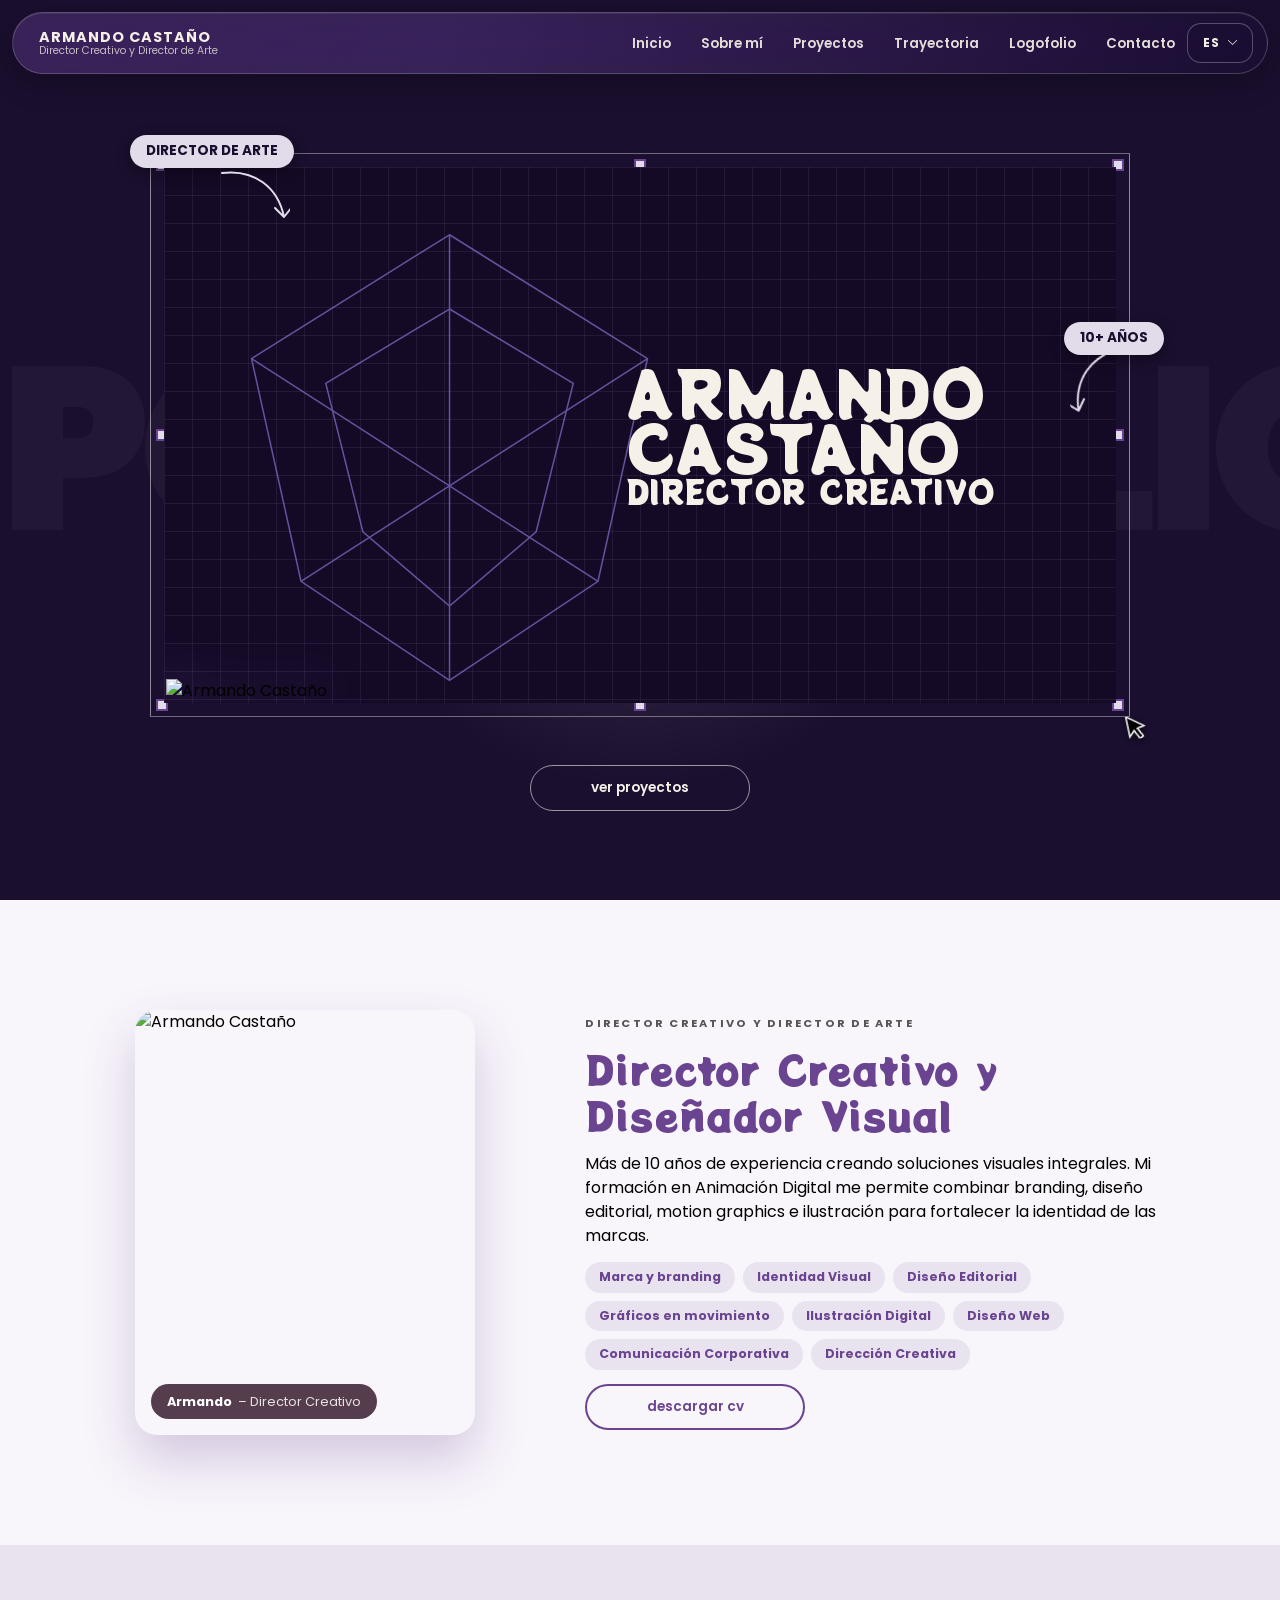
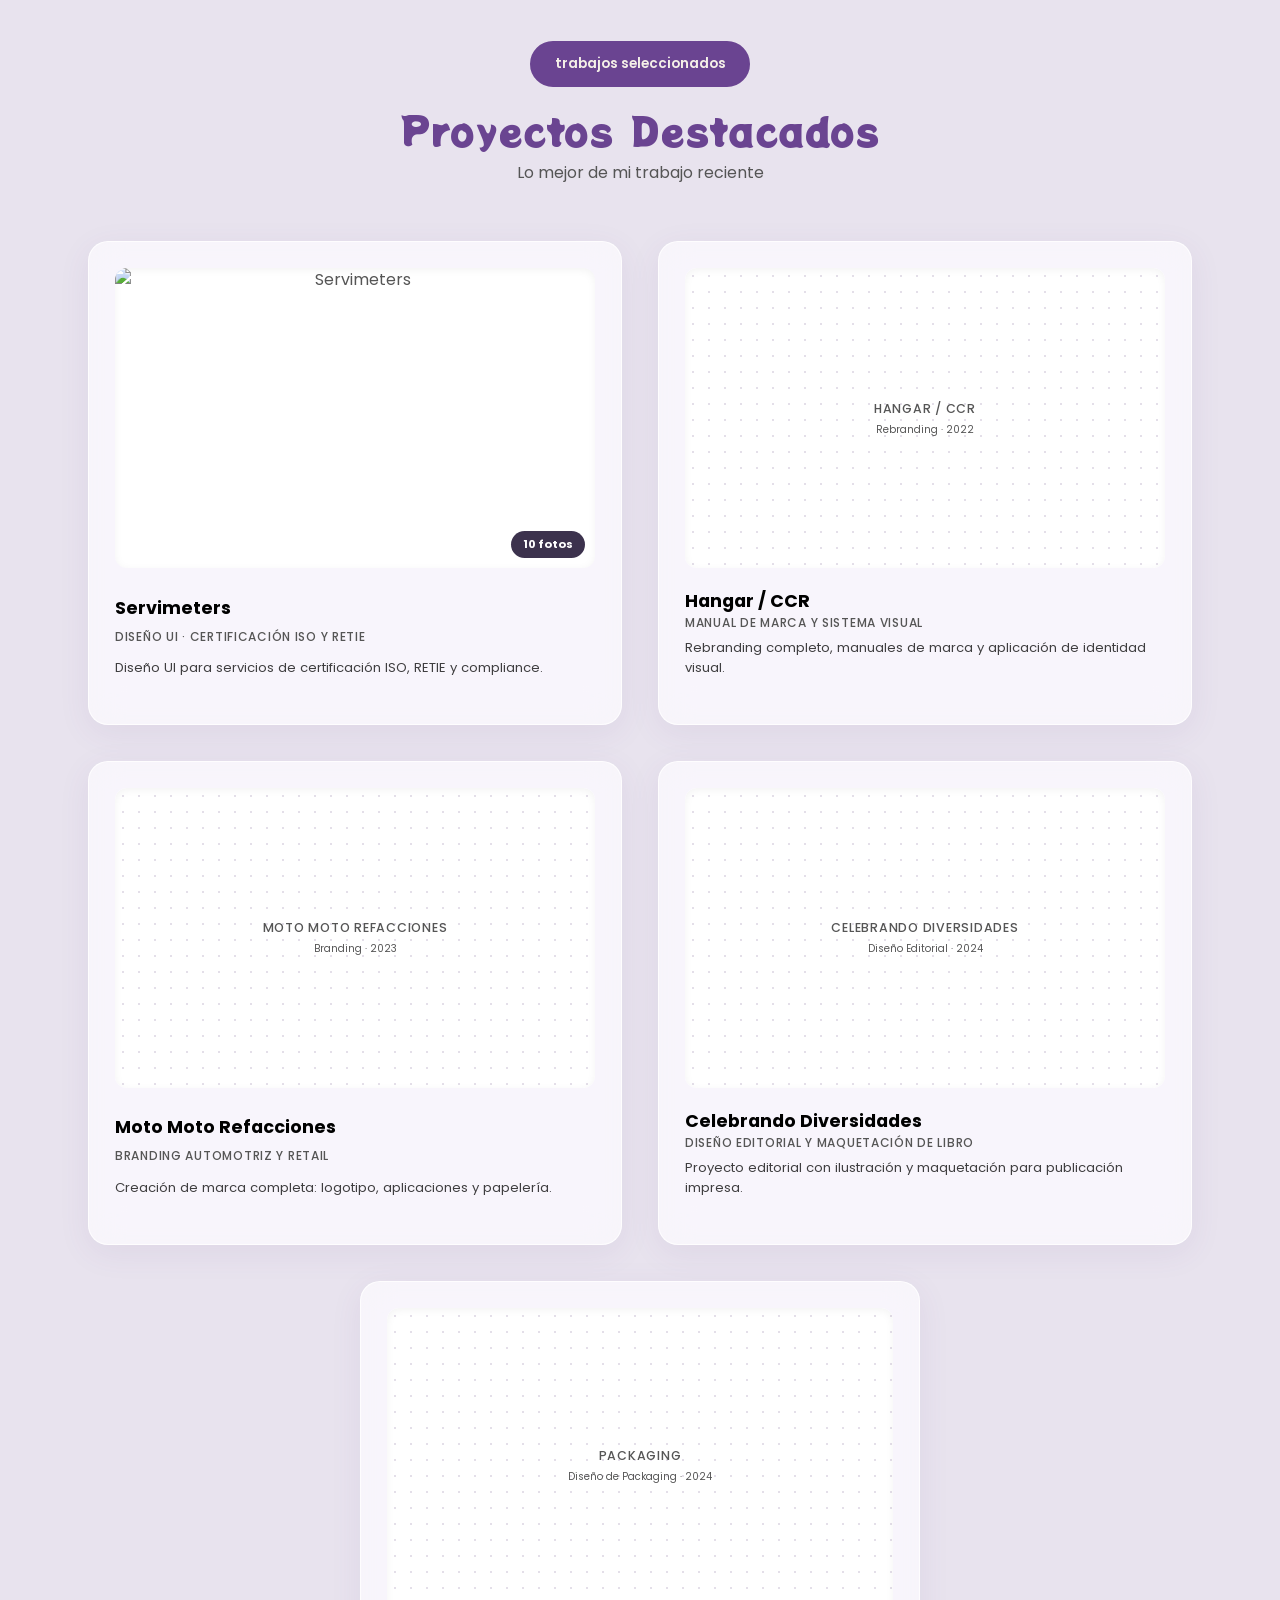
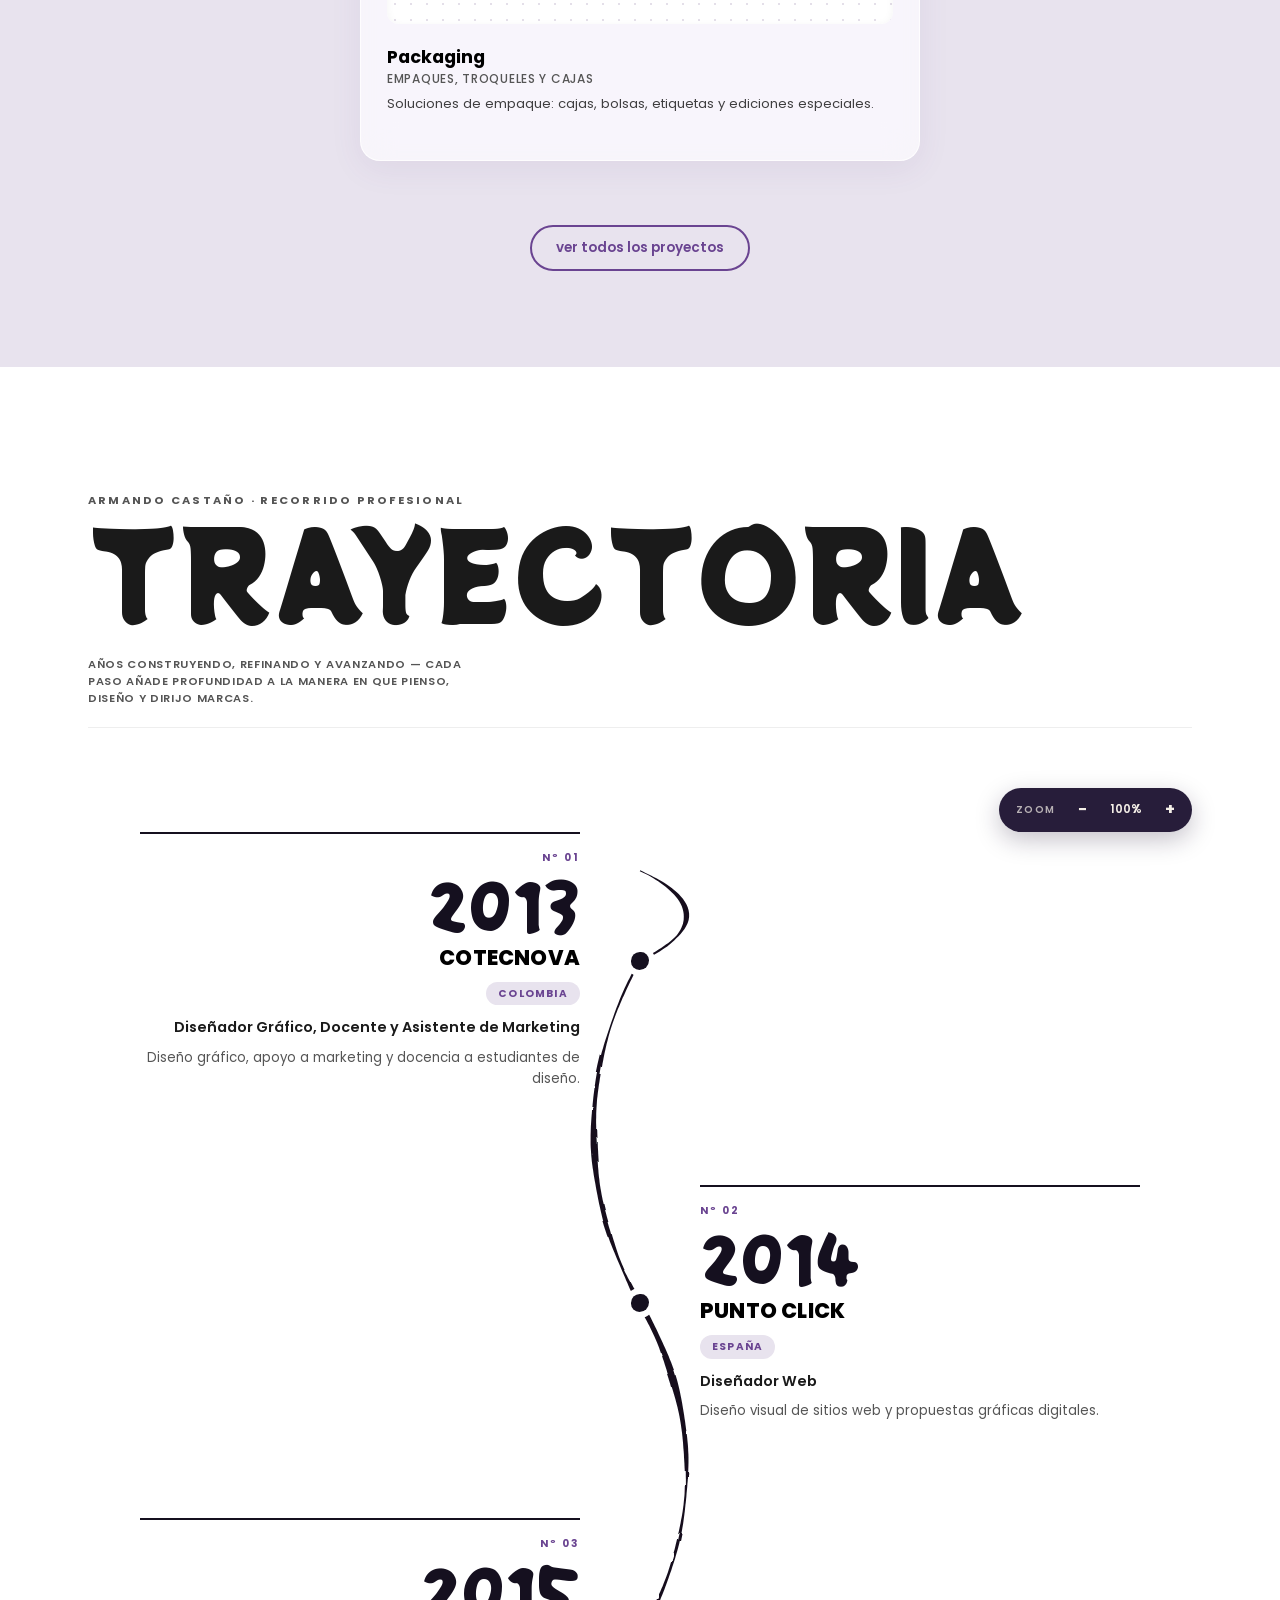
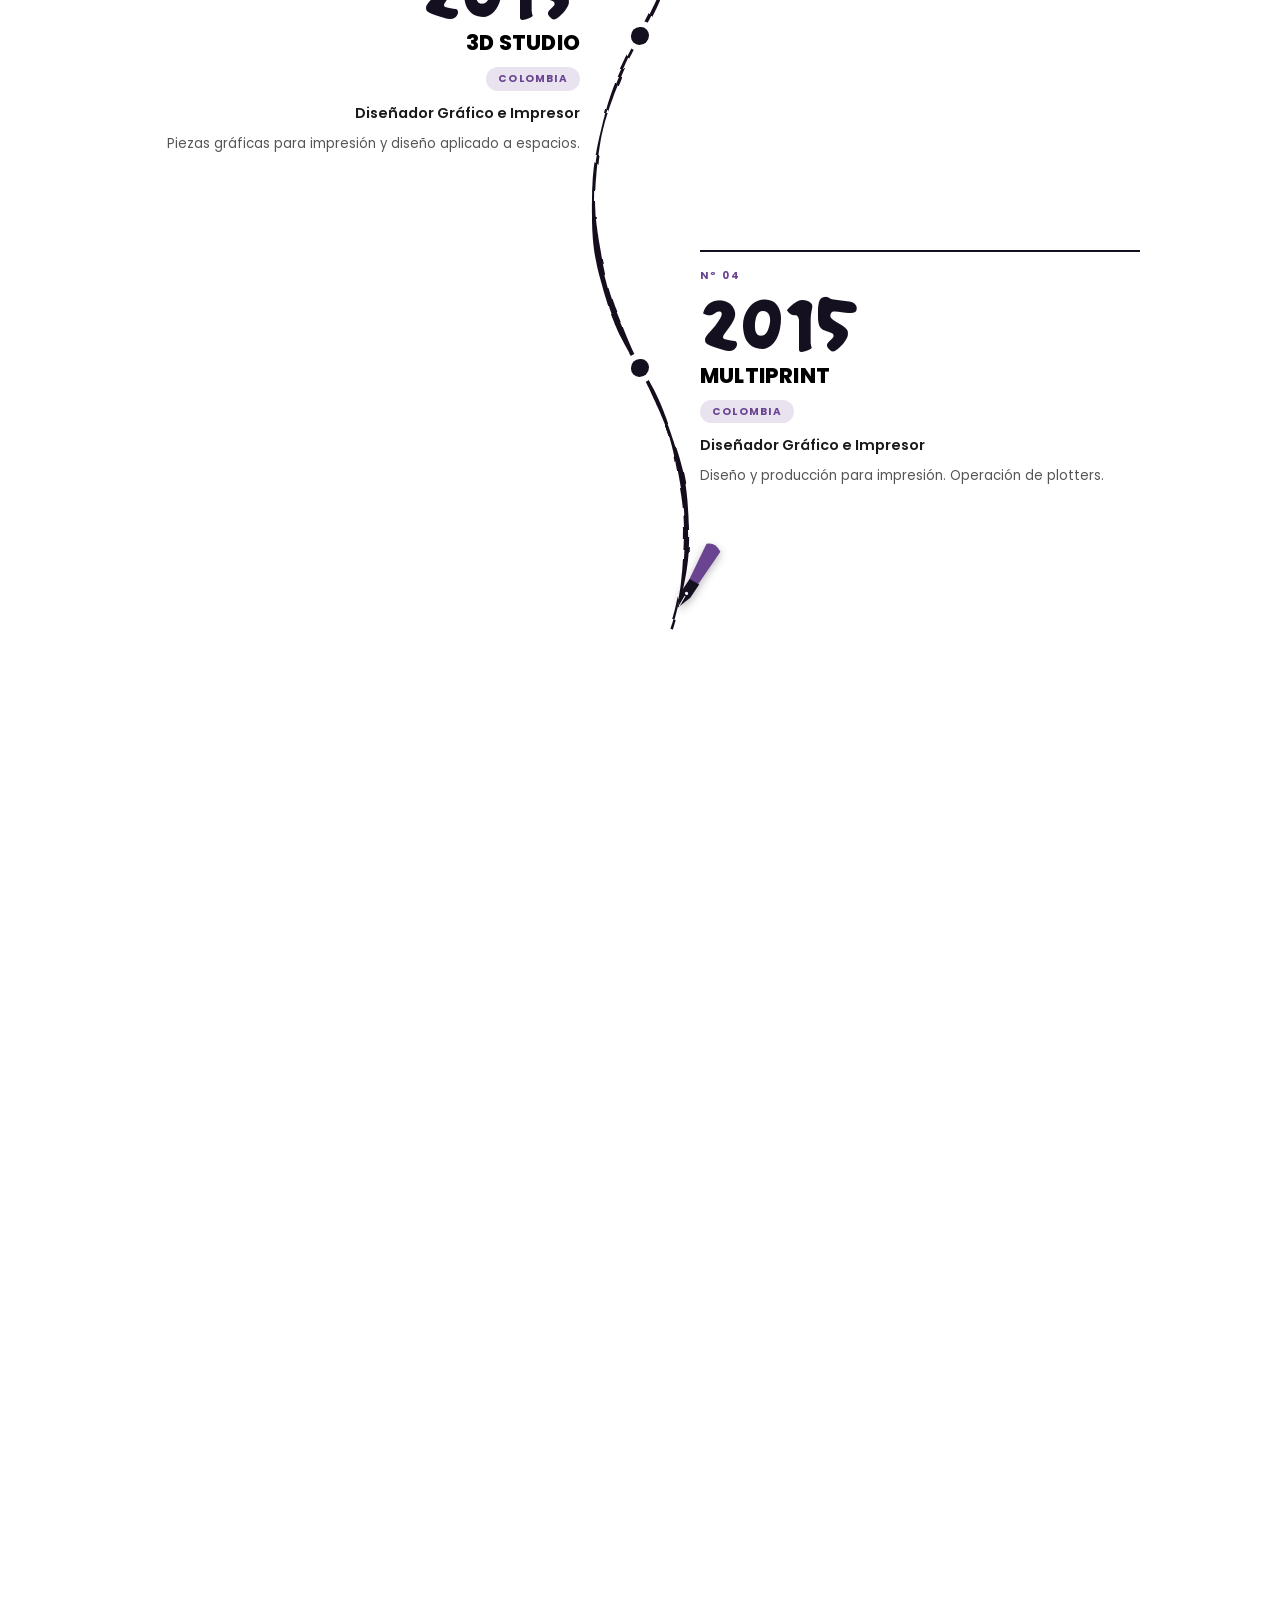
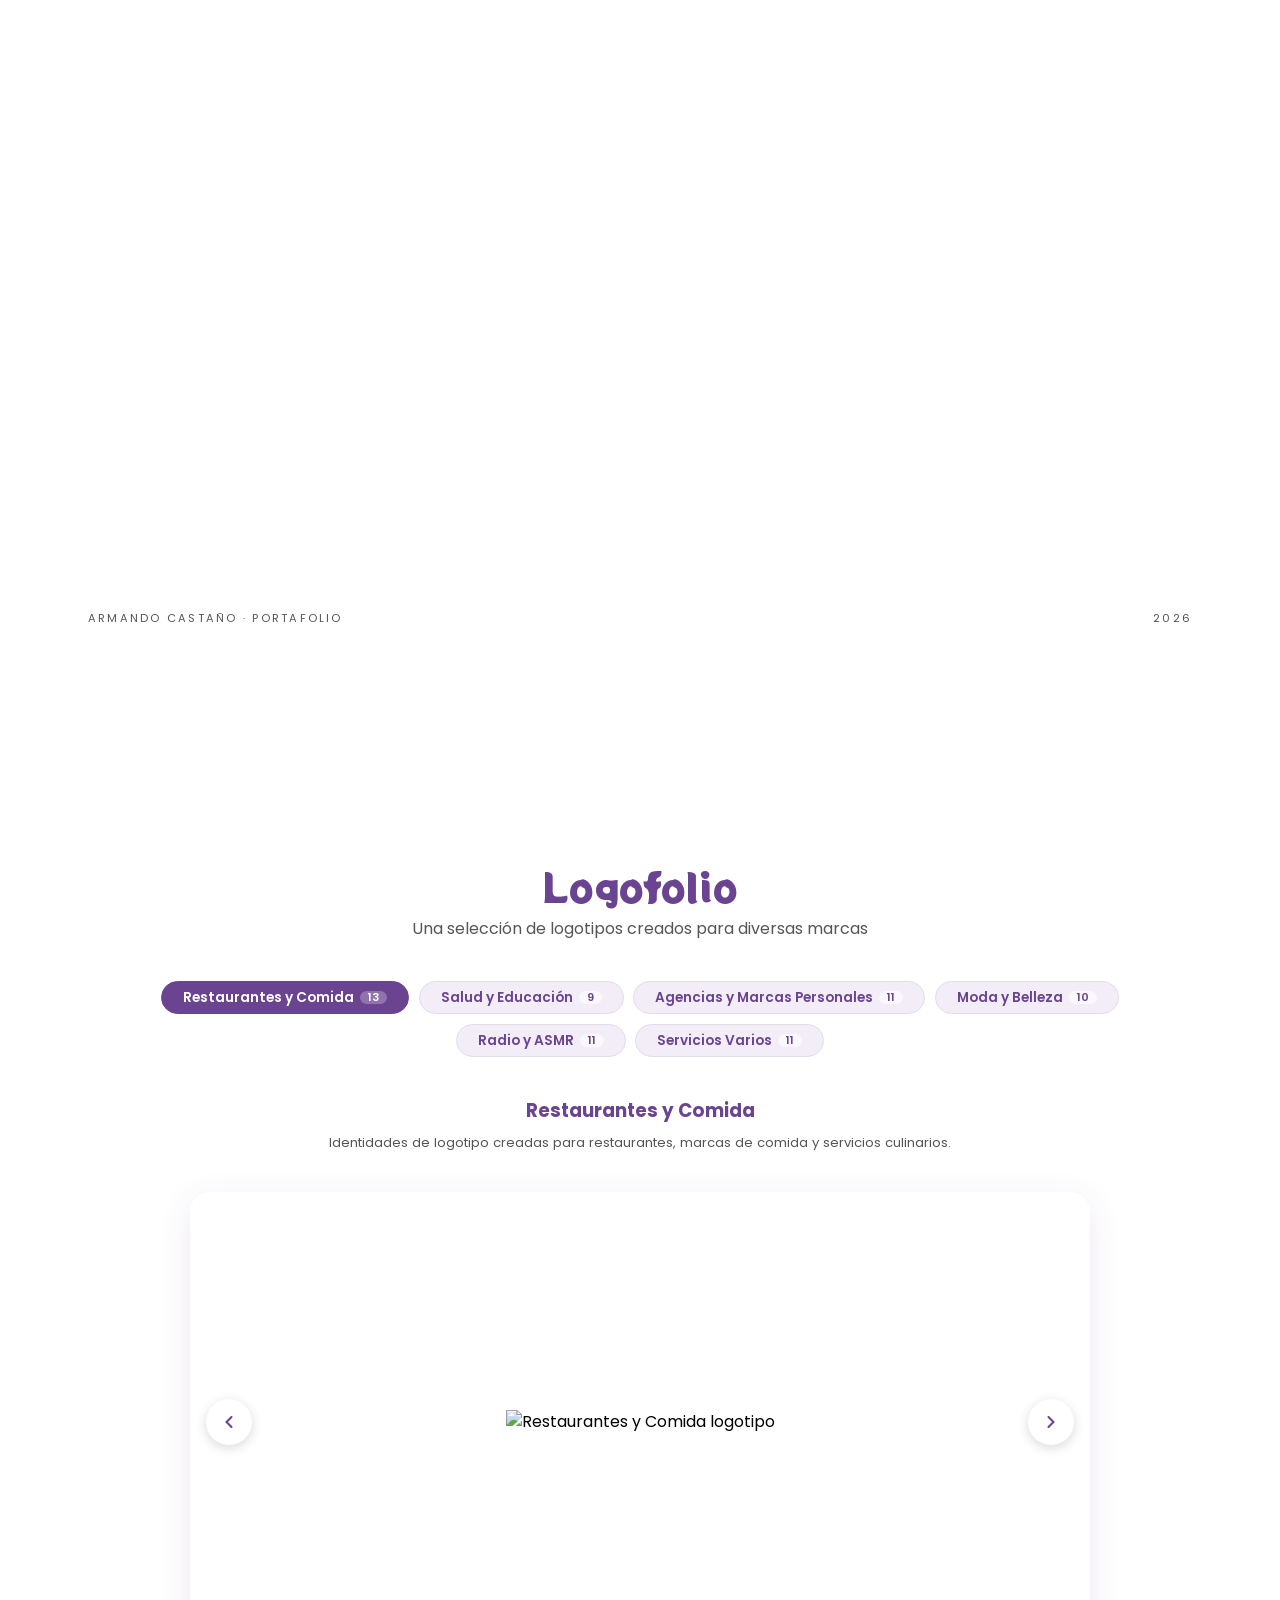
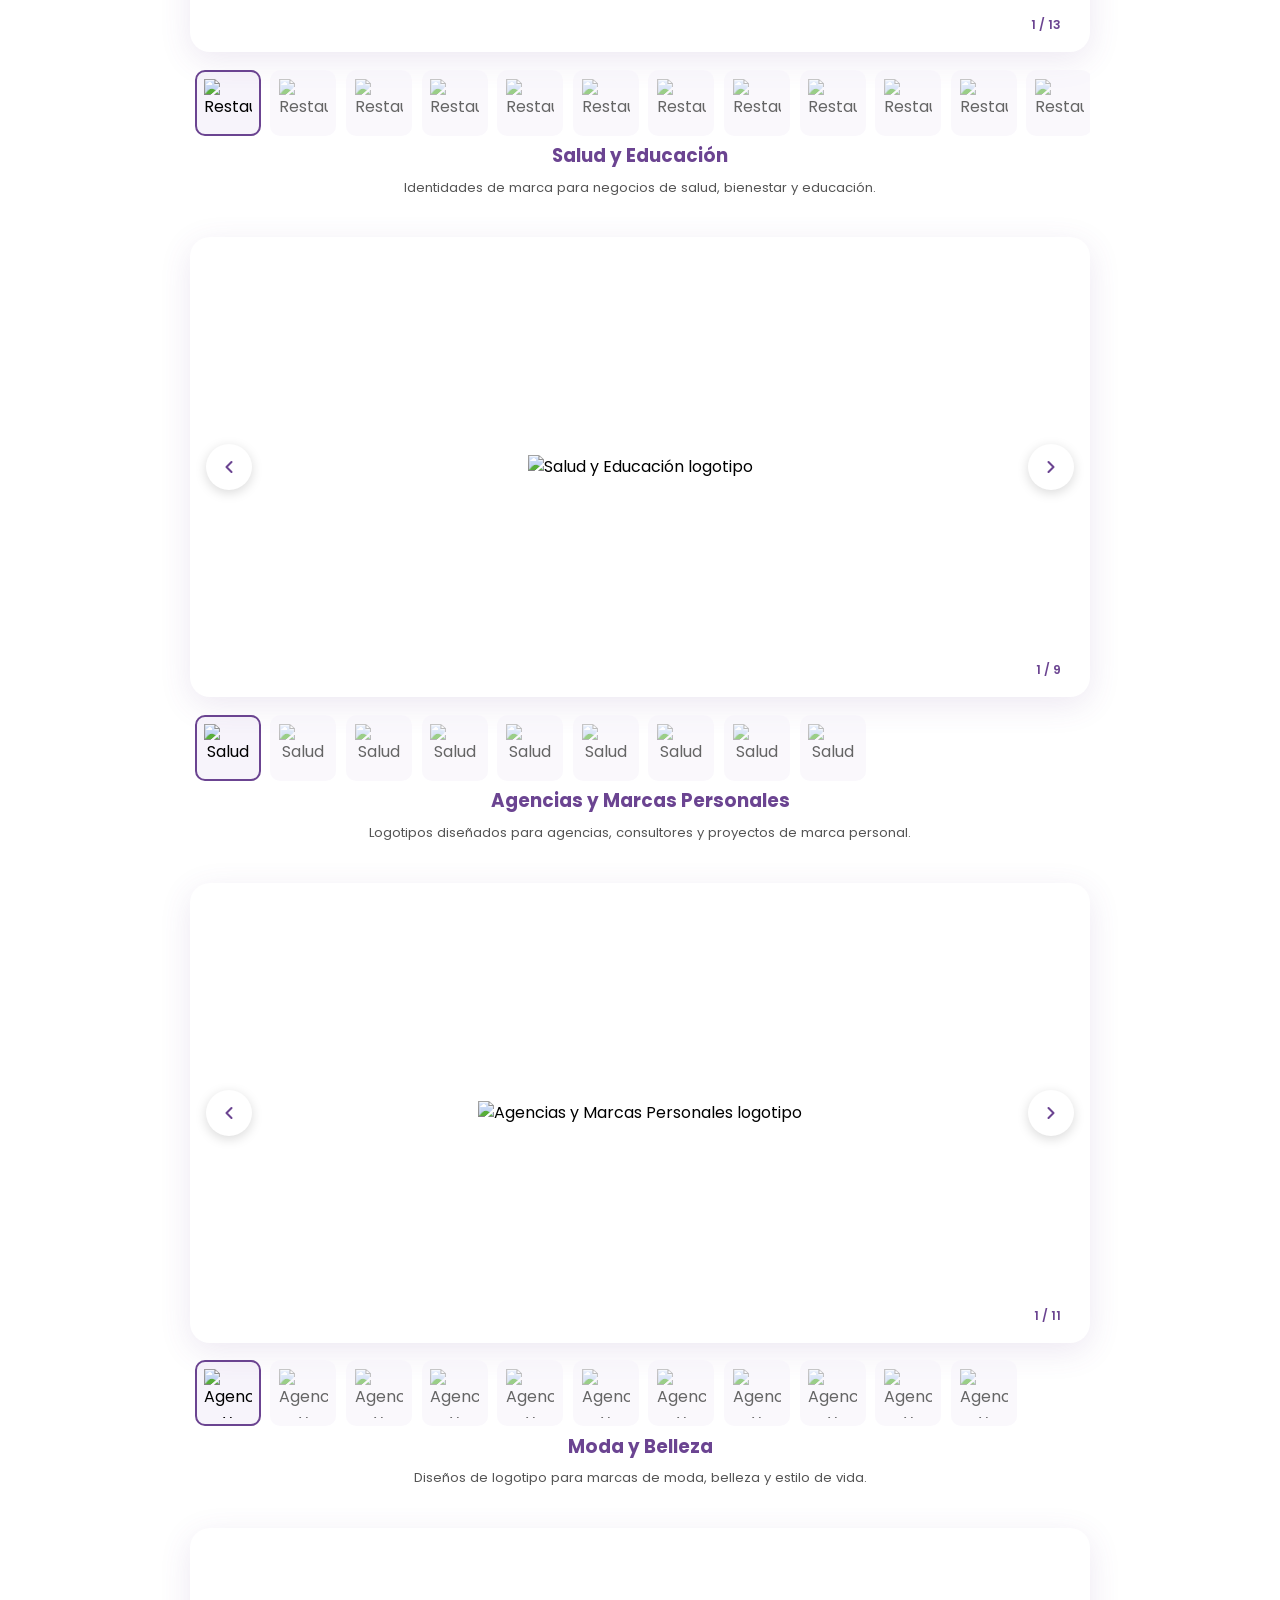
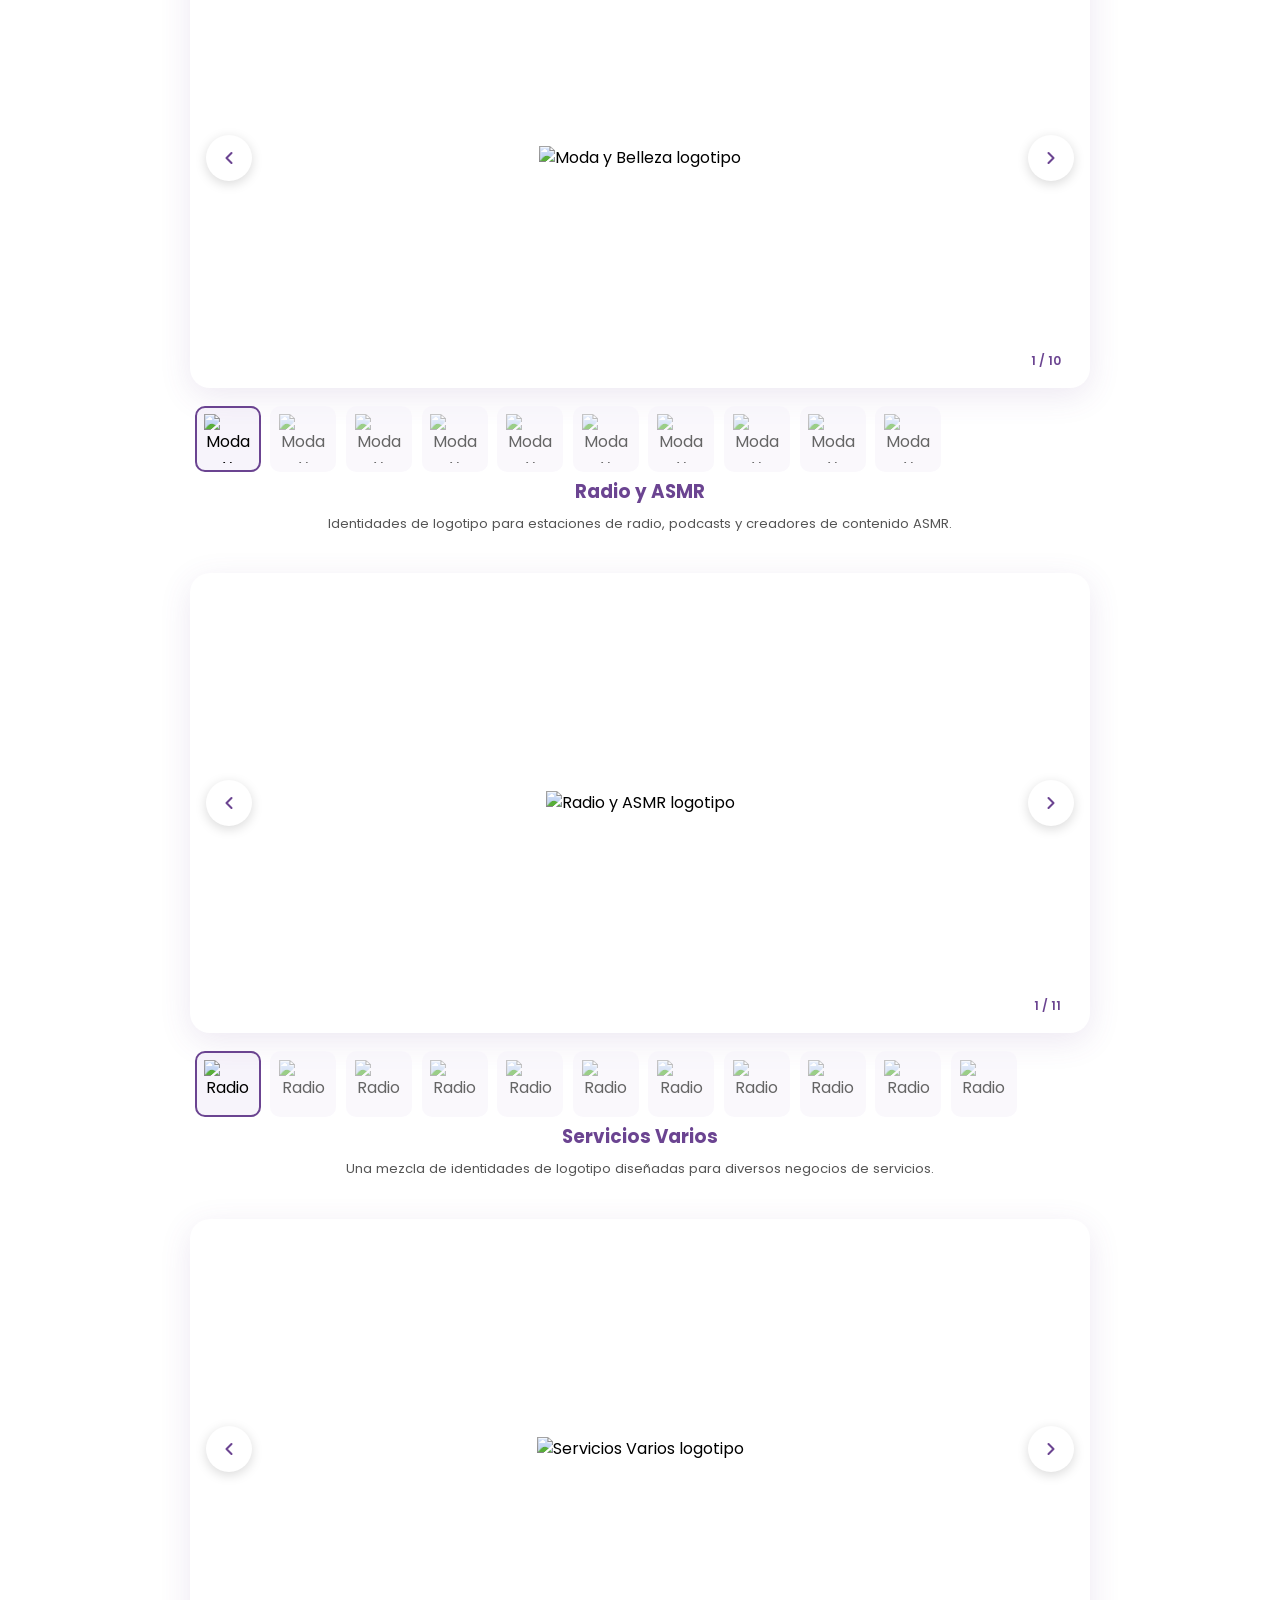
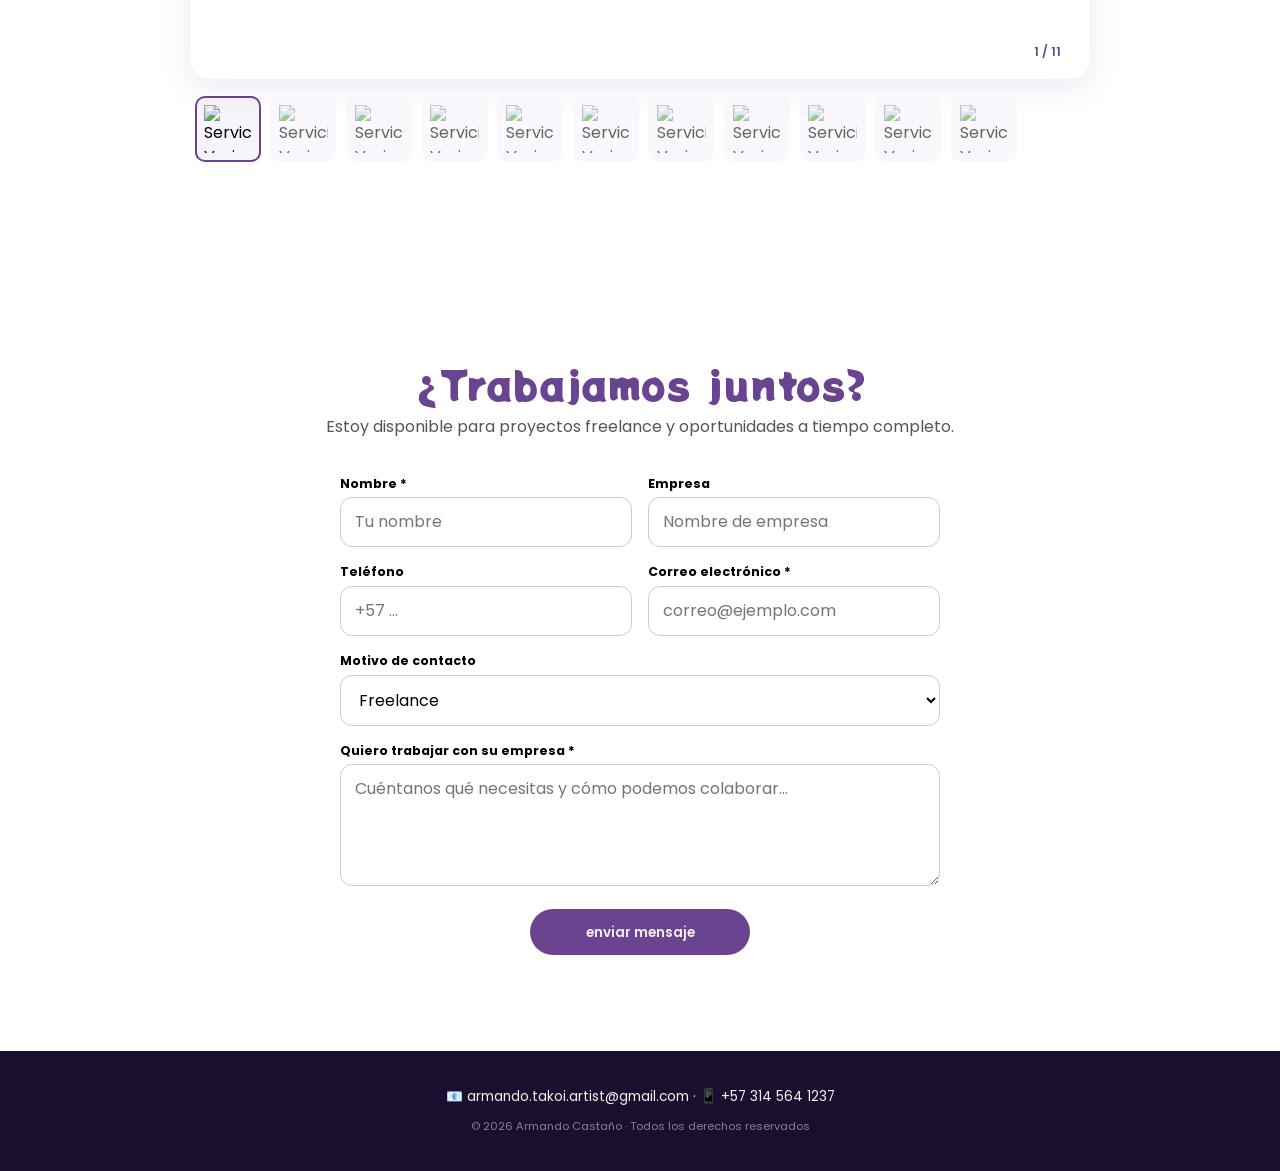
==== index.html @ 6fb9065d "Add files via upload" ====
<!DOCTYPE html>
<html lang="es">
<head>
  <meta charset="UTF-8">
  <meta name="viewport" content="width=device-width, initial-scale=1.0">
  <title>Armando Castaño · Director Creativo y Director de Arte</title>
  <meta name="description" content="Portafolio de Armando Castaño: Director Creativo y Art Director con más de 10 años de experiencia en branding, diseño editorial y motion graphics.">
  <link rel="preconnect" href="https://fonts.googleapis.com">
  <link rel="preconnect" href="https://fonts.gstatic.com" crossorigin>
  <link href="https://fonts.googleapis.com/css2?family=Poppins:wght@300;400;500;600;700;800;900&family=Potta+One&display=swap" rel="stylesheet">
  <link rel="stylesheet" href="https://cdn.jsdelivr.net/npm/bootstrap-icons@1.11.3/font/bootstrap-icons.css">
  <style>
    :root {
      --dark: #1a0f2e;
      --takoi: #6A4491;
      --lav: #E8E3EE;
      --off: #F5F0E8;
      --lav2: #E2DCEA;
      --mid: #9B7FB3;
      --gray: #555;
      --bg: #F8F5FB;
      --potta: "Potta One", cursive;
      --body: "Poppins", system-ui, sans-serif;
      --cond: "Potta One", cursive;
    }

    * {
      box-sizing: border-box;
      margin: 0;
      padding: 0;
    }

    html {
      scroll-behavior: smooth;
      scroll-padding-top: 92px;
    }

    body {
      font-family: var(--body);
      background: var(--bg);
      color: #000;
      -webkit-font-smoothing: antialiased;
      line-height: 1.5;
    }

    ::selection {
      background: var(--takoi);
      color: var(--off);
    }

    a {
      color: inherit;
      text-decoration: none;
    }

    img {
      max-width: 100%;
      display: block;
    }

    .wrap {
      max-width: 1152px;
      margin: 0 auto;
      padding: 0 24px;
    }

    /* ===== BOTONES UNIFICADOS ===== */
    .pill,
    #lang,
    form button,
    .btn-contact {
      font-family: "Poppins", system-ui, sans-serif;
      font-weight: 600;
      text-transform: lowercase;
      letter-spacing: 0;
      font-size: .85rem;
      line-height: 1;
      white-space: nowrap;
      display: inline-flex;
      align-items: center;
      justify-content: center;
      height: 46px;
      padding: 0 20px;
      border-radius: 30px;
      transition: .25s;
      background: transparent;
      border: 1.5px solid rgba(245, 240, 232, .6);
      color: var(--off);
      cursor: pointer;
    }

    .pill {
      width: 220px;
    }

    .pill:hover,
    .btn-contact:hover,
    #lang:hover {
      background: rgba(245, 240, 232, .12);
      border-color: var(--off);
    }

    .pill.sel {
      background: var(--takoi);
      color: var(--off);
      border: 2px solid var(--takoi);
    }

    .pill.sel:hover {
      background: var(--dark);
      border-color: var(--dark);
    }

    .pill.outline {
      border: 2px solid var(--takoi);
      color: var(--takoi);
      background: transparent;
    }

    .pill.outline:hover {
      background: var(--takoi);
      color: #fff;
    }

    .pill.more {
      margin-top: 64px;
      border: 2px solid var(--takoi);
      color: var(--takoi);
      background: transparent;
    }

    .pill.more:hover {
      background: var(--takoi);
      color: #fff;
    }

    .pill.ghost {
      align-self: flex-start;
      border: 2px solid #000;
      color: #000;
      background: transparent;
    }

    .pill.ghost:hover {
      background: #000;
      color: var(--off);
    }

    .pill.cta {
      position: relative;
      z-index: 2;
      margin-top: 48px;
      background: transparent;
      color: var(--off);
      border: 1.5px solid rgba(245, 240, 232, .6);
      animation: tagin .6s 2.4s both;
    }

    .pill.cta:hover {
      background: rgba(245, 240, 232, .12);
      border-color: var(--off);
    }

    /* ===== NAV (glass / transparente) ===== */
    header {
      position: fixed;
      top: 12px;
      left: 12px;
      right: 12px;
      z-index: 100;
      background: transparent;
    }

    .nav {
      height: 62px;
      display: flex;
      align-items: center;
      justify-content: space-between;
      gap: 16px;
      max-width: 1400px;
      margin: 0 auto;
      padding: 0 14px 0 26px;
      border-radius: 40px;
      border: 1px solid rgba(232, 227, 238, .22);
      background: linear-gradient(100deg, rgba(106, 68, 145, .38) 0%, rgba(154, 112, 214, .22) 35%, rgba(26, 15, 46, .35) 100%);
      -webkit-backdrop-filter: blur(16px) saturate(140%);
      backdrop-filter: blur(16px) saturate(140%);
      box-shadow: 0 8px 30px rgba(0, 0, 0, .25), inset 0 1px 0 rgba(255, 255, 255, .08);
    }

    .brand {
      display: flex;
      flex-direction: column;
      color: var(--off);
      line-height: 1.15;
    }

    .brand b {
      font-size: .9rem;
      letter-spacing: .07em;
      font-weight: 700;
    }

    .brand small {
      font-size: .66rem;
      opacity: .75;
    }

    .brand:hover b {
      color: var(--lav2);
    }

    nav ul {
      display: flex;
      gap: 30px;
      list-style: none;
    }

    nav a {
      position: relative;
      color: var(--off);
      font-size: .84rem;
      font-weight: 600;
      padding: 4px 0;
      white-space: nowrap;
      opacity: .92;
      transition: opacity .2s;
    }

    nav a:hover { opacity: 1; }

    nav a::after {
      content: "";
      position: absolute;
      left: 0;
      bottom: -3px;
      height: 2px;
      width: 0;
      background: #fff;
      transition: width .25s;
    }

    nav a:hover::after {
      width: 100%;
    }

    .right {
      display: flex;
      align-items: center;
      gap: 12px;
    }

    /* Selector de idioma */
    .lang-wrap {
      position: relative;
    }

    #lang {
      height: 40px;
      width: auto;
      min-width: 66px;
      padding: 0 12px 0 14px;
      gap: 8px;
      border-radius: 14px;
      text-transform: uppercase;
      font-size: .76rem;
      font-weight: 700;
      letter-spacing: .04em;
      color: var(--off);
      background: rgba(26, 15, 46, .35);
      border: 1px solid rgba(232, 227, 238, .3);
    }

    #lang:hover {
      background: rgba(245, 240, 232, .14);
      border-color: rgba(245, 240, 232, .6);
    }

    #lang .chev {
      font-size: .7rem;
      transition: transform .2s;
    }

    .lang-wrap.open #lang .chev { transform: rotate(180deg); }

    .lang-menu {
      position: absolute;
      top: calc(100% + 8px);
      right: 0;
      min-width: 130px;
      padding: 6px;
      border-radius: 14px;
      background: rgba(26, 15, 46, .92);
      -webkit-backdrop-filter: blur(14px);
      backdrop-filter: blur(14px);
      border: 1px solid rgba(232, 227, 238, .25);
      box-shadow: 0 12px 30px rgba(0, 0, 0, .4);
      display: none;
    }

    .lang-wrap.open .lang-menu { display: block; }

    .lang-menu button {
      width: 100%;
      display: flex;
      justify-content: space-between;
      align-items: center;
      gap: 10px;
      background: transparent;
      border: 0;
      color: var(--off);
      font-family: var(--body);
      font-size: .8rem;
      font-weight: 600;
      padding: 9px 12px;
      border-radius: 9px;
      cursor: pointer;
      opacity: .75;
    }

    .lang-menu button:hover { background: rgba(245, 240, 232, .12); opacity: 1; }
    .lang-menu button.on { opacity: 1; color: var(--lav2); }
    .lang-menu button.on::after { content: "✓"; }

    #burger {
      display: none;
      background: none;
      border: 0;
      color: #fff;
      font-size: 1.5rem;
      cursor: pointer;
    }

    /* ===== HERO ===== */
    #inicio {
      position: relative;
      min-height: 100vh;
      background: var(--dark);
      display: flex;
      flex-direction: column;
      align-items: center;
      justify-content: center;
      padding: 120px 16px 56px;
      overflow: hidden;
    }

    .mega {
      position: absolute;
      inset: 0;
      display: grid;
      place-items: center;
      font-weight: 900;
      font-size: clamp(5rem, 18vw, 15rem);
      letter-spacing: -.05em;
      color: rgba(255, 255, 255, .035);
      white-space: nowrap;
      pointer-events: none;
      user-select: none;
    }

    .halo {
      position: absolute;
      width: min(620px, 90vw);
      aspect-ratio: 1;
      border-radius: 50%;
      background: radial-gradient(circle, rgba(255, 255, 255, .16), transparent 70%);
      animation: breathe 6s ease-in-out infinite;
    }

    @keyframes breathe {
      50% {
        transform: scale(1.12);
        opacity: .7;
      }
    }

    .banner {
      --mx: 0;
      --my: 0;
      position: relative;
      z-index: 2;
      width: min(980px, 94vw, calc((100vh - 250px) * 1.78));
      padding: 14px;
    }

    .frame {
      position: absolute;
      inset: 0;
      border: 1px solid rgba(255, 255, 255, .5);
      animation: frame 1s .1s cubic-bezier(.2, .8, .2, 1) both;
    }

    @keyframes frame {
      from {
        clip-path: inset(0 100% 100% 0);
      }

      to {
        clip-path: inset(0);
      }
    }

    .h {
      position: absolute;
      width: 12px;
      height: 12px;
      background: var(--lav2);
      border: 2px solid var(--takoi);
      animation: pop .4s both, blink 2.4s 2s infinite;
    }

    @keyframes pop {
      from {
        transform: scale(0);
      }
    }

    @keyframes blink {

      45%,
      55% {
        box-shadow: 0 0 14px 3px rgba(226, 220, 234, .7);
        transform: scale(1.25);
      }
    }

    .h1 { top: 6px; left: 6px; }
    .h2 { top: 6px; left: calc(50% - 6px); animation-delay: .2s, 2.1s; }
    .h3 { top: 6px; right: 6px; animation-delay: .3s, 2.2s; }
    .h4 { top: calc(50% - 6px); left: 6px; animation-delay: .4s, 2.3s; }
    .h5 { top: calc(50% - 6px); right: 6px; animation-delay: .5s, 2.4s; }
    .h6 { bottom: 6px; left: 6px; animation-delay: .6s, 2.5s; }
    .h7 { bottom: 6px; left: calc(50% - 6px); animation-delay: .7s, 2.6s; }
    .h8 { bottom: 6px; right: 6px; animation-delay: .8s, 2.7s; }

    .tag {
      position: absolute;
      z-index: 5;
      background: var(--lav2);
      color: var(--dark);
      font-weight: 700;
      font-size: .85rem;
      text-transform: uppercase;
      padding: .4rem 1rem;
      border-radius: 30px;
      box-shadow: 0 4px 14px rgba(0, 0, 0, .35);
      animation: tagin .5s 1.2s both, float 4s 2s ease-in-out infinite;
    }

    .t-role {
      top: -18px;
      left: -20px;
    }

    .t-exp {
      top: 30%;
      right: -34px;
      animation-delay: 1.5s, 2.3s;
    }

    .arrow {
      position: absolute;
      z-index: 5;
      width: 70px;
      fill: none;
      stroke: var(--lav2);
      stroke-width: 2;
      stroke-linecap: round;
      stroke-dasharray: 120;
      animation: ar 1s 1.7s both;
    }

    @keyframes ar {
      from {
        stroke-dashoffset: 120;
      }
    }

    .a1 {
      top: 14px;
      left: 70px;
    }

    .a2 {
      top: calc(30% + 30px);
      right: -4px;
      transform: scaleX(-1) rotate(20deg);
    }

    @keyframes tagin {
      from {
        opacity: 0;
        transform: translateY(10px) scale(.8);
      }
    }

    @keyframes float {
      50% {
        transform: translateY(-5px);
      }
    }

    .anchor {
      position: absolute;
      right: -18px;
      bottom: -22px;
      z-index: 5;
      display: flex;
      gap: 2px;
      align-items: flex-start;
      animation: drift 7s 2s ease-in-out infinite;
    }

    .anchor svg {
      width: 24px;
      fill: #000;
      stroke: #fff;
      stroke-width: 1.5;
      transform: rotate(-12deg);
      filter: drop-shadow(0 2px 3px rgba(0, 0, 0, .6));
    }

    @keyframes drift {
      25% { transform: translate(-90px, -70px); }
      50% { transform: translate(-200px, -30px); }
      75% { transform: translate(-60px, 10px); }
    }

    .stage {
      position: relative;
      aspect-ratio: 16/9;
      background: #150a26;
      overflow: hidden;
      display: flex;
      align-items: center;
      gap: 2%;
      padding: 0 4% 0 3%;
    }

    .stage::before {
      content: "";
      position: absolute;
      inset: 0;
      background: linear-gradient(rgba(155, 127, 179, .12)1px, transparent 1px) 0 0/28px 28px, linear-gradient(90deg, rgba(155, 127, 179, .12)1px, transparent 1px) 0 0/28px 28px;
      animation: grid 8s linear infinite;
    }

    @keyframes grid {
      to { background-position: 0 28px, 28px 0; }
    }

    .stage::after {
      content: "";
      position: absolute;
      top: 0;
      bottom: 0;
      width: 18%;
      left: -25%;
      background: linear-gradient(90deg, transparent, rgba(226, 220, 234, .14), transparent);
      animation: scan 5s 2.5s ease-in-out infinite;
    }

    @keyframes scan {
      to { left: 115%; }
    }

    .poly {
      position: absolute;
      left: 4%;
      top: 8%;
      width: 52%;
      opacity: .55;
      animation: spin 30s linear infinite;
      transform-origin: 50% 50%;
    }

    @keyframes spin {
      to { transform: rotate(360deg); }
    }

    .photo {
      position: relative;
      z-index: 2;
      width: 50%;
      flex: 0 0 50%;
      align-self: flex-end;
      margin-left: -3%;
      transform: translate(calc(var(--mx)*14px), calc(var(--my)*8px));
      transition: transform .2s;
      animation: wipe 1.2s .5s cubic-bezier(.2, .8, .2, 1) both;
    }

    .photo img {
      width: 100%;
      display: block;
      filter: drop-shadow(0 0 22px rgba(160, 120, 255, .55));
    }

    @keyframes wipe {
      from {
        clip-path: inset(0 100% 0 0);
        opacity: 0;
      }
    }

    .txt {
      position: relative;
      z-index: 3;
      font-family: var(--cond);
      line-height: .86;
      color: var(--off);
      transform: translate(calc(var(--mx)*-10px), calc(var(--my)*-6px));
      transition: transform .2s;
    }

    .txt h1 {
      font: inherit;
    }

    .ln {
      display: block;
      position: relative;
      font-size: clamp(1.7rem, 5vw, 4.2rem);
      white-space: nowrap;
    }

    .ln.sub {
      font-size: clamp(.9rem, 2.5vw, 2rem);
      margin-top: .12em;
    }

    .ln .c {
      display: inline-block;
      animation: letter .6s calc(1s + var(--i)*.05s) cubic-bezier(.2, .9, .3, 1.4) both;
    }

    @keyframes letter {
      from {
        opacity: 0;
        transform: translateY(60%) rotate(8deg) scale(.4);
      }
    }

    .ln::before,
    .ln::after {
      content: attr(data-t);
      position: absolute;
      inset: 0;
      opacity: 0;
      pointer-events: none;
    }

    .ln::before {
      color: var(--lav2);
      animation: g1 5s 3s infinite;
    }

    .ln::after {
      color: var(--mid);
      animation: g2 5s 3s infinite;
    }

    .sub::after {
      animation-name: g2;
    }

    @keyframes g1 {
      0%, 90%, 100% { opacity: 0; }
      92% { opacity: .85; transform: translate(-4px, 1px); clip-path: inset(10% 0 55% 0); }
      95% { opacity: .85; transform: translate(3px, -1px); clip-path: inset(60% 0 8% 0); }
    }

    @keyframes g2 {
      0%, 91%, 100% { opacity: 0; }
      93% { opacity: .85; transform: translate(4px, -1px); clip-path: inset(50% 0 20% 0); }
      96% { opacity: .85; transform: translate(-3px, 1px); clip-path: inset(5% 0 70% 0); }
    }

    .strike {
      position: absolute;
      left: -3%;
      right: -3%;
      top: 56%;
      height: 4px;
      background: var(--lav2);
      box-shadow: 0 0 10px rgba(226, 220, 234, .6);
      transform-origin: left;
      animation: draw .7s 2.1s cubic-bezier(.7, 0, .2, 1) both, wob 5s 3s infinite;
    }

    @keyframes draw {
      from { transform: scaleX(0); }
    }

    @keyframes wob {
      92%, 100% { transform: none; }
      94% { transform: translateY(-3px) skewX(-20deg); }
    }

    /* ===== ABOUT ===== */
    #sobre-mi {
      padding: 96px 0;
    }

    .about {
      display: grid;
      grid-template-columns: 5fr 7fr;
      gap: 64px;
      align-items: center;
    }

    .avatar {
      justify-self: center;
      position: relative;
      width: min(340px, 86vw);
      aspect-ratio: 4/5;
      margin: 14px;
    }

    .avatar img {
      position: relative;
      width: 100%;
      height: 100%;
      object-fit: cover;
      object-position: top;
      border-radius: 22px;
      box-shadow: 0 25px 50px rgba(106, 68, 145, .25);
    }

    .who {
      position: absolute;
      left: 16px;
      bottom: 16px;
      display: inline-flex;
      gap: 6px;
      align-items: center;
      background: rgba(40, 10, 30, .78);
      color: #fff;
      font-size: .8rem;
      padding: 8px 16px;
      border-radius: 30px;
      backdrop-filter: blur(4px);
    }

    .who span {
      opacity: .85;
    }

    .plate {
      position: absolute;
      left: 50%;
      bottom: 16px;
      transform: translateX(-50%);
      background: rgba(245, 240, 232, .95);
      padding: 5px 14px;
      text-align: center;
      font-size: .62rem;
      white-space: nowrap;
    }

    .plate b {
      display: block;
      font-size: .68rem;
    }

    .avatar .tag {
      position: absolute;
      z-index: 5;
      background: var(--lav2);
      color: var(--dark);
      font-weight: 700;
      font-size: .85rem;
      text-transform: uppercase;
      padding: .4rem 1rem;
      border-radius: 30px;
      box-shadow: 0 4px 14px rgba(0, 0, 0, .35);
      animation: tagin .5s 1.2s both, float 4s 2s ease-in-out infinite;
    }

    .about .col {
      display: flex;
      flex-direction: column;
      align-items: flex-start;
      gap: 14px;
    }

    .eyebrow {
      font-size: .7rem;
      font-weight: 700;
      letter-spacing: .2em;
      color: var(--gray);
      text-transform: uppercase;
    }

    h2.t {
      font-family: var(--potta);
      font-weight: 400;
      color: var(--takoi);
      font-size: clamp(1.9rem, 4vw, 2.5rem);
      line-height: 1.15;
    }

    .chips {
      display: flex;
      flex-wrap: wrap;
      gap: 8px;
    }

    .chips span {
      background: var(--lav);
      color: var(--takoi);
      font-size: .78rem;
      font-weight: 700;
      padding: 6px 14px;
      border-radius: 30px;
    }

    /* ===== PROJECTS ===== */
    #proyectos {
      background: var(--lav);
      padding: 96px 0;
      text-align: center;
    }

    #proyectos .sub {
      color: var(--gray);
      margin: 8px 0 56px;
    }

    .grid {
      display: grid;
      grid-template-columns: 1fr 1fr;
      gap: 36px;
      text-align: left;
    }

    .card {
      background: rgba(255, 255, 255, .65);
      backdrop-filter: blur(16px) saturate(180%);
      border: 1px solid rgba(255, 255, 255, .8);
      border-radius: 20px;
      padding: 26px;
      box-shadow: 0 8px 32px rgba(106, 68, 145, .08);
      display: flex;
      flex-direction: column;
      justify-content: space-between;
      transition: .3s;
    }

    .card:hover {
      transform: translateY(-4px);
      box-shadow: 0 16px 40px rgba(106, 68, 145, .16);
    }

    .card:last-child {
      grid-column: 1/-1;
      max-width: 560px;
      justify-self: center;
      width: 100%;
    }

    .mock {
      aspect-ratio: 16/10;
      border-radius: 12px;
      background: #fff radial-gradient(#e4dfe9 1.5px, transparent 1.5px) 0 0/16px 16px;
      display: flex;
      flex-direction: column;
      align-items: center;
      justify-content: center;
      text-align: center;
      padding: 24px;
      color: var(--gray);
      box-shadow: inset 0 2px 8px rgba(0, 0, 0, .05);
    }

    .mock.has-img {
      position: relative;
      display: block;
      width: 100%;
      padding: 0;
      border: 0;
      overflow: hidden;
      cursor: zoom-in;
      background: #fff;
    }

    .mock.has-img img {
      width: 100%;
      height: 100%;
      object-fit: cover;
      display: block;
      transition: transform .5s;
    }

    .mock.has-img:hover img {
      transform: scale(1.05);
    }

    .mock .cnt {
      position: absolute;
      right: 10px;
      bottom: 10px;
      background: rgba(26, 15, 46, .85);
      color: #fff;
      font: 700 .7rem var(--body);
      padding: 5px 12px;
      border-radius: 30px;
    }

    .mock b {
      font: 500 .78rem var(--body);
      text-transform: uppercase;
      letter-spacing: .06em;
    }

    .mock small {
      font-size: 10px;
      color: var(--gray);
      margin-top: 4px;
    }

    .card h3 {
      font-size: 1.1rem;
      margin-top: 20px;
      color: #000;
    }

    .card .m {
      font-size: .75rem;
      color: var(--gray);
      font-weight: 500;
      text-transform: uppercase;
      letter-spacing: .06em;
    }

    .card p {
      font-size: .82rem;
      margin: 6px 0 20px;
      color: rgba(0, 0, 0, .75);
    }

    /* ===== TIMELINE ===== */
    #trayectoria {
      background: #fff;
      padding: 120px 0 140px;
      overflow: hidden;
    }

    .th {
      display: flex;
      justify-content: space-between;
      align-items: flex-end;
      gap: 24px;
      flex-wrap: wrap;
      padding-bottom: 20px;
      border-bottom: 1px solid #eee;
      margin-bottom: 40px;
    }

    .th h2 {
      font-family: var(--potta);
      font-weight: 400;
      color: #1a1a1a;
      line-height: 1;
      font-size: clamp(3rem, 9.5vw, 8rem);
    }

    .th p {
      max-width: 380px;
      font-size: .7rem;
      font-weight: 600;
      color: var(--gray);
      text-transform: uppercase;
      letter-spacing: .06em;
    }

    .tf {
      margin-top: 56px;
      display: flex;
      justify-content: space-between;
      font-size: .7rem;
      color: var(--gray);
      letter-spacing: .2em;
    }

    .tl {
      --z: 1;
      position: relative;
      padding: 64px 0 40px;
    }

    /* barra de zoom (flotante mientras se recorre la sección) */
    .tl-bar {
      position: sticky;
      top: 96px;
      z-index: 30;
      height: 0;
      display: flex;
      justify-content: flex-end;
    }

    .tl-zoom {
      display: flex;
      align-items: center;
      gap: 4px;
      margin-top: -44px;
      padding: 5px;
      border-radius: 30px;
      background: rgba(26, 15, 46, .94);
      color: var(--off);
      font: 600 .72rem var(--body);
      box-shadow: 0 8px 24px rgba(26, 15, 46, .25);
    }

    .tl-zoom .zl {
      padding: 0 6px 0 12px;
      opacity: .7;
      text-transform: uppercase;
      letter-spacing: .12em;
      font-size: .62rem;
    }

    .tl-zoom button {
      width: 34px;
      height: 34px;
      border-radius: 50%;
      border: 0;
      background: transparent;
      color: inherit;
      font: 700 1rem var(--body);
      cursor: pointer;
      display: grid;
      place-items: center;
      transition: .2s;
    }

    .tl-zoom button:hover:not(:disabled) {
      background: var(--takoi);
    }

    .tl-zoom button:disabled {
      opacity: .3;
      cursor: default;
    }

    .tl-zoom output {
      min-width: 46px;
      text-align: center;
    }

    /* línea de tinta */
    .tl-ink {
      position: absolute;
      left: 0;
      top: 0;
      width: 100%;
      height: 100%;
      overflow: visible;
      pointer-events: none;
      z-index: 1;
    }

    .ink-ribbon {
      fill: #15101f;
      transition: fill .5s ease;
    }

    .tl:hover .ink-ribbon,
    .tl:focus-within .ink-ribbon {
      fill: var(--takoi);
    }

    #nib {
      filter: drop-shadow(0 3px 4px rgba(21, 16, 31, .3));
      transition: opacity .3s;
    }

    #nib .nib-body {
      fill: var(--takoi);
    }

    #nib .nib-tip {
      fill: #15101f;
      transition: fill .5s;
    }

    .tl:hover #nib .nib-tip {
      fill: var(--mid);
    }

    .tl-list {
      position: relative;
      z-index: 2;
    }

    .tl-item {
      display: grid;
      grid-template-columns: 1fr 120px 1fr;
      align-items: center;
      margin-bottom: calc(96px * var(--z));
    }

    .tl-item:last-child {
      margin-bottom: 80px;
    }

    .tl-dot {
      grid-column: 2;
      grid-row: 1;
      justify-self: center;
      width: 18px;
      height: 18px;
      border-radius: 50% 46% 54% 48%;
      background: #15101f;
      box-shadow: 0 0 0 6px #fff;
      transform: scale(0);
      transition: transform .5s cubic-bezier(.2, 1.6, .4, 1), background .4s;
    }

    .tl-item.on .tl-dot {
      transform: scale(1);
    }

    .tl:hover .tl-dot {
      background: var(--takoi);
    }

    .tl-item.on:hover .tl-dot {
      transform: scale(1.55);
    }

    .tl-card {
      grid-row: 1;
      width: 100%;
      max-width: calc(440px * var(--z));
      font-size: calc(.9rem * var(--z));
      border-top: 2px solid #15101f;
      padding-top: 16px;
      opacity: 0;
      transform: translateY(28px);
      transition: opacity .7s ease, transform .7s cubic-bezier(.2, .8, .2, 1), border-color .3s, box-shadow .3s;
      outline: none;
    }

    .tl-item.l .tl-card {
      grid-column: 1;
      justify-self: end;
      text-align: right;
    }

    .tl-item.r .tl-card {
      grid-column: 3;
      justify-self: start;
      text-align: left;
    }

    .tl-item.on .tl-card {
      opacity: 1;
      transform: none;
    }

    .tl-item.on .tl-card:hover,
    .tl-item.on .tl-card:focus-visible {
      transform: translateY(-6px);
      border-color: var(--takoi);
    }

    .tl-n {
      display: block;
      margin-bottom: 6px;
      font: 700 .72em var(--body);
      letter-spacing: .2em;
      color: var(--takoi);
    }

    .tl-yr {
      display: block;
      font-family: var(--potta);
      font-size: 4.6em;
      line-height: .95;
      color: #15101f;
      transition: color .3s;
    }

    .tl-yr.long {
      font-size: 2.8em;
      line-height: 1.1;
    }

    .tl-card:hover .tl-yr {
      color: var(--takoi);
    }

    .tl-card h3 {
      margin-top: 12px;
      font-size: 1.45em;
      font-weight: 800;
      letter-spacing: .01em;
      line-height: 1.1;
      color: #000;
    }

    .tl-loc {
      display: inline-block;
      margin-top: 12px;
      padding: 4px 12px;
      border-radius: 30px;
      background: var(--lav);
      color: var(--takoi);
      font-size: .72em;
      font-weight: 700;
      text-transform: uppercase;
      letter-spacing: .12em;
    }

    .tl-role {
      margin-top: 12px;
      font-weight: 600;
      color: #1a1a1a;
    }

    .tl-card p {
      margin-top: 8px;
      font-size: .92em;
      line-height: 1.6;
      color: var(--gray);
    }

    .tl-card em {
      display: inline-block;
      margin-top: 14px;
      padding: 3px 12px;
      border-radius: 20px;
      background: var(--lav2);
      color: var(--dark);
      font-style: normal;
      font-size: .68em;
      font-weight: 700;
      letter-spacing: .08em;
      text-transform: uppercase;
    }

    /* tarjeta destacada (empleo actual) */
    .tl-item.hl .tl-card {
      background: var(--takoi);
      color: var(--off);
      border-top: 0;
      border-radius: 20px;
      padding: 28px 30px 26px;
      box-shadow: 0 20px 50px rgba(106, 68, 145, .35);
    }

    .tl-item.hl .tl-card .tl-n,
    .tl-item.hl .tl-card .tl-yr,
    .tl-item.hl .tl-card h3,
    .tl-item.hl .tl-card .tl-role,
    .tl-item.hl .tl-card p {
      color: var(--off);
    }

    .tl-item.hl .tl-card .tl-loc {
      background: rgba(255, 255, 255, .16);
      color: var(--off);
    }

    @media(max-width:860px) {
      .tl {
        padding-top: 72px;
      }

      .tl-item {
        grid-template-columns: 44px 1fr;
      }

      .tl-dot {
        grid-column: 1;
      }

      .tl-item.l .tl-card,
      .tl-item.r .tl-card {
        grid-column: 2;
        justify-self: start;
        text-align: left;
        max-width: none;
      }

      .tl-zoom .zl {
        display: none;
      }

      .tl-yr {
        font-size: 3.6em;
      }
    }

    /* ===== LOGOFOLIO ===== */
    #logofolio {
      padding: 96px 0;
      text-align: center;
      background: #fff;
    }

    #logofolio p {
      color: var(--gray);
      margin: 8px 0 40px;
    }

    .logos {
      display: grid;
      grid-template-columns: repeat(3, 1fr);
      gap: 16px;
      max-width: 720px;
      margin: auto;
    }

    .logos a {
      background: #fff;
      border: 2px solid var(--takoi);
      border-radius: 20px;
      padding: .6rem 1.5rem;
      font-weight: 700;
      color: var(--takoi);
      transition: .25s;
      display: flex;
      align-items: center;
      justify-content: center;
      min-height: 60px;
    }

    .logos a:hover {
      background: var(--takoi);
      color: var(--off);
      transform: translateY(-3px);
    }

    /* ===== CONTACT ===== */
    #contacto {
      background: #fff;
      padding: 96px 0;
      text-align: center;
    }

    #contacto>.wrap>p {
      color: var(--gray);
      margin: 8px 0 36px;
    }

    form {
      max-width: 600px;
      margin: auto;
      text-align: left;
      display: grid;
      gap: 16px;
    }

    .two {
      display: grid;
      grid-template-columns: 1fr 1fr;
      gap: 16px;
    }

    label {
      display: block;
      font-size: .78rem;
      font-weight: 700;
      margin-bottom: 4px;
    }

    input,
    select,
    textarea {
      width: 100%;
      padding: 12px 14px;
      border: 1px solid #cfc6dc;
      border-radius: 12px;
      font: inherit;
      background: #fff;
    }

    input:focus,
    select:focus,
    textarea:focus {
      outline: 2px solid var(--takoi);
      border-color: transparent;
    }

    form button {
      background: var(--takoi);
      color: var(--off);
      border: 0;
      border-radius: 30px;
      width: 220px;
      height: 46px;
      padding: 0;
      justify-self: center;
      cursor: pointer;
      transition: .25s;
      text-transform: lowercase;
      font-weight: 600;
    }

    form button:hover {
      background: var(--dark);
    }

    /* ===== FOOTER ===== */
    footer {
      background: var(--dark);
      color: var(--off);
      text-align: center;
      padding: 36px 16px;
      font-size: .85rem;
    }

    footer a:hover {
      color: var(--lav2);
    }

    footer p {
      color: rgba(245, 240, 232, .5);
      font-size: .7rem;
      margin-top: 10px;
    }

    /* ===== RESPONSIVE ===== */
    @media(max-width:1100px) {
      nav ul { gap: 18px; }
      nav a { font-size: .78rem; }
      .brand small { display: none; }
    }

    @media(max-width:860px) {
      #burger { display: block; }
      .nav { padding: 0 12px 0 20px; }
      nav {
        position: absolute;
        top: 72px;
        left: 0;
        right: 0;
        border-radius: 22px;
        border: 1px solid rgba(232, 227, 238, .22);
        background: rgba(26, 15, 46, .88);
        -webkit-backdrop-filter: blur(16px);
        backdrop-filter: blur(16px);
        display: none;
      }
      nav.open { display: block; }
      nav ul {
        flex-direction: column;
        gap: 0;
        padding: 8px 28px 20px;
      }
      nav a { display: block; padding: 12px 0; }
      .about, .grid { grid-template-columns: 1fr; }
      .about { gap: 40px; }
      .t-exp { right: -6px; }
      .anchor { display: none; }
    }

    @media(max-width:560px) {
      .two, .logos { grid-template-columns: 1fr; }
      .logos { grid-template-columns: 1fr 1fr; }
      .tf { flex-direction: column; gap: 6px; }
    }

    @media(prefers-reduced-motion:reduce) {
      *, ::before, ::after {
        animation: none !important;
        transition: none !important;
      }
    }

    /* ===== LIGHTBOX ===== */
    #lb {
      position: fixed;
      inset: 0;
      z-index: 1000;
      background: rgba(15, 8, 28, .94);
      display: grid;
      grid-template-columns: 64px 1fr 64px;
      grid-template-rows: 1fr auto;
      align-items: center;
      padding: 16px;
      gap: 8px;
    }

    #lb[hidden] { display: none; }

    #lb figure {
      margin: 0;
      min-height: 0;
      height: 100%;
      display: flex;
      flex-direction: column;
      align-items: center;
      justify-content: center;
      gap: 10px;
    }

    #lb figure img {
      max-width: 100%;
      max-height: calc(100vh - 170px);
      object-fit: contain;
      border-radius: 8px;
    }

    #lb figcaption {
      color: #e2dcea;
      font-size: .85rem;
    }

    #lb button {
      background: rgba(255, 255, 255, .12);
      color: #fff;
      border: 0;
      cursor: pointer;
      border-radius: 50%;
      width: 48px;
      height: 48px;
      font-size: 1.8rem;
      line-height: 1;
    }

    #lb button:hover {
      background: rgba(255, 255, 255, .28);
    }

    #lb .x {
      position: absolute;
      top: 14px;
      right: 14px;
      z-index: 2;
    }

    #lb .th {
      grid-column: 1/-1;
      display: flex;
      gap: 8px;
      justify-content: center;
      overflow-x: auto;
      padding: 4px;
    }

    #lb .th button {
      width: 64px;
      height: 48px;
      border-radius: 6px;
      padding: 0;
      overflow: hidden;
      opacity: .55;
      outline: 2px solid transparent;
    }

    #lb .th button.on {
      opacity: 1;
      outline-color: #9B7FB3;
    }

    #lb .th img {
      width: 100%;
      height: 100%;
      object-fit: cover;
    }

    @media(max-width:600px) {
      #lb {
        grid-template-columns: 40px 1fr 40px;
        padding: 8px;
      }
      #lb .pv, #lb .nx {
        width: 36px;
        height: 36px;
      }
    }

    /* ===== LOGO CAROUSEL (Logofolio) ===== */
    .folder-tabs {
      border: none;
      justify-content: center;
      gap: .6rem;
      margin-bottom: 2.5rem;
      display: flex;
      flex-wrap: wrap;
      padding-left: 0;
      list-style: none;
    }

    .folder-tabs .nav-link {
      font-family: 'Poppins', sans-serif;
      font-weight: 600;
      font-size: .85rem;
      color: #6B4491;
      background: #f2edf7;
      border: 1px solid #e1dcea;
      border-radius: 20px;
      padding: .55rem 1.3rem;
      transition: all .2s ease;
      cursor: pointer;
      text-transform: none;
      letter-spacing: normal;
      height: auto;
      width: auto;
      white-space: normal;
      display: inline-flex;
      align-items: center;
      justify-content: center;
      line-height: 1;
    }

    .folder-tabs .nav-link .count {
      display: inline-block;
      background: rgba(255, 255, 255, .6);
      color: #6B4491;
      border-radius: 20px;
      font-size: .7rem;
      padding: .05rem .5rem;
      margin-left: .4rem;
    }

    .folder-tabs .nav-link:hover {
      background: #e1dcea;
      color: #6B4491;
    }

    .folder-tabs .nav-link.active {
      background: #6B4491;
      color: #fff;
      border-color: #6B4491;
    }

    .folder-tabs .nav-link.active .count {
      background: rgba(255, 255, 255, .25);
      color: #fff;
    }

    .folder-heading {
      text-align: center;
      margin-bottom: 1.8rem;
    }

    .folder-heading h3 {
      font-family: 'Poppins', sans-serif;
      font-weight: 700;
      color: #6B4491;
      font-size: 1.15rem;
      margin-bottom: .2rem;
    }

    .folder-heading p {
      font-size: .82rem;
      color: #888;
      margin-bottom: 0;
    }

    .logo-carousel {
      max-width: 900px;
      margin: 0 auto;
    }

    .carousel-stage {
      position: relative;
      background: #fff;
      border-radius: 20px;
      box-shadow: 0 8px 32px rgba(107, 68, 145, .12);
      height: 460px;
      display: flex;
      align-items: center;
      justify-content: center;
      overflow: hidden;
    }

    .carousel-stage img {
      max-width: 82%;
      max-height: 78%;
      width: auto;
      height: auto;
      object-fit: contain;
      cursor: zoom-in;
      transition: opacity .25s ease;
    }

    .carousel-nav-btn {
      position: absolute;
      top: 50%;
      transform: translateY(-50%);
      width: 46px;
      height: 46px;
      border-radius: 50%;
      border: none;
      background: #fff;
      color: #6B4491;
      display: flex;
      align-items: center;
      justify-content: center;
      box-shadow: 0 3px 12px rgba(0, 0, 0, .15);
      transition: background .2s ease, transform .2s ease;
      z-index: 2;
      cursor: pointer;
    }

    .carousel-nav-btn:hover {
      background: #6B4491;
      color: #fff;
    }

    .carousel-nav-btn.prev { left: 16px; }
    .carousel-nav-btn.next { right: 16px; }

    .carousel-counter {
      position: absolute;
      bottom: 14px;
      right: 18px;
      background: rgba(255, 255, 255, .85);
      color: #6B4491;
      font-size: .75rem;
      font-weight: 600;
      padding: .25rem .7rem;
      border-radius: 20px;
    }

    .thumb-strip {
      display: flex;
      gap: .6rem;
      overflow-x: auto;
      padding: 1.1rem .3rem .4rem;
      scroll-behavior: smooth;
    }

    .thumb-strip::-webkit-scrollbar { height: 5px; }
    .thumb-strip::-webkit-scrollbar-thumb { background: #e1dcea; border-radius: 10px; }

    .thumb-item {
      flex: 0 0 auto;
      width: 66px;
      height: 66px;
      border-radius: 10px;
      background: #f7f4fb;
      border: 2px solid transparent;
      display: flex;
      align-items: center;
      justify-content: center;
      cursor: pointer;
      transition: border-color .2s ease, opacity .2s ease;
      opacity: .6;
    }

    .thumb-item img {
      max-width: 78%;
      max-height: 78%;
      object-fit: contain;
    }

    .thumb-item:hover { opacity: .9; }
    .thumb-item.active {
      border-color: #6B4491;
      opacity: 1;
    }

    @media (max-width: 767px) {
      .carousel-stage { height: 300px; }
      .carousel-nav-btn { width: 38px; height: 38px; }
    }
  </style>
</head>

<body>
  <header>
    <div class="nav">
      <a class="brand" href="#inicio">
        <b>ARMANDO CASTAÑO</b>
        <small data-en="Creative Director & Art Director">Director Creativo y Director de Arte</small>
      </a>
      <div class="right">
        <nav id="menu">
          <ul>
            <li><a href="#inicio" data-en="Home">Inicio</a></li>
            <li><a href="#sobre-mi" data-en="About me">Sobre mí</a></li>
            <li><a href="#proyectos" data-en="Projects">Proyectos</a></li>
            <li><a href="#trayectoria" data-en="Career">Trayectoria</a></li>
            <li><a href="#logofolio" data-en="Logofolio">Logofolio</a></li>
            <li><a href="#contacto" data-en="Contact">Contacto</a></li>
          </ul>
        </nav>
        <div class="lang-wrap" id="langWrap">
          <button id="lang" type="button" aria-label="Cambiar idioma / Switch language" aria-haspopup="true" aria-expanded="false">
            <span id="lang-cur">ES</span><i class="bi bi-chevron-down chev"></i>
          </button>
          <div class="lang-menu" role="menu">
            <button type="button" class="on" id="l-es" data-lang="es" role="menuitem">Español</button>
            <button type="button" id="l-en" data-lang="en" role="menuitem">English</button>
          </div>
        </div>
        <button id="burger" aria-label="Menú">☰</button>
      </div>
    </div>
  </header>

  <main>
    <!-- HERO -->
    <section id="inicio">
      <div class="mega" aria-hidden="true">PORTAFOLIO</div>
      <div class="halo"></div>
      <div class="banner" id="banner">
        <div class="frame"></div>
        <i class="h h1"></i><i class="h h2"></i><i class="h h3"></i><i class="h h4"></i>
        <i class="h h5"></i><i class="h h6"></i><i class="h h7"></i><i class="h h8"></i>
        <span class="tag t-role" data-en="Art Director">Director de Arte</span>
        <svg class="arrow a1" viewBox="0 0 70 60" aria-hidden="true">
          <path d="M2 6C34 2 58 20 64 50M64 50l-9-9M64 50l8-10" />
        </svg>
        <span class="tag t-exp" data-en="10+ Years">10+ Años</span>
        <svg class="arrow a2" viewBox="0 0 70 60" aria-hidden="true">
          <path d="M2 6C34 2 58 20 64 50M64 50l-9-9M64 50l8-10" />
        </svg>
        <div class="anchor">
          <svg viewBox="0 0 24 24">
            <path d="M4 0l16 12.279-6.951 1.17 4.325 8.817-3.596 1.734-4.35-8.879-5.428 5.428v-20.549z" />
          </svg>
        </div>
        <div class="stage">
          <svg class="poly" viewBox="0 0 200 200" fill="none" stroke="#a98cff" stroke-width=".6" aria-hidden="true">
            <polygon points="100,10 180,60 160,150 100,190 40,150 20,60" />
            <polygon points="100,40 150,70 135,130 100,160 65,130 50,70" />
            <path d="M100,10L100,190M20,60L160,150M180,60L40,150" />
          </svg>
          <div class="photo">
            <img src="https://raw.githubusercontent.com/armandotakoiartist-cpu/armandocasta-odise-adorvisual/main/Jorge-Jotako-sin-fondo.png" alt="Armando Castaño">
          </div>
          <div class="txt">
            <h1 id="kin" aria-label="Armando Castaño, Director Creativo">
              <span class="ln" data-t="ARMANDO">ARMANDO</span>
              <span class="ln" data-t="CASTAÑO">CASTAÑO</span>
              <span class="ln sub" id="role" data-t="DIRECTOR CREATIVO" data-en="CREATIVE DIRECTOR">DIRECTOR CREATIVO</span>
            </h1>
          </div>
        </div>
      </div>
      <a class="pill cta" href="#proyectos" data-en="View projects">Ver proyectos</a>
    </section>

    <!-- SOBRE MÍ -->
    <section id="sobre-mi">
      <div class="wrap about">
        <div class="avatar">
          <img src="https://raw.githubusercontent.com/armandotakoiartist-cpu/armandocasta-odise-adorvisual/338645f70219daeb0424da5f0ba17741557be422/jorge%20%20imagen.webp" alt="Armando Castaño">
          <span class="who"><b>Armando</b><span data-en="– Creative Director">– Director Creativo</span></span>
        </div>
        <div class="col">
          <span class="eyebrow" data-en="CREATIVE DIRECTOR & ART DIRECTOR">DIRECTOR CREATIVO Y DIRECTOR DE ARTE</span>
          <h2 class="t" data-en="Creative Director & Visual Designer">Director Creativo y Diseñador Visual</h2>
          <p data-en="Over 10 years of experience creating comprehensive visual solutions. My background in Digital Animation allows me to merge branding, editorial design, motion graphics, and illustration to elevate brand identity.">Más de 10 años de experiencia creando soluciones visuales integrales. Mi formación en Animación Digital me permite combinar branding, diseño editorial, motion graphics e ilustración para fortalecer la identidad de las marcas.</p>
          <div class="chips">
            <span data-en="Branding">Marca y branding</span>
            <span data-en="Visual Identity">Identidad Visual</span>
            <span data-en="Editorial Design">Diseño Editorial</span>
            <span data-en="Motion Graphics">Gráficos en movimiento</span>
            <span data-en="Digital Illustration">Ilustración Digital</span>
            <span data-en="Web Design">Diseño Web</span>
            <span data-en="Corporate Comms">Comunicación Corporativa</span>
            <span data-en="Creative Direction">Dirección Creativa</span>
          </div>
          <a class="pill outline" href="mailto:armando.takoi.artist@gmail.com?subject=Solicitud%20de%20CV%20-%20Armando%20Casta%C3%B1o">
            <span data-en="Download CV">Descargar CV</span>
          </a>
        </div>
      </div>
    </section>

    <!-- PROYECTOS -->
    <section id="proyectos">
      <div class="wrap">
        <a class="pill sel" href="#proyectos" data-en="Selected work">Trabajos seleccionados</a>
        <h2 class="t" style="margin-top:20px" data-en="Featured Projects">Proyectos Destacados</h2>
        <p class="sub" data-en="The best of my recent work">Lo mejor de mi trabajo reciente</p>
        <div class="grid" id="projects"></div>
        <a class="pill more" href="#contacto" data-en="View all projects">Ver todos los proyectos</a>
      </div>
    </section>

    <!-- TRAYECTORIA -->
    <section id="trayectoria">
      <div class="wrap">
        <div class="th">
          <div>
            <span class="eyebrow" data-en="ARMANDO CASTAÑO · PROFESSIONAL CAREER">ARMANDO CASTAÑO · RECORRIDO PROFESIONAL</span>
            <h2 data-en="CAREER PATH">TRAYECTORIA</h2>
          </div>
          <p data-en="YEARS SPENT BUILDING, REFINING, AND MOVING FORWARD — EACH STEP ADDS DEPTH TO HOW I THINK, DESIGN, AND DIRECT BRANDS.">AÑOS CONSTRUYENDO, REFINANDO Y AVANZANDO — CADA PASO AÑADE PROFUNDIDAD A LA MANERA EN QUE PIENSO, DISEÑO Y DIRIJO MARCAS.</p>
        </div>
        <div class="tl" id="timeline"></div>
        <div class="tf">
          <span data-en="ARMANDO CASTAÑO · PORTFOLIO">ARMANDO CASTAÑO · PORTAFOLIO</span><span>2026</span>
        </div>
      </div>
    </section>

    <!-- LOGOFOLIO -->
    <section id="logofolio">
      <div class="wrap">
        <h2 class="t">Logofolio</h2>
        <p data-en="A selection of logos created for various brands">Una selección de logotipos creados para diversas marcas</p>
        <div id="logofolio-container">
          <ul class="folder-tabs" id="folderTabs" role="tablist"></ul>
          <div class="tab-content" id="folderTabsContent"></div>
        </div>
      </div>
    </section>

    <!-- CONTACTO -->
    <section id="contacto">
      <div class="wrap">
        <h2 class="t" data-en="Let's work together?">¿Trabajamos juntos?</h2>
        <p data-en="I'm available for freelance projects and full-time opportunities.">Estoy disponible para proyectos freelance y oportunidades a tiempo completo.</p>
        <form id="form">
          <div class="two">
            <div><label data-en="Name *">Nombre *</label><input name="n" required placeholder="Tu nombre" data-en-ph="Your name"></div>
            <div><label data-en="Company">Empresa</label><input name="c" placeholder="Nombre de empresa" data-en-ph="Company name"></div>
          </div>
          <div class="two">
            <div><label data-en="Phone">Teléfono</label><input name="t" type="tel" placeholder="+57 ..."></div>
            <div><label data-en="Email *">Correo electrónico *</label><input name="e" type="email" required placeholder="correo@ejemplo.com" data-en-ph="you@example.com"></div>
          </div>
          <div><label data-en="Reason for contact">Motivo de contacto</label>
            <select name="r">
              <option value="Freelance" data-en="Freelance">Freelance</option>
              <option value="Contrato laboral" data-en="Employment contract">Contrato laboral</option>
              <option value="Prestación de servicios" data-en="Service agreement">Prestación de servicios</option>
              <option value="Otro" data-en="Other">Otro</option>
            </select>
          </div>
          <div><label data-en="I want to work with your company *">Quiero trabajar con su empresa *</label><textarea name="m" rows="4" required placeholder="Cuéntanos qué necesitas y cómo podemos colaborar..." data-en-ph="Tell us what you need and how we can collaborate..."></textarea></div>
          <button type="submit" data-en="Send message">Enviar mensaje</button>
        </form>
      </div>
    </section>
  </main>

  <footer>
    <a href="mailto:armando.takoi.artist@gmail.com">📧 armando.takoi.artist@gmail.com</a> · <a href="tel:+573145641237">📱 +57 314 564 1237</a>
    <p data-en="© 2026 Armando Castaño · All rights reserved">© 2026 Armando Castaño · Todos los derechos reservados</p>
  </footer>

  <!-- LIGHTBOX -->
  <div id="lb" hidden>
    <button class="x" aria-label="Cerrar">✕</button>
    <button class="pv" aria-label="Anterior">‹</button>
    <figure><img id="lb-img" alt=""><figcaption id="lb-cap"></figcaption></figure>
    <button class="nx" aria-label="Siguiente">›</button>
    <div class="th" id="lb-thumbs"></div>
  </div>

  <script src="https://cdn.jsdelivr.net/npm/bootstrap@5.3.0/dist/js/bootstrap.bundle.min.js"></script>
  <script>
    /* ===== Datos ===== */
    const PROJECTS = [
      ["Servimeters", "Diseño UI · Certificación ISO y RETIE", "UI Design · ISO & RETIE Certification", "Diseño UI · 2024", "UI Design · 2024", "Diseño UI para servicios de certificación ISO, RETIE y compliance.", "UI design for ISO certification, RETIE and compliance services."],
      ["Hangar / CCR", "Manual de marca y sistema visual", "Brand Guidelines & Visual System", "Rebranding · 2022", "Rebranding · 2022", "Rebranding completo, manuales de marca y aplicación de identidad visual.", "Complete rebranding, brand manuals and visual identity application."],
      ["Moto Moto Refacciones", "Branding automotriz y retail", "Automotive Branding & Retail", "Branding · 2023", "Branding · 2023", "Creación de marca completa: logotipo, aplicaciones y papelería.", "End-to-end brand creation: logo, applications and stationery."],
      ["Celebrando Diversidades", "Diseño editorial y maquetación de libro", "Editorial Design & Book Layout", "Diseño Editorial · 2024", "Editorial Design · 2024", "Proyecto editorial con ilustración y maquetación para publicación impresa.", "Editorial project with illustration and typesetting for a print publication."],
      ["Packaging", "Empaques, troqueles y cajas", "Packaging, Die-cuts & Boxes", "Diseño de Packaging · 2024", "Packaging Design · 2024", "Soluciones de empaque: cajas, bolsas, etiquetas y ediciones especiales.", "Packaging solutions: boxes, bags, labels and special editions."]
    ];

    /* ===== Imágenes de Proyectos ===== */
    const PROJECT_IMAGES = {
      "Servimeters": [
        // Batch original (7)
        "https://raw.githubusercontent.com/armandotakoiartist-cpu/armandocasta-odise-adorvisual/a95e9fbda2a50f088b079c5eb0dcca47a7940d1c/Manual-de-marca-SERVIMETERS-en-azul.webp",
        "https://raw.githubusercontent.com/armandotakoiartist-cpu/armandocasta-odise-adorvisual/a95e9fbda2a50f088b079c5eb0dcca47a7940d1c/Mockup-corporativo-azul-con-portafolio-abierto.webp",
        "https://raw.githubusercontent.com/armandotakoiartist-cpu/armandocasta-odise-adorvisual/a95e9fbda2a50f088b079c5eb0dcca47a7940d1c/Mockup-corporativo-del-portafolio-Servimeters.webp",
        "https://raw.githubusercontent.com/armandotakoiartist-cpu/armandocasta-odise-adorvisual/a95e9fbda2a50f088b079c5eb0dcca47a7940d1c/Mockup-corporativo-en-laptop-con-luz-geom%C3%A9trica.webp",
        "https://raw.githubusercontent.com/armandotakoiartist-cpu/armandocasta-odise-adorvisual/a95e9fbda2a50f088b079c5eb0dcca47a7940d1c/Papeler%C3%ADa-corporativa-azul-de-Servimeters.webp",
        "https://raw.githubusercontent.com/armandotakoiartist-cpu/armandocasta-odise-adorvisual/a95e9fbda2a50f088b079c5eb0dcca47a7940d1c/Presentaci%C3%B3n-de-Instagram-sobre-ascensores.webp",
        "https://raw.githubusercontent.com/armandotakoiartist-cpu/armandocasta-odise-adorvisual/a95e9fbda2a50f088b079c5eb0dcca47a7940d1c/Sello-de-marca-Servimeters-en-papel-blanco%20(1).webp",
        // Nuevas (RETIE / Instagram 2024)
        "https://raw.githubusercontent.com/armandotakoiartist-cpu/armandocasta-odise-adorvisual/bb23e63de0e1dfa00091418ca09284edfcc01599/Collage%20de%20publicaciones%20de%20Instagram%20sobre%20RETIE.webp",
        "https://raw.githubusercontent.com/armandotakoiartist-cpu/armandocasta-odise-adorvisual/bb23e63de0e1dfa00091418ca09284edfcc01599/Mockup%20Instagram%20de%20formaci%C3%B3n%20industrial.webp",
        "https://raw.githubusercontent.com/armandotakoiartist-cpu/armandocasta-odise-adorvisual/bb23e63de0e1dfa00091418ca09284edfcc01599/Mosaico%20isom%C3%A9trico%20de%20publicaciones%20de%20Instagram%20sobre%20RETIE%202024.webp"
      ]
      // Agrega más proyectos aquí cuando tengas imágenes, por ejemplo:
      // "Hangar / CCR": [ ... ],
    };

    const PLACE = {
      co: ["Colombia", "Colombia"],
      es: ["España", "Spain"],
      pa: ["Panamá", "Panama"],
      ar: ["Argentina", "Argentina"],
      us: ["Florida, USA", "Florida, USA"]
    };

    const JOBS = [
      ["COTECNOVA", 2013, "co", "Diseñador Gráfico, Docente y Asistente de Marketing", "Graphic Designer, Teacher & Marketing Assistant", "Diseño gráfico, apoyo a marketing y docencia a estudiantes de diseño.", "Graphic design, marketing support, and teaching design students."],
      ["PUNTO CLICK", 2014, "es", "Diseñador Web", "Web Designer", "Diseño visual de sitios web y propuestas gráficas digitales.", "Visual website design and digital graphic proposals."],
      ["3D STUDIO", 2015, "co", "Diseñador Gráfico e Impresor", "Graphic Designer & Printer", "Piezas gráficas para impresión y diseño aplicado a espacios.", "Print graphic pieces and design applied to spaces."],
      ["MULTIPRINT", 2015, "co", "Diseñador Gráfico e Impresor", "Graphic Designer & Printer", "Diseño y producción para impresión. Operación de plotters.", "Design and production for printing. Plotter operation."],
      ["LIFE PANAMA INC.", 2016, "pa", "Diseñador Gráfico Editorial", "Editorial Graphic Designer", "Diseño editorial y maquetación de revista digital mensual.", "Editorial design and layout for a monthly digital magazine."],
      ["LÁSER CREACIONES & DISEÑOS", 2018, "co", "Diseñador Gráfico", "Graphic Designer", "Productos personalizados en MDF. Operación de corte láser.", "Custom MDF products. Laser cutting operation."],
      ["CONEXIÓN MP", 2019, "co", "Diseñador Gráfico e Impresor", "Graphic Designer & Printer", "Diseño para impresión y producción a gran escala.", "Design for large-scale print production."],
      ["MARKETING108", 2020, "co", "Diseñador Gráfico", "Graphic Designer", "Maquetación de manuales de marca y sistemas de identidad visual.", "Layout of brand manuals and visual identity systems."],
      ["KREATION INTERACTIVE", 2020, "ar", "Diseñador Gráfico", "Graphic Designer", "Propuestas de marca, señalización empresarial y contenido para redes.", "Brand proposals, corporate signage, and social media content."],
      ["PERFECT COLORS", 2020, "co", "Diseñador Gráfico & Ilustrador Digital", "Graphic Designer & Digital Illustrator", "Contenido para redes, sublimación e ilustración de personajes.", "Social media content, sublimation, and character illustration."],
      ["NEUROPUBLICIDAD", 2021, "co", "Diseñador Gráfico", "Graphic Designer", "Piezas gráficas para comunicación y publicidad. Plantillas funcionales.", "Graphic pieces for communication and advertising. Functional templates."],
      ["CCR", 2022, "us", "Director Creativo y Diseñador Gráfico", "Creative Director & Graphic Designer", "Rebranding de cuentas, manuales de marca y mentoría a diseñadores.", "Account rebranding, brand manuals, and designer mentoring."],
      ["SERVIMETERS", "2024 - 2026", "co", "Diseñador de Publicidad", "Advertising Designer", "Diseño UI, brochures, campañas y comunicación corporativa.", "UI design, brochures, campaigns, and corporate communication."]
    ];

    /* ===== Logofolios Data ===== */
    const logoFolders = [
      {
        id: "restaurant-food",
        label: "Restaurantes y Comida",
        description: "Identidades de logotipo creadas para restaurantes, marcas de comida y servicios culinarios.",
        images: [
          "https://raw.githubusercontent.com/Takoiartist/takoi-artist/4ddef549daddc508981951c08714a45480f31dd8/%5BJotako%5D%20Behance%20Logofolio%202024%20Vol.4_Mesa%20de%20trabajo%201.png",
          "https://raw.githubusercontent.com/Takoiartist/takoi-artist/4ddef549daddc508981951c08714a45480f31dd8/%5BJotako%5D%20Behance%20Logofolio%202024%20Vol.4-15.png",
          "https://raw.githubusercontent.com/Takoiartist/takoi-artist/4ddef549daddc508981951c08714a45480f31dd8/%5BJotako%5D%20Behance%20Logofolio%202024%20Vol.4-14.png",
          "https://raw.githubusercontent.com/Takoiartist/takoi-artist/4ddef549daddc508981951c08714a45480f31dd8/%5BJotako%5D%20Behance%20Logofolio%202024%20Vol.4-12.png",
          "https://raw.githubusercontent.com/Takoiartist/takoi-artist/4ddef549daddc508981951c08714a45480f31dd8/%5BJotako%5D%20Behance%20Logofolio%202024%20Vol.4-11.png",
          "https://raw.githubusercontent.com/Takoiartist/takoi-artist/4ddef549daddc508981951c08714a45480f31dd8/%5BJotako%5D%20Behance%20Logofolio%202024%20Vol.4-09.png",
          "https://raw.githubusercontent.com/Takoiartist/takoi-artist/4ddef549daddc508981951c08714a45480f31dd8/%5BJotako%5D%20Behance%20Logofolio%202024%20Vol.4-08.png",
          "https://raw.githubusercontent.com/Takoiartist/takoi-artist/4ddef549daddc508981951c08714a45480f31dd8/%5BJotako%5D%20Behance%20Logofolio%202024%20Vol.4-07.png",
          "https://raw.githubusercontent.com/Takoiartist/takoi-artist/4ddef549daddc508981951c08714a45480f31dd8/%5BJotako%5D%20Behance%20Logofolio%202024%20Vol.4-06.png",
          "https://raw.githubusercontent.com/Takoiartist/takoi-artist/4ddef549daddc508981951c08714a45480f31dd8/%5BJotako%5D%20Behance%20Logofolio%202024%20Vol.4-04.png",
          "https://raw.githubusercontent.com/Takoiartist/takoi-artist/4ddef549daddc508981951c08714a45480f31dd8/%5BJotako%5D%20Behance%20Logofolio%202024%20Vol.4-03.png",
          "https://raw.githubusercontent.com/Takoiartist/takoi-artist/4ddef549daddc508981951c08714a45480f31dd8/%5BJotako%5D%20Behance%20Logofolio%202024%20Vol.4-02.png",
          "https://raw.githubusercontent.com/Takoiartist/takoi-artist/4ddef549daddc508981951c08714a45480f31dd8/%5BJotako%5D%20Behance%20Logofolio%202024%20Vol.4-13.png"
        ]
      },
      {
        id: "health-education",
        label: "Salud y Educación",
        description: "Identidades de marca para negocios de salud, bienestar y educación.",
        images: [
          "https://raw.githubusercontent.com/Takoiartist/takoi-artist/26fffbf5659a41abb696711f2060e02c5cdd13c9/%5BJotako%5D%20Behance%20Logofolio%202024%20Vol.1-10.png",
          "https://raw.githubusercontent.com/Takoiartist/takoi-artist/26fffbf5659a41abb696711f2060e02c5cdd13c9/%5BJotako%5D%20Behance%20Logofolio%202024%20Vol.1_Mesa%20de%20trabajo%201.png",
          "https://raw.githubusercontent.com/Takoiartist/takoi-artist/26fffbf5659a41abb696711f2060e02c5cdd13c9/%5BJotako%5D%20Behance%20Logofolio%202024%20Vol.1-08.png",
          "https://raw.githubusercontent.com/Takoiartist/takoi-artist/26fffbf5659a41abb696711f2060e02c5cdd13c9/%5BJotako%5D%20Behance%20Logofolio%202024%20Vol.1-07.png",
          "https://raw.githubusercontent.com/Takoiartist/takoi-artist/26fffbf5659a41abb696711f2060e02c5cdd13c9/%5BJotako%5D%20Behance%20Logofolio%202024%20Vol.1-06.png",
          "https://raw.githubusercontent.com/Takoiartist/takoi-artist/26fffbf5659a41abb696711f2060e02c5cdd13c9/%5BJotako%5D%20Behance%20Logofolio%202024%20Vol.1-05.png",
          "https://raw.githubusercontent.com/Takoiartist/takoi-artist/26fffbf5659a41abb696711f2060e02c5cdd13c9/%5BJotako%5D%20Behance%20Logofolio%202024%20Vol.1-04.png",
          "https://raw.githubusercontent.com/Takoiartist/takoi-artist/26fffbf5659a41abb696711f2060e02c5cdd13c9/%5BJotako%5D%20Behance%20Logofolio%202024%20Vol.1-03.png",
          "https://raw.githubusercontent.com/Takoiartist/takoi-artist/26fffbf5659a41abb696711f2060e02c5cdd13c9/%5BJotako%5D%20Behance%20Logofolio%202024%20Vol.1-09.png"
        ]
      },
      {
        id: "agencies-personal",
        label: "Agencias y Marcas Personales",
        description: "Logotipos diseñados para agencias, consultores y proyectos de marca personal.",
        images: [
          "https://raw.githubusercontent.com/Takoiartist/takoi-artist/5a34473abeb6b43bc294fe1b69a0fd6d2b3f92f1/%5BJotako%5D%20Behance%20Logofolio%202024%20Vol.2_Mesa%20de%20trabajo%201.png",
          "https://raw.githubusercontent.com/Takoiartist/takoi-artist/5a34473abeb6b43bc294fe1b69a0fd6d2b3f92f1/%5BJotako%5D%20Behance%20Logofolio%202024%20Vol.2-11.png",
          "https://raw.githubusercontent.com/Takoiartist/takoi-artist/5a34473abeb6b43bc294fe1b69a0fd6d2b3f92f1/%5BJotako%5D%20Behance%20Logofolio%202024%20Vol.2-09.png",
          "https://raw.githubusercontent.com/Takoiartist/takoi-artist/5a34473abeb6b43bc294fe1b69a0fd6d2b3f92f1/%5BJotako%5D%20Behance%20Logofolio%202024%20Vol.2-08.png",
          "https://raw.githubusercontent.com/Takoiartist/takoi-artist/5a34473abeb6b43bc294fe1b69a0fd6d2b3f92f1/%5BJotako%5D%20Behance%20Logofolio%202024%20Vol.2-07.png",
          "https://raw.githubusercontent.com/Takoiartist/takoi-artist/5a34473abeb6b43bc294fe1b69a0fd6d2b3f92f1/%5BJotako%5D%20Behance%20Logofolio%202024%20Vol.2-06.png",
          "https://raw.githubusercontent.com/Takoiartist/takoi-artist/5a34473abeb6b43bc294fe1b69a0fd6d2b3f92f1/%5BJotako%5D%20Behance%20Logofolio%202024%20Vol.2-05.png",
          "https://raw.githubusercontent.com/Takoiartist/takoi-artist/5a34473abeb6b43bc294fe1b69a0fd6d2b3f92f1/%5BJotako%5D%20Behance%20Logofolio%202024%20Vol.2-04.png",
          "https://raw.githubusercontent.com/Takoiartist/takoi-artist/5a34473abeb6b43bc294fe1b69a0fd6d2b3f92f1/%5BJotako%5D%20Behance%20Logofolio%202024%20Vol.2-03.png",
          "https://raw.githubusercontent.com/Takoiartist/takoi-artist/5a34473abeb6b43bc294fe1b69a0fd6d2b3f92f1/%5BJotako%5D%20Behance%20Logofolio%202024%20Vol.2-02.png",
          "https://raw.githubusercontent.com/Takoiartist/takoi-artist/5a34473abeb6b43bc294fe1b69a0fd6d2b3f92f1/%5BJotako%5D%20Behance%20Logofolio%202024%20Vol.2-13.png"
        ]
      },
      {
        id: "fashion-beauty",
        label: "Moda y Belleza",
        description: "Diseños de logotipo para marcas de moda, belleza y estilo de vida.",
        images: [
          "https://raw.githubusercontent.com/Takoiartist/takoi-artist/43ac76f70dd3a6cfb894995593263bd7d98b24ff/%5BJotako%5D%20Behance%20Logofolio%202024%20Vol.3_Mesa%20de%20trabajo%201.png",
          "https://raw.githubusercontent.com/Takoiartist/takoi-artist/43ac76f70dd3a6cfb894995593263bd7d98b24ff/%5BJotako%5D%20Behance%20Logofolio%202024%20Vol.3-09.png",
          "https://raw.githubusercontent.com/Takoiartist/takoi-artist/43ac76f70dd3a6cfb894995593263bd7d98b24ff/%5BJotako%5D%20Behance%20Logofolio%202024%20Vol.3-08.png",
          "https://raw.githubusercontent.com/Takoiartist/takoi-artist/43ac76f70dd3a6cfb894995593263bd7d98b24ff/%5BJotako%5D%20Behance%20Logofolio%202024%20Vol.3-07.png",
          "https://raw.githubusercontent.com/Takoiartist/takoi-artist/43ac76f70dd3a6cfb894995593263bd7d98b24ff/%5BJotako%5D%20Behance%20Logofolio%202024%20Vol.3-06.png",
          "https://raw.githubusercontent.com/Takoiartist/takoi-artist/43ac76f70dd3a6cfb894995593263bd7d98b24ff/%5BJotako%5D%20Behance%20Logofolio%202024%20Vol.3-05.png",
          "https://raw.githubusercontent.com/Takoiartist/takoi-artist/43ac76f70dd3a6cfb894995593263bd7d98b24ff/%5BJotako%5D%20Behance%20Logofolio%202024%20Vol.3-04.png",
          "https://raw.githubusercontent.com/Takoiartist/takoi-artist/43ac76f70dd3a6cfb894995593263bd7d98b24ff/%5BJotako%5D%20Behance%20Logofolio%202024%20Vol.3-03.png",
          "https://raw.githubusercontent.com/Takoiartist/takoi-artist/43ac76f70dd3a6cfb894995593263bd7d98b24ff/%5BJotako%5D%20Behance%20Logofolio%202024%20Vol.3-02.png",
          "https://raw.githubusercontent.com/Takoiartist/takoi-artist/43ac76f70dd3a6cfb894995593263bd7d98b24ff/%5BJotako%5D%20Behance%20Logofolio%202024%20Vol.3-13.png"
        ]
      },
      {
        id: "radio-asmr",
        label: "Radio y ASMR",
        description: "Identidades de logotipo para estaciones de radio, podcasts y creadores de contenido ASMR.",
        images: [
          "https://raw.githubusercontent.com/Takoiartist/takoi-artist/0c6d3b02fbb47ec7a1053d07288abf2044f70f2d/%5BJotako%5D%20Behance%20Logofolio%202024%20Vol.5_Mesa%20de%20trabajo%201.png",
          "https://raw.githubusercontent.com/Takoiartist/takoi-artist/0c6d3b02fbb47ec7a1053d07288abf2044f70f2d/%5BJotako%5D%20Behance%20Logofolio%202024%20Vol.5-11.png",
          "https://raw.githubusercontent.com/Takoiartist/takoi-artist/0c6d3b02fbb47ec7a1053d07288abf2044f70f2d/%5BJotako%5D%20Behance%20Logofolio%202024%20Vol.5-09.png",
          "https://raw.githubusercontent.com/Takoiartist/takoi-artist/0c6d3b02fbb47ec7a1053d07288abf2044f70f2d/%5BJotako%5D%20Behance%20Logofolio%202024%20Vol.5-08.png",
          "https://raw.githubusercontent.com/Takoiartist/takoi-artist/0c6d3b02fbb47ec7a1053d07288abf2044f70f2d/%5BJotako%5D%20Behance%20Logofolio%202024%20Vol.5-07.png",
          "https://raw.githubusercontent.com/Takoiartist/takoi-artist/0c6d3b02fbb47ec7a1053d07288abf2044f70f2d/%5BJotako%5D%20Behance%20Logofolio%202024%20Vol.5-06.png",
          "https://raw.githubusercontent.com/Takoiartist/takoi-artist/0c6d3b02fbb47ec7a1053d07288abf2044f70f2d/%5BJotako%5D%20Behance%20Logofolio%202024%20Vol.5-05.png",
          "https://raw.githubusercontent.com/Takoiartist/takoi-artist/0c6d3b02fbb47ec7a1053d07288abf2044f70f2d/%5BJotako%5D%20Behance%20Logofolio%202024%20Vol.5-04.png",
          "https://raw.githubusercontent.com/Takoiartist/takoi-artist/0c6d3b02fbb47ec7a1053d07288abf2044f70f2d/%5BJotako%5D%20Behance%20Logofolio%202024%20Vol.5-03.png",
          "https://raw.githubusercontent.com/Takoiartist/takoi-artist/0c6d3b02fbb47ec7a1053d07288abf2044f70f2d/%5BJotako%5D%20Behance%20Logofolio%202024%20Vol.5-02.png",
          "https://raw.githubusercontent.com/Takoiartist/takoi-artist/0c6d3b02fbb47ec7a1053d07288abf2044f70f2d/%5BJotako%5D%20Behance%20Logofolio%202024%20Vol.5-13.png"
        ]
      },
      {
        id: "various-services",
        label: "Servicios Varios",
        description: "Una mezcla de identidades de logotipo diseñadas para diversos negocios de servicios.",
        images: [
          "https://raw.githubusercontent.com/Takoiartist/takoi-artist/24c1a4a64b056c9e3fd7db75169eb6b5b3cb3eaf/%5BJotako%5D%20Behance%20Logofolio%202024%20Vol.6_Mesa%20de%20trabajo%201.png",
          "https://raw.githubusercontent.com/Takoiartist/takoi-artist/24c1a4a64b056c9e3fd7db75169eb6b5b3cb3eaf/%5BJotako%5D%20Behance%20Logofolio%202024%20Vol.6-11.png",
          "https://raw.githubusercontent.com/Takoiartist/takoi-artist/24c1a4a64b056c9e3fd7db75169eb6b5b3cb3eaf/%5BJotako%5D%20Behance%20Logofolio%202024%20Vol.6-09.png",
          "https://raw.githubusercontent.com/Takoiartist/takoi-artist/24c1a4a64b056c9e3fd7db75169eb6b5b3cb3eaf/%5BJotako%5D%20Behance%20Logofolio%202024%20Vol.6-08.png",
          "https://raw.githubusercontent.com/Takoiartist/takoi-artist/24c1a4a64b056c9e3fd7db75169eb6b5b3cb3eaf/%5BJotako%5D%20Behance%20Logofolio%202024%20Vol.6-07.png",
          "https://raw.githubusercontent.com/Takoiartist/takoi-artist/24c1a4a64b056c9e3fd7db75169eb6b5b3cb3eaf/%5BJotako%5D%20Behance%20Logofolio%202024%20Vol.6-06.png",
          "https://raw.githubusercontent.com/Takoiartist/takoi-artist/24c1a4a64b056c9e3fd7db75169eb6b5b3cb3eaf/%5BJotako%5D%20Behance%20Logofolio%202024%20Vol.6-05.png",
          "https://raw.githubusercontent.com/Takoiartist/takoi-artist/24c1a4a64b056c9e3fd7db75169eb6b5b3cb3eaf/%5BJotako%5D%20Behance%20Logofolio%202024%20Vol.6-04.png",
          "https://raw.githubusercontent.com/Takoiartist/takoi-artist/24c1a4a64b056c9e3fd7db75169eb6b5b3cb3eaf/%5BJotako%5D%20Behance%20Logofolio%202024%20Vol.6-03.png",
          "https://raw.githubusercontent.com/Takoiartist/takoi-artist/24c1a4a64b056c9e3fd7db75169eb6b5b3cb3eaf/%5BJotako%5D%20Behance%20Logofolio%202024%20Vol.6-02.png",
          "https://raw.githubusercontent.com/Takoiartist/takoi-artist/24c1a4a64b056c9e3fd7db75169eb6b5b3cb3eaf/%5BJotako%5D%20Behance%20Logofolio%202024%20Vol.6-13.png"
        ]
      }
    ];

    /* ===== Utilidades ===== */
    const $ = (s, r = document) => r.querySelector(s);
    const $$ = (s, r = document) => [...r.querySelectorAll(s)];
    let LANG = 'es';

    /* ===== Render Proyectos ===== */
    const projWrap = $('#projects');
    if (projWrap) {
      projWrap.innerHTML = PROJECTS.map((p, i) => {
        const imgs = PROJECT_IMAGES[p[0]];
        const hasImgs = imgs && imgs.length > 0;
        const mock = hasImgs
          ? `<div class="mock has-img" data-project="${p[0]}">
               <img src="${imgs[0]}" alt="${p[0]}" loading="lazy">
               <span class="cnt">${imgs.length} fotos</span>
             </div>`
          : `<div class="mock">
               <b>${p[0]}</b>
               <small>${LANG==='es'?p[3]:p[4]}</small>
             </div>`;
        return `
          <article class="card">
            ${mock}
            <h3>${p[0]}</h3>
            <div class="m">${LANG==='es'?p[1]:p[2]}</div>
            <p>${LANG==='es'?p[5]:p[6]}</p>
          </article>
        `;
      }).join('');

      projWrap.querySelectorAll('.mock.has-img').forEach(mock => {
        mock.addEventListener('click', () => {
          const projectName = mock.dataset.project;
          const imgs = PROJECT_IMAGES[projectName];
          if (imgs) openLB(imgs, 0, projectName);
        });
      });
    }

    /* ===== Render Timeline (tinta + zoom) ===== */
    const tlWrap = $('#timeline');
    const TL_LV = [.85, 1, 1.2, 1.4, 1.65];
    let TL_I = 1;
    const TL = {};
    const SVGNS = 'http://www.w3.org/2000/svg';

    function renderTimeline() {
      if (!tlWrap) return;
      const es = LANG === 'es';
      const items = JOBS.map((j, i) => {
        const place = PLACE[j[2]];
        const hl = j[1] === '2024 - 2026';
        const long = String(j[1]).length > 4;
        return `
          <article class="tl-item ${i % 2 === 0 ? 'l' : 'r'}${hl ? ' hl' : ''}">
            <div class="tl-card" tabindex="0">
              <span class="tl-n">Nº ${String(i + 1).padStart(2, '0')}</span>
              <span class="tl-yr${long ? ' long' : ''}">${j[1]}</span>
              <h3>${j[0]}</h3>
              <div class="tl-loc">${es ? place[0] : place[1]}</div>
              <div class="tl-role">${es ? j[3] : j[4]}</div>
              <p>${es ? j[5] : j[6]}</p>
              ${hl ? `<em>${es ? 'Destacado' : 'Featured'}</em>` : ''}
            </div>
            <span class="tl-dot"></span>
          </article>`;
      }).join('');

      tlWrap.innerHTML = `
        <div class="tl-bar">
          <div class="tl-zoom" role="group" aria-label="Zoom">
            <span class="zl">Zoom</span>
            <button type="button" data-z="-1" aria-label="${es ? 'Reducir texto' : 'Smaller text'}">−</button>
            <output></output>
            <button type="button" data-z="1" aria-label="${es ? 'Ampliar texto' : 'Larger text'}">+</button>
          </div>
        </div>
        <svg class="tl-ink" aria-hidden="true">
          <defs>
            <filter id="rough" x="-5%" y="-2%" width="110%" height="104%">
              <feTurbulence type="fractalNoise" baseFrequency=".04" numOctaves="2" seed="4" result="n"/>
              <feDisplacementMap in="SourceGraphic" in2="n" scale="3"/>
            </filter>
            <mask id="inkMask" maskUnits="userSpaceOnUse" x="-200" y="-200" width="4000" height="20000">
              <path id="maskPath" fill="none" stroke="#fff" stroke-width="44" stroke-linecap="round"/>
            </mask>
          </defs>
          <g mask="url(#inkMask)"><path class="ink-ribbon" id="ribbon" filter="url(#rough)"/></g>
          <g id="nib" opacity="0"><g transform="rotate(30)">
            <path class="nib-body" d="M-4 -30 L-7 -70 Q0 -76 9 -70 L6 -30 Z"/>
            <path class="nib-tip" d="M0 0 L-5 -15 L-4 -31 L7 -31 L6 -15 Z"/>
            <path d="M.5 -2 L.5 -14" stroke="#fff" stroke-width=".9" fill="none"/>
            <circle cx=".5" cy="-17" r="1.6" fill="#fff"/>
          </g></g>
        </svg>
        <div class="tl-list">${items}</div>`;

      initTimeline();
    }

    function initTimeline() {
      const wrap = tlWrap;
      if (TL.ro) TL.ro.disconnect();
      if (TL.onScroll) {
        removeEventListener('scroll', TL.onScroll);
        removeEventListener('resize', TL.onScroll);
      }
      cancelAnimationFrame(TL.raf || 0);

      const ribbon = $('#ribbon', wrap), maskPath = $('#maskPath', wrap), nib = $('#nib', wrap), svg = $('.tl-ink', wrap);
      const itemEls = $$('.tl-item', wrap), dots = $$('.tl-dot', wrap);
      const out = $('.tl-zoom output', wrap), btns = $$('.tl-zoom button', wrap);
      const reduce = matchMedia('(prefers-reduced-motion: reduce)').matches;
      let len = 0, probe = null, ys = [], cur = reduce ? 1 : 0, target = cur;

      function applyZoom() {
        wrap.style.setProperty('--z', TL_LV[TL_I]);
        out.textContent = Math.round(TL_LV[TL_I] * 100) + '%';
        btns[0].disabled = TL_I === 0;
        btns[1].disabled = TL_I === TL_LV.length - 1;
      }
      btns.forEach(b => b.addEventListener('click', () => {
        TL_I = Math.max(0, Math.min(TL_LV.length - 1, TL_I + (+b.dataset.z)));
        applyZoom();
      }));
      applyZoom();

      /* Construye la cinta de tinta (pluma de punta ancha) siguiendo los puntos */
      function build() {
        const r = wrap.getBoundingClientRect();
        const W = r.width, H = r.height;
        svg.setAttribute('viewBox', `0 0 ${W} ${H}`);
        const mobile = innerWidth <= 860;
        const pts = dots.map(d => {
          const b = d.getBoundingClientRect();
          return [b.left + b.width / 2 - r.left, b.top + b.height / 2 - r.top];
        });
        ys = pts.map(p => p[1]);
        const f = pts[0], l = pts[pts.length - 1];
        const all = [[f[0], f[1] - 90], ...pts, [l[0], l[1] + 120]];
        const amp = mobile ? 9 : 62;
        let d = `M${all[0][0]} ${all[0][1]}`;
        for (let i = 1; i < all.length; i++) {
          const [x0, y0] = all[i - 1], [x1, y1] = all[i];
          const s = i % 2 ? 1 : -1, dy = y1 - y0;
          d += ` C${x0 + s * amp} ${y0 + dy * .32} ${x1 + s * amp} ${y1 - dy * .32} ${x1} ${y1}`;
        }
        probe = document.createElementNS(SVGNS, 'path');
        probe.setAttribute('d', d);
        len = probe.getTotalLength();

        const step = 3, n = Math.ceil(len / step);
        const nibAng = -Math.PI / 4;           // ángulo de la punta de la pluma
        const L = [], R = [];
        for (let k = 0; k <= n; k++) {
          const s = Math.min(len, k * step);
          const p = probe.getPointAtLength(s), q = probe.getPointAtLength(Math.min(len, s + 1.5)), o = probe.getPointAtLength(Math.max(0, s - 1.5));
          const ang = Math.atan2(q.y - o.y, q.x - o.x);
          const press = .75 + .25 * Math.sin(s / 41) + .12 * Math.sin(s / 13 + 1.3);
          const taper = Math.max(.12, Math.min(1, s / 70, (len - s) / 110));
          const w = Math.max(1, (1.6 + 5.4 * Math.abs(Math.sin(ang - nibAng))) * press * taper);
          const nx = -Math.sin(ang), ny = Math.cos(ang);
          L.push(`${(p.x + nx * w / 2).toFixed(1)} ${(p.y + ny * w / 2).toFixed(1)}`);
          R.push(`${(p.x - nx * w / 2).toFixed(1)} ${(p.y - ny * w / 2).toFixed(1)}`);
        }
        ribbon.setAttribute('d', 'M' + L.join('L') + 'L' + R.reverse().join('L') + 'Z');
        maskPath.setAttribute('d', d);
        maskPath.style.strokeDasharray = `${len} ${len + 20}`;
        paint(cur);
      }

      function paint(p) {
        if (!probe) return;
        maskPath.style.strokeDashoffset = len * (1 - p);
        const pt = probe.getPointAtLength(len * p);
        nib.setAttribute('transform', `translate(${pt.x.toFixed(1)} ${pt.y.toFixed(1)})`);
        nib.setAttribute('opacity', p > .002 && !reduce ? 1 : 0);
        itemEls.forEach((el, i) => el.classList.toggle('on', reduce || ys[i] <= pt.y + 12));
      }

      function measure() {
        const r = wrap.getBoundingClientRect();
        target = reduce ? 1 : Math.max(0, Math.min(1, (innerHeight * .62 - r.top) / r.height));
      }
      function frame() {
        cur += (target - cur) * .1;
        if (Math.abs(target - cur) < .0004) cur = target;
        paint(cur);
        TL.raf = cur !== target ? requestAnimationFrame(frame) : 0;
      }
      TL.onScroll = () => { measure(); if (!TL.raf) TL.raf = requestAnimationFrame(frame); };
      addEventListener('scroll', TL.onScroll, { passive: true });
      addEventListener('resize', TL.onScroll);

      let rb = 0;
      TL.ro = new ResizeObserver(() => { cancelAnimationFrame(rb); rb = requestAnimationFrame(() => { build(); TL.onScroll(); }); });
      TL.ro.observe(wrap);

      build();
      measure();
      cur = target; paint(cur);
      if (document.fonts && document.fonts.ready) document.fonts.ready.then(() => { build(); TL.onScroll(); });
    }

    renderTimeline();

    /* ===== Render Logofolio (Carrusel) ===== */
    const tabsEl = document.getElementById('folderTabs');
    const contentEl = document.getElementById('folderTabsContent');
    const carouselState = {};

    function renderStage(folder) {
      const idx = carouselState[folder.id];
      const total = folder.images.length;
      const stage = document.getElementById(`stage-img-${folder.id}`);
      const counter = document.getElementById(`counter-${folder.id}`);
      if (!stage || !counter) return;
      stage.style.opacity = 0;
      setTimeout(() => {
        stage.setAttribute('src', folder.images[idx]);
        stage.style.opacity = 1;
      }, 120);
      counter.textContent = `${idx + 1} / ${total}`;
      document.querySelectorAll(`#thumbs-${folder.id} .thumb-item`).forEach((el, i) => {
        el.classList.toggle('active', i === idx);
      });
      const activeThumb = document.querySelector(`#thumbs-${folder.id} .thumb-item.active`);
      if (activeThumb) activeThumb.scrollIntoView({ behavior: 'smooth', inline: 'center', block: 'nearest' });
    }

    function goTo(folder, newIdx) {
      const total = folder.images.length;
      carouselState[folder.id] = (newIdx + total) % total;
      renderStage(folder);
    }

    if (tabsEl && contentEl) {
      logoFolders.forEach((folder, i) => {
        const isActive = i === 0;
        carouselState[folder.id] = 0;

        const li = document.createElement('li');
        li.className = 'nav-item';
        li.setAttribute('role', 'presentation');
        li.innerHTML = `
          <button class="nav-link${isActive ? ' active' : ''}" id="tab-${folder.id}"
                  data-bs-toggle="tab" data-bs-target="#pane-${folder.id}"
                  type="button" role="tab" aria-controls="pane-${folder.id}"
                  aria-selected="${isActive}">
            ${folder.label}<span class="count">${folder.images.length}</span>
          </button>`;
        tabsEl.appendChild(li);

        const pane = document.createElement('div');
        pane.className = `tab-pane fade${isActive ? ' show active' : ''}`;
        pane.id = `pane-${folder.id}`;
        pane.setAttribute('role', 'tabpanel');
        pane.setAttribute('aria-labelledby', `tab-${folder.id}`);

        const thumbsHTML = folder.images.map((src, idx) => `
          <div class="thumb-item${idx === 0 ? ' active' : ''}" data-idx="${idx}">
            <img src="${src}" alt="${folder.label} miniatura ${idx + 1}" loading="lazy">
          </div>`).join('');

        pane.innerHTML = `
          <div class="folder-heading">
            <h3>${folder.label}</h3>
            <p>${folder.description}</p>
          </div>
          <div class="logo-carousel">
            <div class="carousel-stage">
              <button class="carousel-nav-btn prev" aria-label="Logotipo anterior">
                <svg xmlns="http://www.w3.org/2000/svg" width="20" height="20" viewBox="0 0 24 24" fill="none" stroke="currentColor" stroke-width="2.5" stroke-linecap="round" stroke-linejoin="round"><polyline points="15 18 9 12 15 6"></polyline></svg>
              </button>
              <img id="stage-img-${folder.id}" src="${folder.images[0]}" alt="${folder.label} logotipo" data-bs-toggle="modal" data-bs-target="#lightboxModal">
              <button class="carousel-nav-btn next" aria-label="Logotipo siguiente">
                <svg xmlns="http://www.w3.org/2000/svg" width="20" height="20" viewBox="0 0 24 24" fill="none" stroke="currentColor" stroke-width="2.5" stroke-linecap="round" stroke-linejoin="round"><polyline points="9 18 15 12 9 6"></polyline></svg>
              </button>
              <span class="carousel-counter" id="counter-${folder.id}">1 / ${folder.images.length}</span>
            </div>
            <div class="thumb-strip" id="thumbs-${folder.id}">
              ${thumbsHTML}
            </div>
          </div>`;

        contentEl.appendChild(pane);

        pane.querySelector('.carousel-nav-btn.prev').addEventListener('click', () => goTo(folder, carouselState[folder.id] - 1));
        pane.querySelector('.carousel-nav-btn.next').addEventListener('click', () => goTo(folder, carouselState[folder.id] + 1));
        pane.querySelectorAll('.thumb-item').forEach(thumb => {
          thumb.addEventListener('click', () => goTo(folder, parseInt(thumb.getAttribute('data-idx'), 10)));
        });
      });
    }

    /* ===== Lightbox (Proyectos) ===== */
    const lb = $('#lb'), lbImg = $('#lb-img'), lbCap = $('#lb-cap'), lbTh = $('#lb-thumbs');
    let lbImgs = [], lbIdx = 0;

    function openLB(imgs, idx, cap = "") {
      lbImgs = imgs;
      lbIdx = idx;
      lb.hidden = false;
      lbImg.src = imgs[idx];
      lbCap.textContent = cap;
      lbTh.innerHTML = imgs.length > 1 ?
        imgs.map((s, i) => `<button data-i="${i}" class="${i===idx?'on':''}"><img src="${s}" alt=""></button>`).join('') : '';
      document.body.style.overflow = 'hidden';
    }

    function closeLB() {
      lb.hidden = true;
      document.body.style.overflow = '';
    }

    if (lb) {
      lb.querySelector('.x').onclick = closeLB;
      lb.querySelector('.pv').onclick = () => { lbIdx = (lbIdx - 1 + lbImgs.length) % lbImgs.length; openLB(lbImgs, lbIdx, lbCap.textContent); };
      lb.querySelector('.nx').onclick = () => { lbIdx = (lbIdx + 1) % lbImgs.length; openLB(lbImgs, lbIdx, lbCap.textContent); };
      lbTh.addEventListener('click', e => {
        const b = e.target.closest('button[data-i]');
        if (!b) return;
        lbIdx = +b.dataset.i;
        openLB(lbImgs, lbIdx, lbCap.textContent);
      });
      document.addEventListener('keydown', e => {
        if (lb.hidden) return;
        if (e.key === 'Escape') closeLB();
        if (e.key === 'ArrowLeft') lb.querySelector('.pv').click();
        if (e.key === 'ArrowRight') lb.querySelector('.nx').click();
      });
    }

    /* ===== Idioma ===== */
    const langBtn = $('#lang');
    const langWrap = $('#langWrap');
    function setLang(next) {
      if (next === LANG) return;
      LANG = next;
      $('#l-es').classList.toggle('on', LANG === 'es');
      $('#l-en').classList.toggle('on', LANG === 'en');
      $('#lang-cur').textContent = LANG.toUpperCase();
      document.documentElement.lang = LANG;
      renderAll();
      $$('[data-en]').forEach(el => {
        if (!el.dataset.es) el.dataset.es = el.textContent;
        el.textContent = LANG === 'es' ? el.dataset.es : el.dataset.en;
      });
      $$('[data-en-ph]').forEach(el => {
        if (!el.dataset.esPh) el.dataset.esPh = el.placeholder;
        el.placeholder = LANG === 'es' ? el.dataset.esPh : el.dataset.enPh;
      });
    }
    if (langBtn) {
      langBtn.onclick = e => {
        e.stopPropagation();
        const open = langWrap.classList.toggle('open');
        langBtn.setAttribute('aria-expanded', open);
      };
      $$('.lang-menu button').forEach(b => b.onclick = () => {
        setLang(b.dataset.lang);
        langWrap.classList.remove('open');
        langBtn.setAttribute('aria-expanded', 'false');
      });
      document.addEventListener('click', () => langWrap.classList.remove('open'));
    }

    function renderAll() {
      if (projWrap) {
        projWrap.innerHTML = PROJECTS.map(p => {
          const imgs = PROJECT_IMAGES[p[0]];
          const hasImgs = imgs && imgs.length > 0;
          const mock = hasImgs
            ? `<div class="mock has-img" data-project="${p[0]}">
                 <img src="${imgs[0]}" alt="${p[0]}" loading="lazy">
                 <span class="cnt">${imgs.length} fotos</span>
               </div>`
            : `<div class="mock">
                 <b>${p[0]}</b>
                 <small>${LANG==='es'?p[3]:p[4]}</small>
               </div>`;
          return `
            <article class="card">
              ${mock}
              <h3>${p[0]}</h3>
              <div class="m">${LANG==='es'?p[1]:p[2]}</div>
              <p>${LANG==='es'?p[5]:p[6]}</p>
            </article>`;
        }).join('');
        projWrap.querySelectorAll('.mock.has-img').forEach(mock => {
          mock.addEventListener('click', () => {
            const projectName = mock.dataset.project;
            const imgs = PROJECT_IMAGES[projectName];
            if (imgs) openLB(imgs, 0, projectName);
          });
        });
      }
      renderTimeline();
    }

    /* ===== Burger ===== */
    const burger = $('#burger');
    if (burger) {
      burger.onclick = () => $('#menu').classList.toggle('open');
    }

    /* ===== Banner parallax ===== */
    const banner = $('#banner');
    if (banner) {
      banner.addEventListener('mousemove', e => {
        const r = banner.getBoundingClientRect();
        const x = (e.clientX - r.left) / r.width - .5;
        const y = (e.clientY - r.top) / r.height - .5;
        banner.style.setProperty('--mx', x);
        banner.style.setProperty('--my', y);
      });
    }

    /* ===== Formulario (demo) ===== */
    const form = $('#form');
    if (form) {
      form.addEventListener('submit', e => {
        e.preventDefault();
        alert(LANG === 'es' ? '¡Gracias! Tu mensaje fue enviado.' : 'Thank you! Your message was sent.');
        form.reset();
      });
    }
  </script>
</body>
</html>
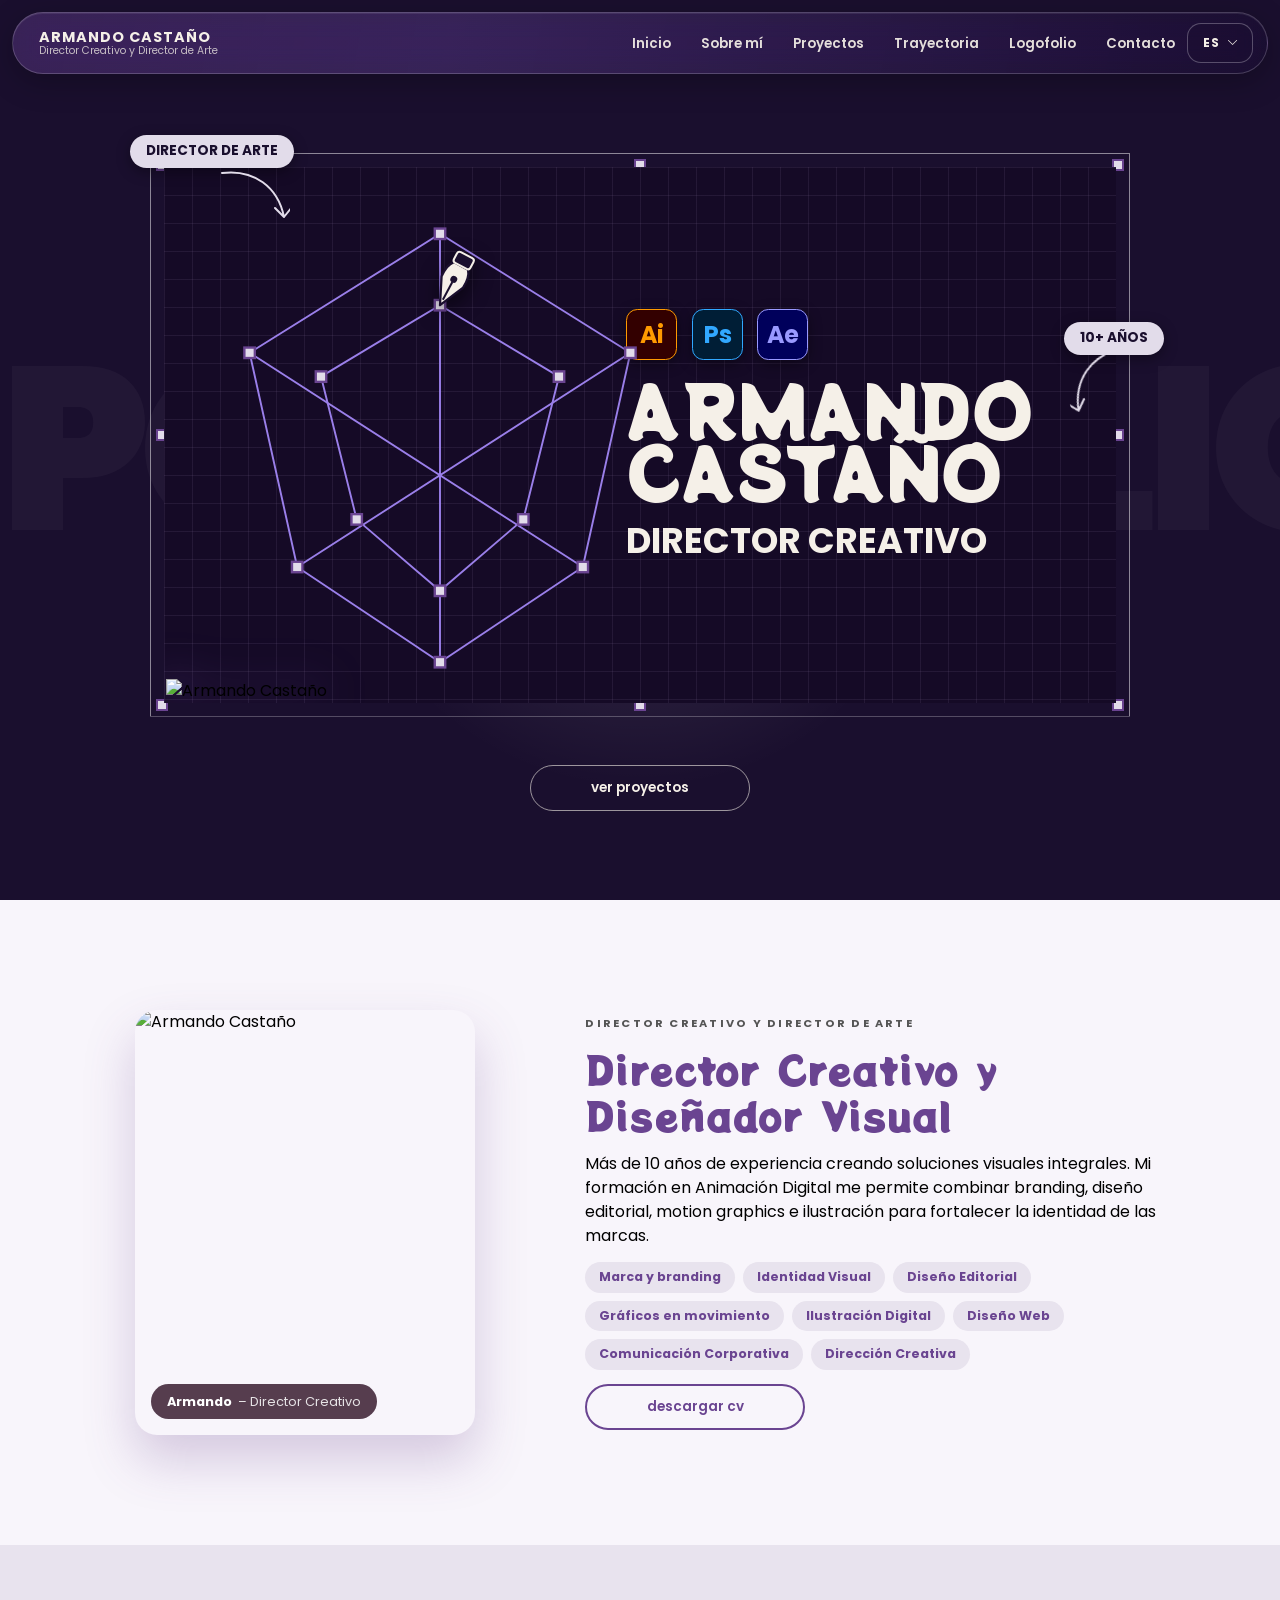
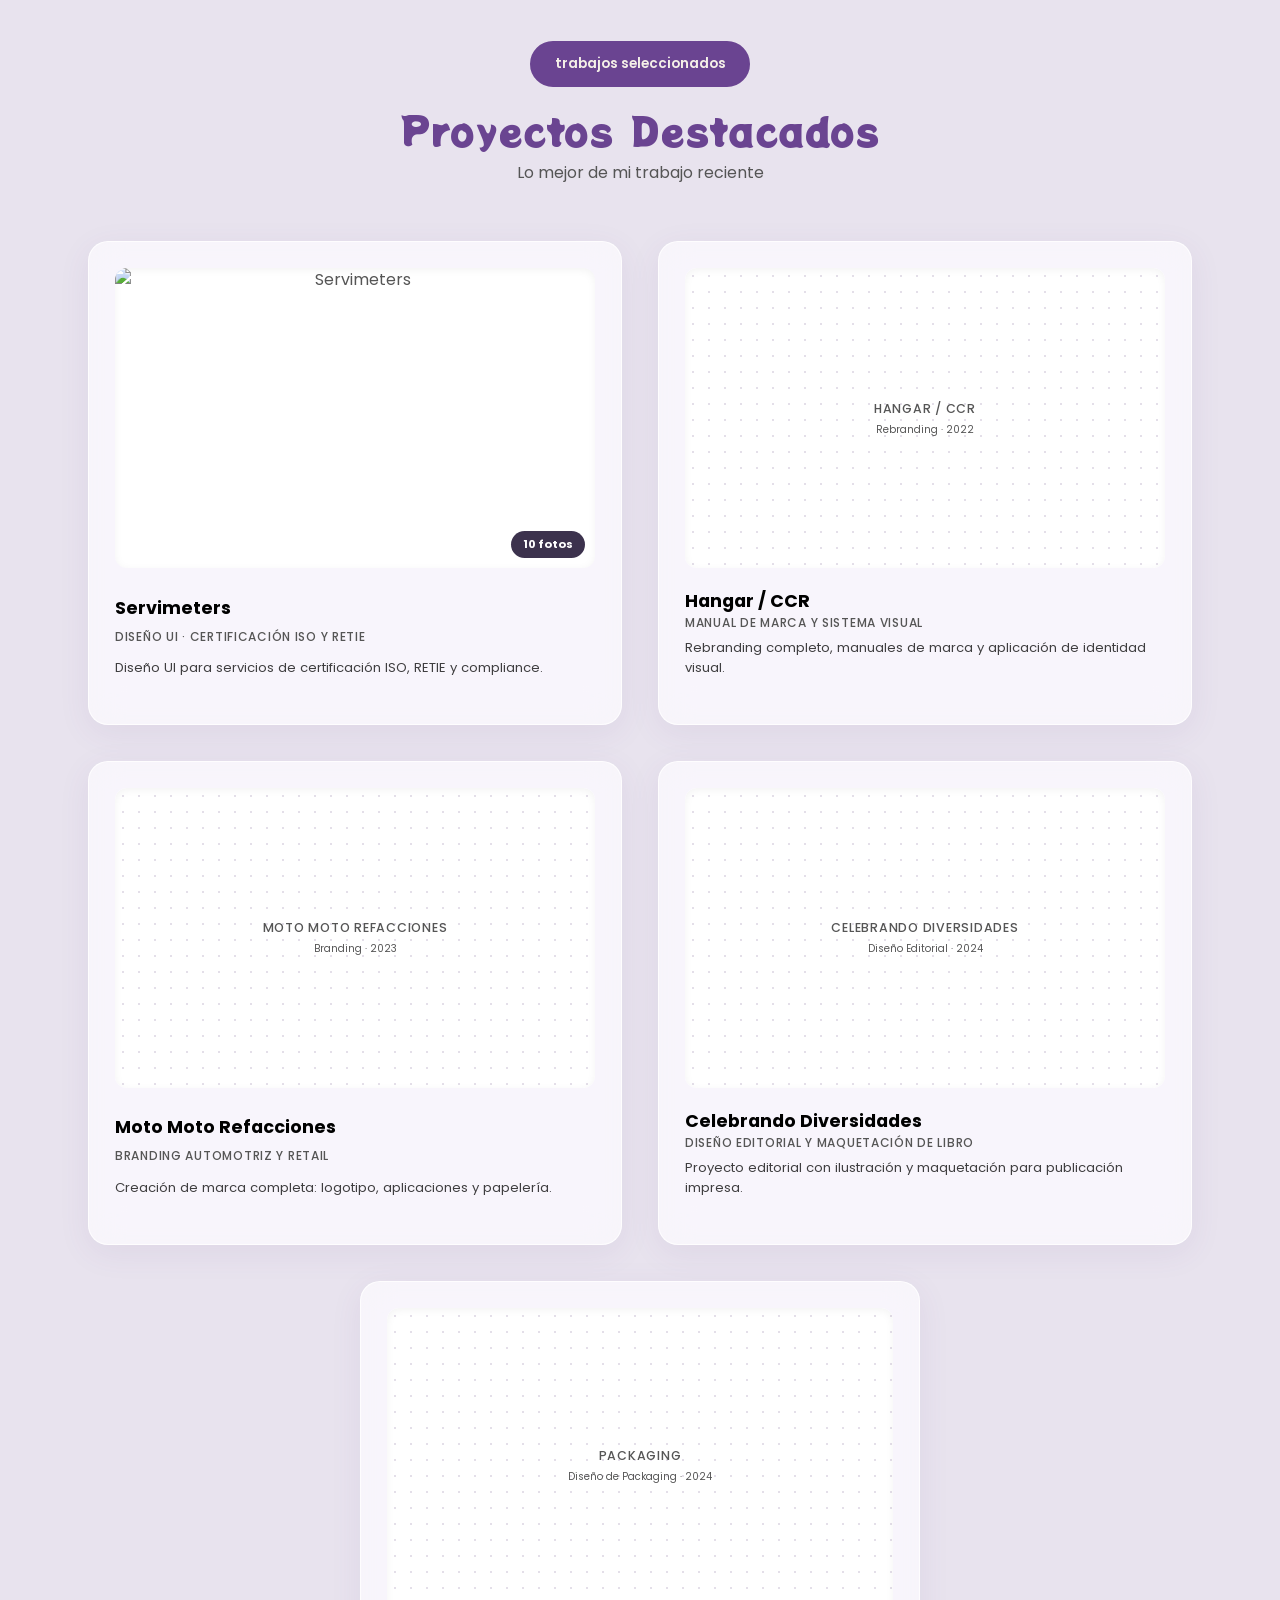
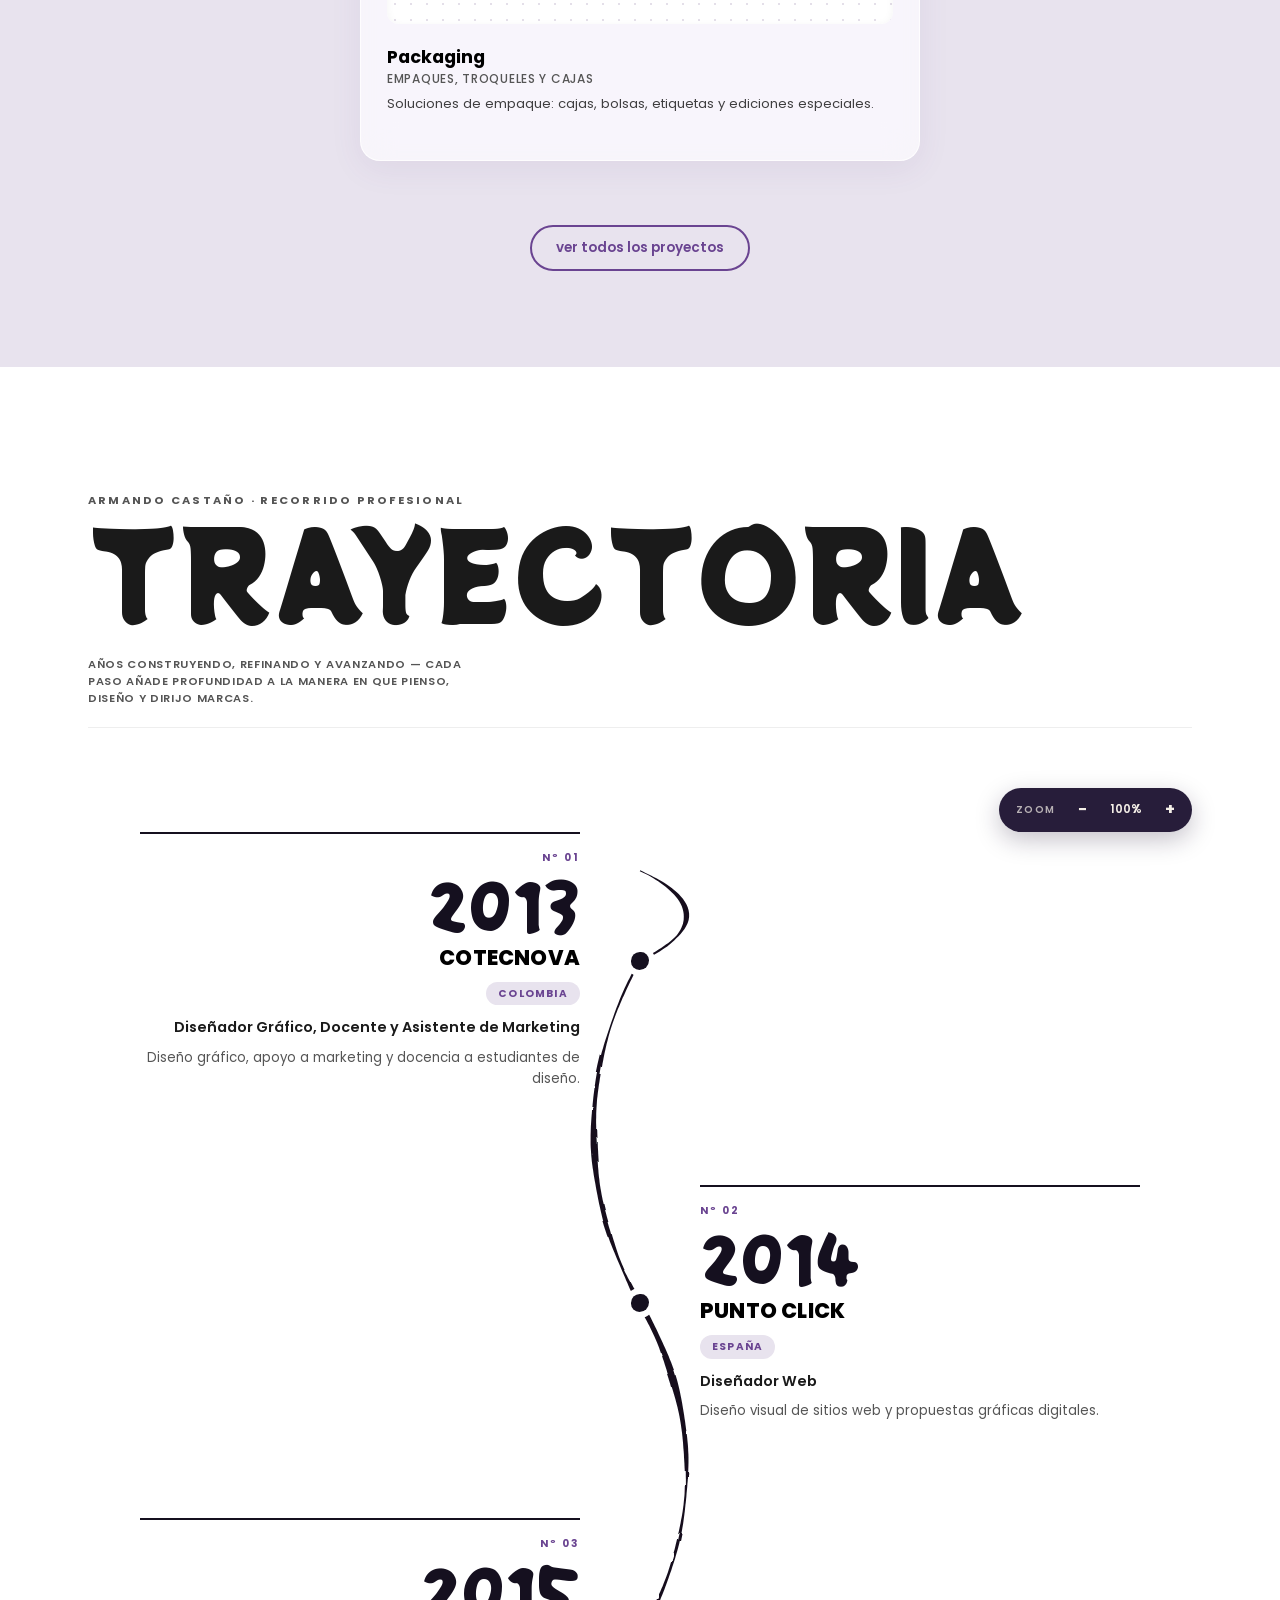
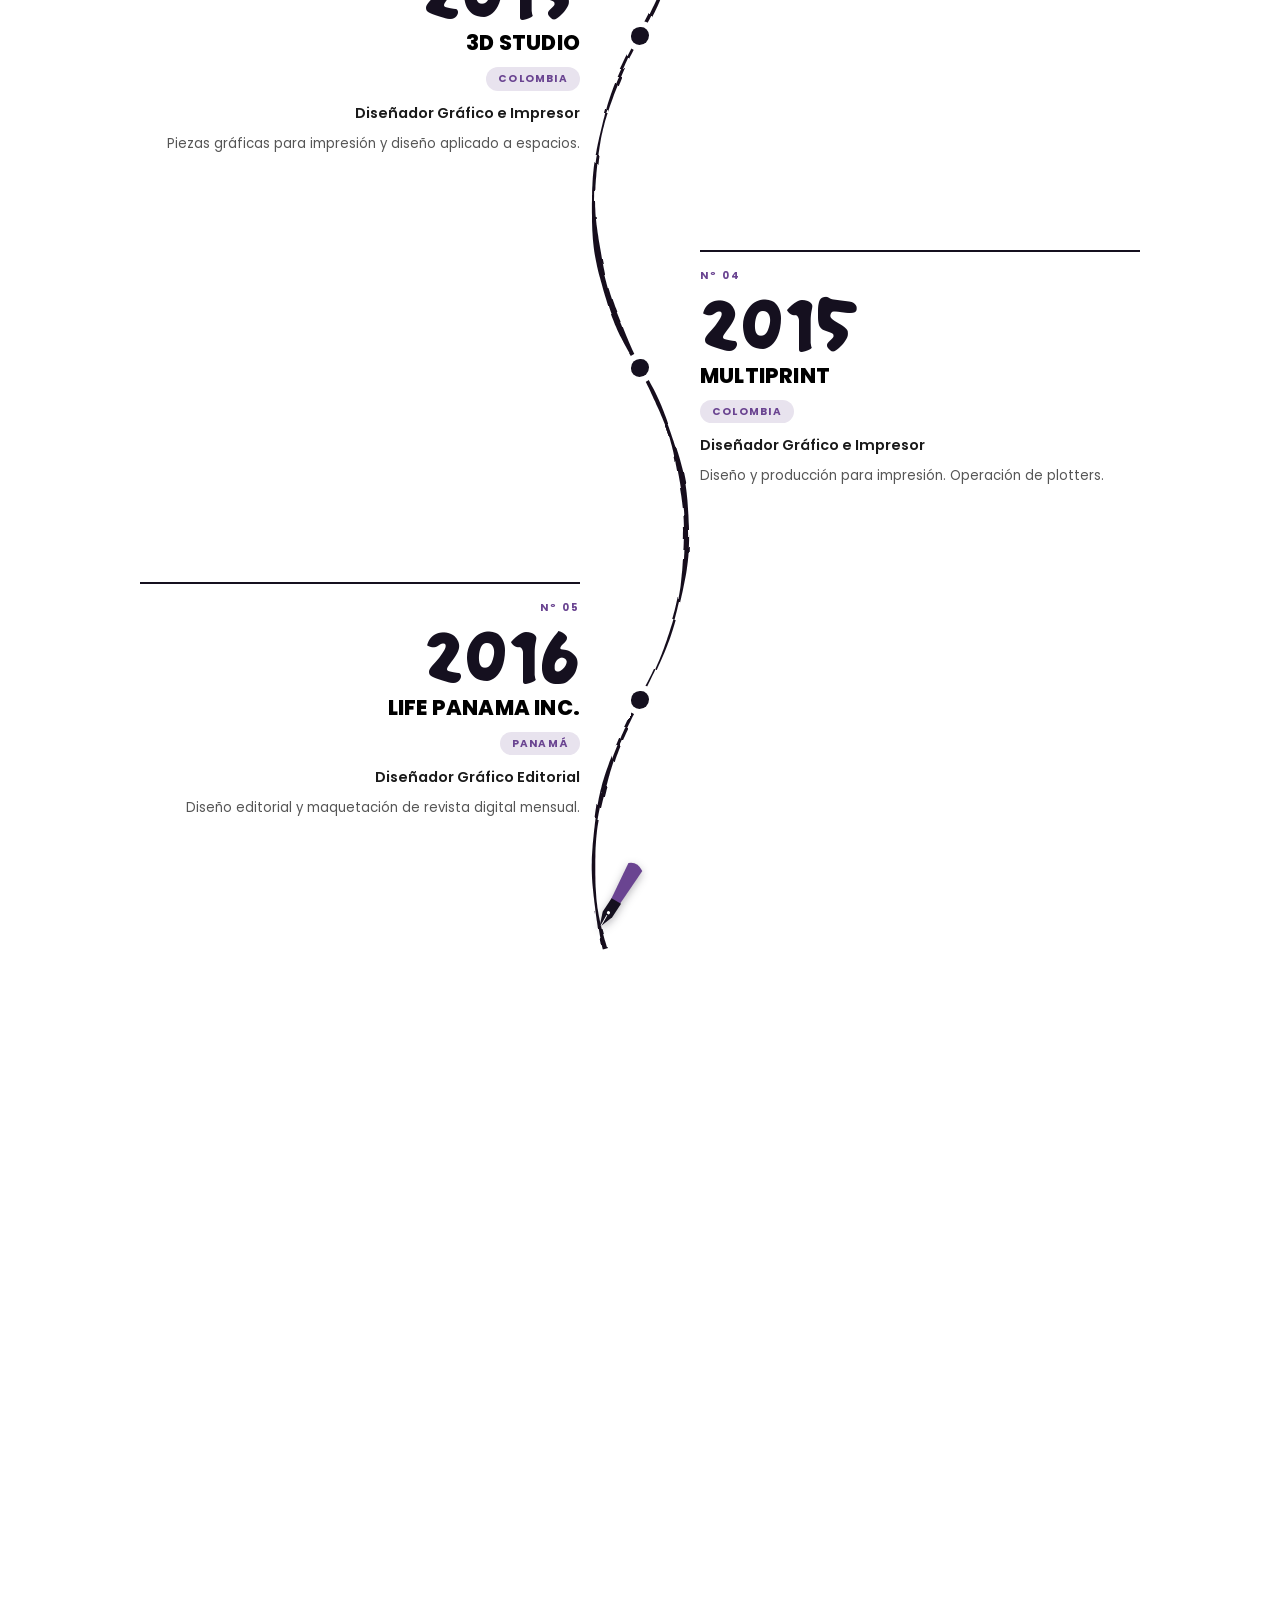
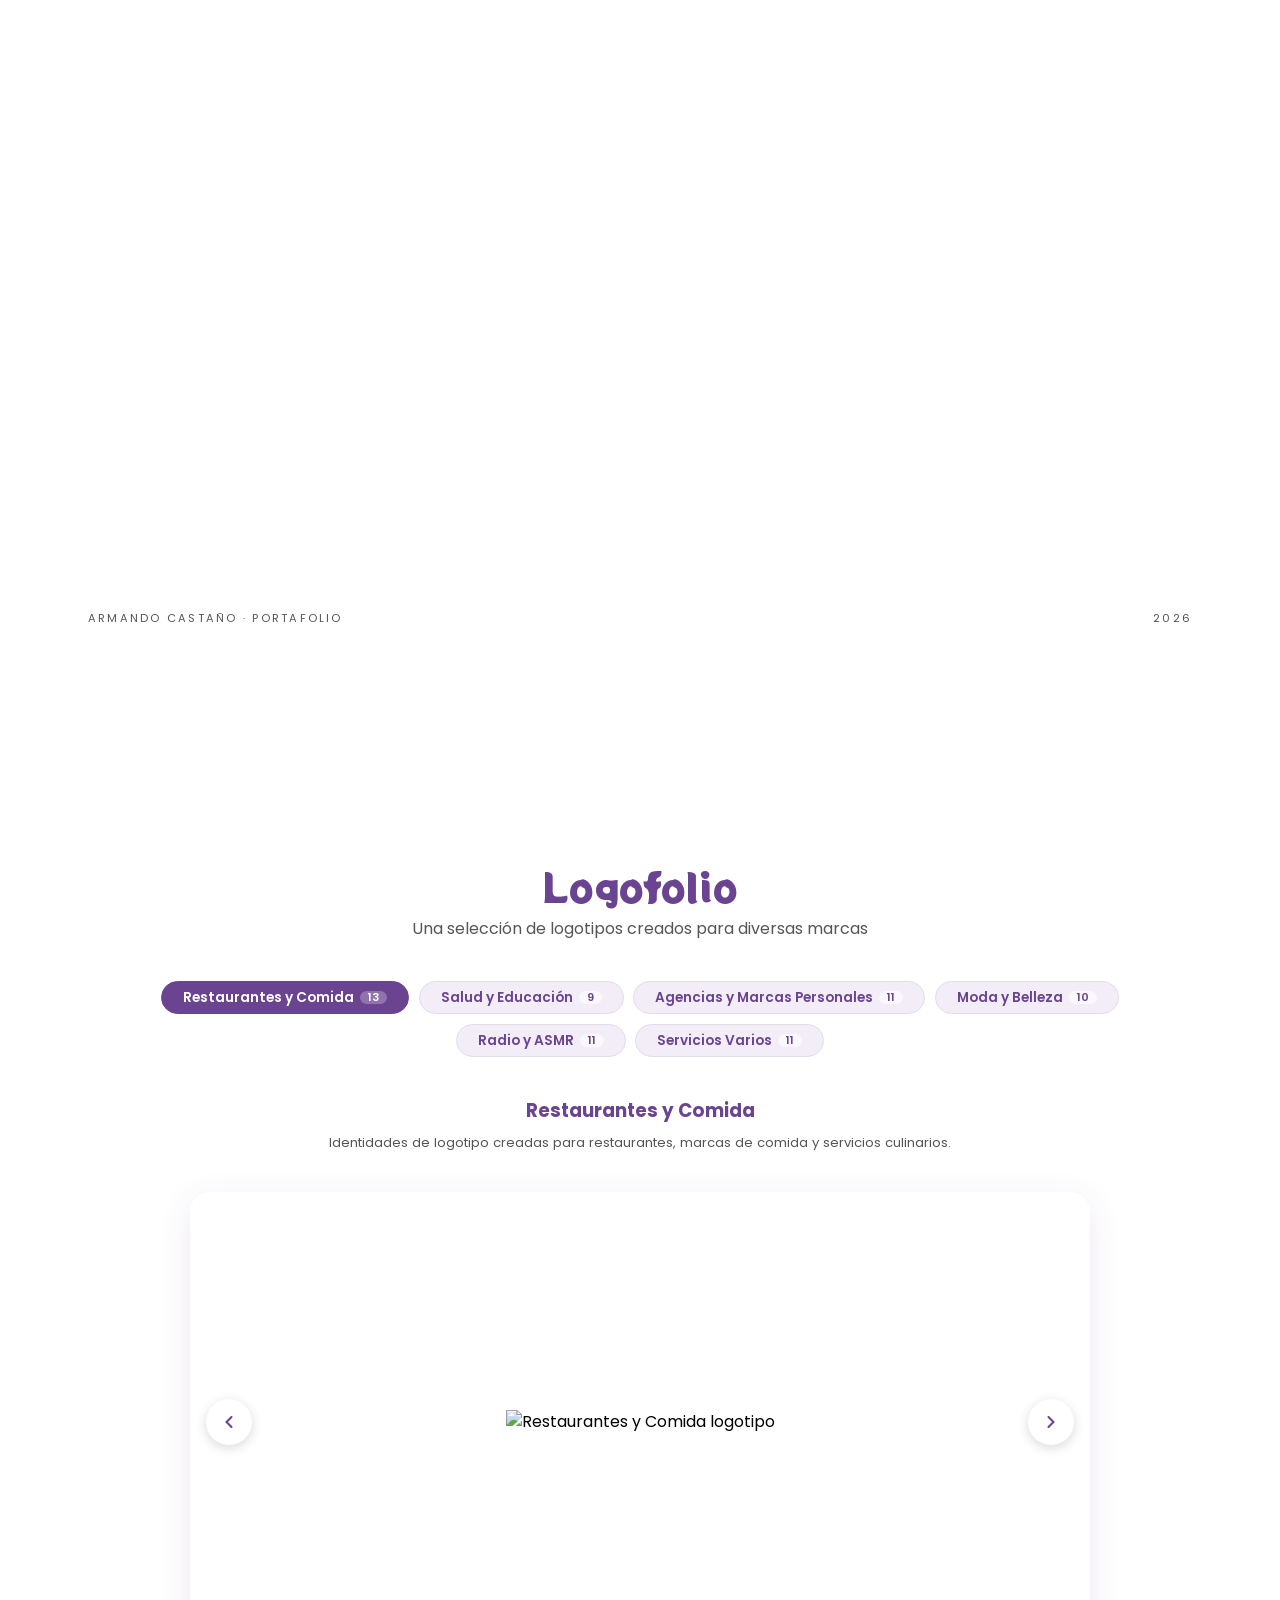
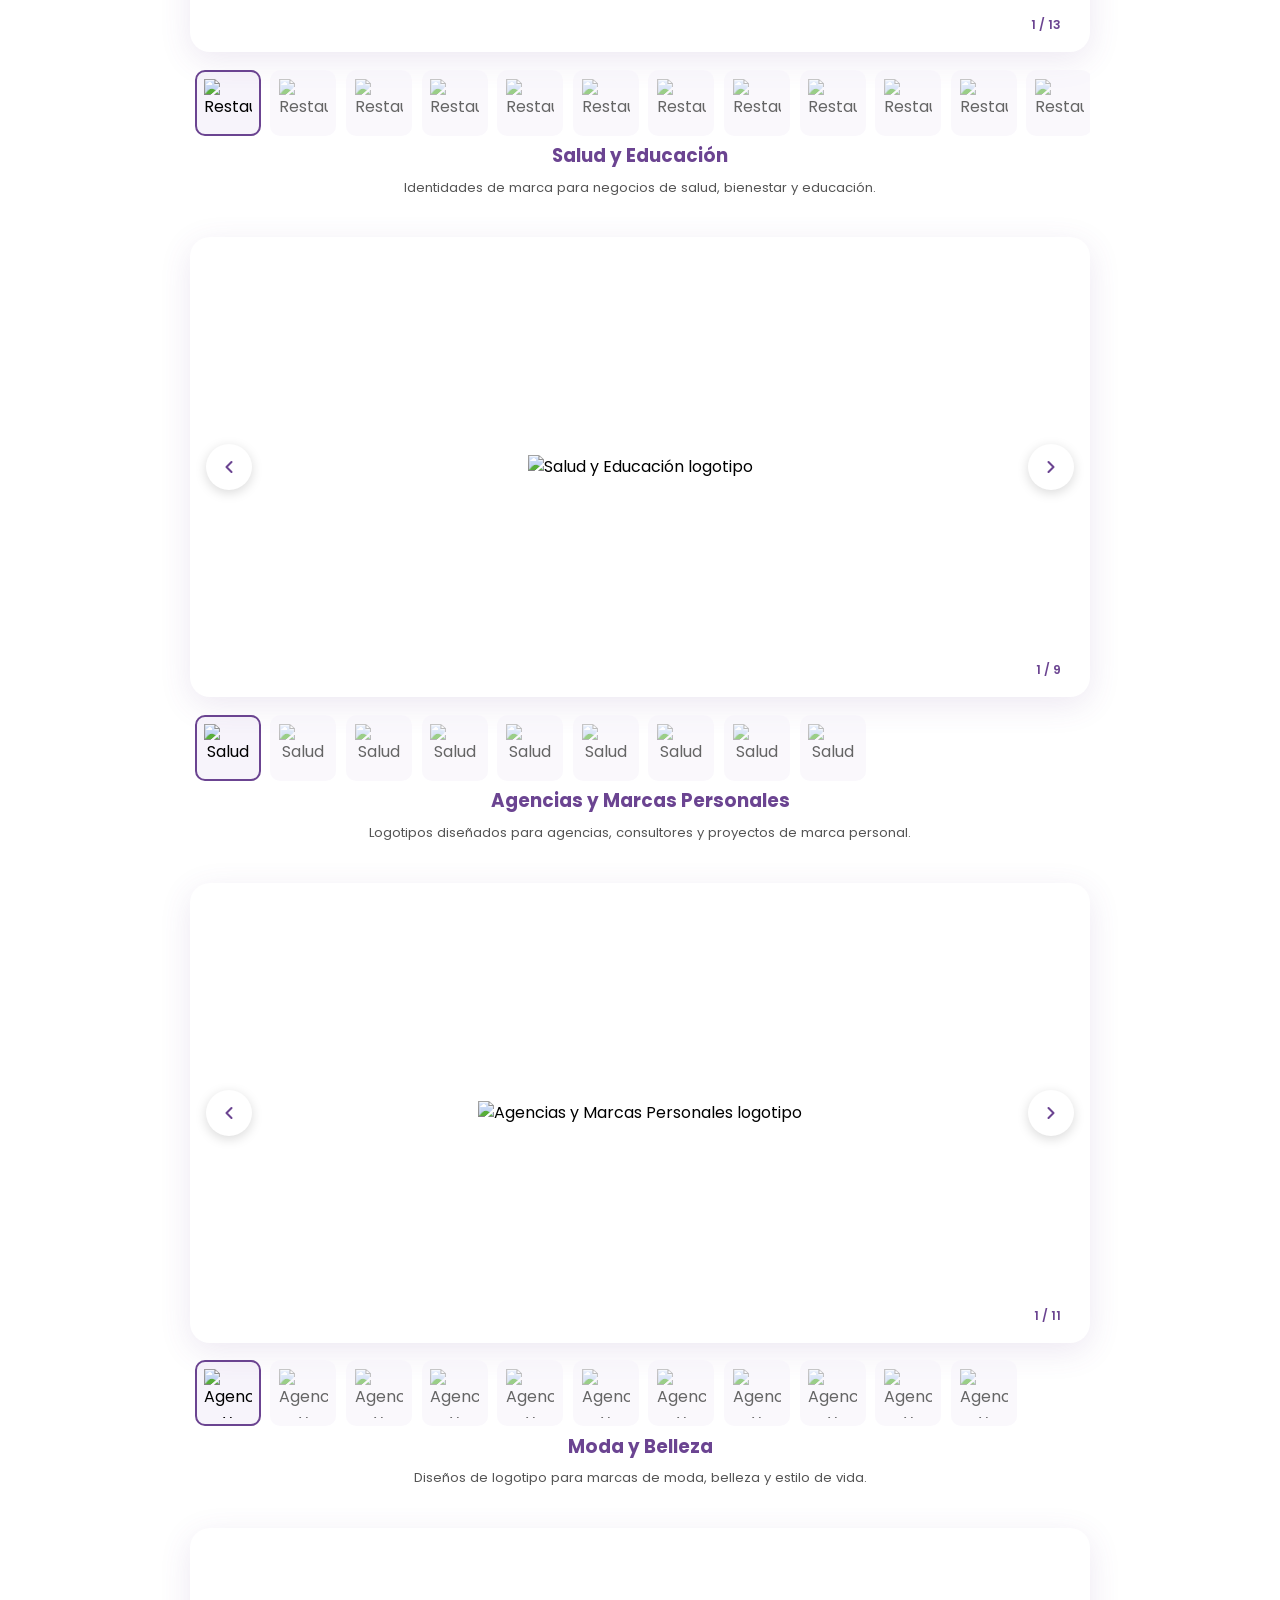
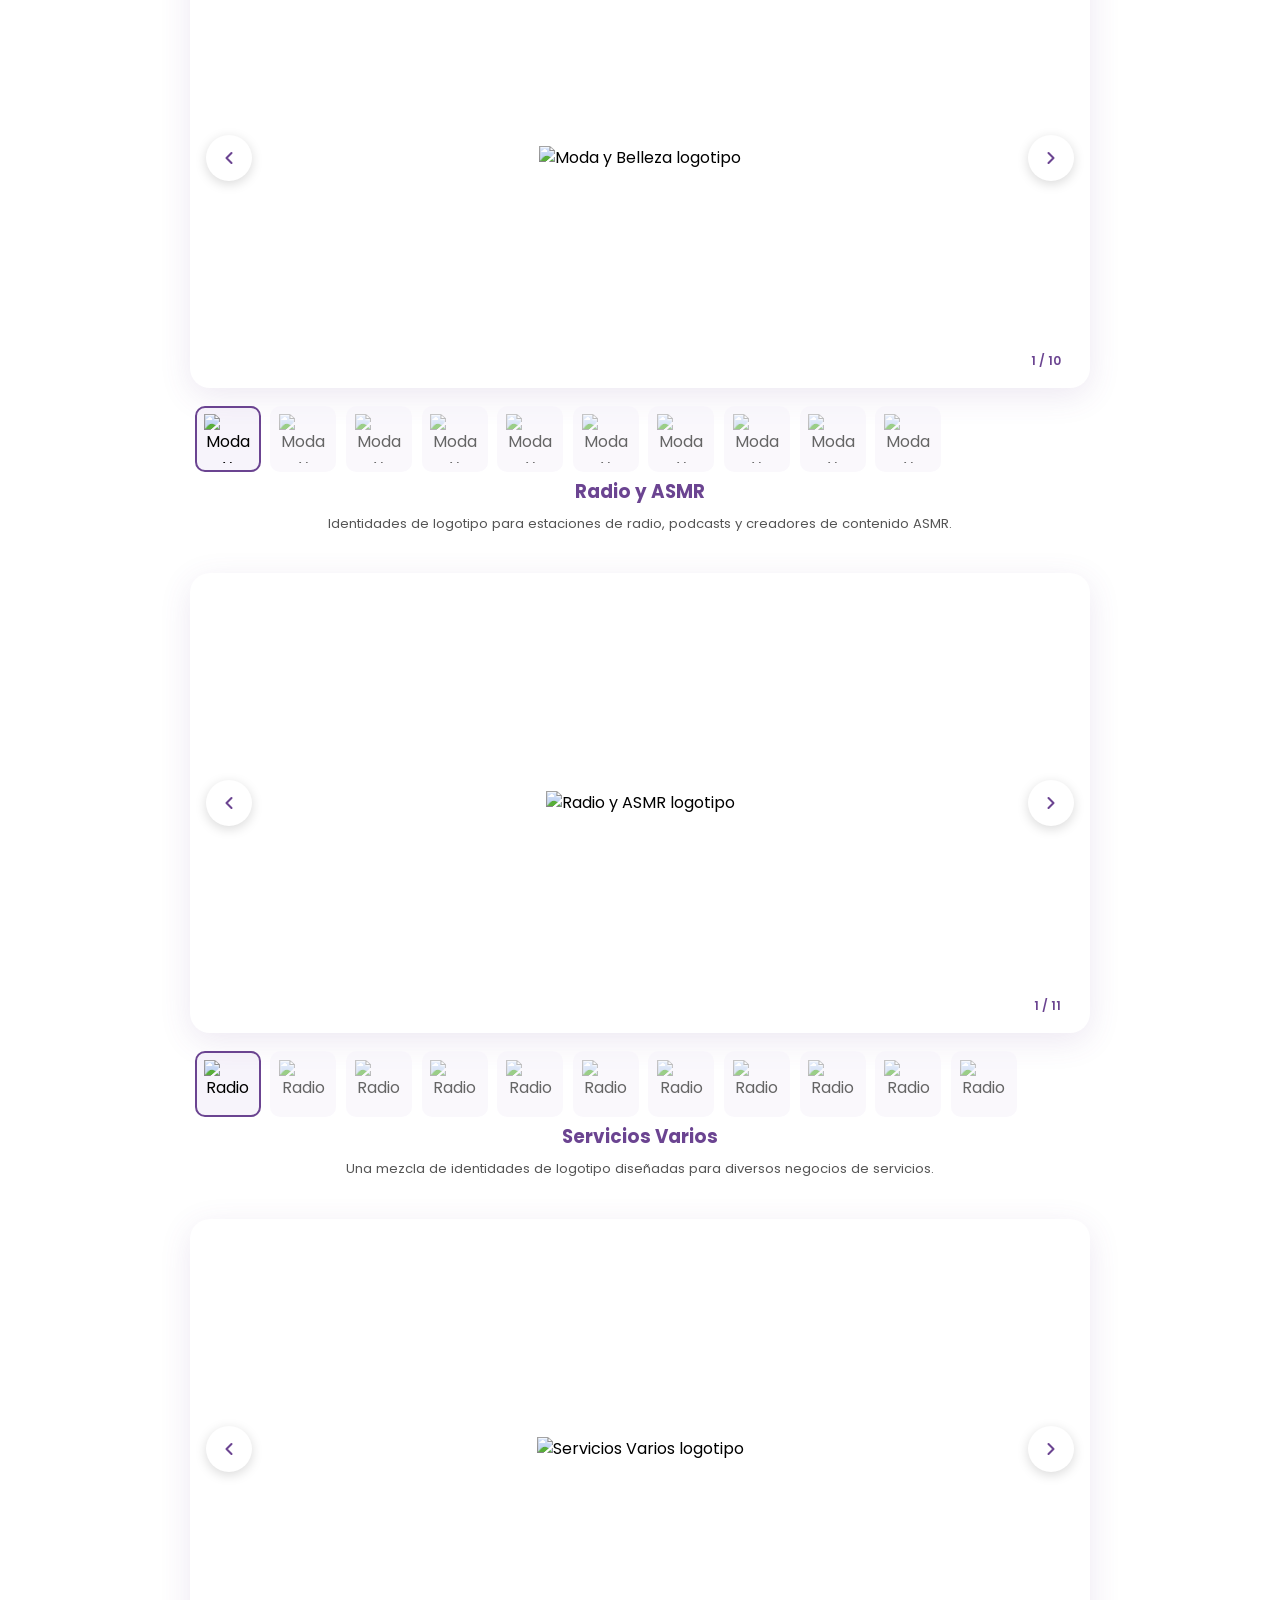
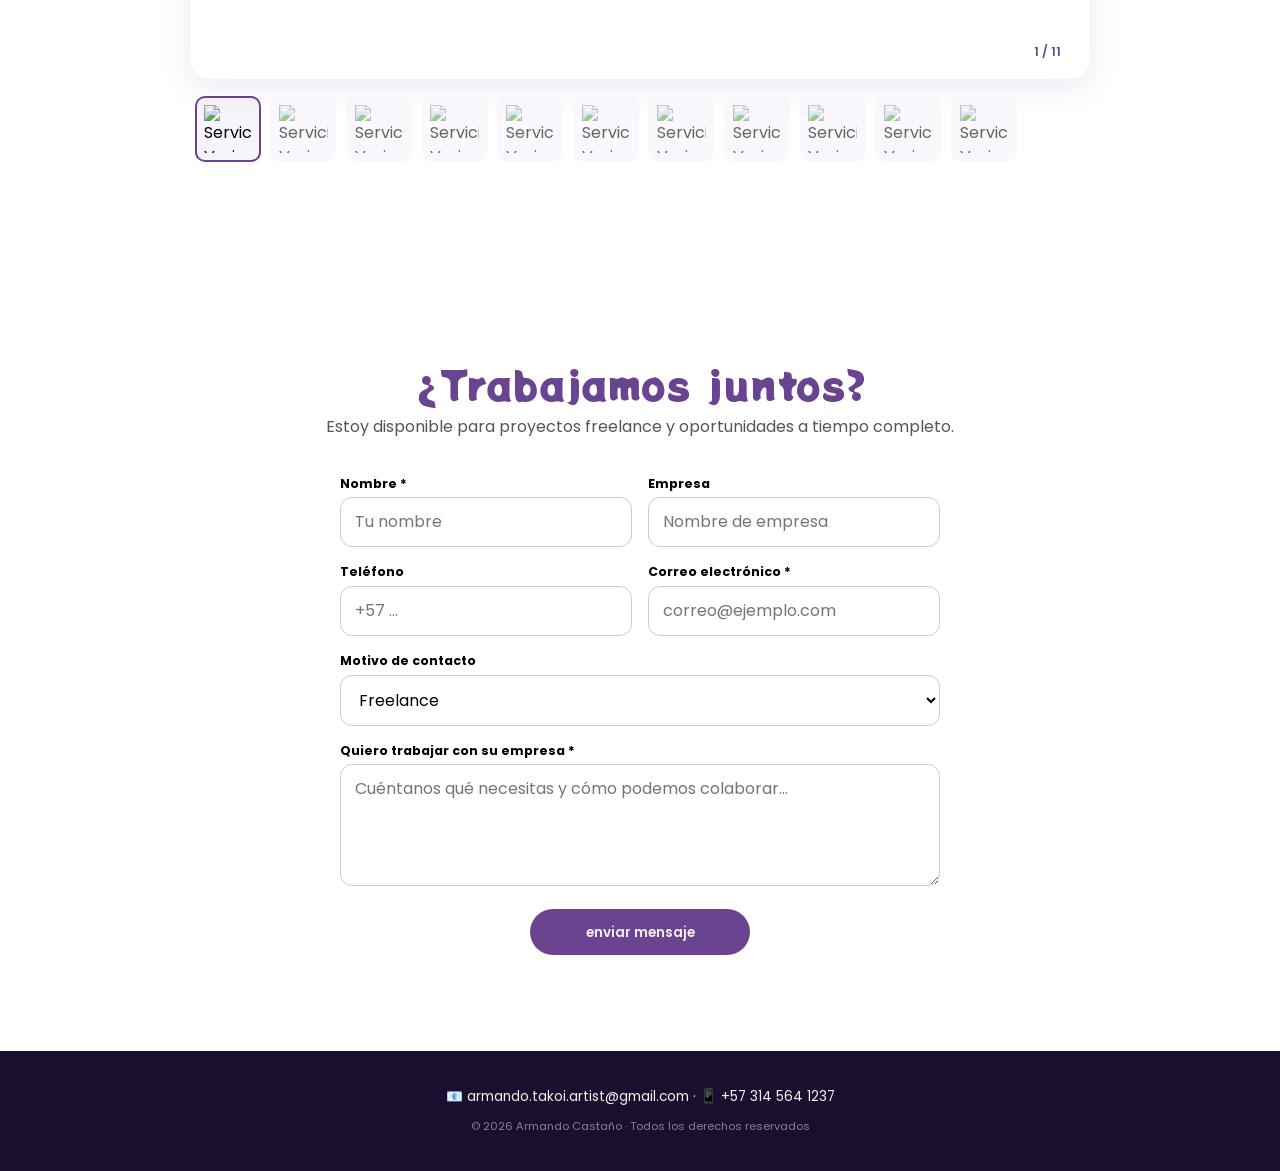
==== commit b4b1f0fa: "Add files via upload" ====
--- a/index.html
+++ b/index.html
@@ -379,6 +379,7 @@
       --my: 0;
       position: relative;
       z-index: 2;
+      container-type: inline-size;
       width: min(980px, 94vw, calc((100vh - 250px) * 1.78));
       padding: 14px;
     }
@@ -500,32 +501,6 @@
       }
     }
 
-    .anchor {
-      position: absolute;
-      right: -18px;
-      bottom: -22px;
-      z-index: 5;
-      display: flex;
-      gap: 2px;
-      align-items: flex-start;
-      animation: drift 7s 2s ease-in-out infinite;
-    }
-
-    .anchor svg {
-      width: 24px;
-      fill: #000;
-      stroke: #fff;
-      stroke-width: 1.5;
-      transform: rotate(-12deg);
-      filter: drop-shadow(0 2px 3px rgba(0, 0, 0, .6));
-    }
-
-    @keyframes drift {
-      25% { transform: translate(-90px, -70px); }
-      50% { transform: translate(-200px, -30px); }
-      75% { transform: translate(-60px, 10px); }
-    }
-
     .stage {
       position: relative;
       aspect-ratio: 16/9;
@@ -564,15 +539,47 @@
       to { left: 115%; }
     }
 
-    .poly {
+    .poly,
+    .penlayer {
       position: absolute;
       left: 4%;
       top: 8%;
-      width: 52%;
-      opacity: .55;
-      animation: spin 30s linear infinite;
-      transform-origin: 50% 50%;
-    }
+      width: 50%;
+      overflow: visible;
+    }
+
+    .poly {
+      opacity: .9;
+    }
+
+    .penlayer {
+      z-index: 4;
+      pointer-events: none;
+    }
+
+    #vLines { opacity: 0; transition: opacity .8s; }
+
+    #vAnchors rect {
+      fill: var(--lav2);
+      stroke: var(--takoi);
+      stroke-width: 1;
+      opacity: 0;
+      transition: opacity .25s, fill .15s;
+    }
+
+    #vAnchors rect.on { opacity: 1; }
+    #vAnchors rect.sel { fill: var(--takoi); stroke: var(--lav2); filter: drop-shadow(0 0 3px rgba(169, 140, 255, .9)); }
+
+    #vHandles { opacity: 0; transition: opacity .15s; }
+    #vHandles.on { opacity: 1; }
+
+    #vPen {
+      opacity: 0;
+      transition: opacity .4s;
+      filter: drop-shadow(0 3px 4px rgba(0, 0, 0, .55));
+    }
+
+    #vPen.on { opacity: 1; }
 
     @keyframes spin {
       to { transform: rotate(360deg); }
@@ -620,13 +627,52 @@
     .ln {
       display: block;
       position: relative;
-      font-size: clamp(1.7rem, 5vw, 4.2rem);
+      font-size: min(7.6cqw, 5.4rem);
       white-space: nowrap;
     }
 
     .ln.sub {
-      font-size: clamp(.9rem, 2.5vw, 2rem);
-      margin-top: .12em;
+      font-family: var(--body);
+      font-weight: 700;
+      line-height: 1.1;
+      font-size: min(3.7cqw, 2.4rem);
+      margin-top: .55em;
+    }
+
+    /* Iconos Adobe */
+    .apps {
+      display: flex;
+      gap: min(1.6cqw, 14px);
+      margin-bottom: min(2cqw, 18px);
+    }
+
+    .app {
+      width: min(5.4cqw, 3.4rem);
+      aspect-ratio: 1;
+      display: grid;
+      place-items: center;
+      border-radius: 22%;
+      border: 1.5px solid currentColor;
+      font-family: var(--body);
+      font-weight: 700;
+      font-size: min(2.5cqw, 1.6rem);
+      line-height: 1;
+      letter-spacing: -.02em;
+      box-shadow: 0 4px 14px rgba(0, 0, 0, .4);
+      animation: appin .5s calc(1.1s + var(--k) * .15s) cubic-bezier(.2, .9, .3, 1.4) both, float 4s calc(2s + var(--k) * .35s) ease-in-out infinite;
+      transition: box-shadow .25s;
+    }
+
+    .app:hover { box-shadow: 0 0 18px currentColor; }
+    .app.ai { background: #330000; color: #FF9A00; }
+    .app.ps { background: #001E36; color: #31A8FF; }
+    .app.ae { background: #00005B; color: #9999FF; }
+
+    @keyframes appin {
+      from {
+        opacity: 0;
+        transform: translateY(14px) scale(.4) rotate(-12deg);
+      }
     }
 
     .ln .c {
@@ -1454,7 +1500,6 @@
       .about, .grid { grid-template-columns: 1fr; }
       .about { gap: 40px; }
       .t-exp { right: -6px; }
-      .anchor { display: none; }
     }
 
     @media(max-width:560px) {
@@ -1812,21 +1857,36 @@
         <svg class="arrow a2" viewBox="0 0 70 60" aria-hidden="true">
           <path d="M2 6C34 2 58 20 64 50M64 50l-9-9M64 50l8-10" />
         </svg>
-        <div class="anchor">
-          <svg viewBox="0 0 24 24">
-            <path d="M4 0l16 12.279-6.951 1.17 4.325 8.817-3.596 1.734-4.35-8.879-5.428 5.428v-20.549z" />
+        <div class="stage">
+          <svg class="poly" viewBox="0 0 200 200" fill="none" stroke="#a98cff" stroke-width=".8" stroke-linejoin="round" aria-hidden="true">
+            <polyline id="vOuter" points="" />
+            <polyline id="vInner" points="" />
+            <path id="vLines" d="" />
           </svg>
-        </div>
-        <div class="stage">
-          <svg class="poly" viewBox="0 0 200 200" fill="none" stroke="#a98cff" stroke-width=".6" aria-hidden="true">
-            <polygon points="100,10 180,60 160,150 100,190 40,150 20,60" />
-            <polygon points="100,40 150,70 135,130 100,160 65,130 50,70" />
-            <path d="M100,10L100,190M20,60L160,150M180,60L40,150" />
+          <svg class="penlayer" viewBox="0 0 200 200" aria-hidden="true">
+            <g id="vHandles" stroke="#E2DCEA" stroke-width=".8">
+              <line id="vH1" /><line id="vH2" />
+              <circle id="vC1" r="1.8" fill="#E2DCEA" /><circle id="vC2" r="1.8" fill="#E2DCEA" />
+            </g>
+            <g id="vAnchors"></g>
+            <g id="vPen" transform="translate(100 10)">
+              <g transform="rotate(28) scale(.85)">
+                <path d="M0 0L-6 -13Q-6.5 -19 -4 -22L4 -22Q6.5 -19 6 -13Z" fill="#F5F0E8" stroke="#1a0f2e" stroke-width="1.1" stroke-linejoin="round" />
+                <path d="M0 -3L0 -13" stroke="#1a0f2e" stroke-width="1" />
+                <circle cx="0" cy="-14.5" r="1.7" fill="#1a0f2e" />
+                <rect x="-4.6" y="-28" width="9.2" height="6" rx="1.4" fill="#1a0f2e" stroke="#F5F0E8" stroke-width="1" />
+              </g>
+            </g>
           </svg>
           <div class="photo">
             <img src="https://raw.githubusercontent.com/armandotakoiartist-cpu/armandocasta-odise-adorvisual/main/Jorge-Jotako-sin-fondo.png" alt="Armando Castaño">
           </div>
           <div class="txt">
+            <div class="apps" aria-label="Adobe Illustrator, Photoshop, After Effects">
+              <span class="app ai" style="--k:0" title="Illustrator">Ai</span>
+              <span class="app ps" style="--k:1" title="Photoshop">Ps</span>
+              <span class="app ae" style="--k:2" title="After Effects">Ae</span>
+            </div>
             <h1 id="kin" aria-label="Armando Castaño, Director Creativo">
               <span class="ln" data-t="ARMANDO">ARMANDO</span>
               <span class="ln" data-t="CASTAÑO">CASTAÑO</span>
@@ -2463,6 +2523,7 @@
         if (!el.dataset.es) el.dataset.es = el.textContent;
         el.textContent = LANG === 'es' ? el.dataset.es : el.dataset.en;
       });
+      $$('.ln').forEach(l => l.dataset.t = l.textContent);
       $$('[data-en-ph]').forEach(el => {
         if (!el.dataset.esPh) el.dataset.esPh = el.placeholder;
         el.placeholder = LANG === 'es' ? el.dataset.esPh : el.dataset.enPh;
@@ -2515,6 +2576,120 @@
       renderTimeline();
     }
 
+    /* ===== Pluma: vectorizando el rombo ===== */
+    (function () {
+      const vO = $('#vOuter'), vI = $('#vInner'), vL = $('#vLines'), gA = $('#vAnchors'), gH = $('#vHandles'), pen = $('#vPen');
+      if (!vO || !pen) return;
+      const NS = 'http://www.w3.org/2000/svg';
+      const BASE = {
+        O: [[100, 10], [180, 60], [160, 150], [100, 190], [40, 150], [20, 60]],
+        I: [[100, 40], [150, 70], [135, 130], [100, 160], [65, 130], [50, 70]]
+      };
+      const cur = { O: BASE.O.map(p => p.slice()), I: BASE.I.map(p => p.slice()) };
+      const st = { pO: [], pI: [], lines: false, sel: null, pen: [100, 10] };
+      const anchors = [];
+      ['O', 'I'].forEach(k => cur[k].forEach((p, i) => {
+        const el = document.createElementNS(NS, 'rect');
+        el.setAttribute('width', 4.4); el.setAttribute('height', 4.4);
+        gA.appendChild(el);
+        anchors.push({ k, i, p, el, on: false });
+      }));
+      const hl = [$('#vH1'), $('#vH2')], hc = [$('#vC1'), $('#vC2')];
+      const pts = a => a.map(p => p[0].toFixed(1) + ',' + p[1].toFixed(1)).join(' ');
+
+      function render() {
+        vO.setAttribute('points', pts(st.pO));
+        vI.setAttribute('points', pts(st.pI));
+        if (st.lines) {
+          const o = cur.O;
+          vL.setAttribute('d', `M${o[0]}L${o[3]}M${o[5]}L${o[2]}M${o[1]}L${o[4]}`);
+        }
+        anchors.forEach(a => {
+          a.el.setAttribute('x', a.p[0] - 2.2);
+          a.el.setAttribute('y', a.p[1] - 2.2);
+          a.el.classList.toggle('on', a.on);
+          a.el.classList.toggle('sel', st.sel === a.p);
+        });
+        if (st.sel) {
+          const p = st.sel, r = [p[0] - 100, p[1] - 100], l = Math.hypot(r[0], r[1]) || 1;
+          const t = [-r[1] / l * 15, r[0] / l * 15];
+          [[1, 0], [-1, 1]].forEach(([sg, n]) => {
+            const x = p[0] + t[0] * sg, y = p[1] + t[1] * sg;
+            hl[n].setAttribute('x1', p[0]); hl[n].setAttribute('y1', p[1]);
+            hl[n].setAttribute('x2', x); hl[n].setAttribute('y2', y);
+            hc[n].setAttribute('cx', x); hc[n].setAttribute('cy', y);
+          });
+        }
+        gH.classList.toggle('on', !!st.sel);
+      }
+
+      const ease = t => t < .5 ? 2 * t * t : 1 - Math.pow(-2 * t + 2, 2) / 2;
+      const wait = ms => new Promise(r => setTimeout(r, ms));
+      const tween = (ms, fn) => new Promise(res => {
+        const t0 = performance.now();
+        (function f(now) {
+          const k = Math.min(1, (now - t0) / ms);
+          fn(ease(k)); render();
+          k < 1 ? requestAnimationFrame(f) : res();
+        })(t0);
+      });
+      const movePen = (x, y) => { st.pen = [x, y]; pen.setAttribute('transform', `translate(${x} ${y})`); };
+      const penTo = (x, y, ms) => { const f = st.pen.slice(); return tween(ms, k => movePen(f[0] + (x - f[0]) * k, f[1] + (y - f[1]) * k)); };
+      const show = (k, i) => { anchors.find(a => a.k === k && a.i === i).on = true; };
+
+      async function drawPoly(k, segMs) {
+        const P = cur[k], key = k === 'O' ? 'pO' : 'pI';
+        st[key] = [P[0], P[0]];
+        show(k, 0); render();
+        for (let i = 1; i <= P.length; i++) {
+          const a = P[i - 1], b = P[i % P.length];
+          await tween(segMs, e => {
+            const t = [a[0] + (b[0] - a[0]) * e, a[1] + (b[1] - a[1]) * e];
+            st[key] = [...P.slice(0, i), t];
+            movePen(t[0], t[1]);
+          });
+          if (i < P.length) show(k, i);
+        }
+        st[key] = [...P, P[0]];
+        render();
+      }
+
+      const still = () => {
+        st.pO = [...cur.O, cur.O[0]]; st.pI = [...cur.I, cur.I[0]]; st.lines = true;
+        anchors.forEach(a => a.on = true); vL.style.opacity = 1; render();
+      };
+      if (matchMedia('(prefers-reduced-motion: reduce)').matches) return still();
+
+      (async function run() {
+        await wait(1700);
+        movePen(...cur.O[0]); pen.classList.add('on');
+        await drawPoly('O', 380);
+        await penTo(cur.I[0][0], cur.I[0][1], 500);
+        await drawPoly('I', 280);
+        st.lines = true; vL.style.opacity = 1; render();
+        await wait(700);
+        let last = -1;
+        while (true) {
+          let n; do { n = Math.floor(Math.random() * 12); } while (n === last);
+          last = n;
+          const k = n < 6 ? 'O' : 'I', i = n % 6, p = cur[k][i], b = BASE[k][i];
+          await penTo(p[0], p[1], 650);
+          st.sel = p; render();
+          await wait(250);
+          const r = [b[0] - 100, b[1] - 100], l = Math.hypot(r[0], r[1]);
+          const amt = (Math.random() < .7 ? 1 : -.6) * (9 + Math.random() * 12);
+          const tg = [b[0] + r[0] / l * amt, b[1] + r[1] / l * amt], s0 = p.slice();
+          await tween(950, e => {
+            p[0] = s0[0] + (tg[0] - s0[0]) * e; p[1] = s0[1] + (tg[1] - s0[1]) * e;
+            movePen(p[0], p[1]);
+          });
+          await wait(450);
+          st.sel = null; render();
+          await wait(350);
+        }
+      })();
+    })();
+
     /* ===== Burger ===== */
     const burger = $('#burger');
     if (burger) {
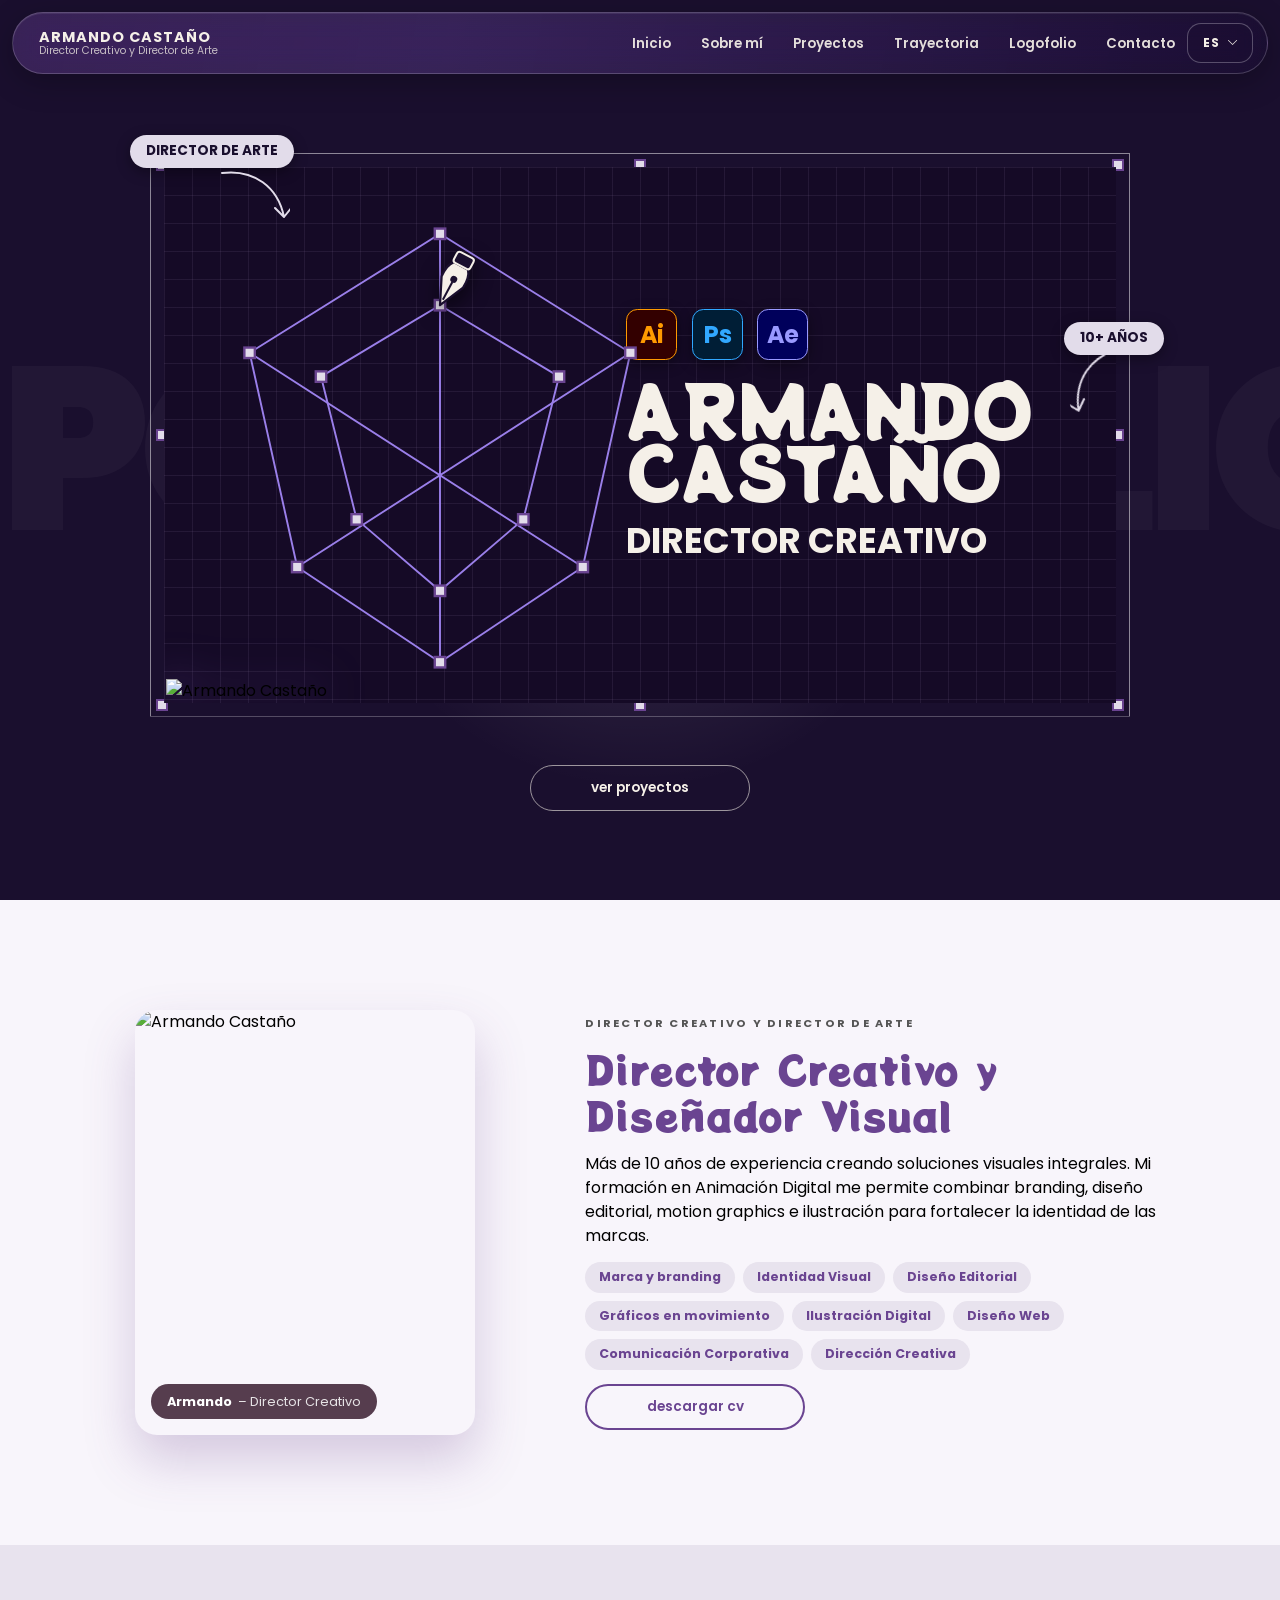
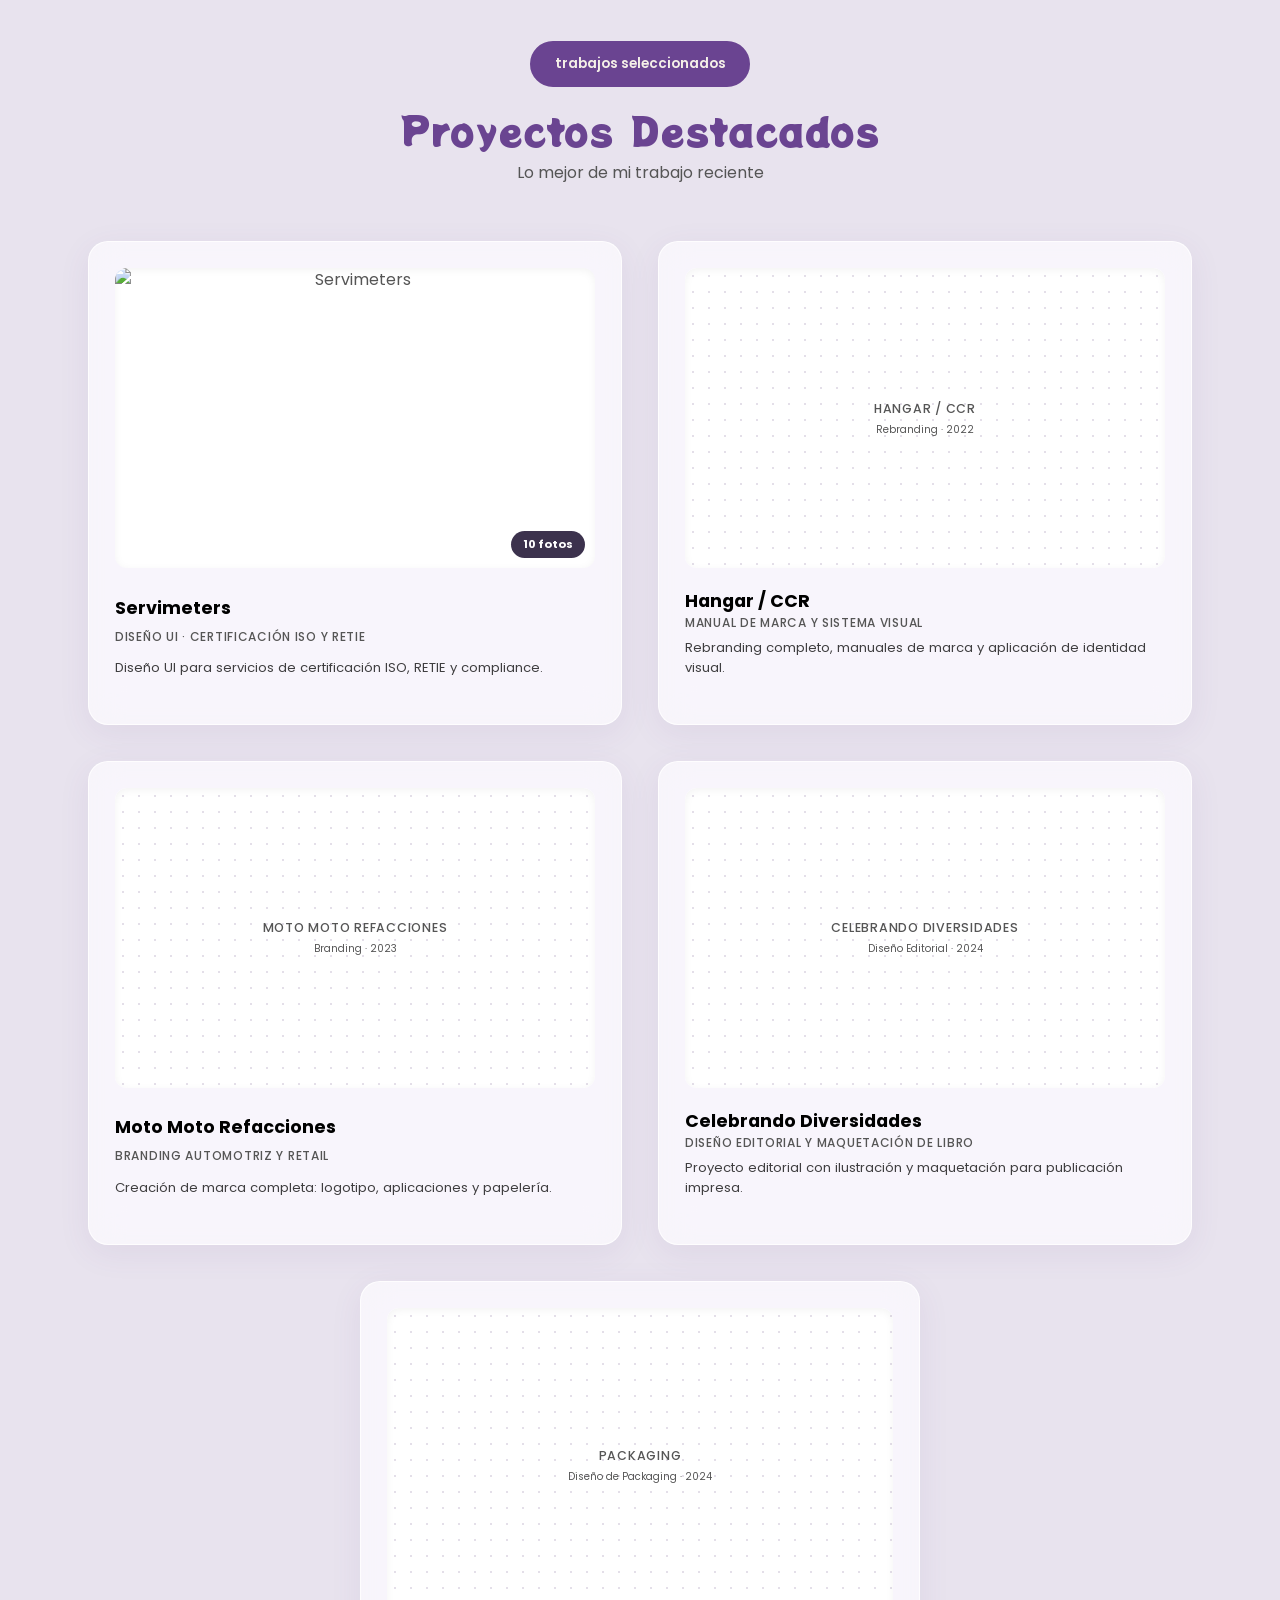
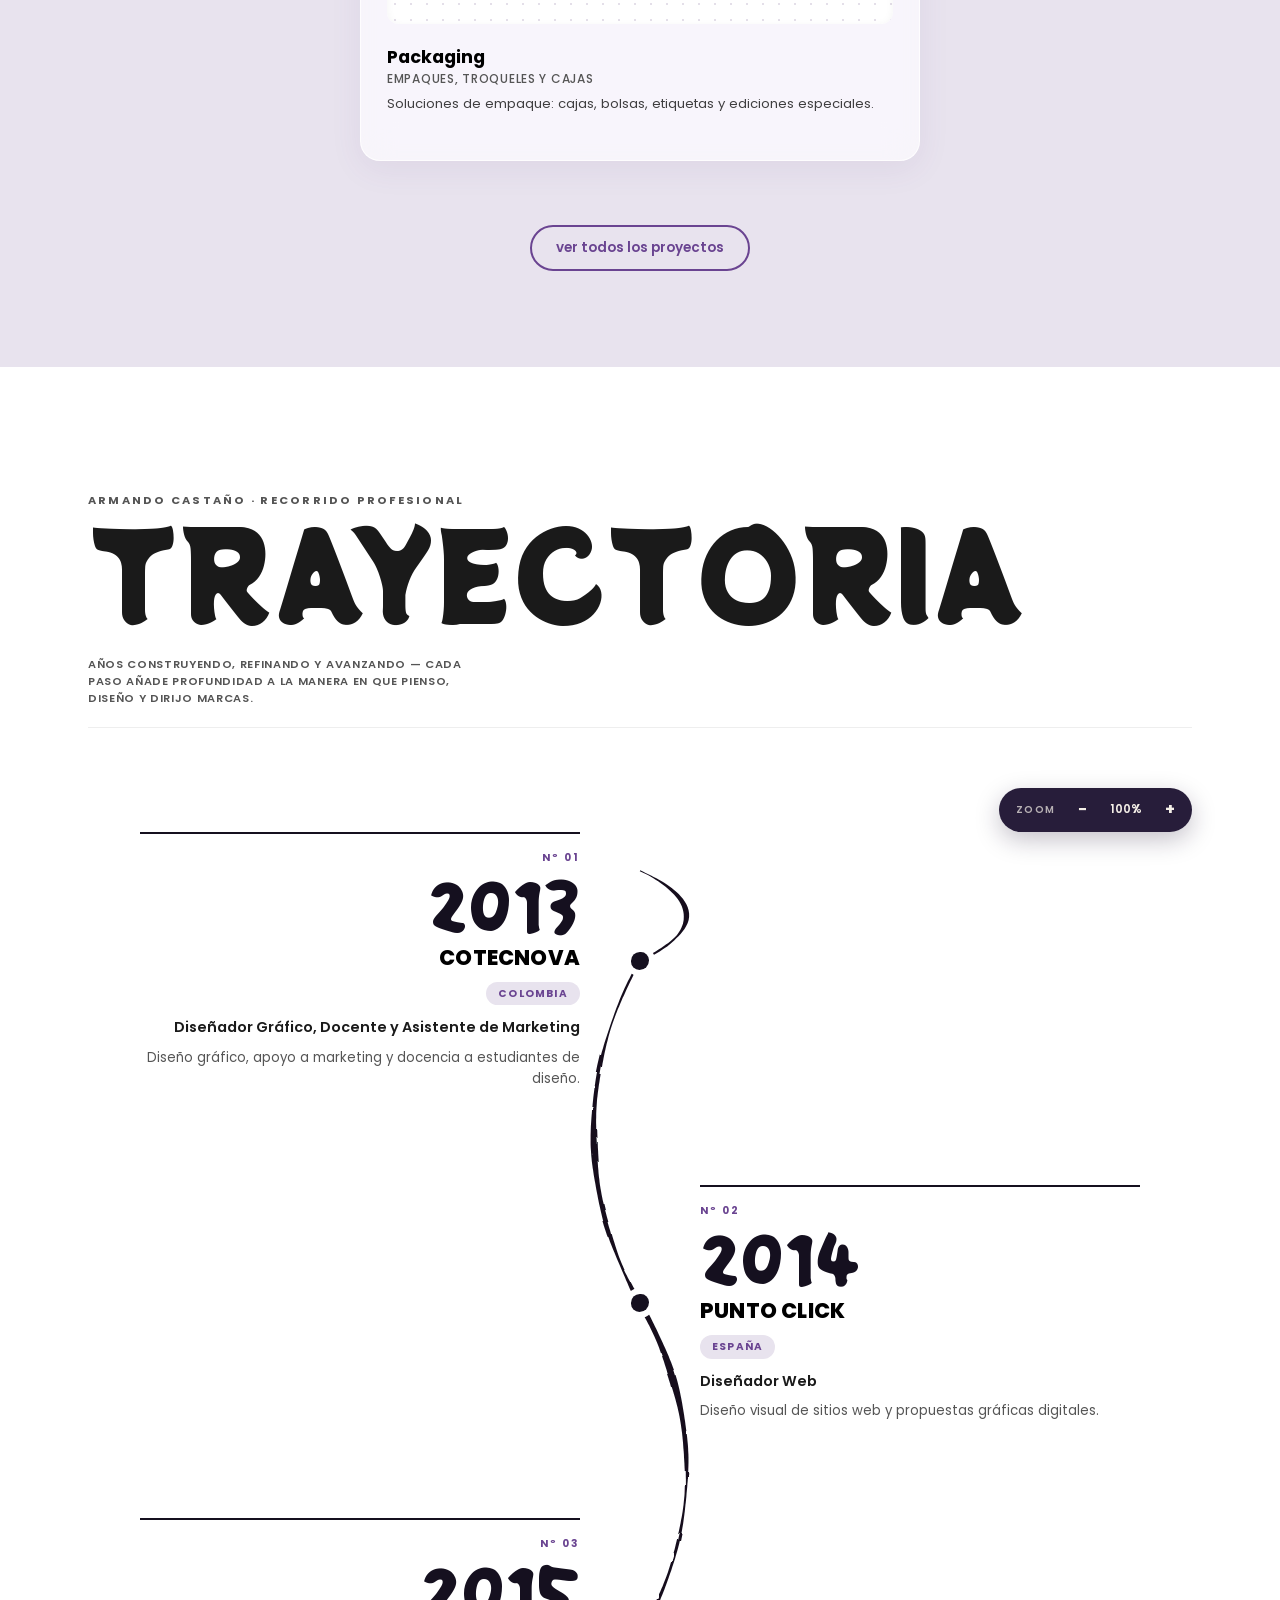
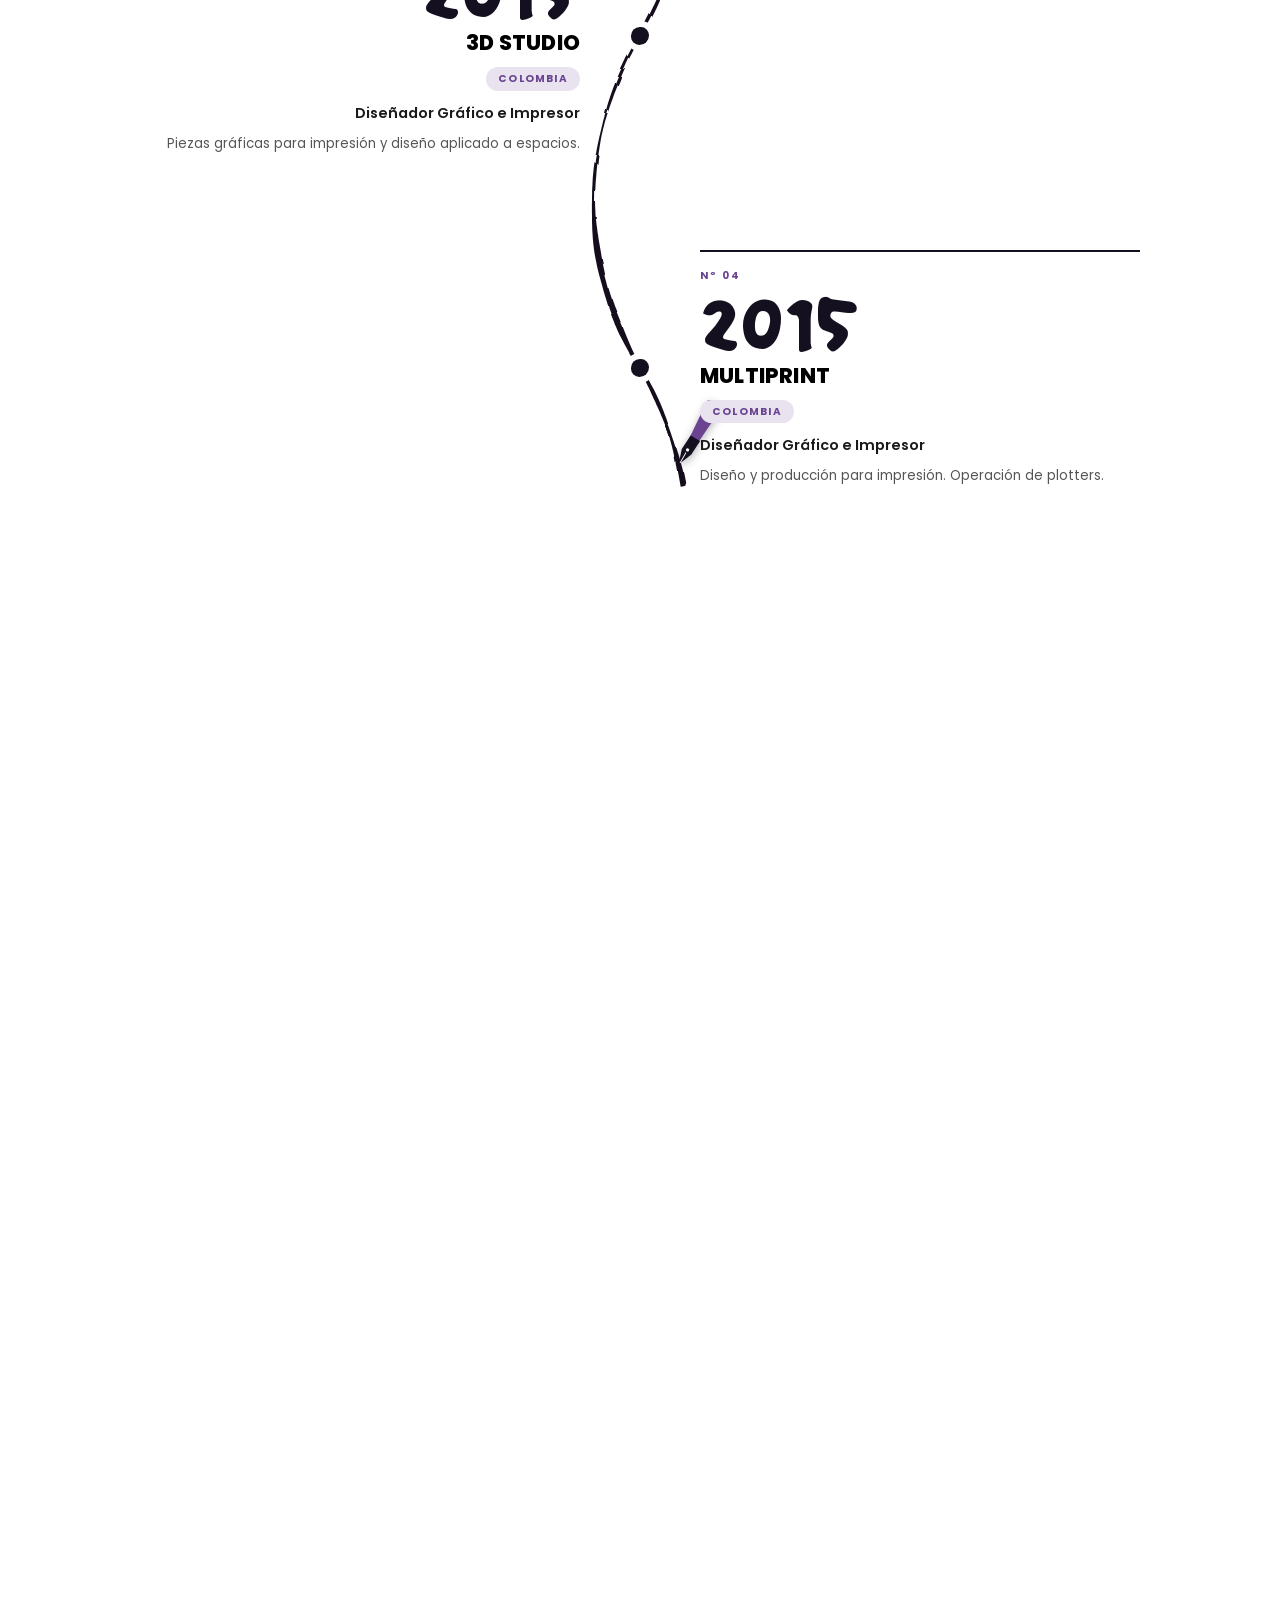
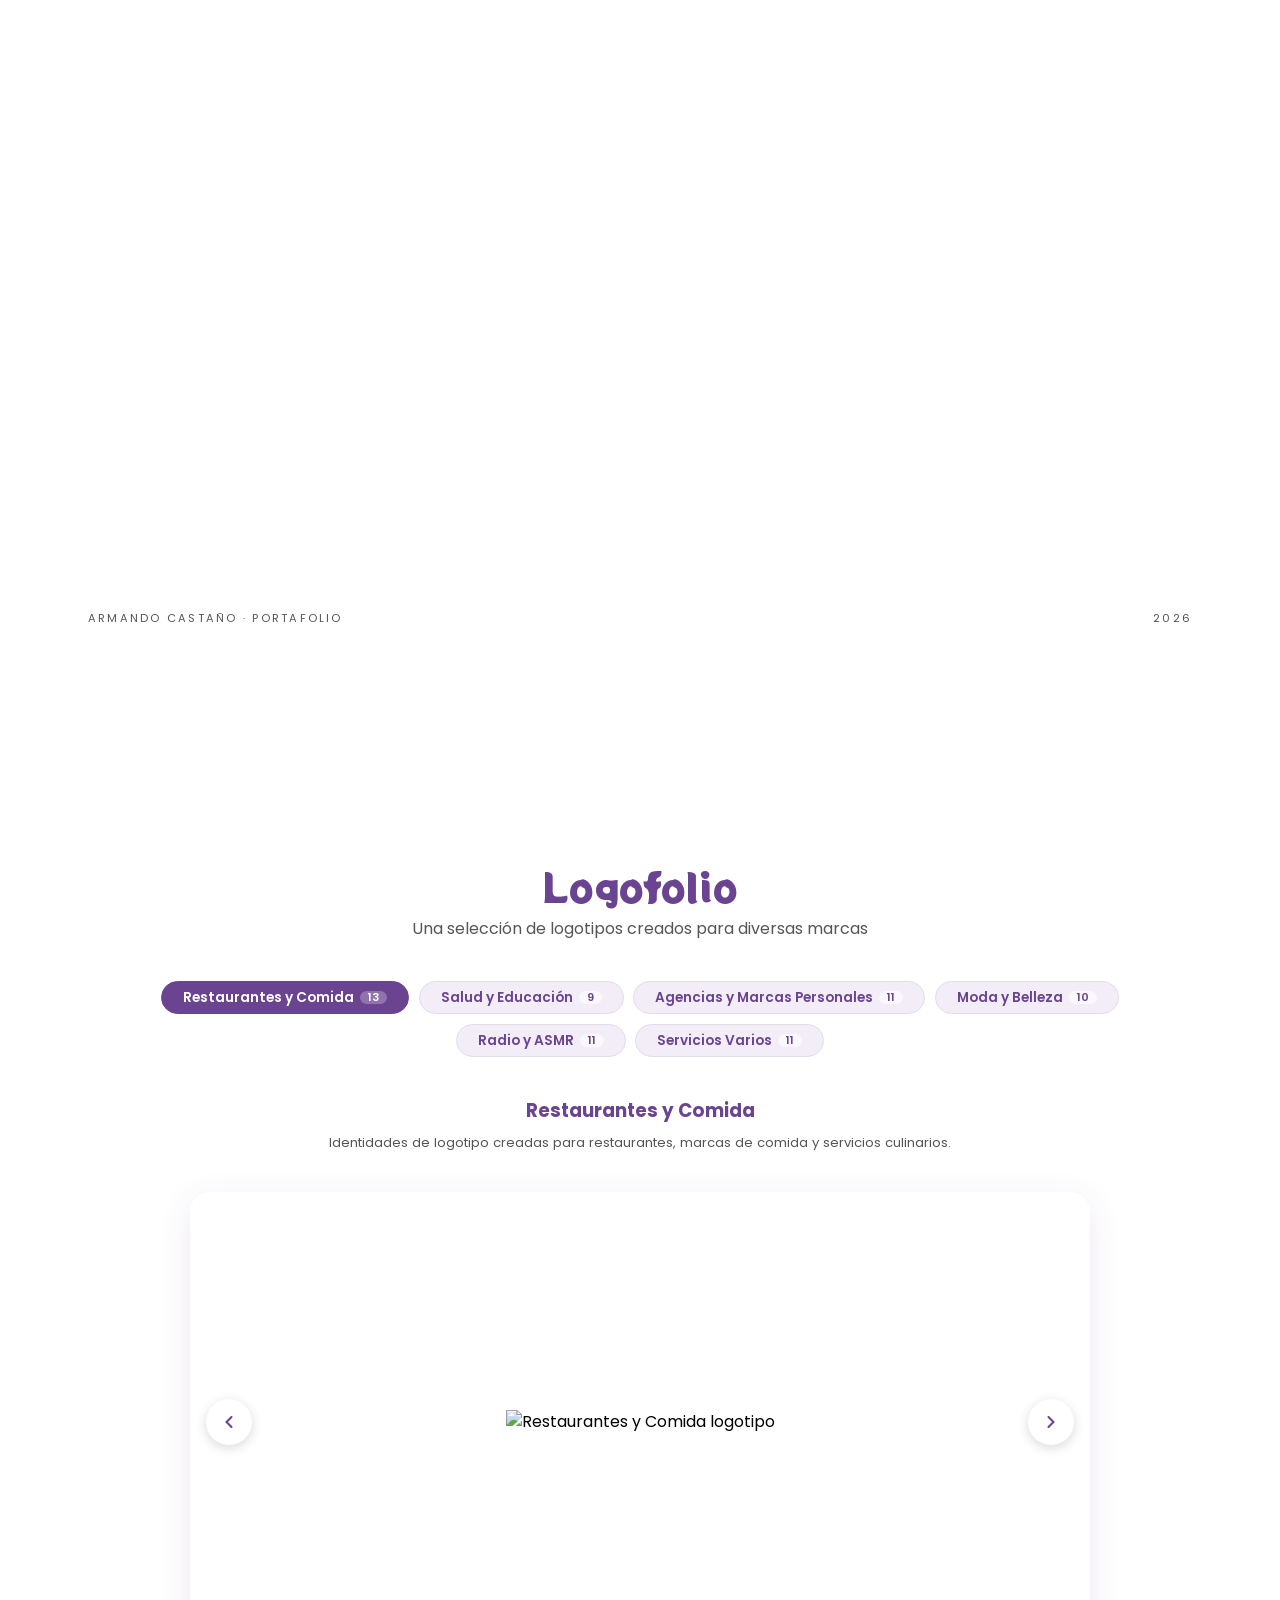
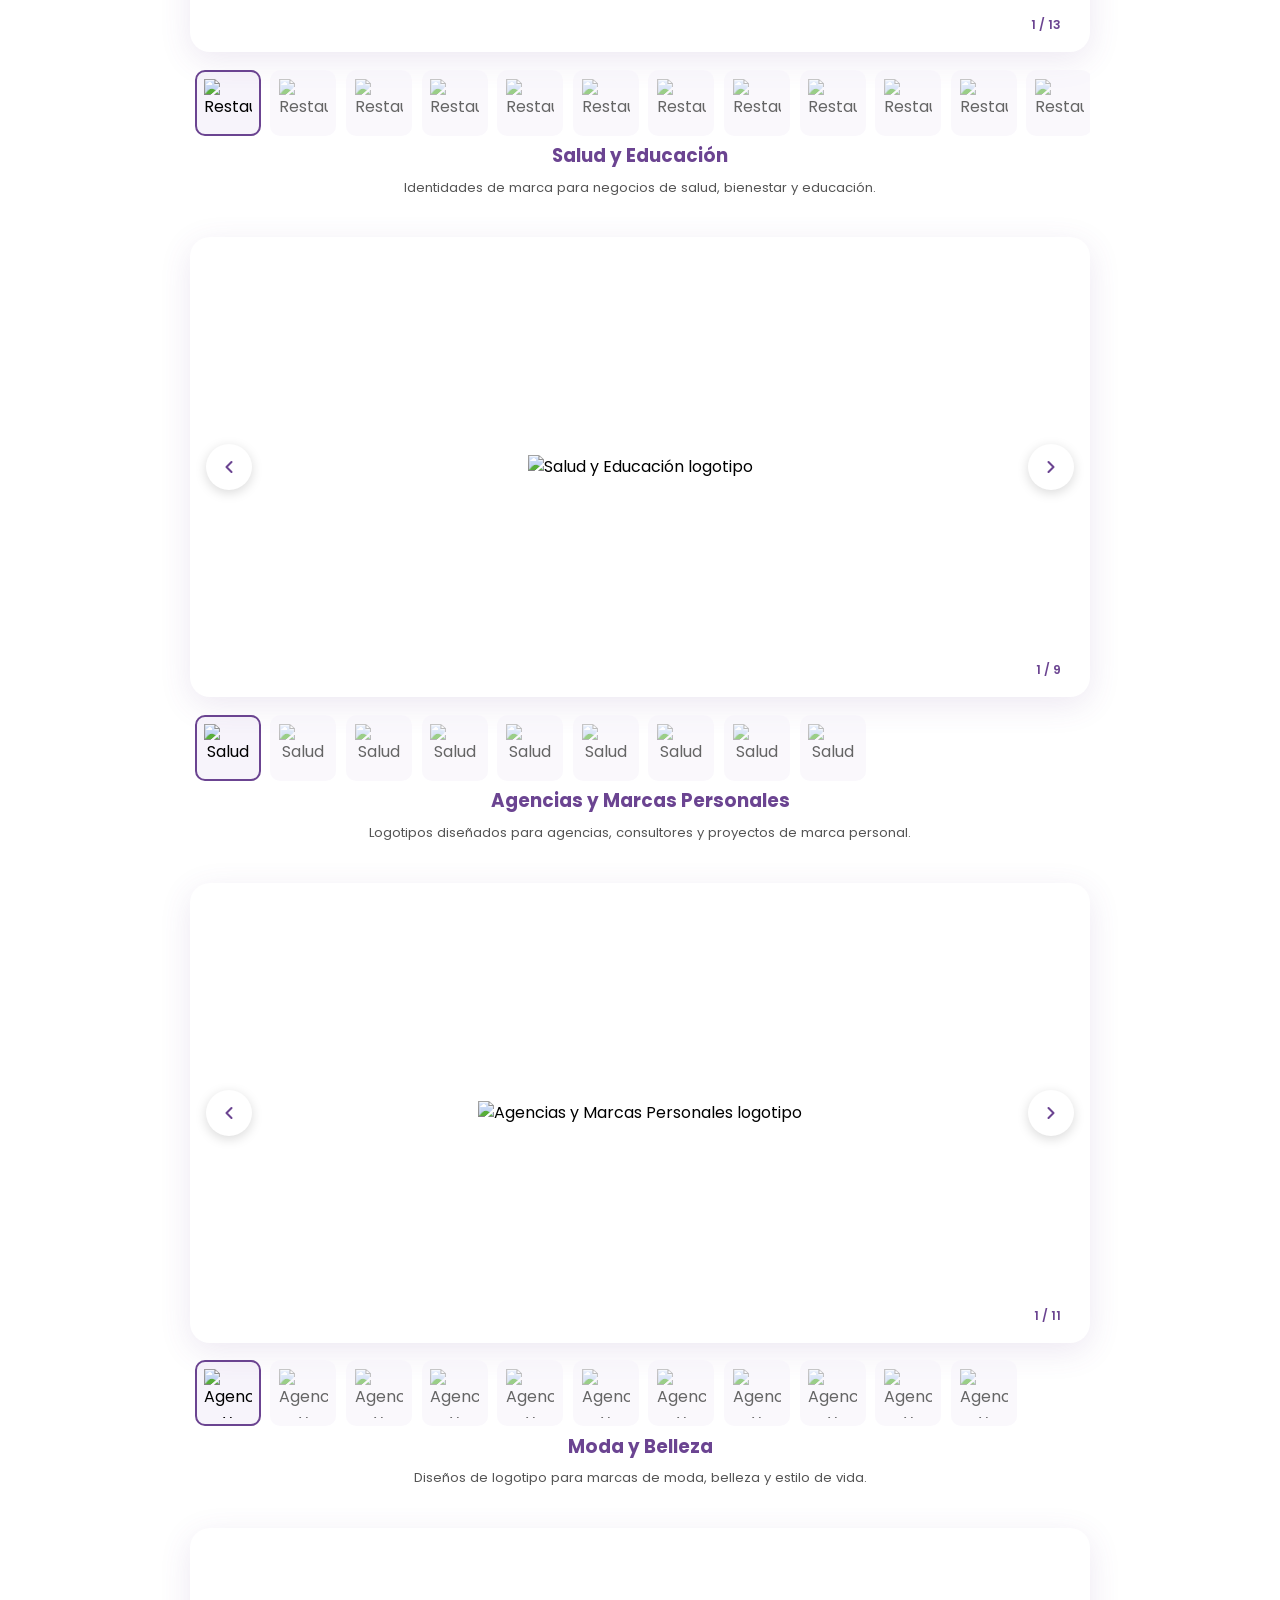
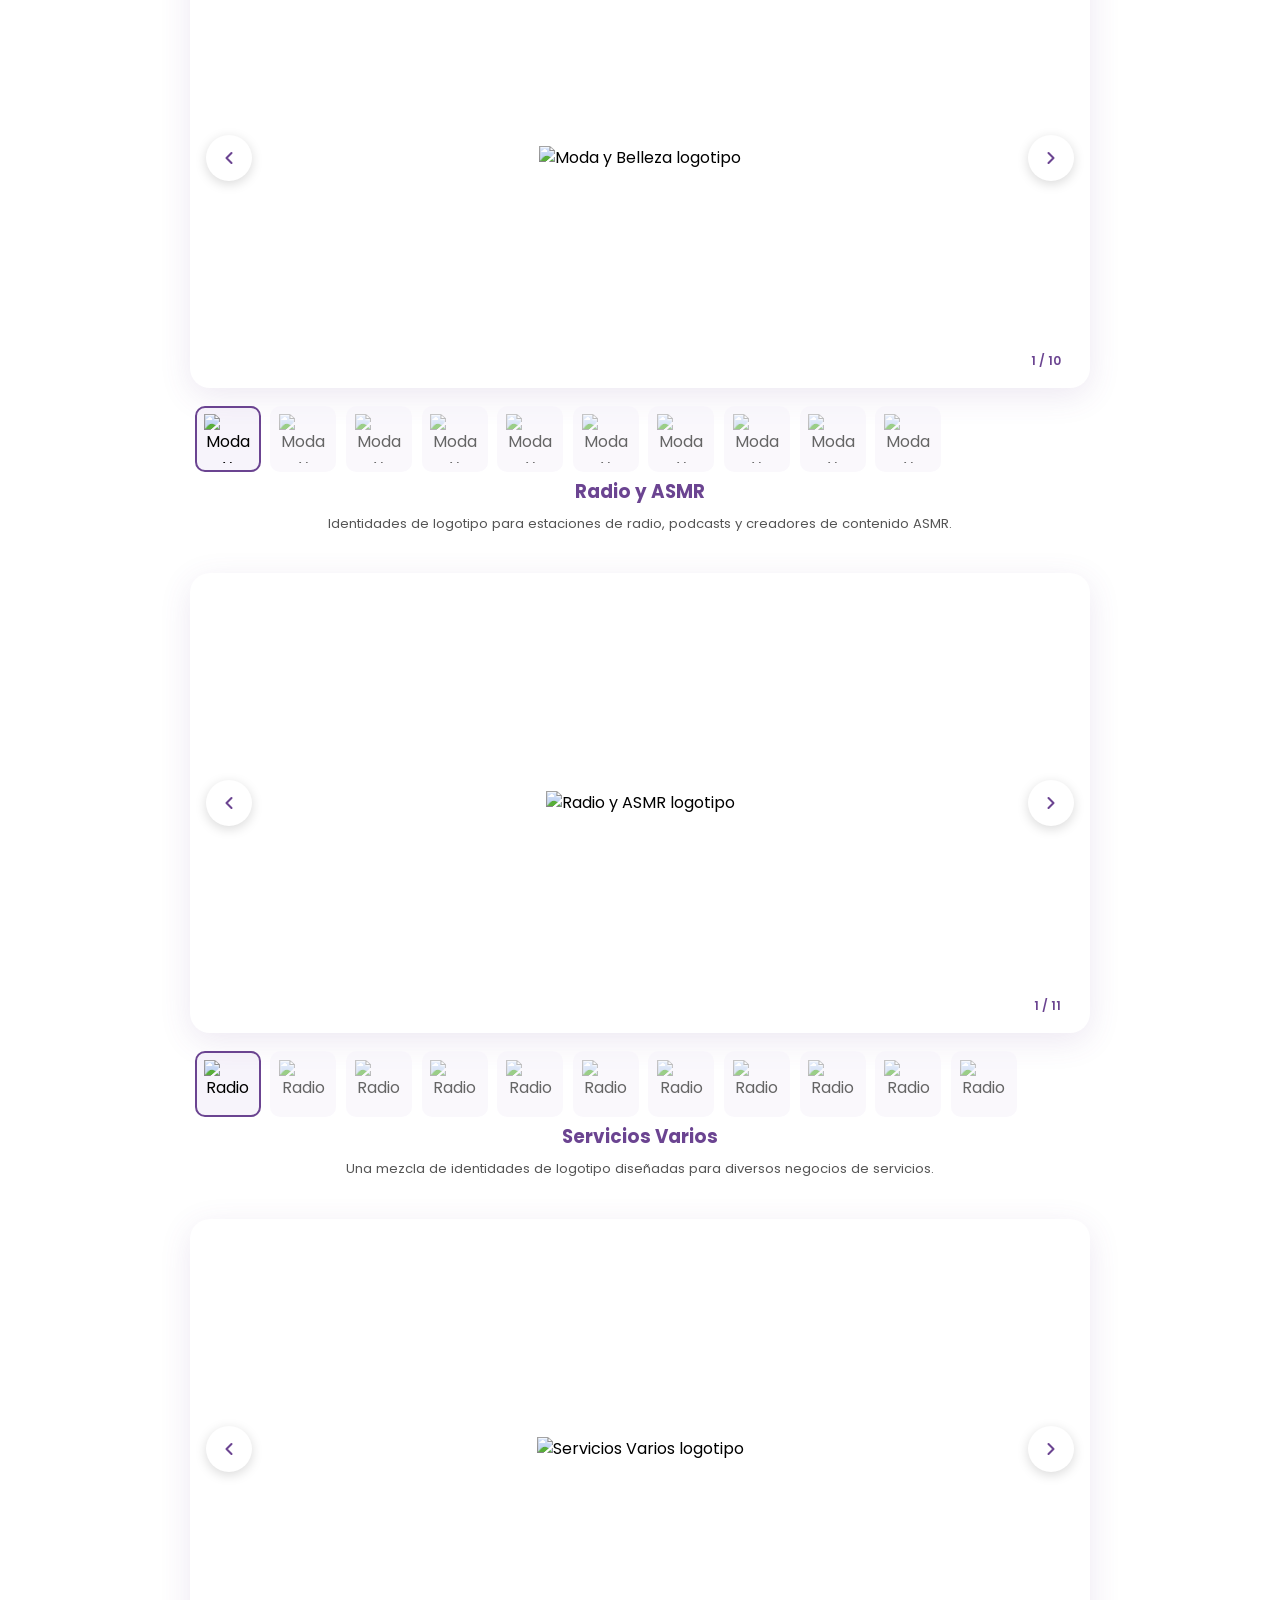
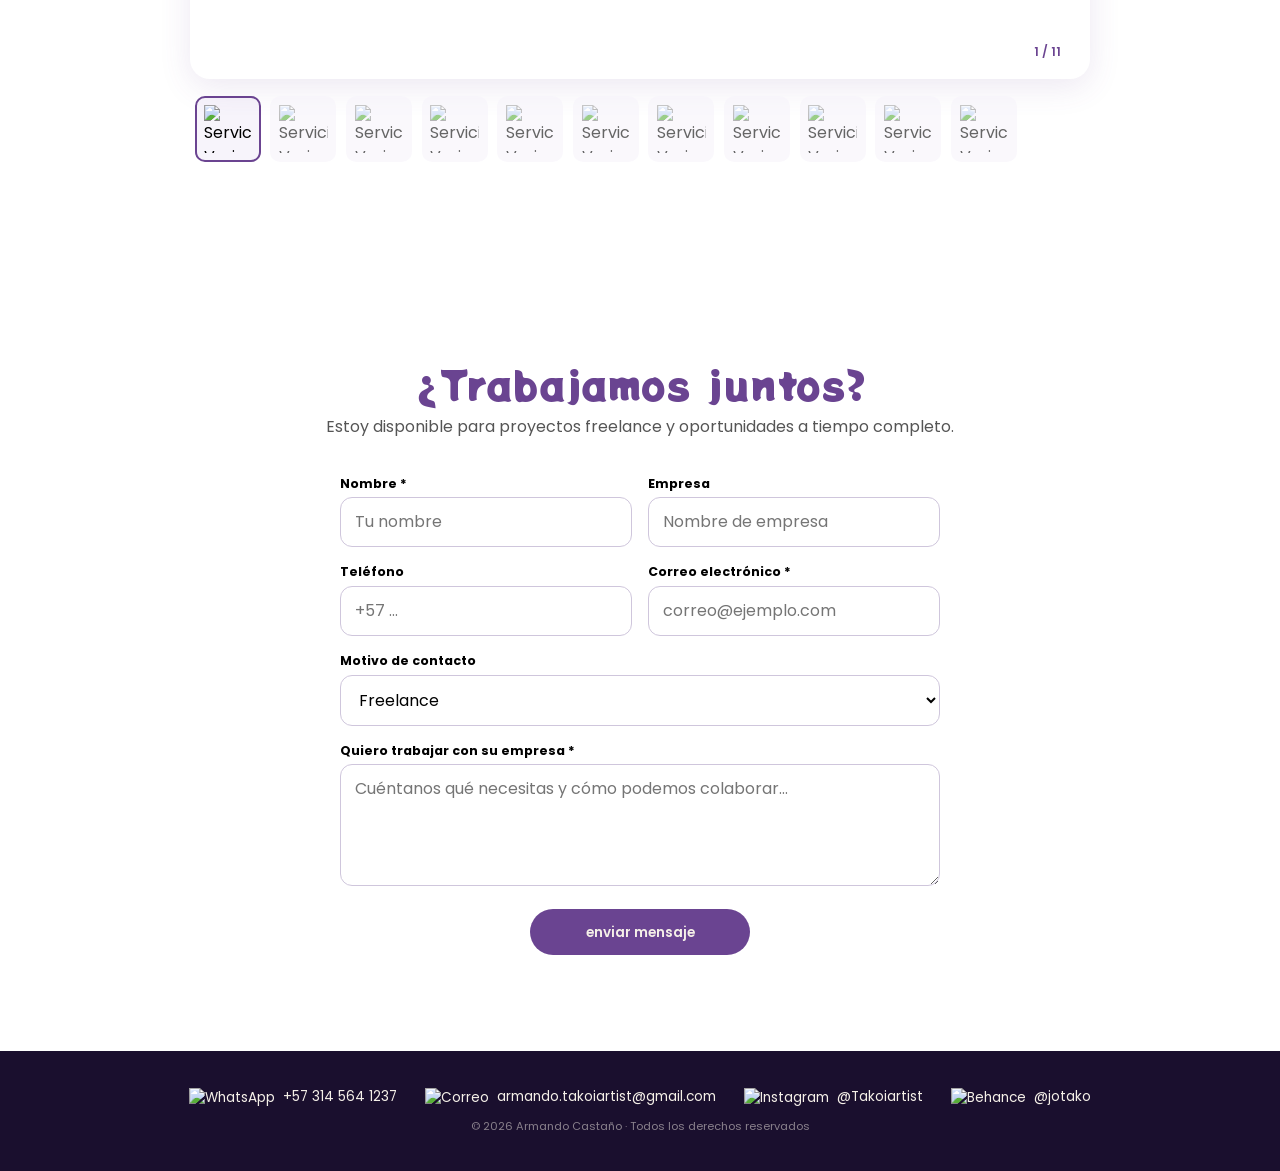
==== commit 7b473db2: "Add files via upload" ====
--- a/index.html
+++ b/index.html
@@ -1456,6 +1456,26 @@
       text-align: center;
       padding: 36px 16px;
       font-size: .85rem;
+    }
+
+    footer .footer-contact {
+      display: flex;
+      flex-wrap: wrap;
+      justify-content: center;
+      align-items: center;
+      gap: 14px 28px;
+    }
+
+    footer .footer-contact a {
+      display: inline-flex;
+      align-items: center;
+      gap: 8px;
+    }
+
+    footer .footer-contact img {
+      width: auto;
+      height: 20px;
+      display: block;
     }
 
     footer a:hover {
@@ -1996,7 +2016,20 @@
   </main>
 
   <footer>
-    <a href="mailto:armando.takoi.artist@gmail.com">📧 armando.takoi.artist@gmail.com</a> · <a href="tel:+573145641237">📱 +57 314 564 1237</a>
+    <div class="footer-contact">
+      <a href="https://wa.me/573145641237" target="_blank" rel="noopener">
+        <img src="https://raw.githubusercontent.com/armandotakoiartist-cpu/armandocasta-odise-adorvisual/ea11d1f15eab902f52023e64a1fb70aa56b20a30/whatsapp%20(2).png" alt="WhatsApp" height="20"> +57 314 564 1237
+      </a>
+      <a href="mailto:armando.takoiartist@gmail.com">
+        <img src="https://raw.githubusercontent.com/armandotakoiartist-cpu/armandocasta-odise-adorvisual/ea11d1f15eab902f52023e64a1fb70aa56b20a30/correo.png" alt="Correo" height="20"> armando.takoiartist@gmail.com
+      </a>
+      <a href="https://instagram.com/Takoiartist" target="_blank" rel="noopener">
+        <img src="https://raw.githubusercontent.com/armandotakoiartist-cpu/armandocasta-odise-adorvisual/ea11d1f15eab902f52023e64a1fb70aa56b20a30/Recurso%20131.png" alt="Instagram" height="20"> @Takoiartist
+      </a>
+      <a href="https://www.behance.net/jotako" target="_blank" rel="noopener">
+        <img src="https://raw.githubusercontent.com/armandotakoiartist-cpu/armandocasta-odise-adorvisual/ea11d1f15eab902f52023e64a1fb70aa56b20a30/behance.png" alt="Behance" height="20"> @jotako
+      </a>
+    </div>
     <p data-en="© 2026 Armando Castaño · All rights reserved">© 2026 Armando Castaño · Todos los derechos reservados</p>
   </footer>
 
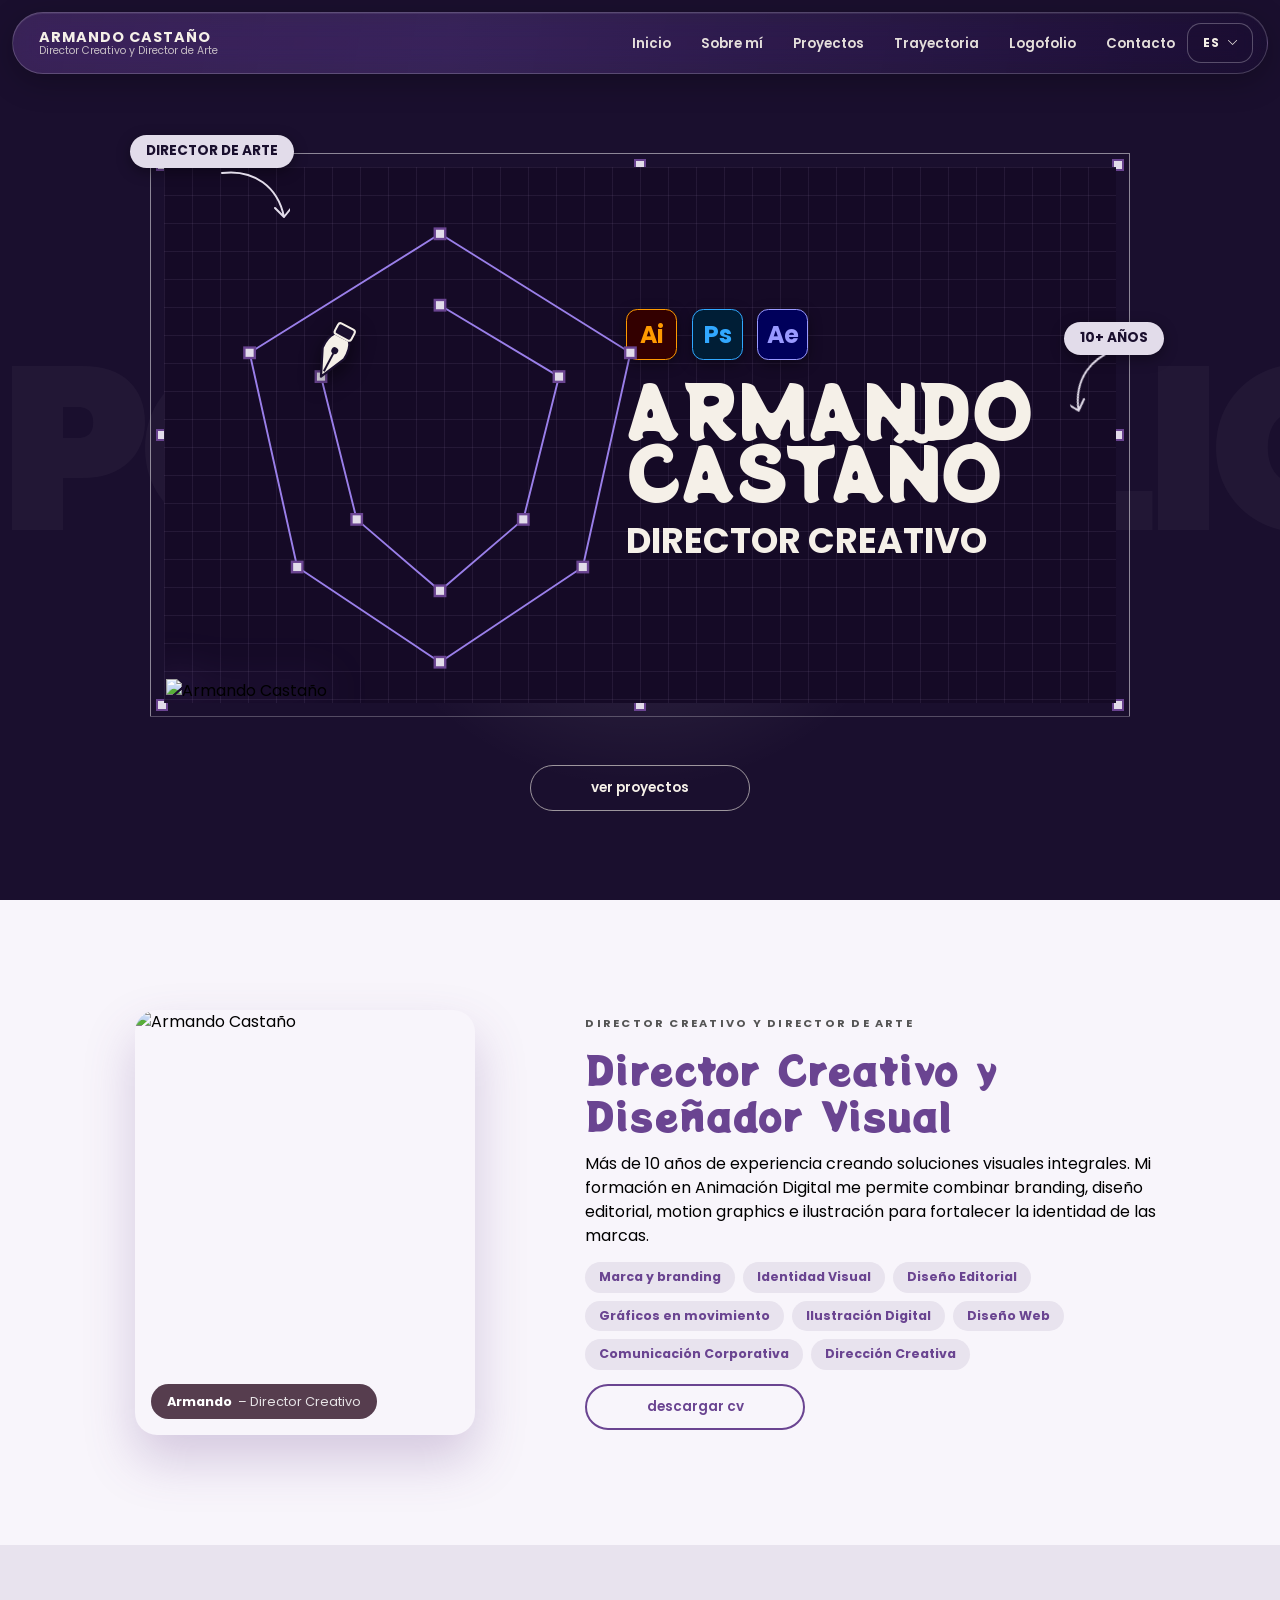
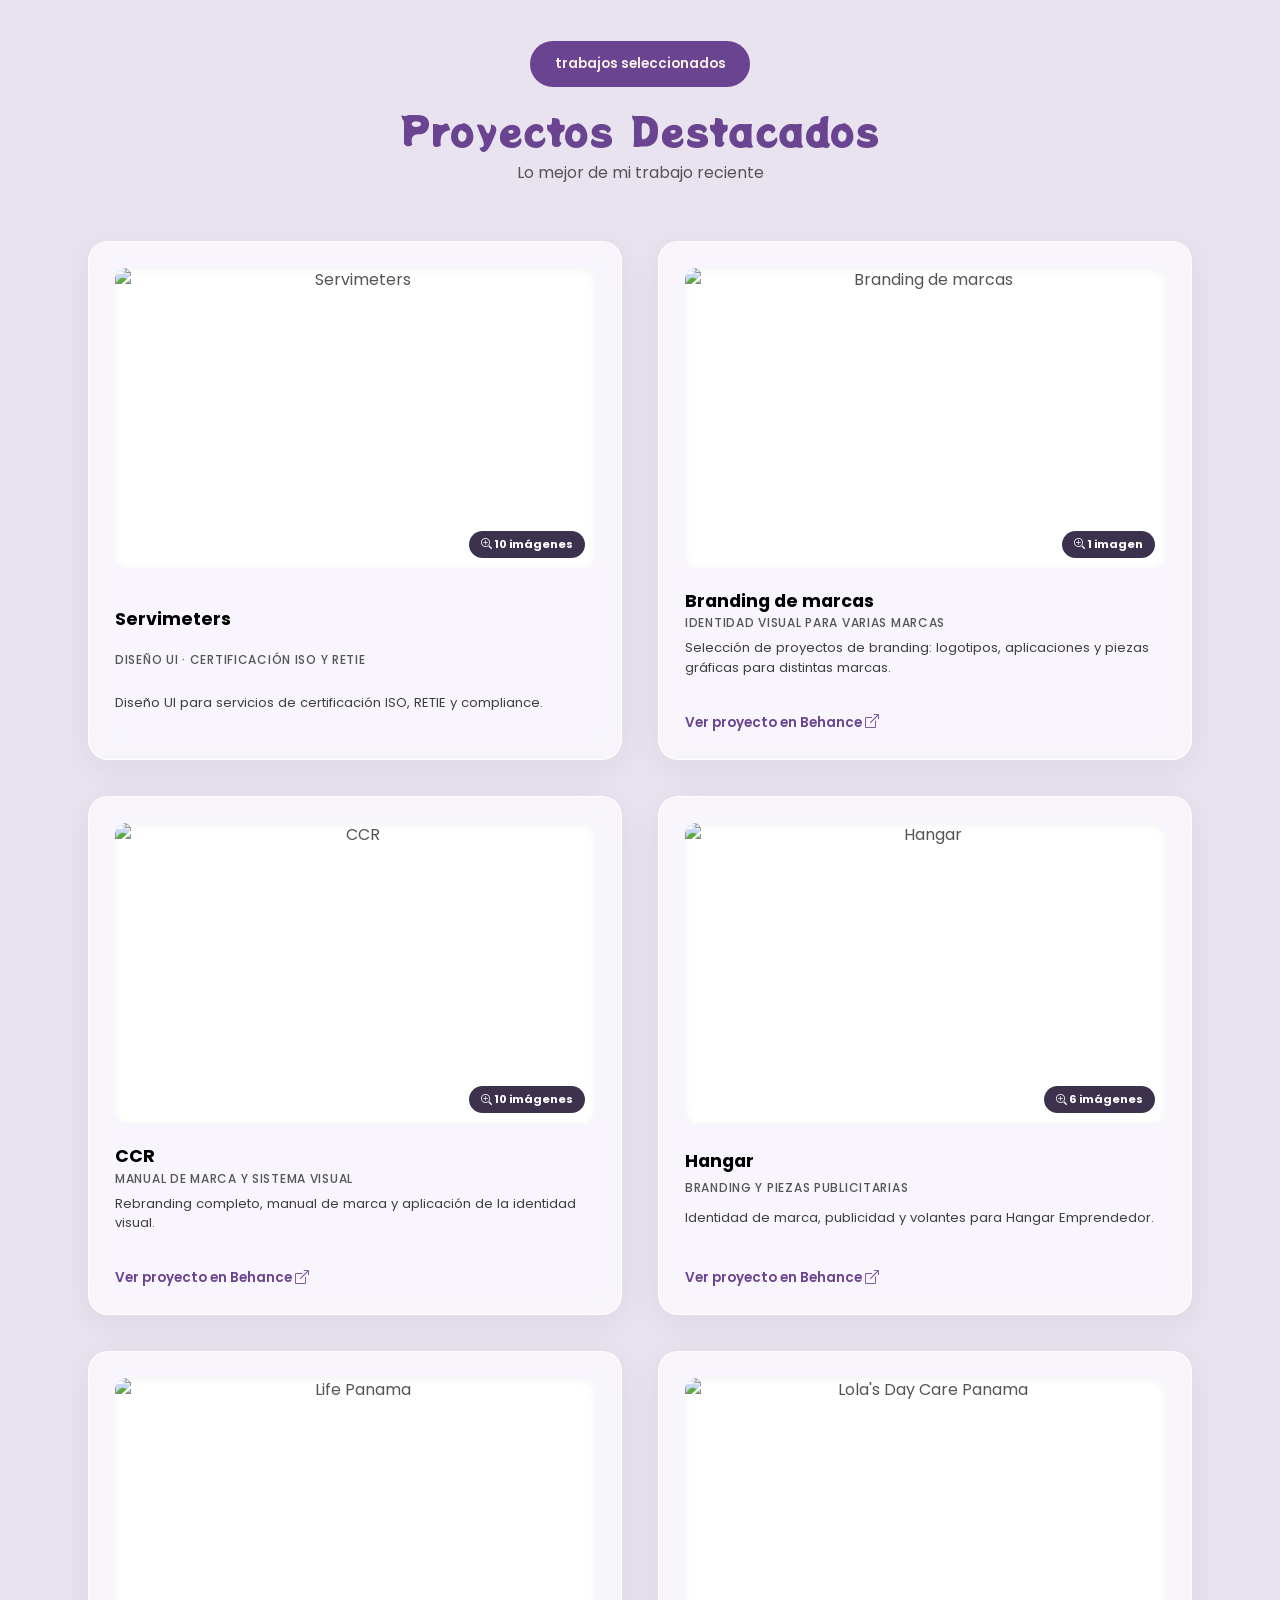
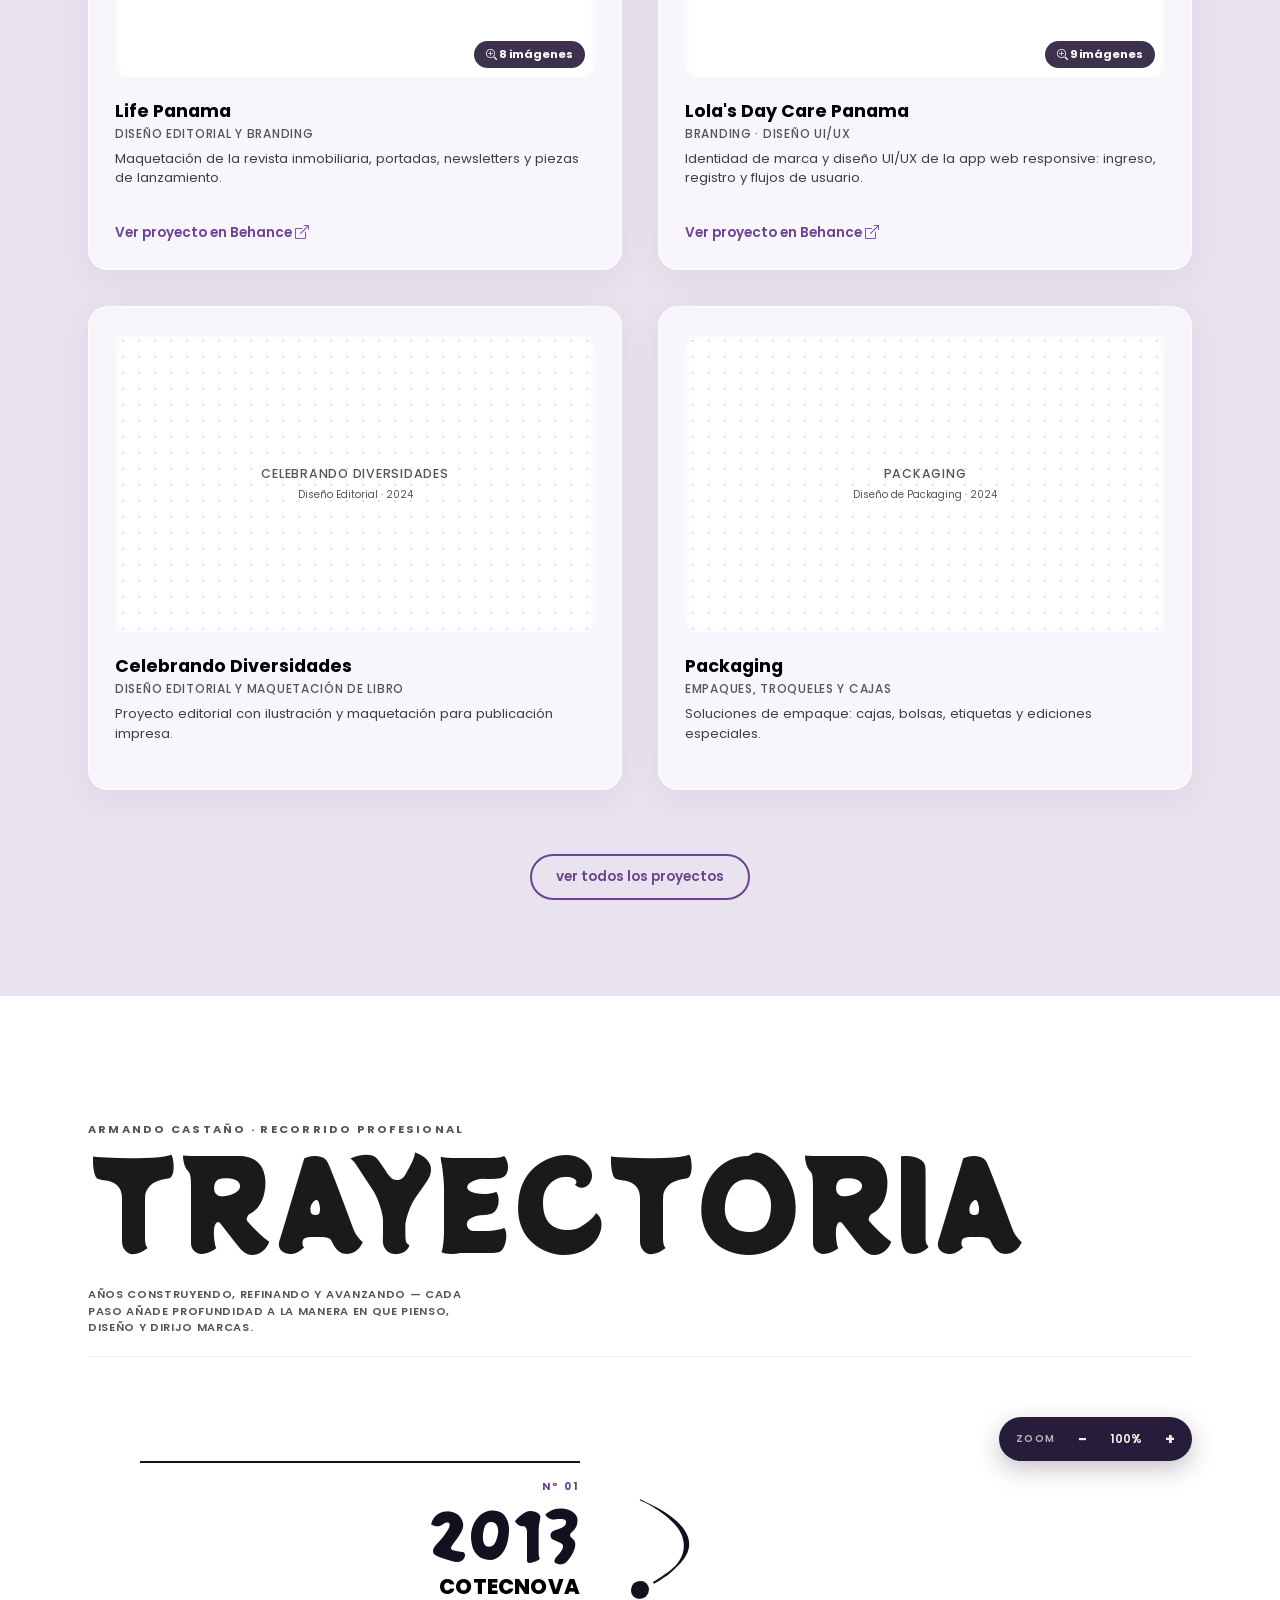
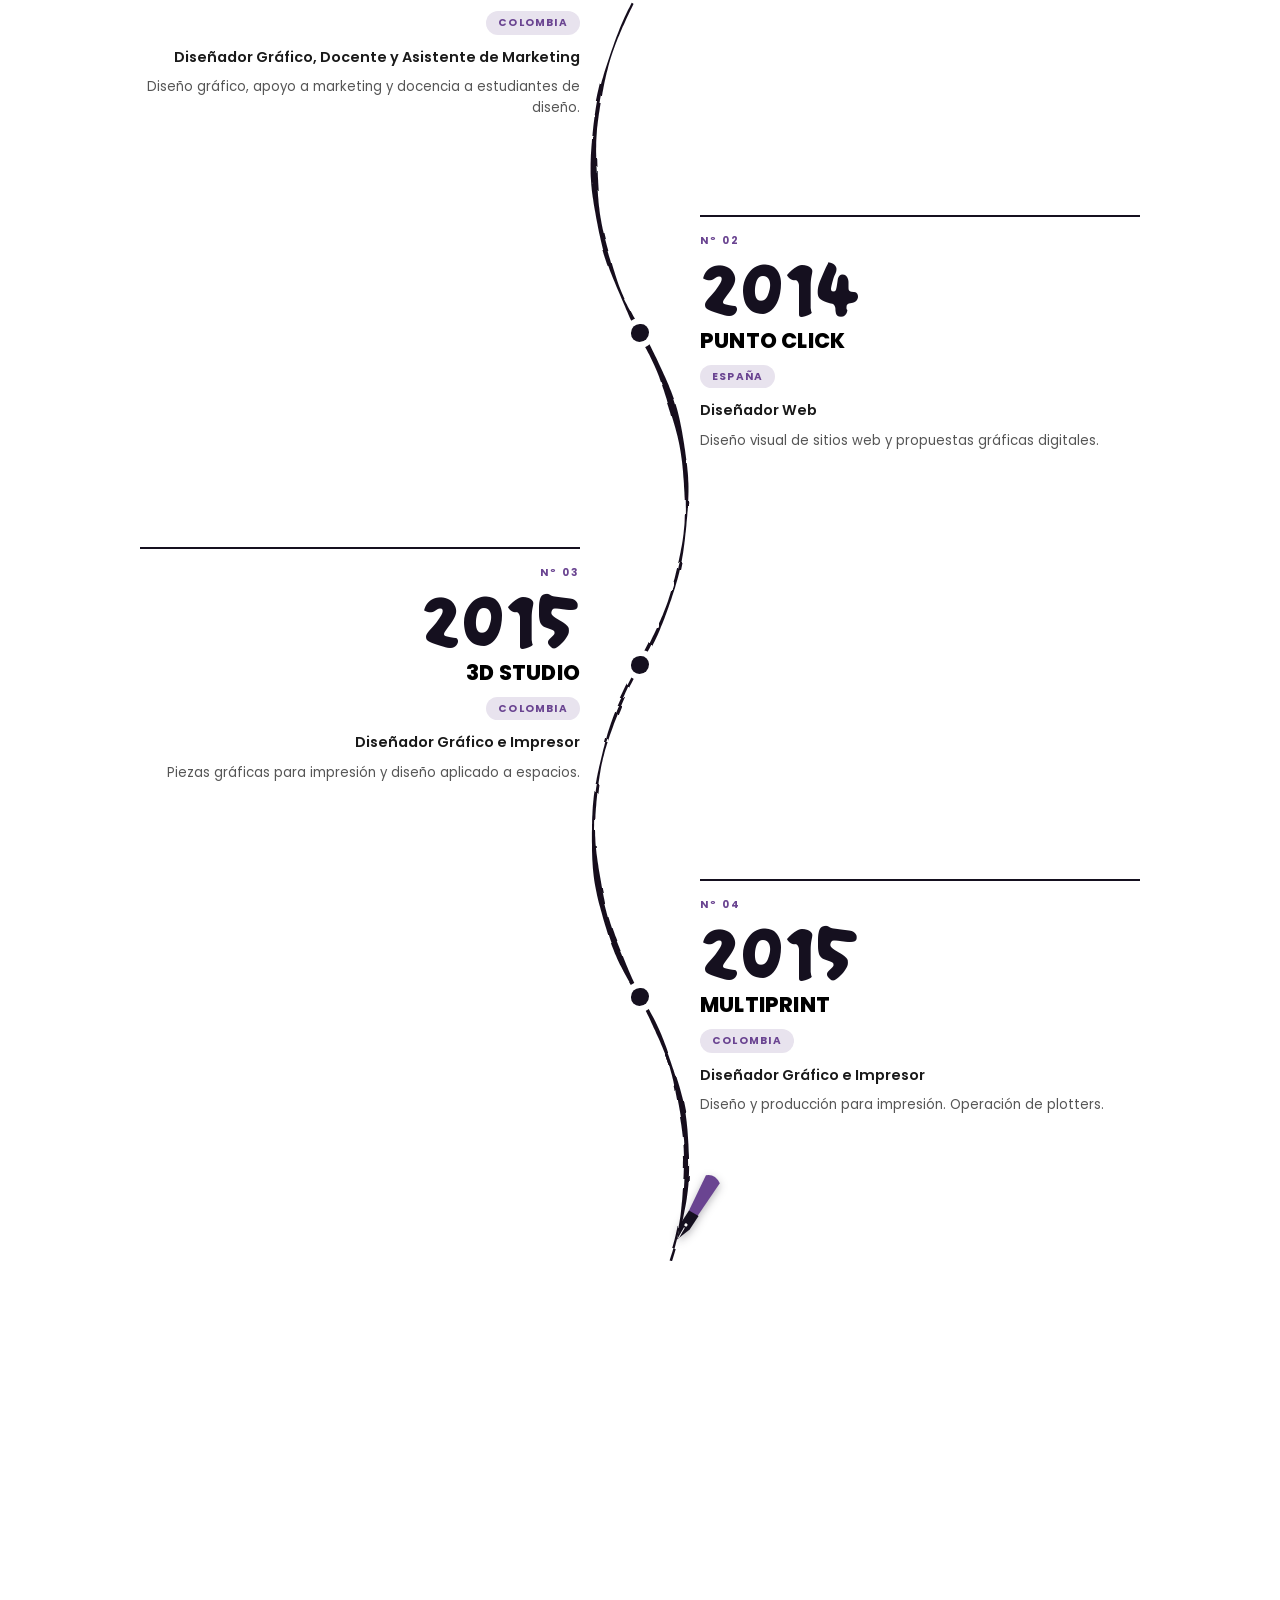
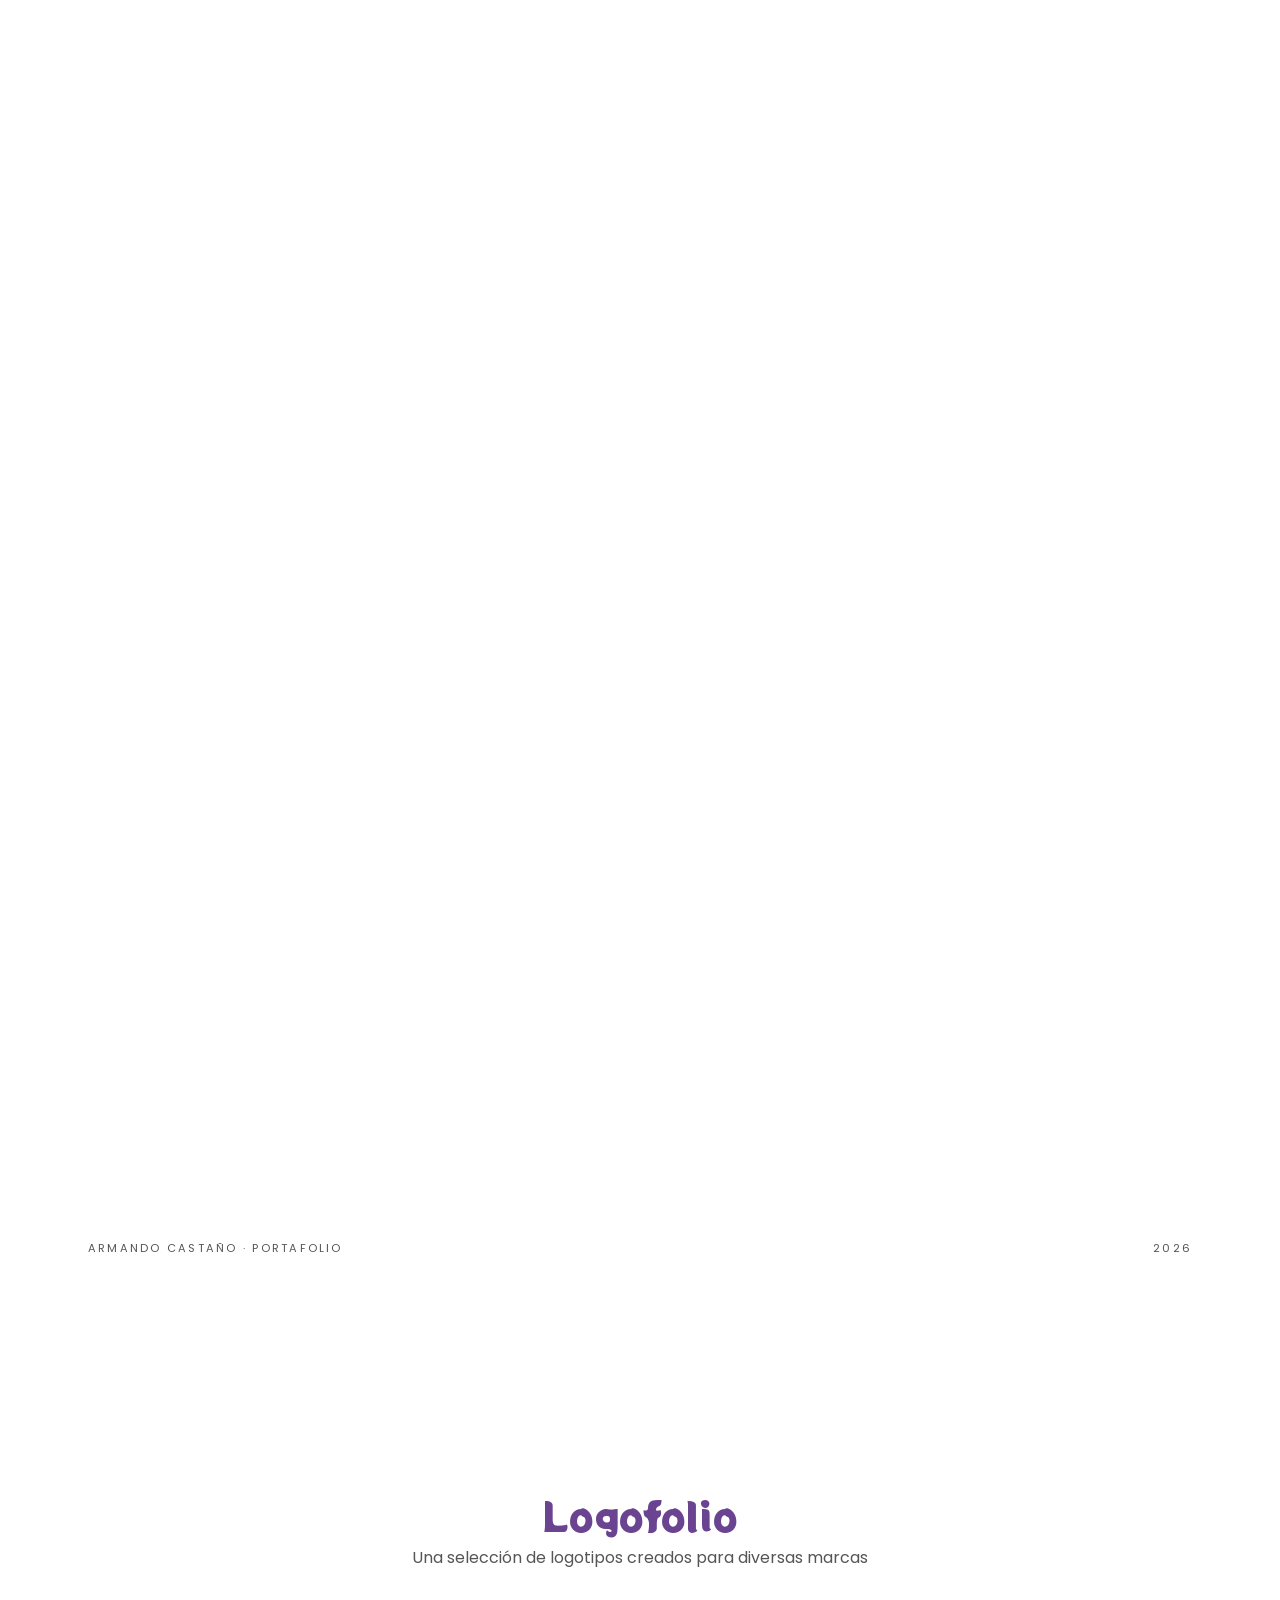
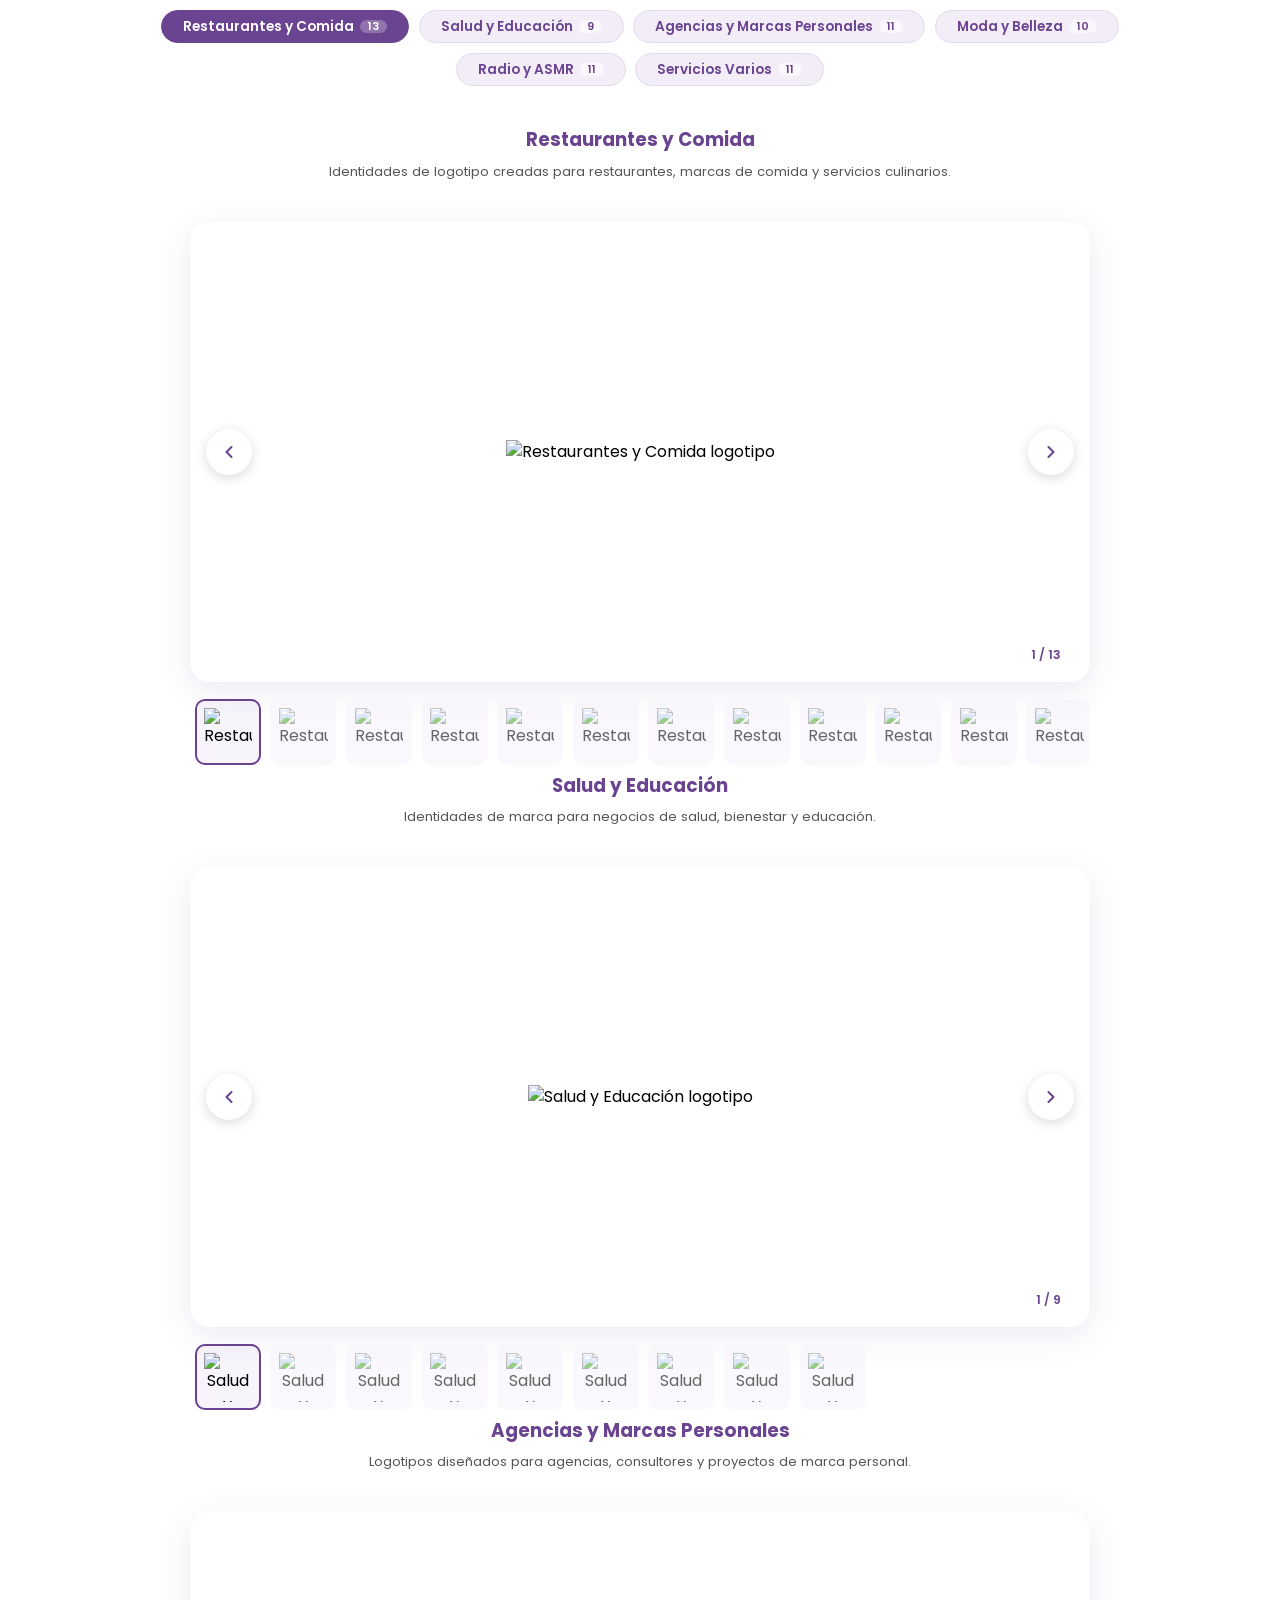
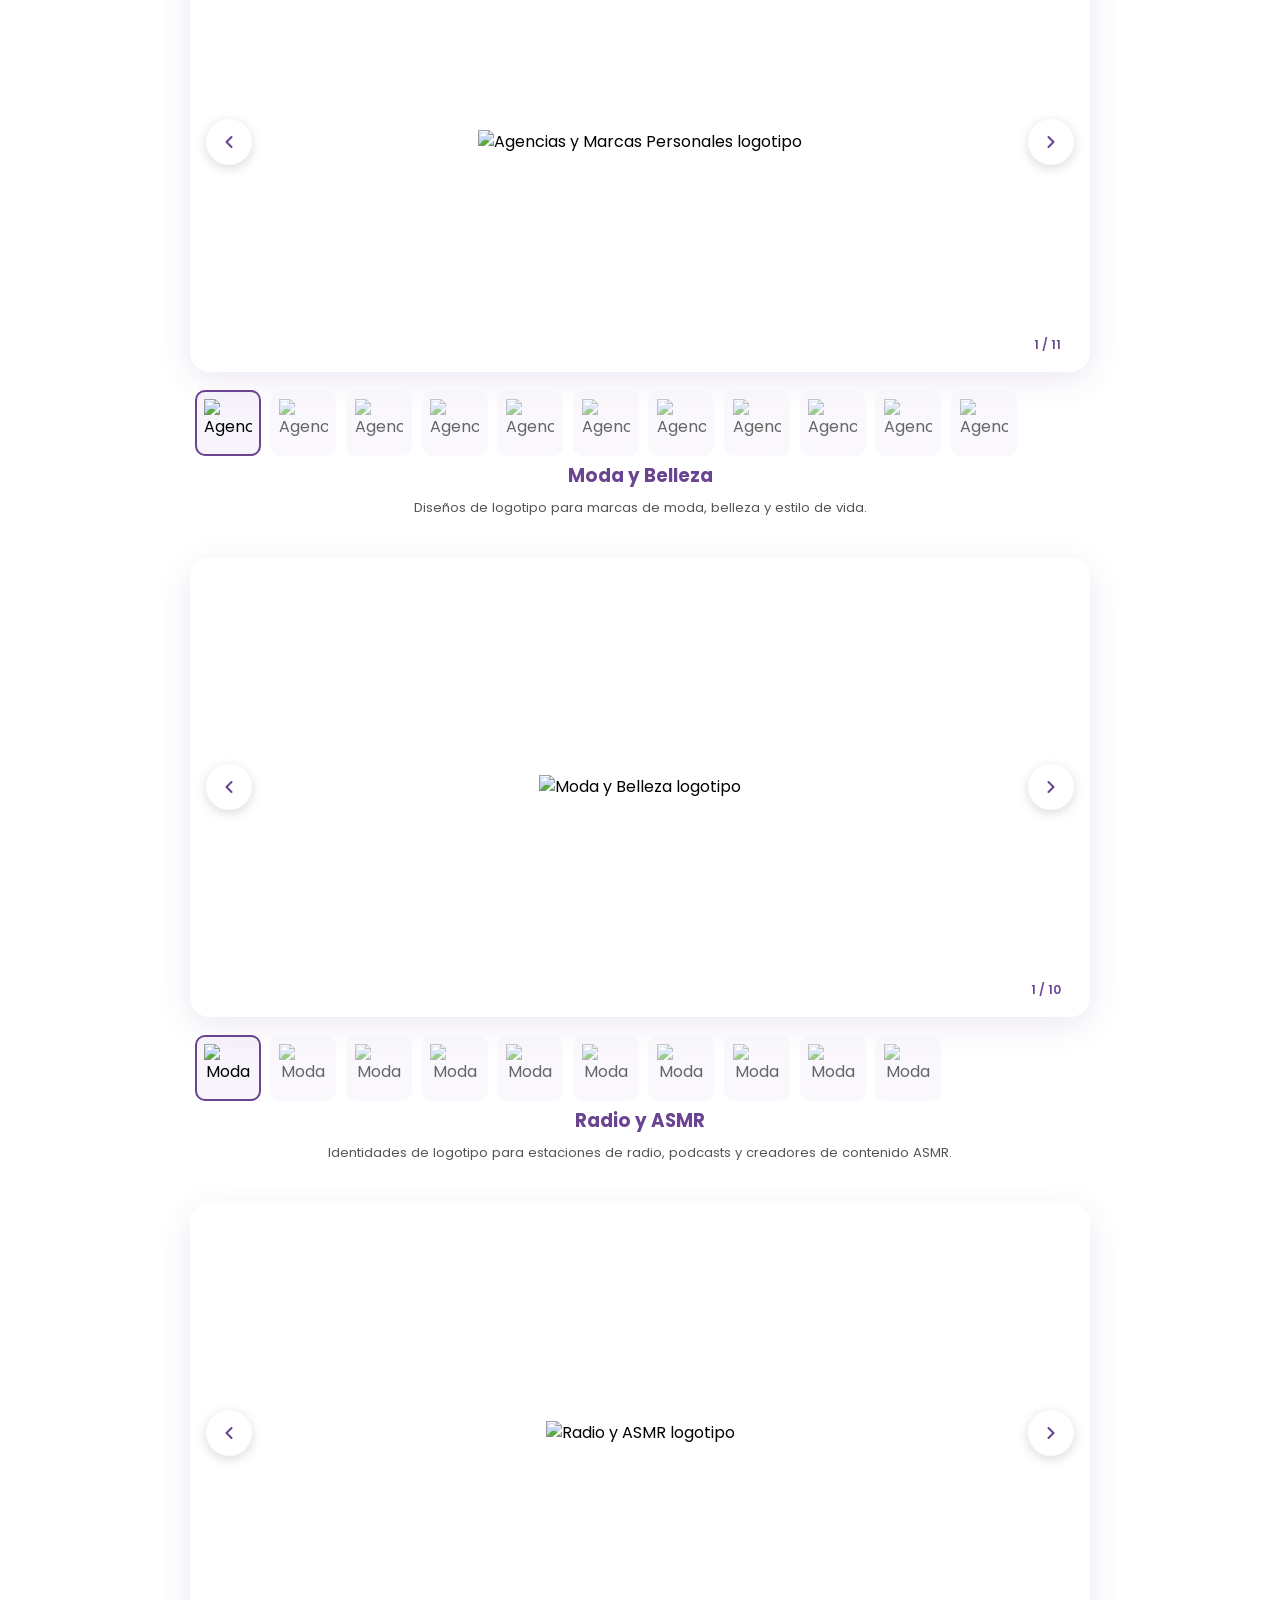
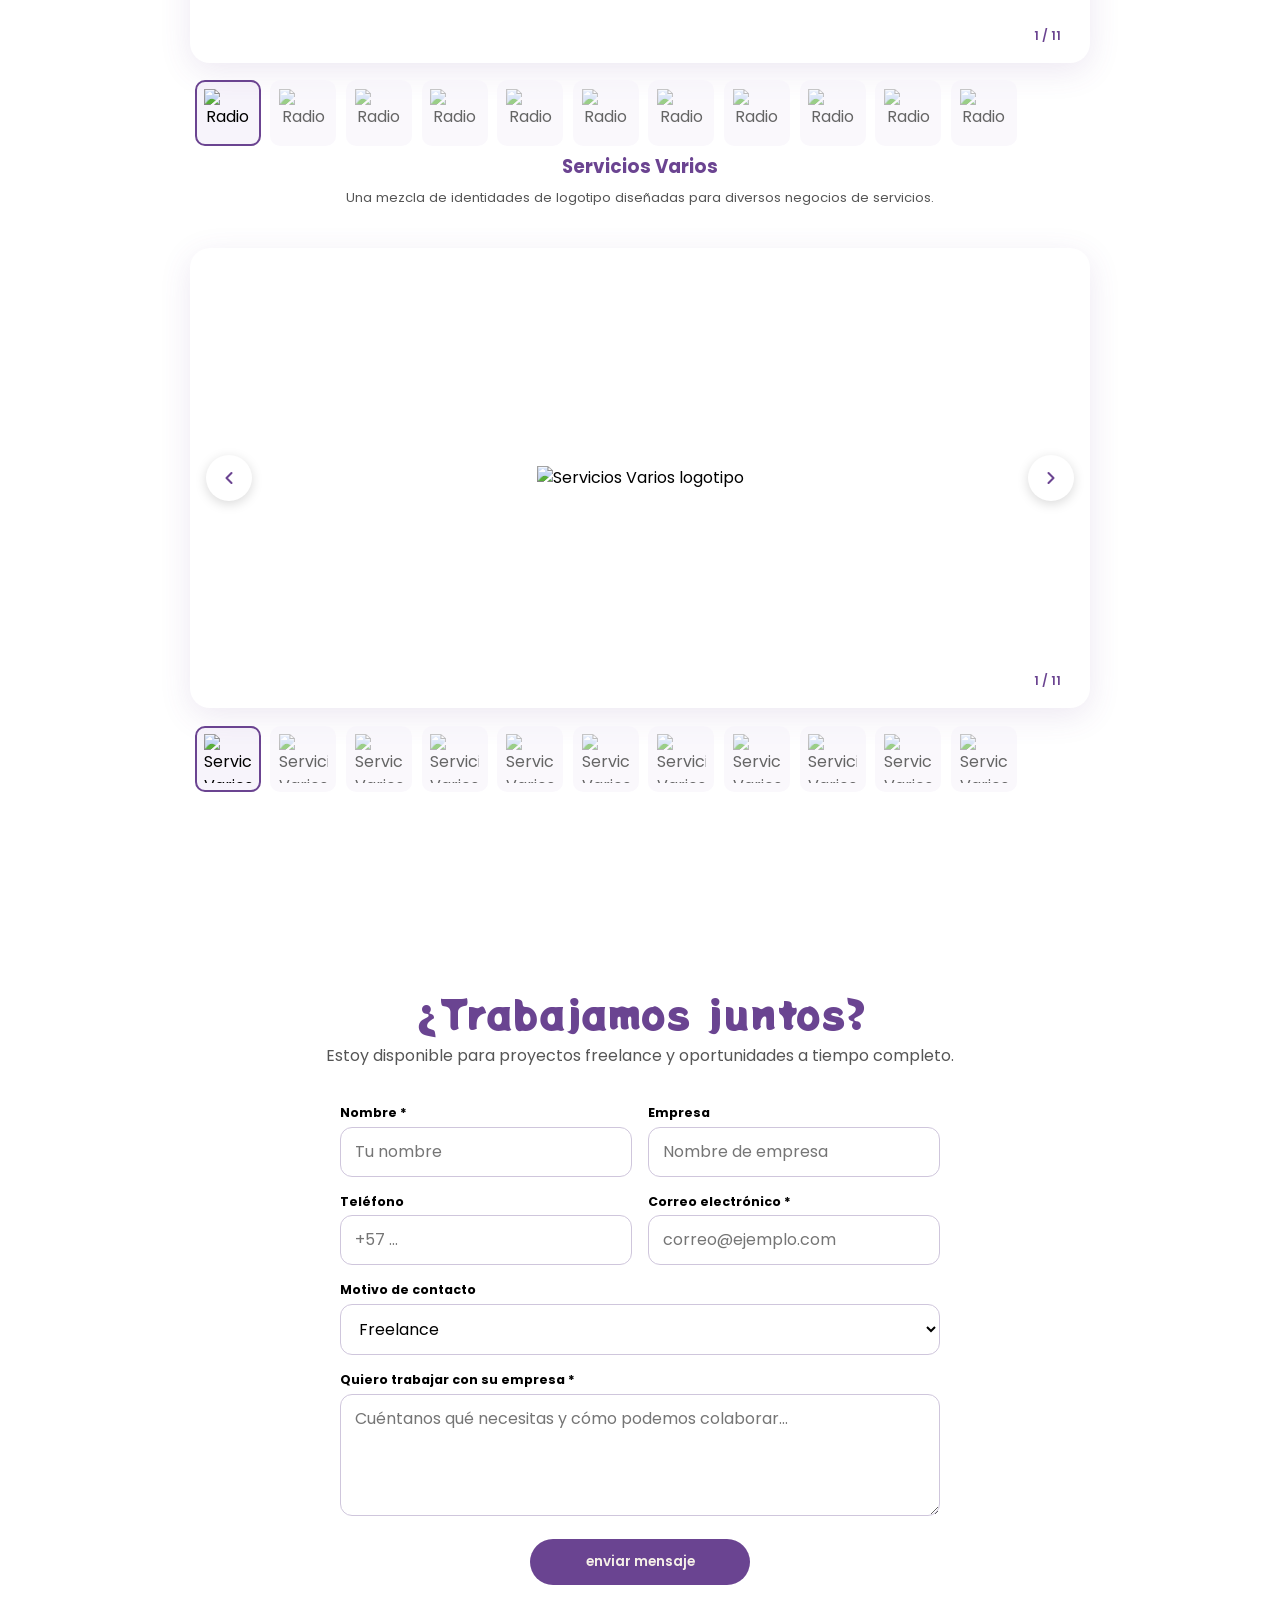
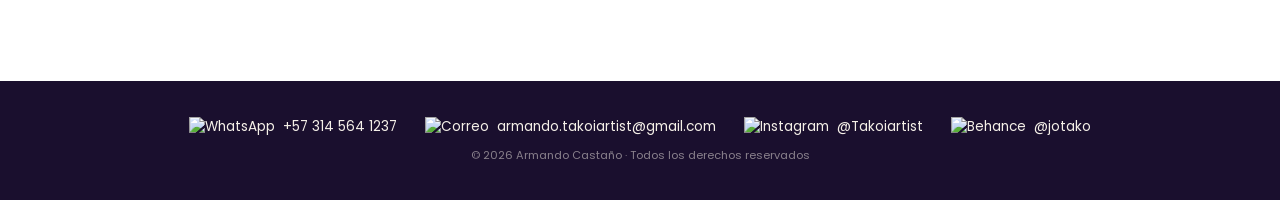
==== commit dbac128a: "Add files via upload" ====
--- a/index.html
+++ b/index.html
@@ -898,7 +898,7 @@
       box-shadow: 0 16px 40px rgba(106, 68, 145, .16);
     }
 
-    .card:last-child {
+    .card:last-child:nth-child(odd) {
       grid-column: 1/-1;
       max-width: 560px;
       justify-self: center;
@@ -1562,12 +1562,68 @@
       gap: 10px;
     }
 
+    #lb-stage {
+      flex: 1;
+      min-height: 0;
+      width: 100%;
+      display: flex;
+      align-items: center;
+      justify-content: center;
+      overflow: hidden;
+      cursor: zoom-in;
+      touch-action: none;
+      user-select: none;
+    }
+
+    #lb-stage.zoomed { cursor: grab; }
+    #lb-stage.drag { cursor: grabbing; }
+
     #lb figure img {
       max-width: 100%;
-      max-height: calc(100vh - 170px);
+      max-height: calc(100vh - 190px);
       object-fit: contain;
       border-radius: 8px;
-    }
+      transform-origin: center;
+      transition: transform .15s ease-out;
+      -webkit-user-drag: none;
+      pointer-events: none;
+    }
+
+    #lb-stage.drag img { transition: none; }
+
+    #lb .zt {
+      position: absolute;
+      top: 14px;
+      left: 14px;
+      z-index: 2;
+      display: flex;
+      align-items: center;
+      gap: 6px;
+      color: #e2dcea;
+      font-size: .8rem;
+    }
+
+    #lb .zt button {
+      width: 40px;
+      height: 40px;
+      font-size: 1.3rem;
+    }
+
+    #lb .zt span {
+      min-width: 44px;
+      text-align: center;
+    }
+
+    .proj-link {
+      display: inline-block;
+      margin-top: 14px;
+      color: #6B4491;
+      font-weight: 600;
+      font-size: .85rem;
+      text-decoration: none;
+    }
+
+    .proj-link:hover { text-decoration: underline; }
 
     #lb figcaption {
       color: #e2dcea;
@@ -2036,8 +2092,17 @@
   <!-- LIGHTBOX -->
   <div id="lb" hidden>
     <button class="x" aria-label="Cerrar">✕</button>
+    <div class="zt" aria-label="Zoom">
+      <button class="zo" aria-label="Alejar" title="Alejar (-)">−</button>
+      <span id="lb-level">100%</span>
+      <button class="zi" aria-label="Acercar" title="Acercar (+)">+</button>
+      <button class="zr" aria-label="Restablecer zoom" title="Restablecer (0)"><i class="bi bi-arrows-angle-contract"></i></button>
+    </div>
     <button class="pv" aria-label="Anterior">‹</button>
-    <figure><img id="lb-img" alt=""><figcaption id="lb-cap"></figcaption></figure>
+    <figure>
+      <div id="lb-stage"><img id="lb-img" alt="" draggable="false"></div>
+      <figcaption id="lb-cap"></figcaption>
+    </figure>
     <button class="nx" aria-label="Siguiente">›</button>
     <div class="th" id="lb-thumbs"></div>
   </div>
@@ -2045,32 +2110,93 @@
   <script src="https://cdn.jsdelivr.net/npm/bootstrap@5.3.0/dist/js/bootstrap.bundle.min.js"></script>
   <script>
     /* ===== Datos ===== */
+    const GH = "https://raw.githubusercontent.com/armandotakoiartist-cpu/armandocasta-odise-adorvisual/";
+    const gh = (commit, files) => files.map(f => GH + commit + "/" + f);
+
+    // [nombre, subtítulo ES, subtítulo EN, etiqueta ES, etiqueta EN, descripción ES, descripción EN]
     const PROJECTS = [
       ["Servimeters", "Diseño UI · Certificación ISO y RETIE", "UI Design · ISO & RETIE Certification", "Diseño UI · 2024", "UI Design · 2024", "Diseño UI para servicios de certificación ISO, RETIE y compliance.", "UI design for ISO certification, RETIE and compliance services."],
-      ["Hangar / CCR", "Manual de marca y sistema visual", "Brand Guidelines & Visual System", "Rebranding · 2022", "Rebranding · 2022", "Rebranding completo, manuales de marca y aplicación de identidad visual.", "Complete rebranding, brand manuals and visual identity application."],
-      ["Moto Moto Refacciones", "Branding automotriz y retail", "Automotive Branding & Retail", "Branding · 2023", "Branding · 2023", "Creación de marca completa: logotipo, aplicaciones y papelería.", "End-to-end brand creation: logo, applications and stationery."],
+      ["Branding de marcas", "Identidad visual para varias marcas", "Visual identity for multiple brands", "Branding", "Branding", "Selección de proyectos de branding: logotipos, aplicaciones y piezas gráficas para distintas marcas.", "A selection of branding projects: logos, applications and graphic pieces for different brands."],
+      ["CCR", "Manual de marca y sistema visual", "Brand Guidelines & Visual System", "Rebranding · 2022", "Rebranding · 2022", "Rebranding completo, manual de marca y aplicación de la identidad visual.", "Complete rebranding, brand manual and visual identity application."],
+      ["Hangar", "Branding y piezas publicitarias", "Branding & Advertising Pieces", "Branding", "Branding", "Identidad de marca, publicidad y volantes para Hangar Emprendedor.", "Brand identity, advertising and flyers for Hangar Emprendedor."],
+      ["Life Panama", "Diseño editorial y branding", "Editorial Design & Branding", "Diseño Editorial", "Editorial Design", "Maquetación de la revista inmobiliaria, portadas, newsletters y piezas de lanzamiento.", "Real-estate magazine layout, covers, newsletters and launch pieces."],
+      ["Lola's Day Care Panama", "Branding · Diseño UI/UX", "Branding · UI/UX Design", "Branding · UI/UX", "Branding · UI/UX", "Identidad de marca y diseño UI/UX de la app web responsive: ingreso, registro y flujos de usuario.", "Brand identity and UI/UX design for the responsive web app: login, sign-up and user flows."],
       ["Celebrando Diversidades", "Diseño editorial y maquetación de libro", "Editorial Design & Book Layout", "Diseño Editorial · 2024", "Editorial Design · 2024", "Proyecto editorial con ilustración y maquetación para publicación impresa.", "Editorial project with illustration and typesetting for a print publication."],
       ["Packaging", "Empaques, troqueles y cajas", "Packaging, Die-cuts & Boxes", "Diseño de Packaging · 2024", "Packaging Design · 2024", "Soluciones de empaque: cajas, bolsas, etiquetas y ediciones especiales.", "Packaging solutions: boxes, bags, labels and special editions."]
     ];
 
-    /* ===== Imágenes de Proyectos ===== */
+    /* ===== Enlaces a Behance (opcional por proyecto) ===== */
+    const PROJECT_LINKS = {
+      "Branding de marcas": "https://www.behance.net/gallery/183817935/Moto-Moto-Refacciones-Manzanilo-Brand",
+      "CCR": "https://www.behance.net/gallery/163585267/CCR-effect-Brand-Book-Presentation",
+      "Hangar": "https://www.behance.net/gallery/133050217/Hangar-Emprendedor",
+      "Life Panama": "https://www.behance.net/gallery/82111929/Life-Panama-Revista-Inmobiliaria",
+      "Lola's Day Care Panama": "https://www.behance.net/gallery/192503369/Web-Responsive-UX-UI-Design"
+    };
+
+    /* ===== Imágenes de Proyectos (la primera es la portada) ===== */
     const PROJECT_IMAGES = {
       "Servimeters": [
-        // Batch original (7)
-        "https://raw.githubusercontent.com/armandotakoiartist-cpu/armandocasta-odise-adorvisual/a95e9fbda2a50f088b079c5eb0dcca47a7940d1c/Manual-de-marca-SERVIMETERS-en-azul.webp",
-        "https://raw.githubusercontent.com/armandotakoiartist-cpu/armandocasta-odise-adorvisual/a95e9fbda2a50f088b079c5eb0dcca47a7940d1c/Mockup-corporativo-azul-con-portafolio-abierto.webp",
-        "https://raw.githubusercontent.com/armandotakoiartist-cpu/armandocasta-odise-adorvisual/a95e9fbda2a50f088b079c5eb0dcca47a7940d1c/Mockup-corporativo-del-portafolio-Servimeters.webp",
-        "https://raw.githubusercontent.com/armandotakoiartist-cpu/armandocasta-odise-adorvisual/a95e9fbda2a50f088b079c5eb0dcca47a7940d1c/Mockup-corporativo-en-laptop-con-luz-geom%C3%A9trica.webp",
-        "https://raw.githubusercontent.com/armandotakoiartist-cpu/armandocasta-odise-adorvisual/a95e9fbda2a50f088b079c5eb0dcca47a7940d1c/Papeler%C3%ADa-corporativa-azul-de-Servimeters.webp",
-        "https://raw.githubusercontent.com/armandotakoiartist-cpu/armandocasta-odise-adorvisual/a95e9fbda2a50f088b079c5eb0dcca47a7940d1c/Presentaci%C3%B3n-de-Instagram-sobre-ascensores.webp",
-        "https://raw.githubusercontent.com/armandotakoiartist-cpu/armandocasta-odise-adorvisual/a95e9fbda2a50f088b079c5eb0dcca47a7940d1c/Sello-de-marca-Servimeters-en-papel-blanco%20(1).webp",
-        // Nuevas (RETIE / Instagram 2024)
-        "https://raw.githubusercontent.com/armandotakoiartist-cpu/armandocasta-odise-adorvisual/bb23e63de0e1dfa00091418ca09284edfcc01599/Collage%20de%20publicaciones%20de%20Instagram%20sobre%20RETIE.webp",
-        "https://raw.githubusercontent.com/armandotakoiartist-cpu/armandocasta-odise-adorvisual/bb23e63de0e1dfa00091418ca09284edfcc01599/Mockup%20Instagram%20de%20formaci%C3%B3n%20industrial.webp",
-        "https://raw.githubusercontent.com/armandotakoiartist-cpu/armandocasta-odise-adorvisual/bb23e63de0e1dfa00091418ca09284edfcc01599/Mosaico%20isom%C3%A9trico%20de%20publicaciones%20de%20Instagram%20sobre%20RETIE%202024.webp"
-      ]
-      // Agrega más proyectos aquí cuando tengas imágenes, por ejemplo:
-      // "Hangar / CCR": [ ... ],
+        ...gh("a95e9fbda2a50f088b079c5eb0dcca47a7940d1c", [
+          "Mockup-corporativo-del-portafolio-Servimeters.webp",
+          "Manual-de-marca-SERVIMETERS-en-azul.webp",
+          "Mockup-corporativo-azul-con-portafolio-abierto.webp",
+          "Mockup-corporativo-en-laptop-con-luz-geom%C3%A9trica.webp",
+          "Papeler%C3%ADa-corporativa-azul-de-Servimeters.webp",
+          "Presentaci%C3%B3n-de-Instagram-sobre-ascensores.webp",
+          "Sello-de-marca-Servimeters-en-papel-blanco%20(1).webp"
+        ]),
+        ...gh("bb23e63de0e1dfa00091418ca09284edfcc01599", [
+          "Collage%20de%20publicaciones%20de%20Instagram%20sobre%20RETIE.webp",
+          "Mockup%20Instagram%20de%20formaci%C3%B3n%20industrial.webp",
+          "Mosaico%20isom%C3%A9trico%20de%20publicaciones%20de%20Instagram%20sobre%20RETIE%202024.webp"
+        ])
+      ],
+      "Branding de marcas": gh("3c771274f667b13dc3707ec67f2a6a074226cd12", [
+        "2026-10-16%2013_21_56-%232-convertido-de-png.webp"
+      ]),
+      "CCR": gh("45945061208c10e0496910400cba1f02f2be1930", [
+        "%5BJotako%5D%20Behance%20CCR-10-convertido-de-png.webp",
+        "BRAND-14.webp",
+        "%5BCCRe%5D%20Manual%20de%20Marca-05-convertido-de-jpg.webp",
+        "%5BCCRe%5D%20Manual%20de%20Marca-08-convertido-de-jpg.webp",
+        "%5BCCRe%5D%20Manual%20de%20Marca-13-convertido-de-png.webp",
+        "%5BCCRe%5D%20Manual%20de%20Marca-23-convertido-de-jpg.webp",
+        "%5BJotako%5D%20Behance%20CCR-04-convertido-de-jpg.webp",
+        "%5BJotako%5D%20Behance%20CCR-05-convertido-de-jpg.webp",
+        "%5BJotako%5D%20Behance%20CCR-06-convertido-de-jpg.webp",
+        "%5BJotako%5D%20Behance%20CCR-07-convertido-de-jpg.webp"
+      ]),
+      "Hangar": gh("aa73b78f83a50aa3ee5d96b8dfc0664b3b99e8ca", [
+        "hangar%20logo%20panama.webp",
+        "2026-10-16%2013_02_57-%232-convertido-de-png.webp",
+        "2026-10-16%2013_03_33-%232-convertido-de-png.webp",
+        "hangar%20publicidad.webp",
+        "hangar%20volantes.webp",
+        "hangar.webp"
+      ]),
+      "Life Panama": gh("5b1c0fc04beab3b43b2a6e63108396a2f756446d", [
+        "life%20panama%20editorial.webp",
+        "%5B015604%5D-convertido-de-jpg.webp",
+        "%5B015592%5D-convertido-de-jpg.webp",
+        "%5B003790%5D-convertido-de-jpg.webp",
+        "%5B003780%5D-convertido-de-jpg.webp",
+        "Life%20Newsletter_v2_%2314-01-01.webp",
+        "Life%20Lanzamiento!%20%2328%20Junio_Mesa%20de%20trabajo%201.webp",
+        "LIFE%20PANAMA%20%2327%20Edici%C3%B3n%20Mayo%202018_v1.3.2_049.webp"
+      ]),
+      "Lola's Day Care Panama": gh("8c1ebeeb20bb923acbf91c9794ecb0908957d371", [
+        "%5BJotako%5D%20Lola's%20App%20Ingreso%20UI-UX-08.webp",
+        "lolas.webp",
+        "flujo%20lolas%20app.webp",
+        "%5BJotako%5D%20Lola's%20App%20Ingreso%20UI-UX-07.webp",
+        "%5BJotako%5D%20Lola's%20App%20Ingreso%20UI-UX-05.webp",
+        "%5BJotako%5D%20Lola's%20App%20Ingreso%20UI-UX-04.webp",
+        "Lola's%20Registro%20flujo-09.webp",
+        "%24R48K3J4-convertido-de-jpg.webp",
+        "%24R42FN1E-convertido-de-jpg.webp"
+      ])
+      // Agrega más proyectos aquí cuando tengas imágenes.
     };
 
     const PLACE = {
@@ -2215,37 +2341,48 @@
 
     /* ===== Render Proyectos ===== */
     const projWrap = $('#projects');
-    if (projWrap) {
+    function renderProjects() {
+      if (!projWrap) return;
+      const es = LANG === 'es';
       projWrap.innerHTML = PROJECTS.map((p, i) => {
         const imgs = PROJECT_IMAGES[p[0]];
         const hasImgs = imgs && imgs.length > 0;
+        const link = PROJECT_LINKS[p[0]];
         const mock = hasImgs
-          ? `<div class="mock has-img" data-project="${p[0]}">
+          ? `<div class="mock has-img" data-i="${i}" role="button" tabindex="0" aria-label="${es ? 'Ver imágenes de' : 'View images of'} ${p[0]}">
                <img src="${imgs[0]}" alt="${p[0]}" loading="lazy">
-               <span class="cnt">${imgs.length} fotos</span>
+               <span class="cnt"><i class="bi bi-zoom-in"></i> ${imgs.length} ${es ? (imgs.length === 1 ? 'imagen' : 'imágenes') : (imgs.length === 1 ? 'image' : 'images')}</span>
              </div>`
           : `<div class="mock">
                <b>${p[0]}</b>
-               <small>${LANG==='es'?p[3]:p[4]}</small>
+               <small>${es ? p[3] : p[4]}</small>
              </div>`;
+        const more = link
+          ? `<a class="proj-link" href="${link}" target="_blank" rel="noopener">${es ? 'Ver proyecto en Behance' : 'View project on Behance'} <i class="bi bi-box-arrow-up-right"></i></a>`
+          : '';
         return `
           <article class="card">
             ${mock}
             <h3>${p[0]}</h3>
-            <div class="m">${LANG==='es'?p[1]:p[2]}</div>
-            <p>${LANG==='es'?p[5]:p[6]}</p>
+            <div class="m">${es ? p[1] : p[2]}</div>
+            <p>${es ? p[5] : p[6]}</p>
+            ${more}
           </article>
         `;
       }).join('');
 
       projWrap.querySelectorAll('.mock.has-img').forEach(mock => {
-        mock.addEventListener('click', () => {
-          const projectName = mock.dataset.project;
-          const imgs = PROJECT_IMAGES[projectName];
-          if (imgs) openLB(imgs, 0, projectName);
+        const open = () => {
+          const p = PROJECTS[+mock.dataset.i];
+          openLB(PROJECT_IMAGES[p[0]], 0, p[0]);
+        };
+        mock.addEventListener('click', open);
+        mock.addEventListener('keydown', e => {
+          if (e.key === 'Enter' || e.key === ' ') { e.preventDefault(); open(); }
         });
       });
     }
+    renderProjects();
 
     /* ===== Render Timeline (tinta + zoom) ===== */
     const tlWrap = $('#timeline');
@@ -2503,19 +2640,55 @@
       });
     }
 
-    /* ===== Lightbox (Proyectos) ===== */
+    /* ===== Lightbox (Proyectos) con zoom ===== */
     const lb = $('#lb'), lbImg = $('#lb-img'), lbCap = $('#lb-cap'), lbTh = $('#lb-thumbs');
-    let lbImgs = [], lbIdx = 0;
-
-    function openLB(imgs, idx, cap = "") {
-      lbImgs = imgs;
-      lbIdx = idx;
+    const lbStage = $('#lb-stage'), lbLevel = $('#lb-level');
+    let lbImgs = [], lbIdx = 0, lbTitle = '';
+    const Z = { s: 1, x: 0, y: 0 }, Z_MAX = 5;
+
+    function applyZoom() {
+      Z.s = Math.min(Z_MAX, Math.max(1, Z.s));
+      if (Z.s === 1) { Z.x = 0; Z.y = 0; }
+      else {
+        const r = lbStage.getBoundingClientRect();
+        const mx = Math.max(0, (lbImg.offsetWidth * Z.s - r.width) / 2);
+        const my = Math.max(0, (lbImg.offsetHeight * Z.s - r.height) / 2);
+        Z.x = Math.min(mx, Math.max(-mx, Z.x));
+        Z.y = Math.min(my, Math.max(-my, Z.y));
+      }
+      lbImg.style.transform = `translate(${Z.x}px, ${Z.y}px) scale(${Z.s})`;
+      lbStage.classList.toggle('zoomed', Z.s > 1);
+      lbLevel.textContent = Math.round(Z.s * 100) + '%';
+    }
+
+    // Zoom manteniendo fijo el punto (cx, cy) relativo al centro del visor
+    function zoomTo(newS, cx = 0, cy = 0) {
+      newS = Math.min(Z_MAX, Math.max(1, newS));
+      const k = newS / Z.s;
+      Z.x = cx - (cx - Z.x) * k;
+      Z.y = cy - (cy - Z.y) * k;
+      Z.s = newS;
+      applyZoom();
+    }
+
+    function resetZoom() { Z.s = 1; Z.x = 0; Z.y = 0; applyZoom(); }
+
+    function renderLB() {
+      lbImg.src = lbImgs[lbIdx];
+      lbCap.textContent = lbTitle + (lbImgs.length > 1 ? ` · ${lbIdx + 1} / ${lbImgs.length}` : '');
+      lbTh.innerHTML = lbImgs.length > 1
+        ? lbImgs.map((s, i) => `<button data-i="${i}" class="${i === lbIdx ? 'on' : ''}"><img src="${s}" alt=""></button>`).join('')
+        : '';
+      const on = lbTh.querySelector('.on');
+      if (on) on.scrollIntoView({ block: 'nearest', inline: 'center' });
+      resetZoom();
+    }
+
+    function openLB(imgs, idx, title = '') {
+      lbImgs = imgs; lbIdx = idx; lbTitle = title;
       lb.hidden = false;
-      lbImg.src = imgs[idx];
-      lbCap.textContent = cap;
-      lbTh.innerHTML = imgs.length > 1 ?
-        imgs.map((s, i) => `<button data-i="${i}" class="${i===idx?'on':''}"><img src="${s}" alt=""></button>`).join('') : '';
       document.body.style.overflow = 'hidden';
+      renderLB();
     }
 
     function closeLB() {
@@ -2523,22 +2696,102 @@
       document.body.style.overflow = '';
     }
 
+    function stepLB(d) {
+      if (lbImgs.length < 2) return;
+      lbIdx = (lbIdx + d + lbImgs.length) % lbImgs.length;
+      renderLB();
+    }
+
     if (lb) {
       lb.querySelector('.x').onclick = closeLB;
-      lb.querySelector('.pv').onclick = () => { lbIdx = (lbIdx - 1 + lbImgs.length) % lbImgs.length; openLB(lbImgs, lbIdx, lbCap.textContent); };
-      lb.querySelector('.nx').onclick = () => { lbIdx = (lbIdx + 1) % lbImgs.length; openLB(lbImgs, lbIdx, lbCap.textContent); };
+      lb.querySelector('.pv').onclick = () => stepLB(-1);
+      lb.querySelector('.nx').onclick = () => stepLB(1);
+      lb.querySelector('.zi').onclick = () => zoomTo(Z.s * 1.5);
+      lb.querySelector('.zo').onclick = () => zoomTo(Z.s / 1.5);
+      lb.querySelector('.zr').onclick = resetZoom;
       lbTh.addEventListener('click', e => {
         const b = e.target.closest('button[data-i]');
         if (!b) return;
         lbIdx = +b.dataset.i;
-        openLB(lbImgs, lbIdx, lbCap.textContent);
+        renderLB();
       });
+
+      const centerOf = e => {
+        const r = lbStage.getBoundingClientRect();
+        return [e.clientX - (r.left + r.width / 2), e.clientY - (r.top + r.height / 2)];
+      };
+
+      // Rueda del mouse / trackpad
+      lbStage.addEventListener('wheel', e => {
+        e.preventDefault();
+        const [cx, cy] = centerOf(e);
+        zoomTo(Z.s * (e.deltaY < 0 ? 1.2 : 1 / 1.2), cx, cy);
+      }, { passive: false });
+
+      // Clic = zoom / alejar, arrastrar = mover, pellizco = zoom (táctil)
+      const ptrs = new Map();
+      let moved = false, pinch0 = 0, pinchS = 1, last = null;
+
+      lbStage.addEventListener('pointerdown', e => {
+        lbStage.setPointerCapture(e.pointerId);
+        ptrs.set(e.pointerId, e);
+        moved = false;
+        last = { x: e.clientX, y: e.clientY };
+        if (ptrs.size === 2) {
+          const [a, b] = [...ptrs.values()];
+          pinch0 = Math.hypot(a.clientX - b.clientX, a.clientY - b.clientY);
+          pinchS = Z.s;
+        }
+      });
+
+      lbStage.addEventListener('pointermove', e => {
+        if (!ptrs.has(e.pointerId)) return;
+        ptrs.set(e.pointerId, e);
+        if (ptrs.size === 2) {
+          const [a, b] = [...ptrs.values()];
+          const d = Math.hypot(a.clientX - b.clientX, a.clientY - b.clientY);
+          const [cx, cy] = centerOf({ clientX: (a.clientX + b.clientX) / 2, clientY: (a.clientY + b.clientY) / 2 });
+          moved = true;
+          zoomTo(pinchS * d / pinch0, cx, cy);
+        } else if (Z.s > 1) {
+          const dx = e.clientX - last.x, dy = e.clientY - last.y;
+          if (Math.abs(dx) + Math.abs(dy) > 2) moved = true;
+          Z.x += dx; Z.y += dy;
+          last = { x: e.clientX, y: e.clientY };
+          lbStage.classList.add('drag');
+          applyZoom();
+        } else if (Math.hypot(e.clientX - last.x, e.clientY - last.y) > 6) {
+          moved = true;
+        }
+      });
+
+      const endPtr = e => {
+        if (!ptrs.has(e.pointerId)) return;
+        const wasSingle = ptrs.size === 1;
+        ptrs.delete(e.pointerId);
+        lbStage.classList.remove('drag');
+        if (wasSingle && !moved && e.type === 'pointerup') {
+          if (Z.s > 1) resetZoom();
+          else { const [cx, cy] = centerOf(e); zoomTo(2.5, cx, cy); }
+        }
+        if (ptrs.size === 1) { const r = [...ptrs.values()][0]; last = { x: r.clientX, y: r.clientY }; }
+      };
+      lbStage.addEventListener('pointerup', endPtr);
+      lbStage.addEventListener('pointercancel', endPtr);
+
+      // Clic en el fondo oscuro cierra
+      lb.addEventListener('click', e => { if (e.target === lb) closeLB(); });
+
       document.addEventListener('keydown', e => {
         if (lb.hidden) return;
         if (e.key === 'Escape') closeLB();
-        if (e.key === 'ArrowLeft') lb.querySelector('.pv').click();
-        if (e.key === 'ArrowRight') lb.querySelector('.nx').click();
+        if (e.key === 'ArrowLeft') stepLB(-1);
+        if (e.key === 'ArrowRight') stepLB(1);
+        if (e.key === '+' || e.key === '=') zoomTo(Z.s * 1.5);
+        if (e.key === '-') zoomTo(Z.s / 1.5);
+        if (e.key === '0') resetZoom();
       });
+      window.addEventListener('resize', () => { if (!lb.hidden) applyZoom(); });
     }
 
     /* ===== Idioma ===== */
@@ -2577,35 +2830,7 @@
     }
 
     function renderAll() {
-      if (projWrap) {
-        projWrap.innerHTML = PROJECTS.map(p => {
-          const imgs = PROJECT_IMAGES[p[0]];
-          const hasImgs = imgs && imgs.length > 0;
-          const mock = hasImgs
-            ? `<div class="mock has-img" data-project="${p[0]}">
-                 <img src="${imgs[0]}" alt="${p[0]}" loading="lazy">
-                 <span class="cnt">${imgs.length} fotos</span>
-               </div>`
-            : `<div class="mock">
-                 <b>${p[0]}</b>
-                 <small>${LANG==='es'?p[3]:p[4]}</small>
-               </div>`;
-          return `
-            <article class="card">
-              ${mock}
-              <h3>${p[0]}</h3>
-              <div class="m">${LANG==='es'?p[1]:p[2]}</div>
-              <p>${LANG==='es'?p[5]:p[6]}</p>
-            </article>`;
-        }).join('');
-        projWrap.querySelectorAll('.mock.has-img').forEach(mock => {
-          mock.addEventListener('click', () => {
-            const projectName = mock.dataset.project;
-            const imgs = PROJECT_IMAGES[projectName];
-            if (imgs) openLB(imgs, 0, projectName);
-          });
-        });
-      }
+      renderProjects();
       renderTimeline();
     }
 
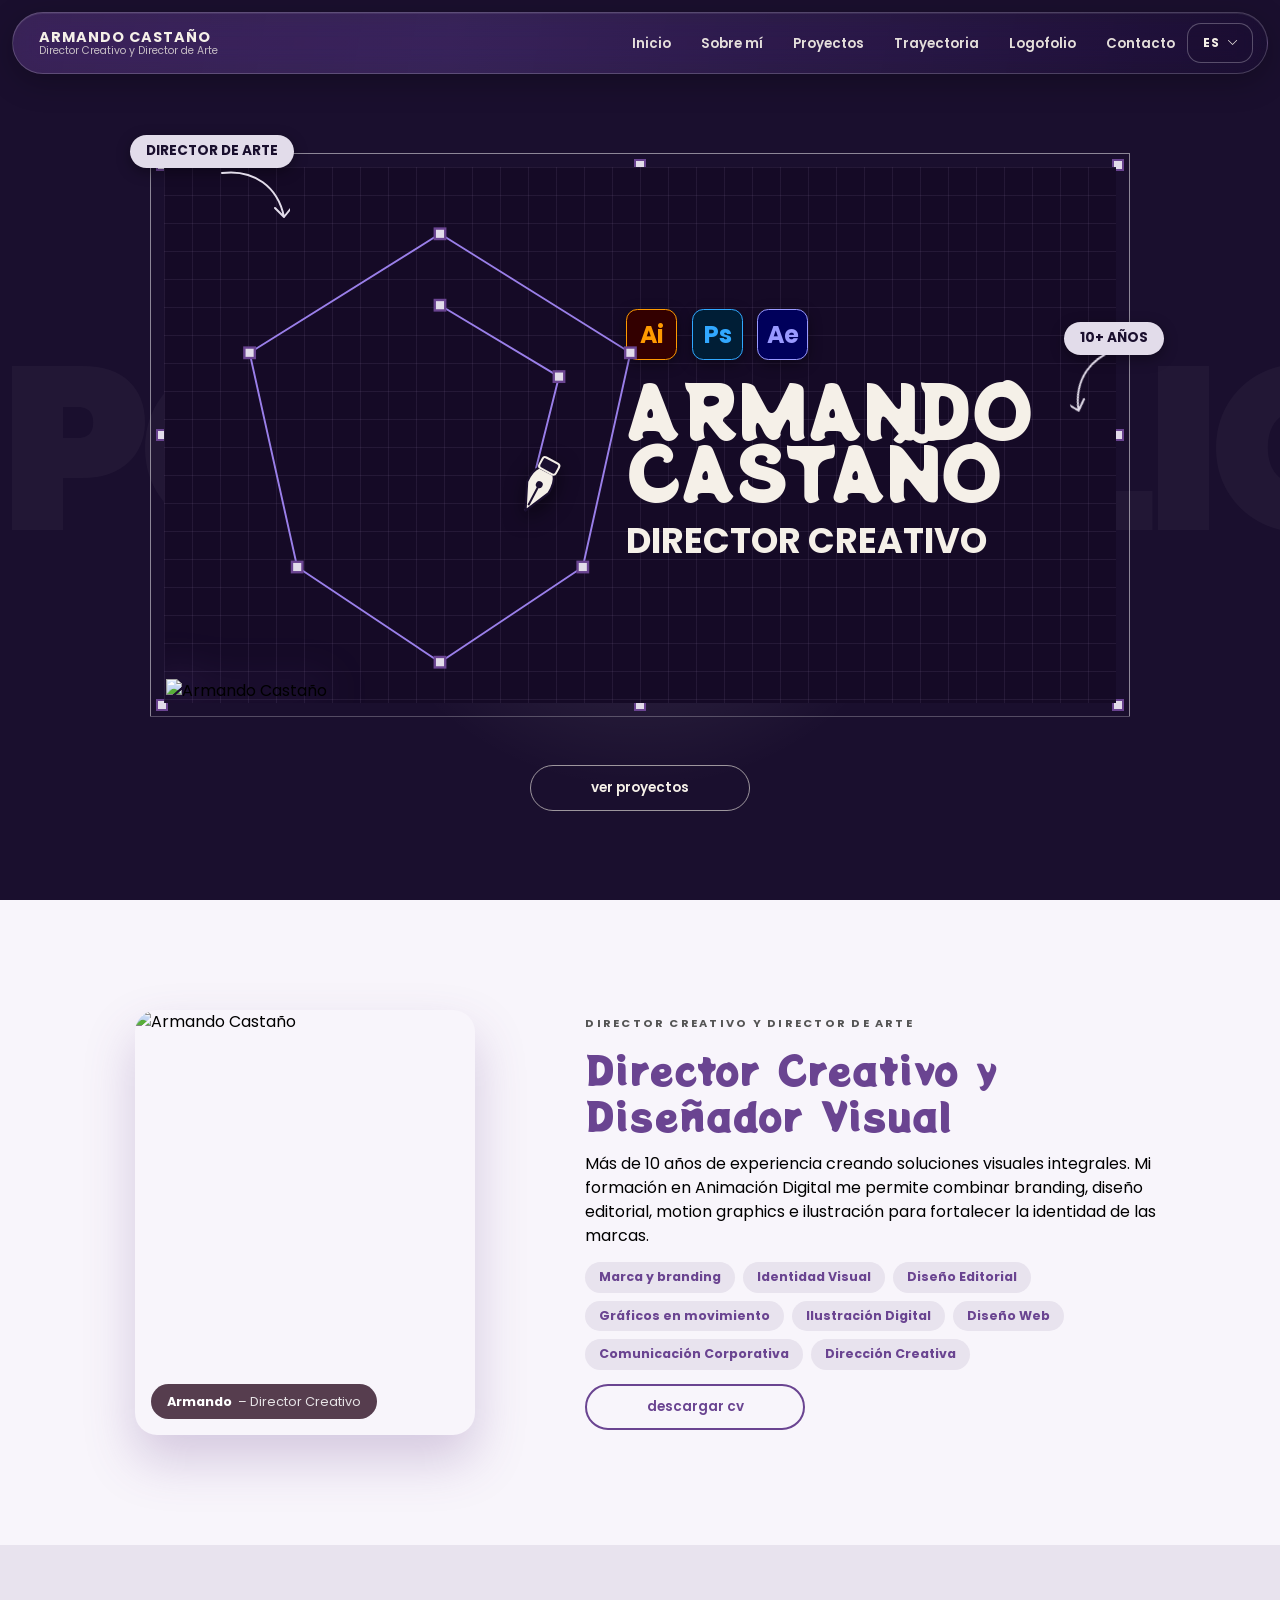
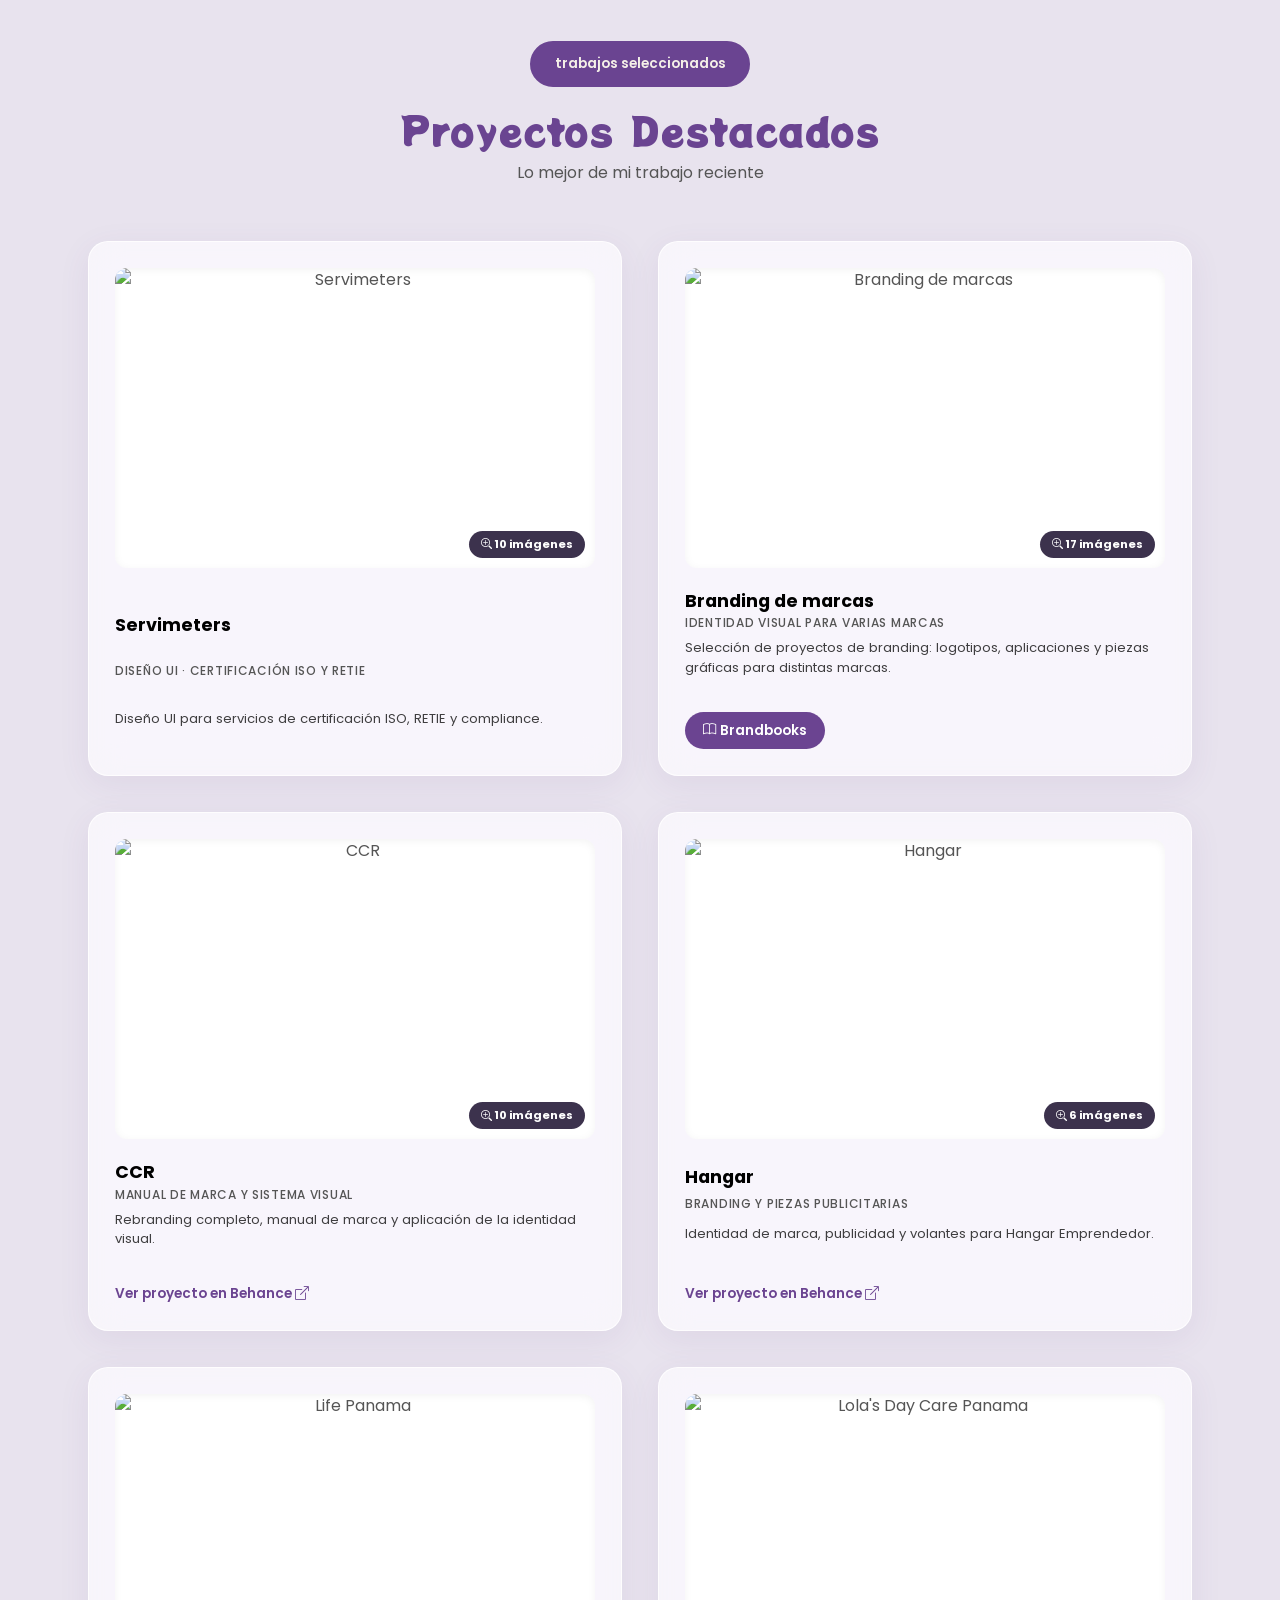
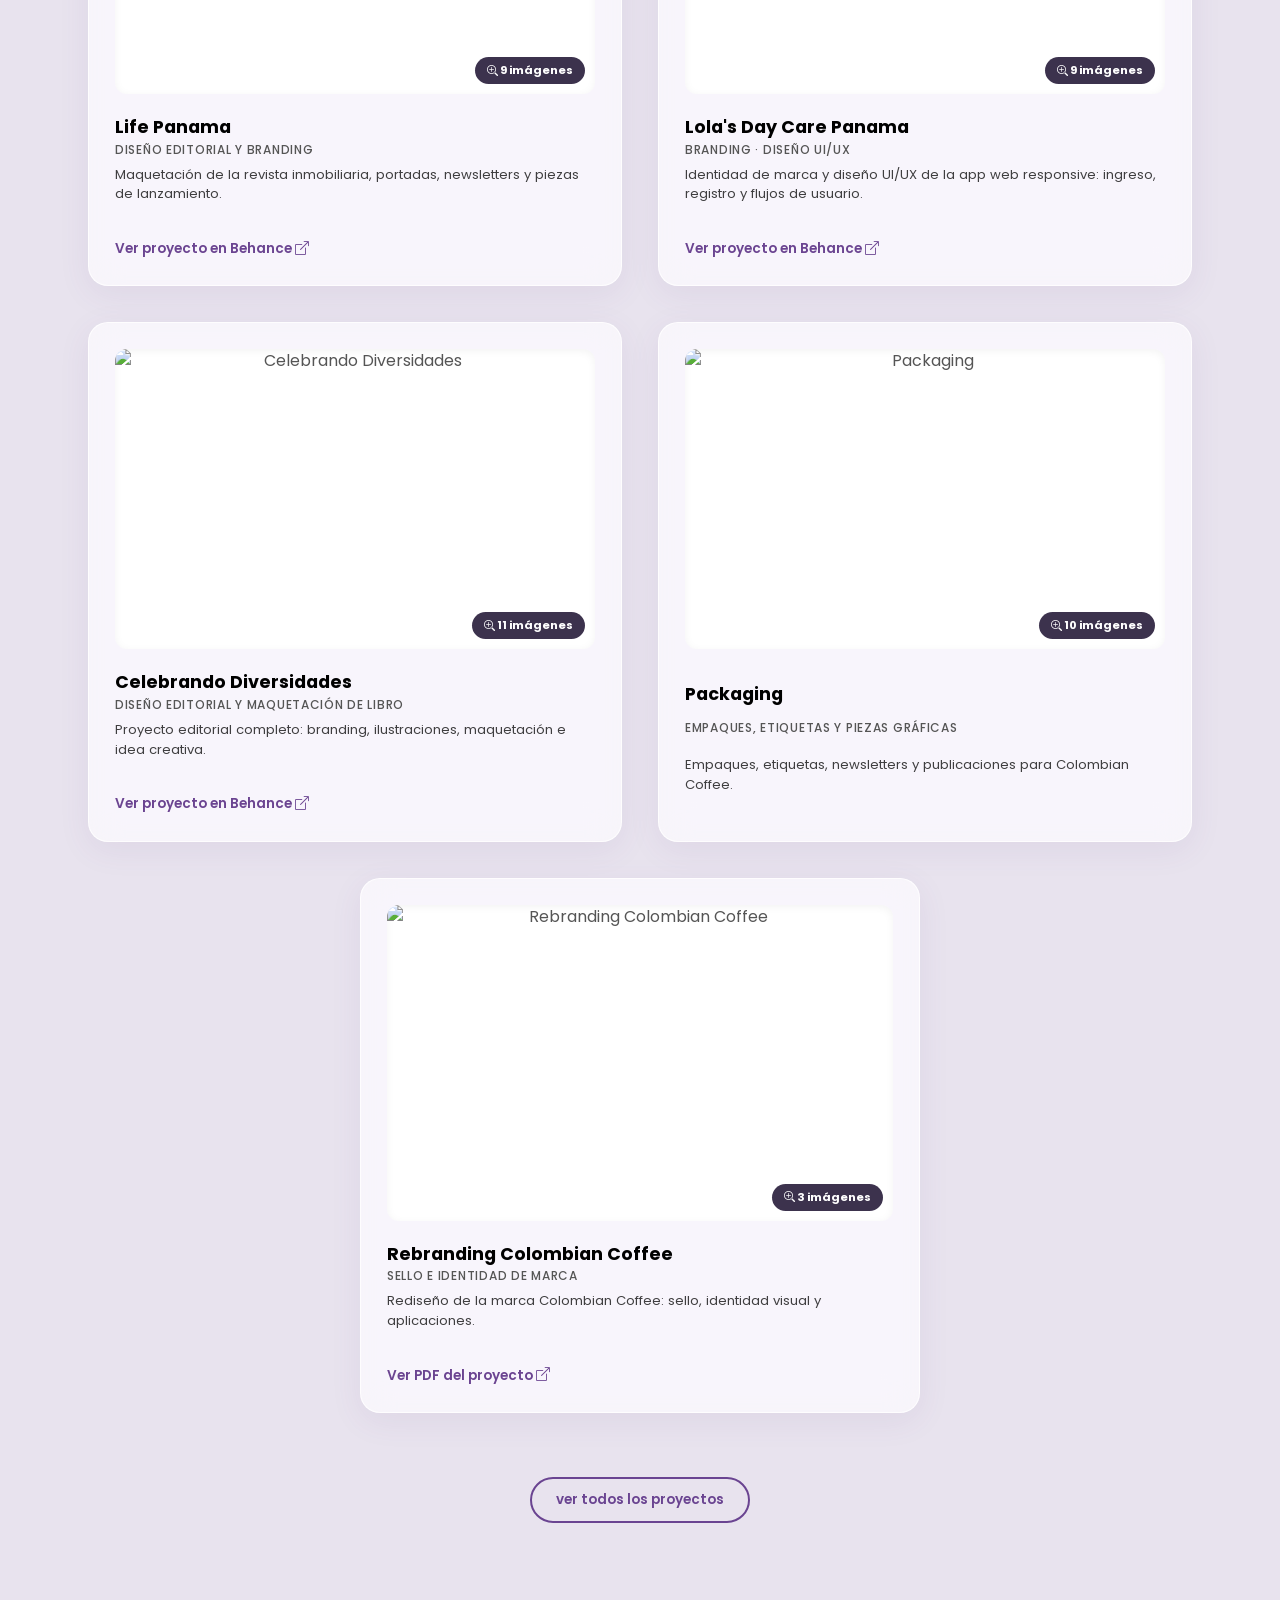
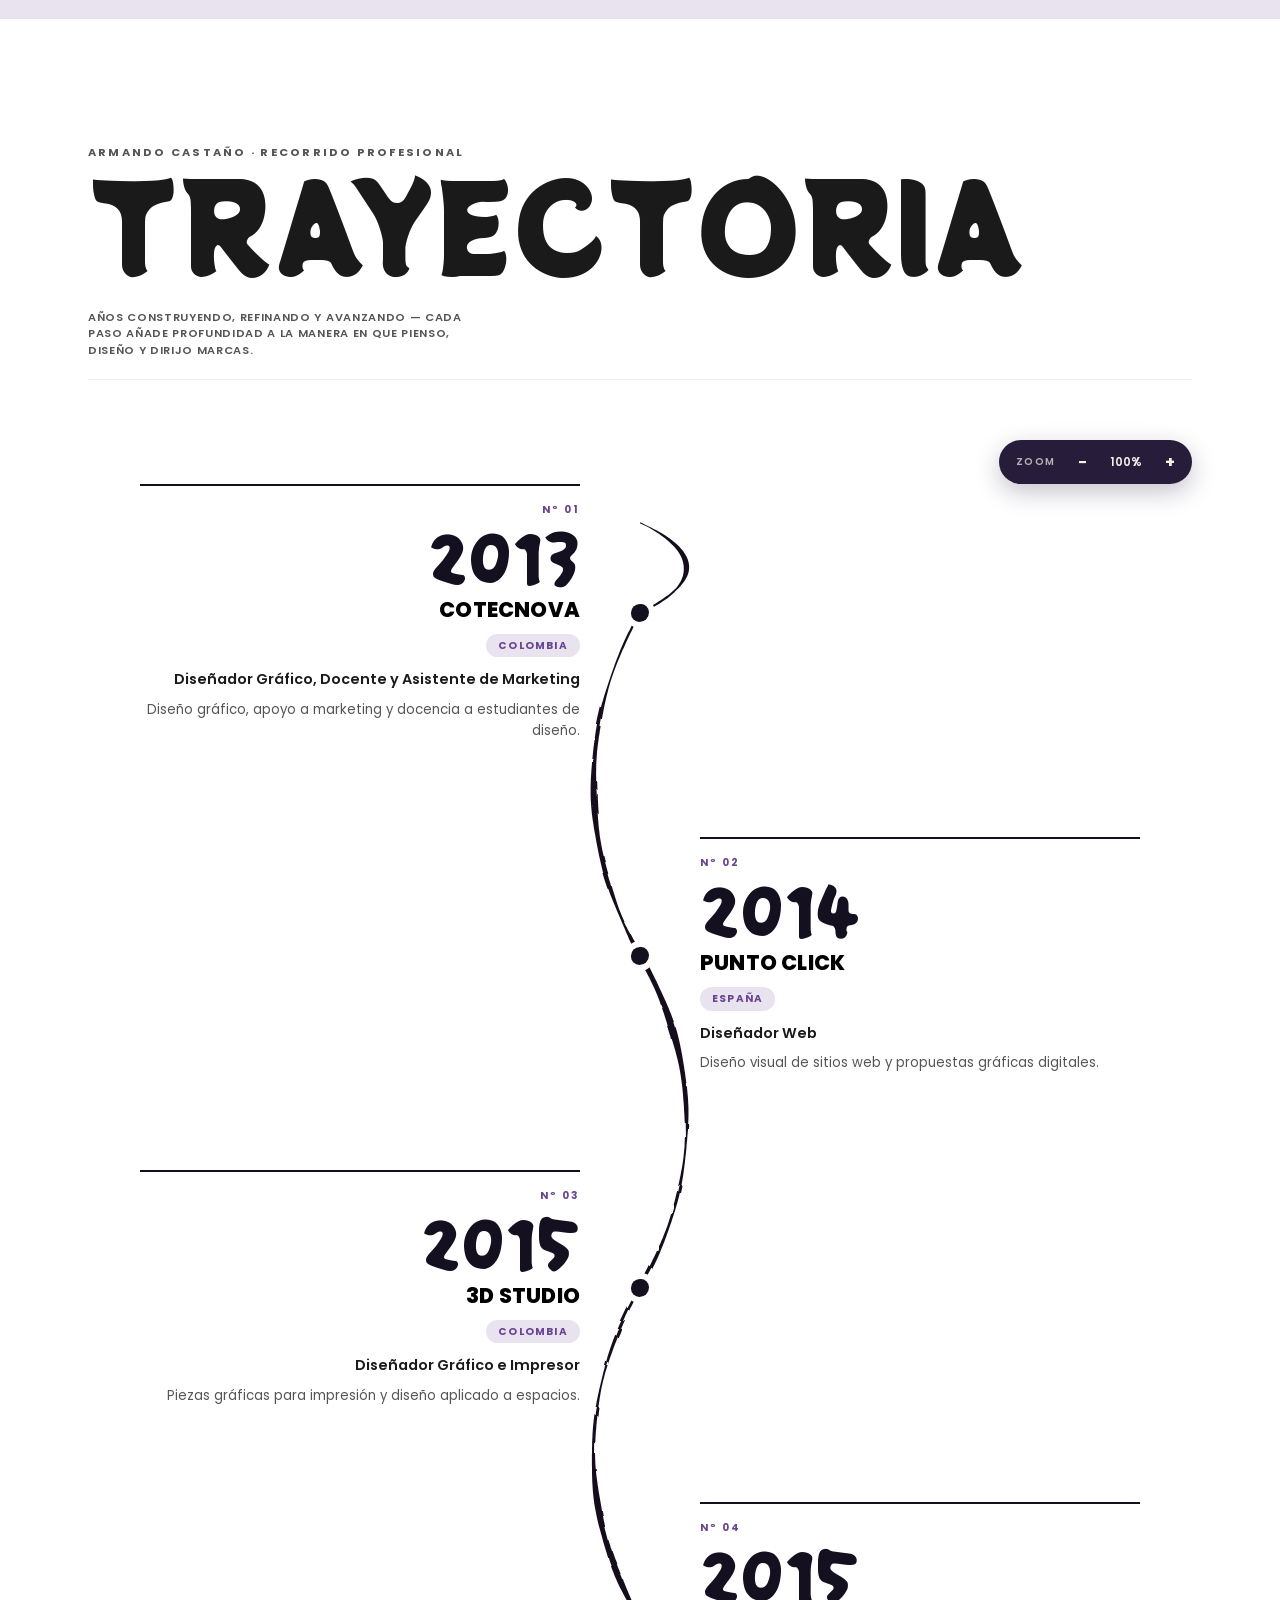
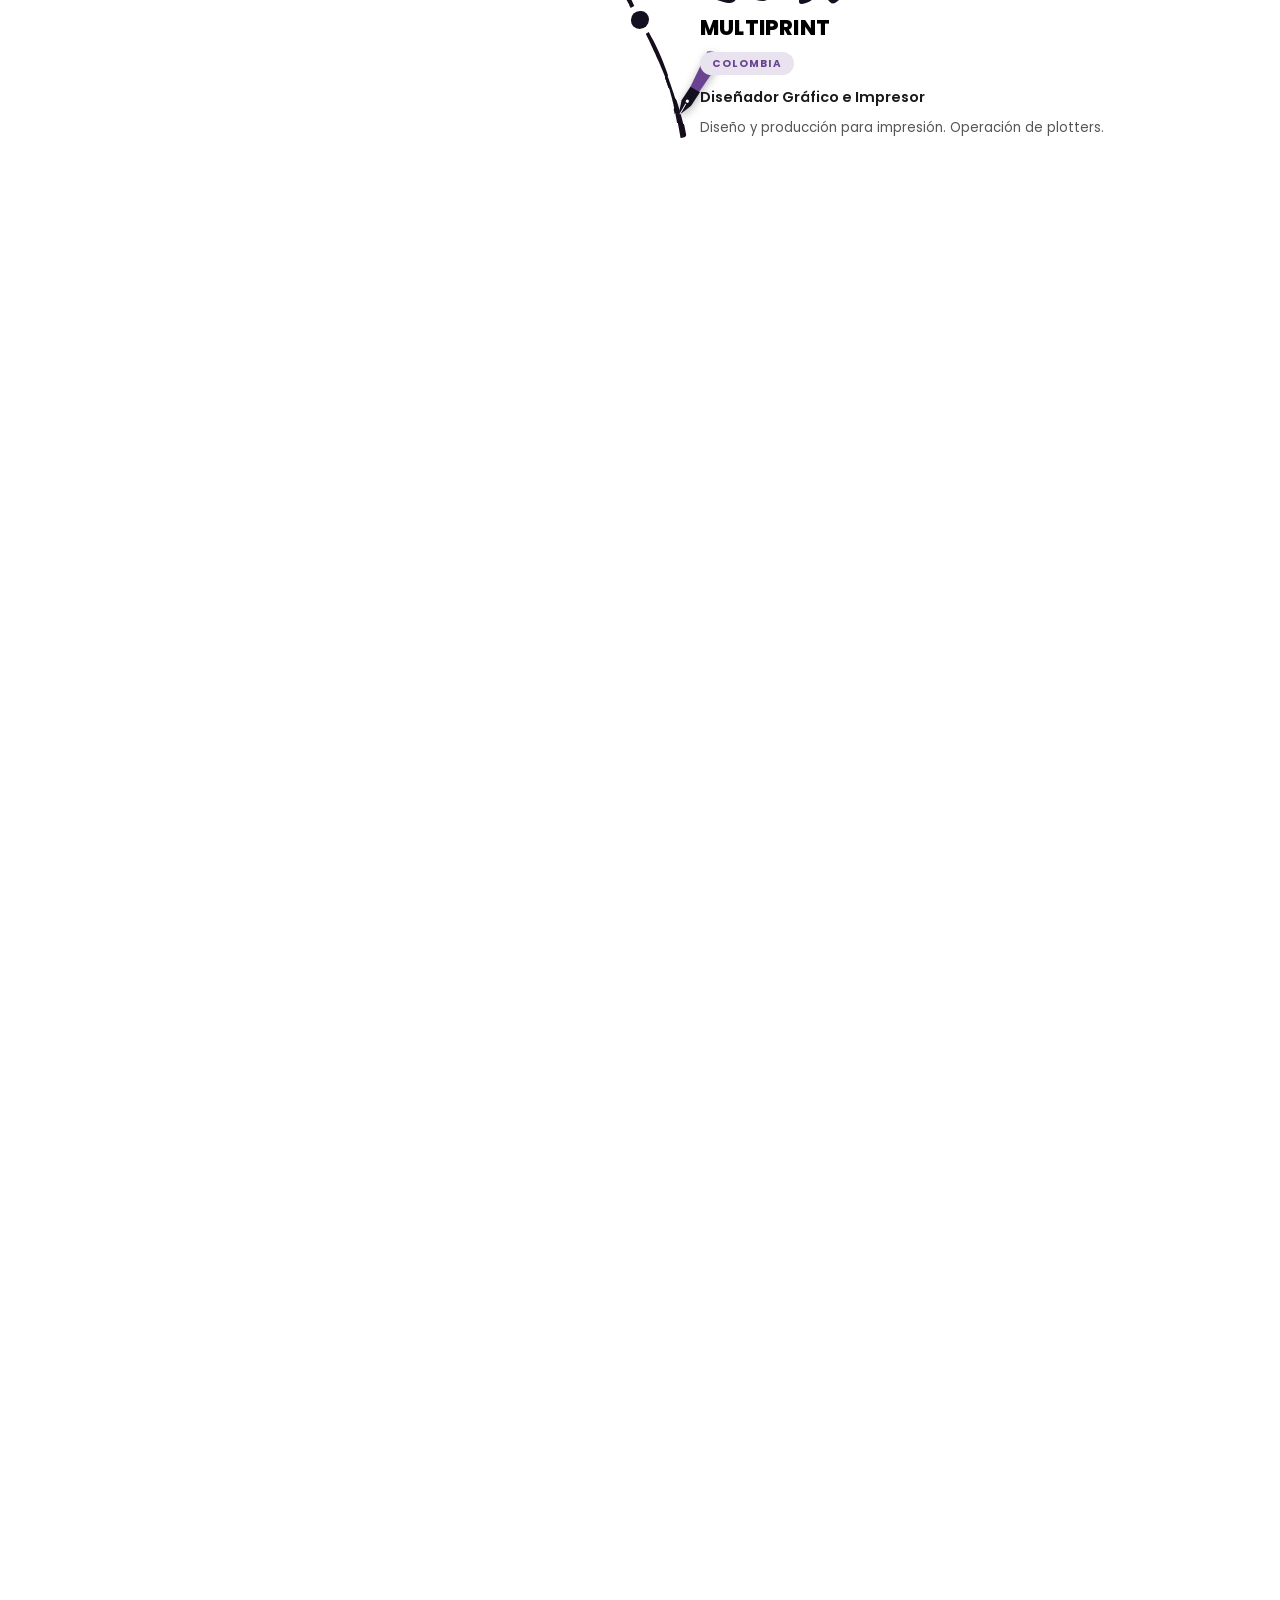
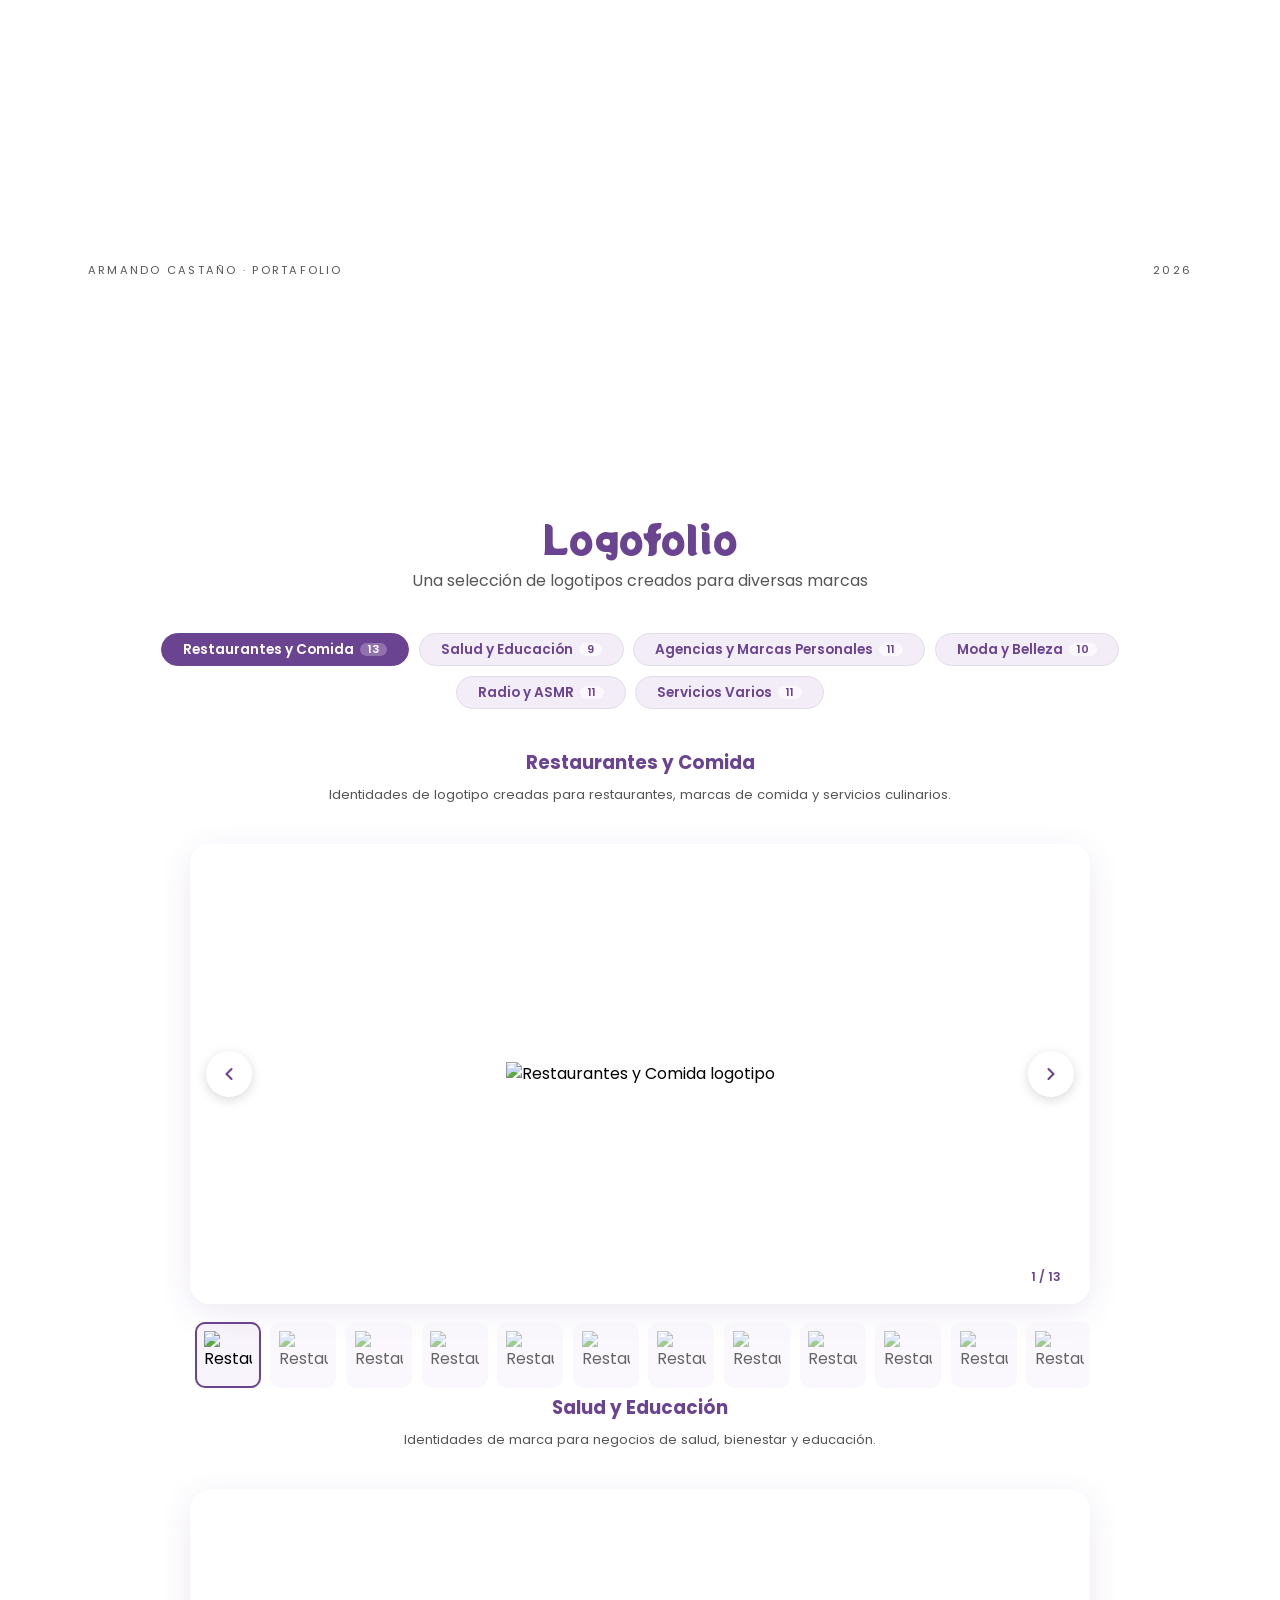
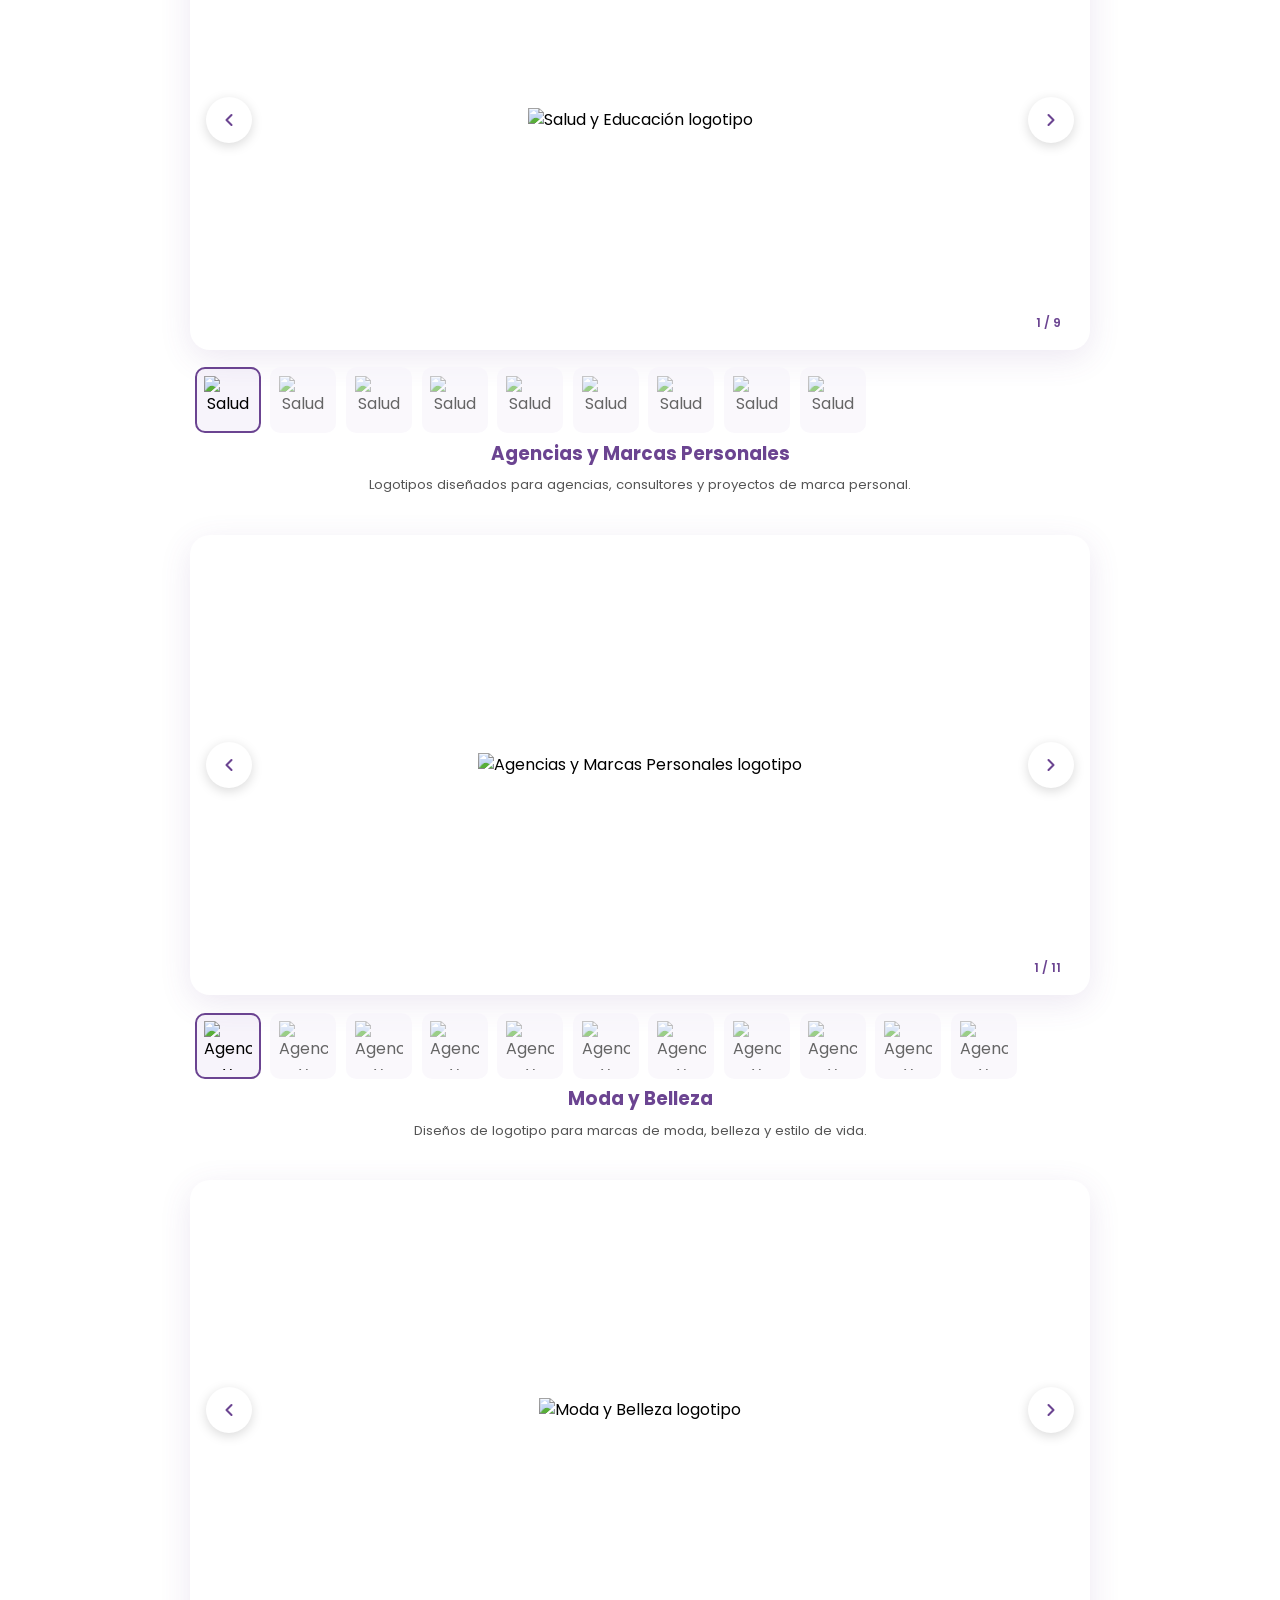
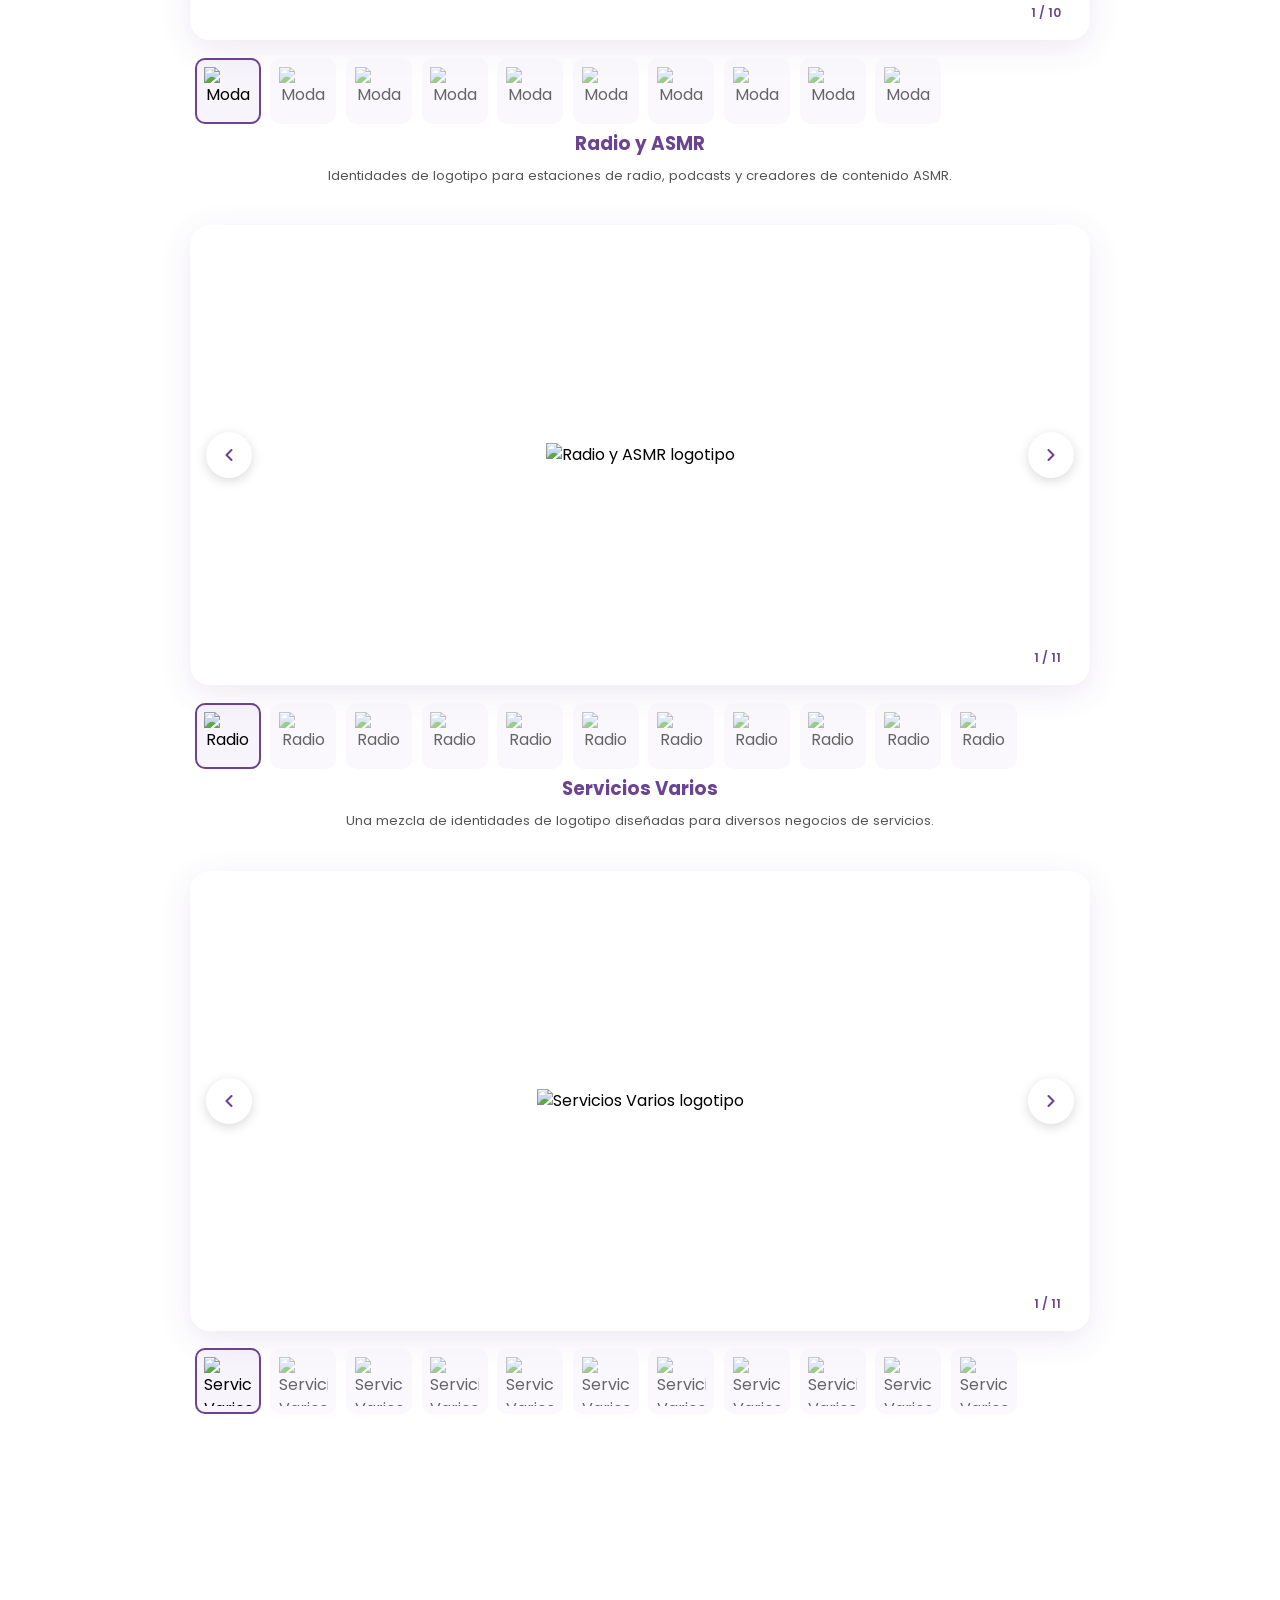
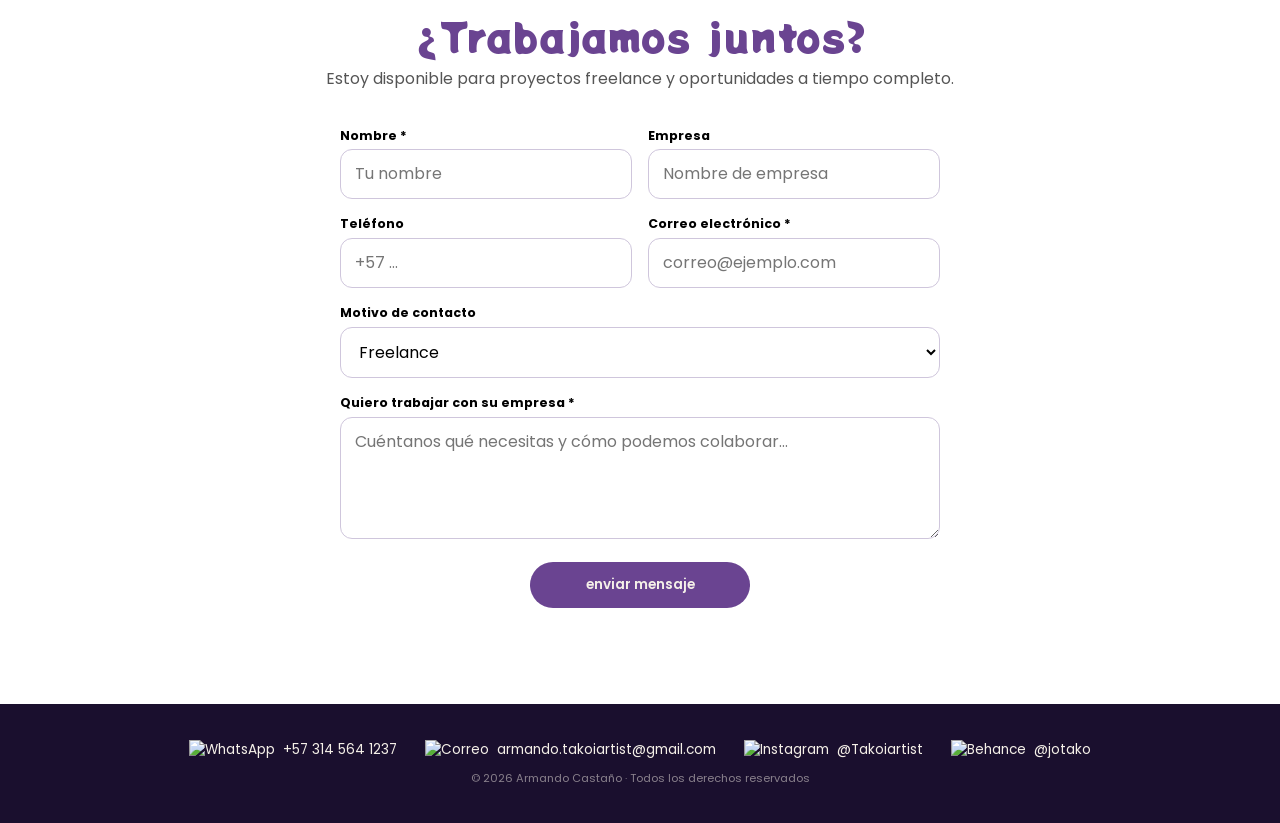
==== commit 27be6dc5: "Add files via upload" ====
--- a/index.html
+++ b/index.html
@@ -1580,7 +1580,7 @@
 
     #lb figure img {
       max-width: 100%;
-      max-height: calc(100vh - 190px);
+      max-height: calc(100vh - 240px);
       object-fit: contain;
       border-radius: 8px;
       transform-origin: center;
@@ -1624,6 +1624,54 @@
     }
 
     .proj-link:hover { text-decoration: underline; }
+
+    #lb .lb-link {
+      background: #fff;
+      color: #1a0f2e;
+      font-weight: 600;
+      font-size: .85rem;
+      padding: 8px 18px;
+      border-radius: 30px;
+      text-decoration: none;
+    }
+
+    #lb .lb-link[hidden] { display: none; }
+    #lb .lb-link:hover { background: #e9dff3; }
+
+    .bb {
+      margin-top: 14px;
+      font-size: .85rem;
+    }
+
+    .bb summary {
+      display: inline-block;
+      cursor: pointer;
+      list-style: none;
+      background: #6B4491;
+      color: #fff;
+      font-weight: 600;
+      padding: 8px 18px;
+      border-radius: 30px;
+    }
+
+    .bb summary::-webkit-details-marker { display: none; }
+    .bb summary:hover { background: #1a0f2e; }
+
+    .bb ul {
+      list-style: none;
+      margin: 10px 0 0;
+      padding: 0;
+      display: grid;
+      gap: 6px;
+    }
+
+    .bb a {
+      color: #6B4491;
+      text-decoration: none;
+      font-weight: 600;
+    }
+
+    .bb a:hover { text-decoration: underline; }
 
     #lb figcaption {
       color: #e2dcea;
@@ -2102,6 +2150,7 @@
     <figure>
       <div id="lb-stage"><img id="lb-img" alt="" draggable="false"></div>
       <figcaption id="lb-cap"></figcaption>
+      <a id="lb-link" class="lb-link" href="#" target="_blank" rel="noopener" hidden></a>
     </figure>
     <button class="nx" aria-label="Siguiente">›</button>
     <div class="th" id="lb-thumbs"></div>
@@ -2121,17 +2170,57 @@
       ["Hangar", "Branding y piezas publicitarias", "Branding & Advertising Pieces", "Branding", "Branding", "Identidad de marca, publicidad y volantes para Hangar Emprendedor.", "Brand identity, advertising and flyers for Hangar Emprendedor."],
       ["Life Panama", "Diseño editorial y branding", "Editorial Design & Branding", "Diseño Editorial", "Editorial Design", "Maquetación de la revista inmobiliaria, portadas, newsletters y piezas de lanzamiento.", "Real-estate magazine layout, covers, newsletters and launch pieces."],
       ["Lola's Day Care Panama", "Branding · Diseño UI/UX", "Branding · UI/UX Design", "Branding · UI/UX", "Branding · UI/UX", "Identidad de marca y diseño UI/UX de la app web responsive: ingreso, registro y flujos de usuario.", "Brand identity and UI/UX design for the responsive web app: login, sign-up and user flows."],
-      ["Celebrando Diversidades", "Diseño editorial y maquetación de libro", "Editorial Design & Book Layout", "Diseño Editorial · 2024", "Editorial Design · 2024", "Proyecto editorial con ilustración y maquetación para publicación impresa.", "Editorial project with illustration and typesetting for a print publication."],
-      ["Packaging", "Empaques, troqueles y cajas", "Packaging, Die-cuts & Boxes", "Diseño de Packaging · 2024", "Packaging Design · 2024", "Soluciones de empaque: cajas, bolsas, etiquetas y ediciones especiales.", "Packaging solutions: boxes, bags, labels and special editions."]
+      ["Celebrando Diversidades", "Diseño editorial y maquetación de libro", "Editorial Design & Book Layout", "Diseño Editorial · 2024", "Editorial Design · 2024", "Proyecto editorial completo: branding, ilustraciones, maquetación e idea creativa.", "Complete editorial project: branding, illustrations, layout and creative concept."],
+      ["Packaging", "Empaques, etiquetas y piezas gráficas", "Packaging, Labels & Graphic Pieces", "Diseño de Packaging", "Packaging Design", "Empaques, etiquetas, newsletters y publicaciones para Colombian Coffee.", "Packaging, labels, newsletters and social posts for Colombian Coffee."],
+      ["Rebranding Colombian Coffee", "Sello e identidad de marca", "Brand Seal & Identity", "Rebranding", "Rebranding", "Rediseño de la marca Colombian Coffee: sello, identidad visual y aplicaciones.", "Colombian Coffee brand redesign: seal, visual identity and applications."]
     ];
 
     /* ===== Enlaces a Behance (opcional por proyecto) ===== */
     const PROJECT_LINKS = {
-      "Branding de marcas": "https://www.behance.net/gallery/183817935/Moto-Moto-Refacciones-Manzanilo-Brand",
+      "Celebrando Diversidades": "https://www.behance.net/gallery/191228133/Celebrando-Diversidades-Cerebrales",
       "CCR": "https://www.behance.net/gallery/163585267/CCR-effect-Brand-Book-Presentation",
+      "Rebranding Colombian Coffee": "https://takoiartist.github.io/takoi-pdf/COLOMBIAN%20COFFEE%20LOGO.pdf",
       "Hangar": "https://www.behance.net/gallery/133050217/Hangar-Emprendedor",
       "Life Panama": "https://www.behance.net/gallery/82111929/Life-Panama-Revista-Inmobiliaria",
       "Lola's Day Care Panama": "https://www.behance.net/gallery/192503369/Web-Responsive-UX-UI-Design"
+    };
+
+    /* ===== Branding de marcas: [commit, archivo, nombre, enlace opcional] ===== */
+    const BE = "https://www.behance.net/gallery/";
+    const BRANDS = [
+      ["3c771274f667b13dc3707ec67f2a6a074226cd12", "2026-10-16%2013_21_56-%232-convertido-de-png.webp", "Moto Moto Refacciones", BE + "183817935/Moto-Moto-Refacciones-Manzanilo-Brand"],
+      ["c46aff8d83f903702169e4839f47f78d3f0b056b", "2026-10-16%2013_22_37-%232-convertido-de-png.webp", "BAR · Better Auto Rentals", BE + "193735735/BAR-Better-Auto-Rentals-Brand"],
+      ["4075cde21b5f6fb69fb19cca38da5f30024c84a7", "2026-10-16%2013_23_19-%232-convertido-de-png.webp", "Clip", BE + "137837547/Clip-Brand"],
+      ["4075cde21b5f6fb69fb19cca38da5f30024c84a7", "2026-10-16%2013_23_45-%232-convertido-de-png.webp", "Comic Wings", BE + "103560845/Logo-Comic-Wings"],
+      ["4075cde21b5f6fb69fb19cca38da5f30024c84a7", "2026-10-16%2013_24_35-%232-convertido-de-png.webp", "González Motor Sport", BE + "163702613/Gonzalez-Motor-Sport-Brand-Book"],
+      ["4075cde21b5f6fb69fb19cca38da5f30024c84a7", "Viernes%20de%20Delicias_v3.0-06-convertido-de-jpg.webp", "Delicias Santeñas"],
+      ["4075cde21b5f6fb69fb19cca38da5f30024c84a7", "Viernes%20de%20Delicias_v3.0-08-convertido-de-jpg.webp", "Delicias Santeñas"],
+      ["4075cde21b5f6fb69fb19cca38da5f30024c84a7", "Viernes%20de%20Delicias_v3.0-09-convertido-de-jpg.webp", "Delicias Santeñas"],
+      ["4075cde21b5f6fb69fb19cca38da5f30024c84a7", "%5BJotako%5D%20Negos%20Geometricos-17.webp", "Neuro Children", BE + "103599659/Neuro-Children-Branding"],
+      ["4075cde21b5f6fb69fb19cca38da5f30024c84a7", "amalia.webp", "Amalia"],
+      ["4075cde21b5f6fb69fb19cca38da5f30024c84a7", "asmr.webp", "Valyum ASMR", BE + "112453053/Valyum-ASMR-Branding"],
+      ["4075cde21b5f6fb69fb19cca38da5f30024c84a7", "feme%20basics.webp", "Feme Basics"],
+      ["4075cde21b5f6fb69fb19cca38da5f30024c84a7", "los%20viajes%20de%20danis.webp", "Fantasía de Viaje", BE + "94711845/Fantasia-de-Viaje-Branding"],
+      ["4075cde21b5f6fb69fb19cca38da5f30024c84a7", "mis%20empanada.webp", "Mis Empanadas"],
+      ["4075cde21b5f6fb69fb19cca38da5f30024c84a7", "sasha.webp", "Sasha Boutique Col"],
+      ["4075cde21b5f6fb69fb19cca38da5f30024c84a7", "toro%20autos.webp", "Toro Auto Sales · Branding + UI", BE + "183818661/Toro-Auto-Sales"],
+      ["4075cde21b5f6fb69fb19cca38da5f30024c84a7", "Ingrid%20Rivas%20BrandBook%202025.webp", "Ingrid Rivas · Brandbook 2025", "https://drive.google.com/file/d/1Y6qfeL6nxDHFhXQI2pM8EqG6Q1Wh__oL/view?usp=drive_link"]
+    ];
+
+    // Nombre y enlace por imagen (se muestran en el visor al ampliar)
+    const IMAGE_INFO = {};
+    BRANDS.forEach(b => { IMAGE_INFO[GH + b[0] + "/" + b[1]] = { cap: b[2], link: b[3] || "" }; });
+
+    /* ===== Brandbooks de muestra (botón en la tarjeta) ===== */
+    const BRANDBOOKS = {
+      "Branding de marcas": [
+        { name: "Ingrid Rivas · Brandbook 2025", url: "https://drive.google.com/file/d/1Y6qfeL6nxDHFhXQI2pM8EqG6Q1Wh__oL/view?usp=drive_link" },
+        { name: "Pardo Bohórquez Abogados · MDM 2020", url: "https://drive.google.com/file/d/1quO2P6u-brDc8Hl9SZAmL9QE09AnA2xw/view?usp=drive_link" },
+        { name: "Life by Paula Valencia · Manual de Marca 2020 (Lite)", url: "https://drive.google.com/file/d/1cP7zk6r3zVPUnX0VPn78N_TY6pLTqZIE/view?usp=drive_link" },
+        { name: "DALI · MDM 12.06.2020", url: "https://drive.google.com/file/d/1OOGVq6_0GJ4ELlOclLzWMMkf9rNDuZi4/view?usp=drive_link" },
+        { name: "Retiro Primavera · Manual de Marca", url: "https://drive.google.com/file/d/1LJDOotHQeivqQmSvIN3fACTDbORROjj8/view?usp=drive_link" },
+        { name: "Brandbook de muestra", url: "https://drive.google.com/file/d/1jLW3wRGWog51kIdBJIfxqaA4oy8xWLM4/view?usp=drive_link" }
+      ]
     };
 
     /* ===== Imágenes de Proyectos (la primera es la portada) ===== */
@@ -2152,9 +2241,7 @@
           "Mosaico%20isom%C3%A9trico%20de%20publicaciones%20de%20Instagram%20sobre%20RETIE%202024.webp"
         ])
       ],
-      "Branding de marcas": gh("3c771274f667b13dc3707ec67f2a6a074226cd12", [
-        "2026-10-16%2013_21_56-%232-convertido-de-png.webp"
-      ]),
+      "Branding de marcas": BRANDS.map(b => GH + b[0] + "/" + b[1]),
       "CCR": gh("45945061208c10e0496910400cba1f02f2be1930", [
         "%5BJotako%5D%20Behance%20CCR-10-convertido-de-png.webp",
         "BRAND-14.webp",
@@ -2176,6 +2263,7 @@
         "hangar.webp"
       ]),
       "Life Panama": gh("5b1c0fc04beab3b43b2a6e63108396a2f756446d", [
+        "Life%2018.webp",
         "life%20panama%20editorial.webp",
         "%5B015604%5D-convertido-de-jpg.webp",
         "%5B015592%5D-convertido-de-jpg.webp",
@@ -2184,6 +2272,36 @@
         "Life%20Newsletter_v2_%2314-01-01.webp",
         "Life%20Lanzamiento!%20%2328%20Junio_Mesa%20de%20trabajo%201.webp",
         "LIFE%20PANAMA%20%2327%20Edici%C3%B3n%20Mayo%202018_v1.3.2_049.webp"
+      ]),
+      "Celebrando Diversidades": gh("b59615b00d203a52a2273e9eab578393a025f42f", [
+        "editorial.webp",
+        "editorial%20mockup.webp",
+        "%5BJotako%5D%20Behance%20Editorial%202024-06-convertido-de-png.webp",
+        "%5BJotako%5D%20Behance%20Editorial%202024-05-convertido-de-png.webp",
+        "%5BJotako%5D%20Behance%20Editorial%202024-04-convertido-de-png.webp",
+        "%5BJotako%5D%20Behance%20Editorial%202024-03-convertido-de-png.webp",
+        "%5BJotako%5D%20Behance%20Editorial%202024-02-convertido-de-png.webp",
+        "Proyecto%20Editorial_Mesa%20de%20trabajo%201-convertido-de-png.webp",
+        "Proyecto%20Editorial-05-convertido-de-png.webp",
+        "Proyecto%20Editorial-04-convertido-de-png.webp",
+        "Proyecto%20Editorial-02-convertido-de-png.webp"
+      ]),
+      "Packaging": gh("f32847b1c9c354f9ca1e10302c2926c47894e9e5", [
+        "ChatGPT%20Image%2028%20sept%202026%2C%2012_23_19.webp",
+        "ChatGPT%20Image%2028%20sept%202026%2C%2012_26_54.webp",
+        "Colombian%20Coffee%20Etiquetas%20500gr.%20(7X15CM)%20Mula.webp",
+        "Colombian%20Coffee%20Newsletter%20JUNIO%2019.webp",
+        "Newsletter%20JUNIO%201X-07.webp",
+        "Plateado%20Regional-POST.webp",
+        "WhatsApp%20Image%202026-09-28%20at%2010.57.09%20AM.webp",
+        "classic-roast-by-colombiancoffeeus-752487.webp",
+        "para%20mockup.webp",
+        "para-enviar.webp"
+      ]),
+      "Rebranding Colombian Coffee": gh("17cd7bd74cf83544f18671696538ecd8646e04eb", [
+        "COLOMBIAN%20COFFEE%20BRAND_SELLO.jpg",
+        "COLOMBIAN%20COFFEE%20BRAND-09.png",
+        "COLOMBIAN%20COFFEE%20BRAND-08.png"
       ]),
       "Lola's Day Care Panama": gh("8c1ebeeb20bb923acbf91c9794ecb0908957d371", [
         "%5BJotako%5D%20Lola's%20App%20Ingreso%20UI-UX-08.webp",
@@ -2358,7 +2476,11 @@
                <small>${es ? p[3] : p[4]}</small>
              </div>`;
         const more = link
-          ? `<a class="proj-link" href="${link}" target="_blank" rel="noopener">${es ? 'Ver proyecto en Behance' : 'View project on Behance'} <i class="bi bi-box-arrow-up-right"></i></a>`
+          ? `<a class="proj-link" href="${link}" target="_blank" rel="noopener">${link.toLowerCase().endsWith('.pdf') ? (es ? 'Ver PDF del proyecto' : 'View project PDF') : (es ? 'Ver proyecto en Behance' : 'View project on Behance')} <i class="bi bi-box-arrow-up-right"></i></a>`
+          : '';
+        const bbs = BRANDBOOKS[p[0]];
+        const bb = bbs
+          ? `<details class="bb"><summary><i class="bi bi-book"></i> Brandbooks</summary><ul>${bbs.map(b => `<li><a href="${b.url}" target="_blank" rel="noopener">${b.name} <i class="bi bi-box-arrow-up-right"></i></a></li>`).join('')}</ul></details>`
           : '';
         return `
           <article class="card">
@@ -2366,7 +2488,7 @@
             <h3>${p[0]}</h3>
             <div class="m">${es ? p[1] : p[2]}</div>
             <p>${es ? p[5] : p[6]}</p>
-            ${more}
+            ${more}${bb}
           </article>
         `;
       }).join('');
@@ -2642,7 +2764,7 @@
 
     /* ===== Lightbox (Proyectos) con zoom ===== */
     const lb = $('#lb'), lbImg = $('#lb-img'), lbCap = $('#lb-cap'), lbTh = $('#lb-thumbs');
-    const lbStage = $('#lb-stage'), lbLevel = $('#lb-level');
+    const lbStage = $('#lb-stage'), lbLevel = $('#lb-level'), lbLink = $('#lb-link');
     let lbImgs = [], lbIdx = 0, lbTitle = '';
     const Z = { s: 1, x: 0, y: 0 }, Z_MAX = 5;
 
@@ -2675,7 +2797,16 @@
 
     function renderLB() {
       lbImg.src = lbImgs[lbIdx];
-      lbCap.textContent = lbTitle + (lbImgs.length > 1 ? ` · ${lbIdx + 1} / ${lbImgs.length}` : '');
+      const info = IMAGE_INFO[lbImgs[lbIdx]] || {};
+      lbCap.textContent = (info.cap || lbTitle) + (lbImgs.length > 1 ? ` · ${lbIdx + 1} / ${lbImgs.length}` : '');
+      if (info.link) {
+        const es = LANG === 'es', drive = info.link.includes('drive.google');
+        lbLink.href = info.link;
+        lbLink.innerHTML = (drive ? (es ? 'Ver brandbook' : 'View brandbook') : (es ? 'Ver proyecto' : 'View project')) + ' <i class="bi bi-box-arrow-up-right"></i>';
+        lbLink.hidden = false;
+      } else {
+        lbLink.hidden = true;
+      }
       lbTh.innerHTML = lbImgs.length > 1
         ? lbImgs.map((s, i) => `<button data-i="${i}" class="${i === lbIdx ? 'on' : ''}"><img src="${s}" alt=""></button>`).join('')
         : '';
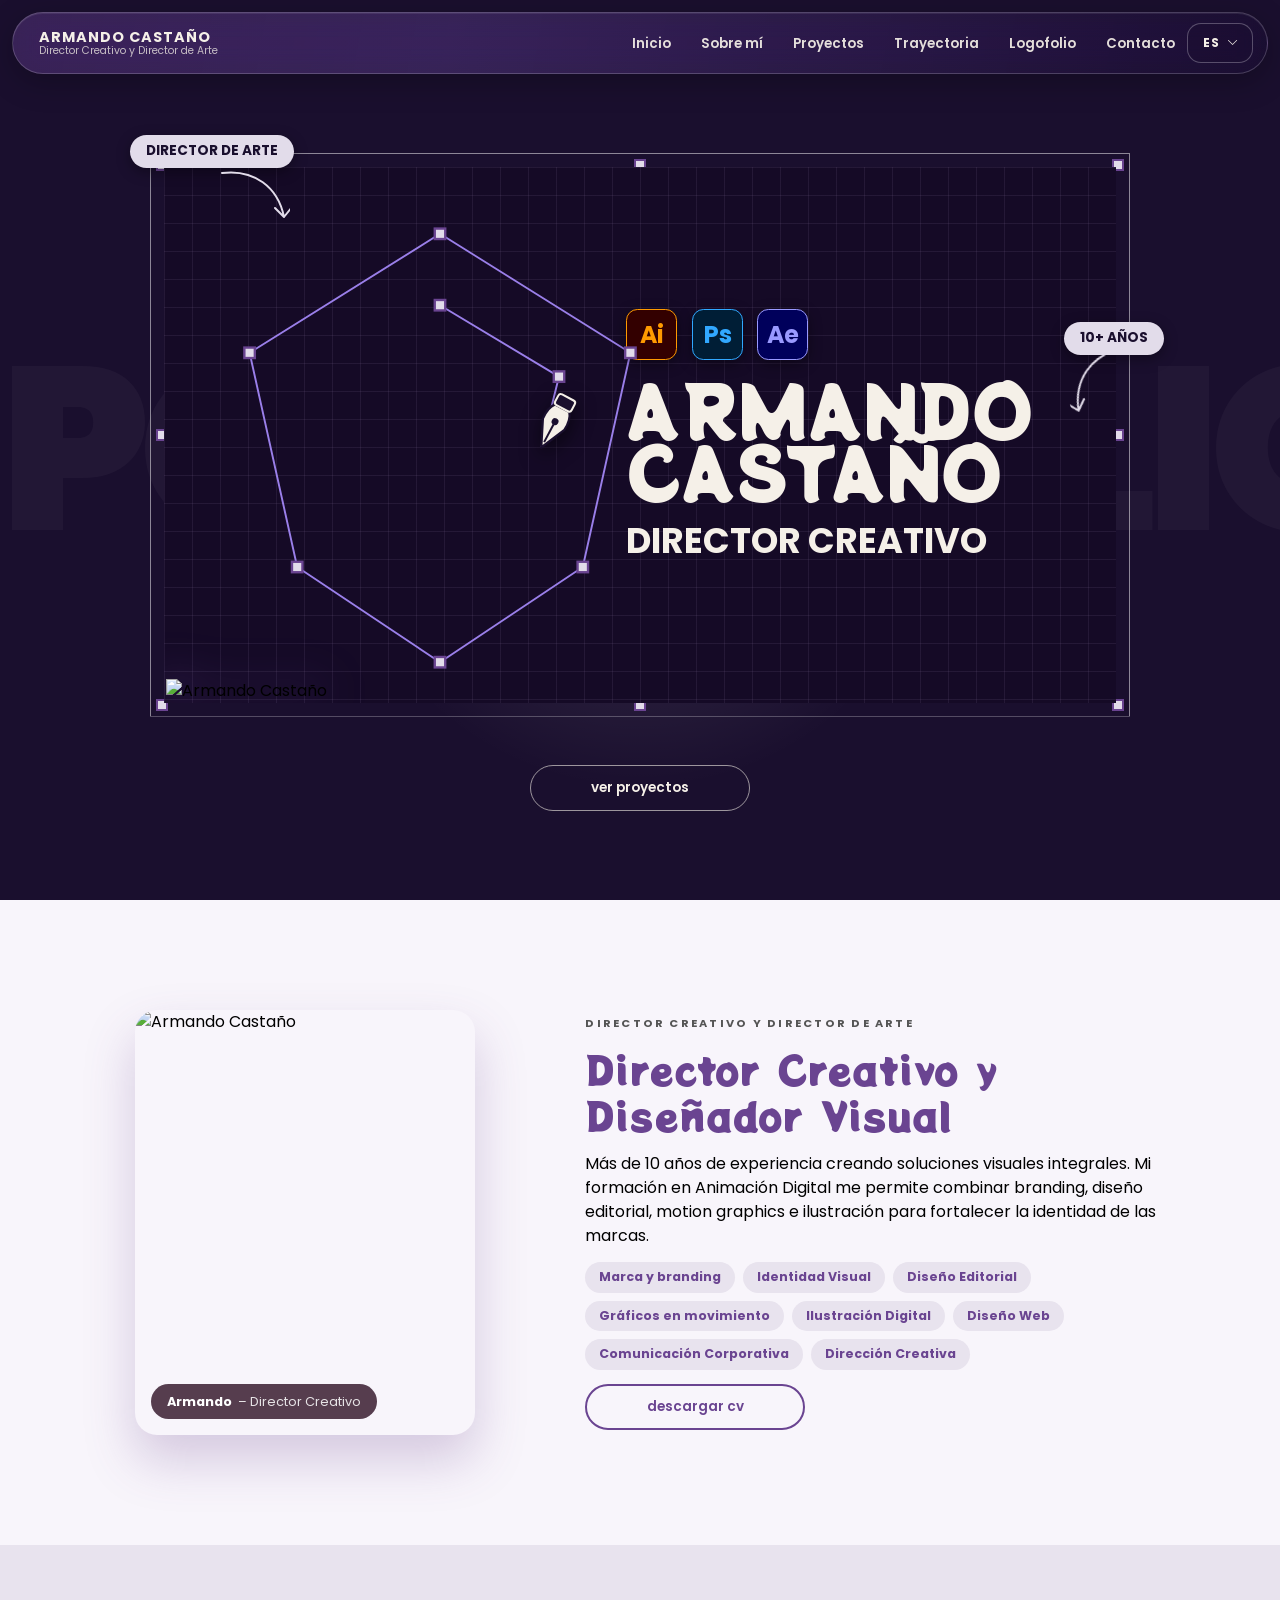
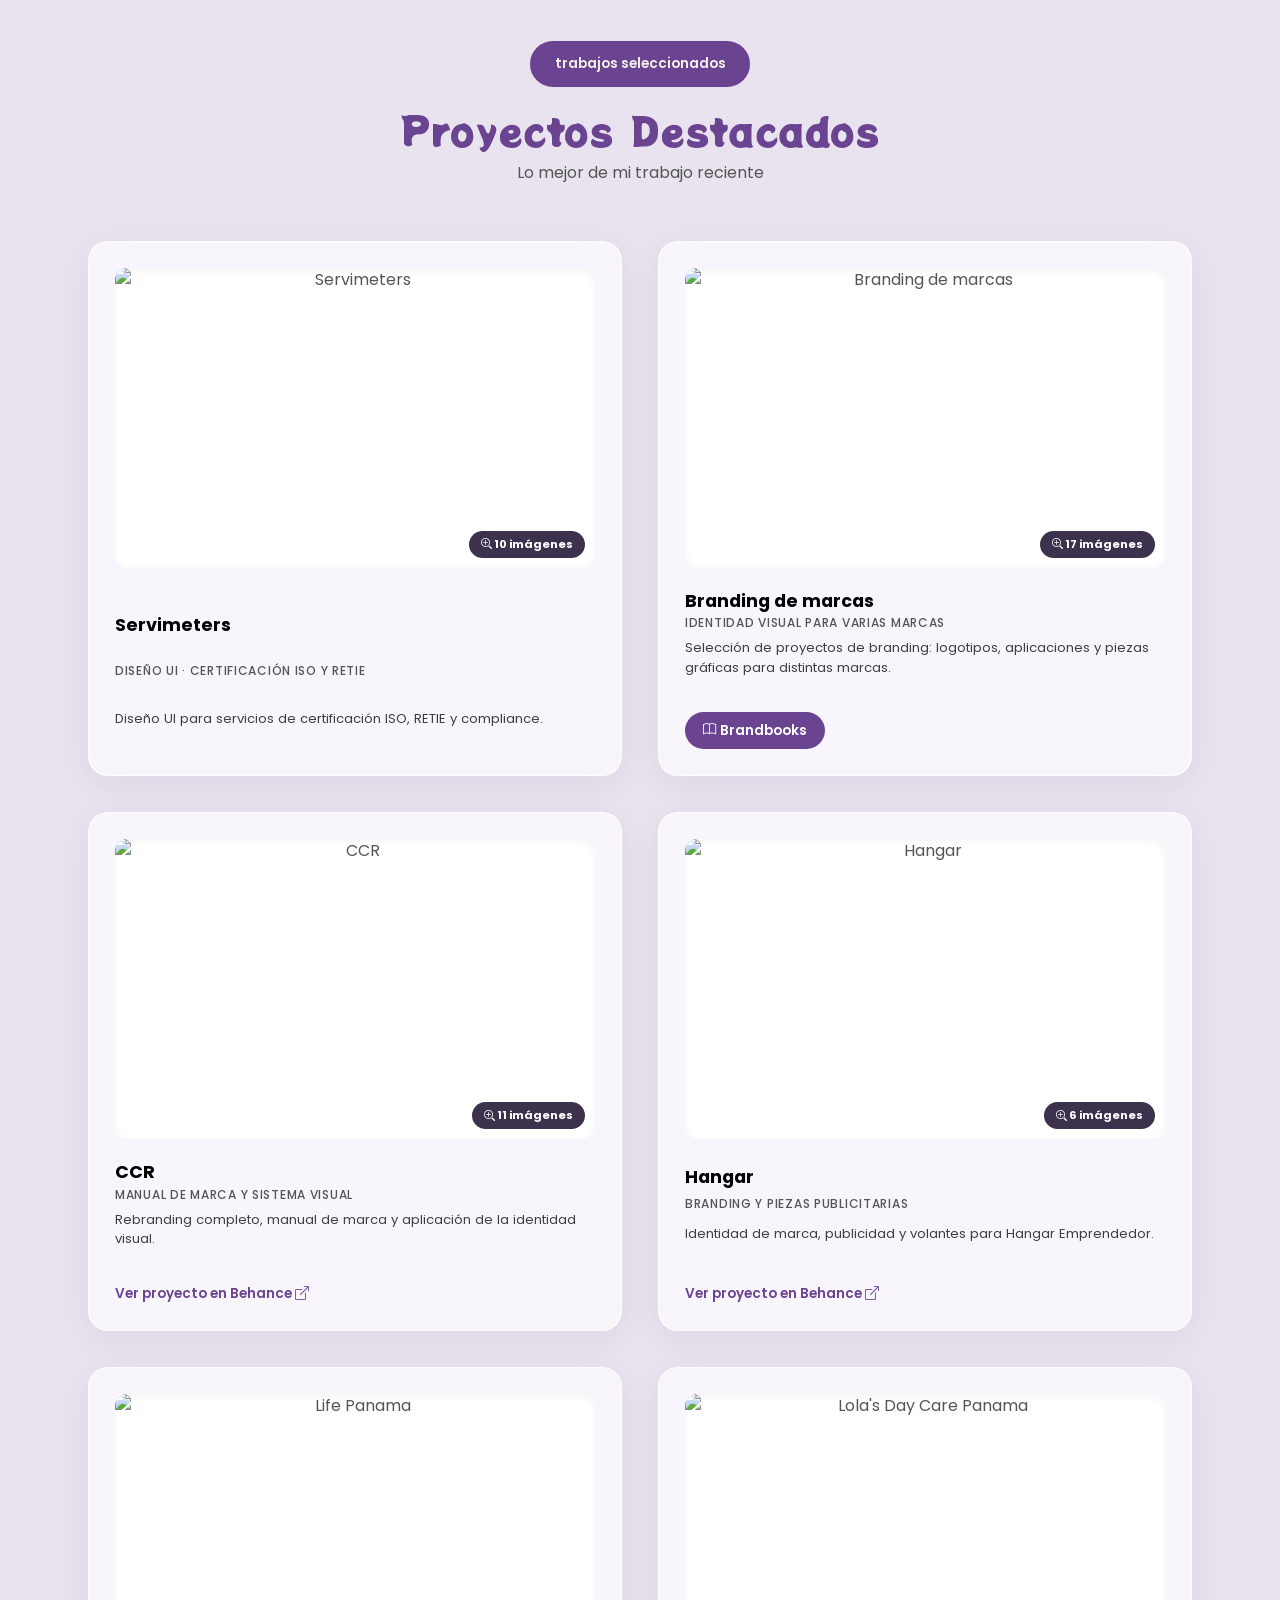
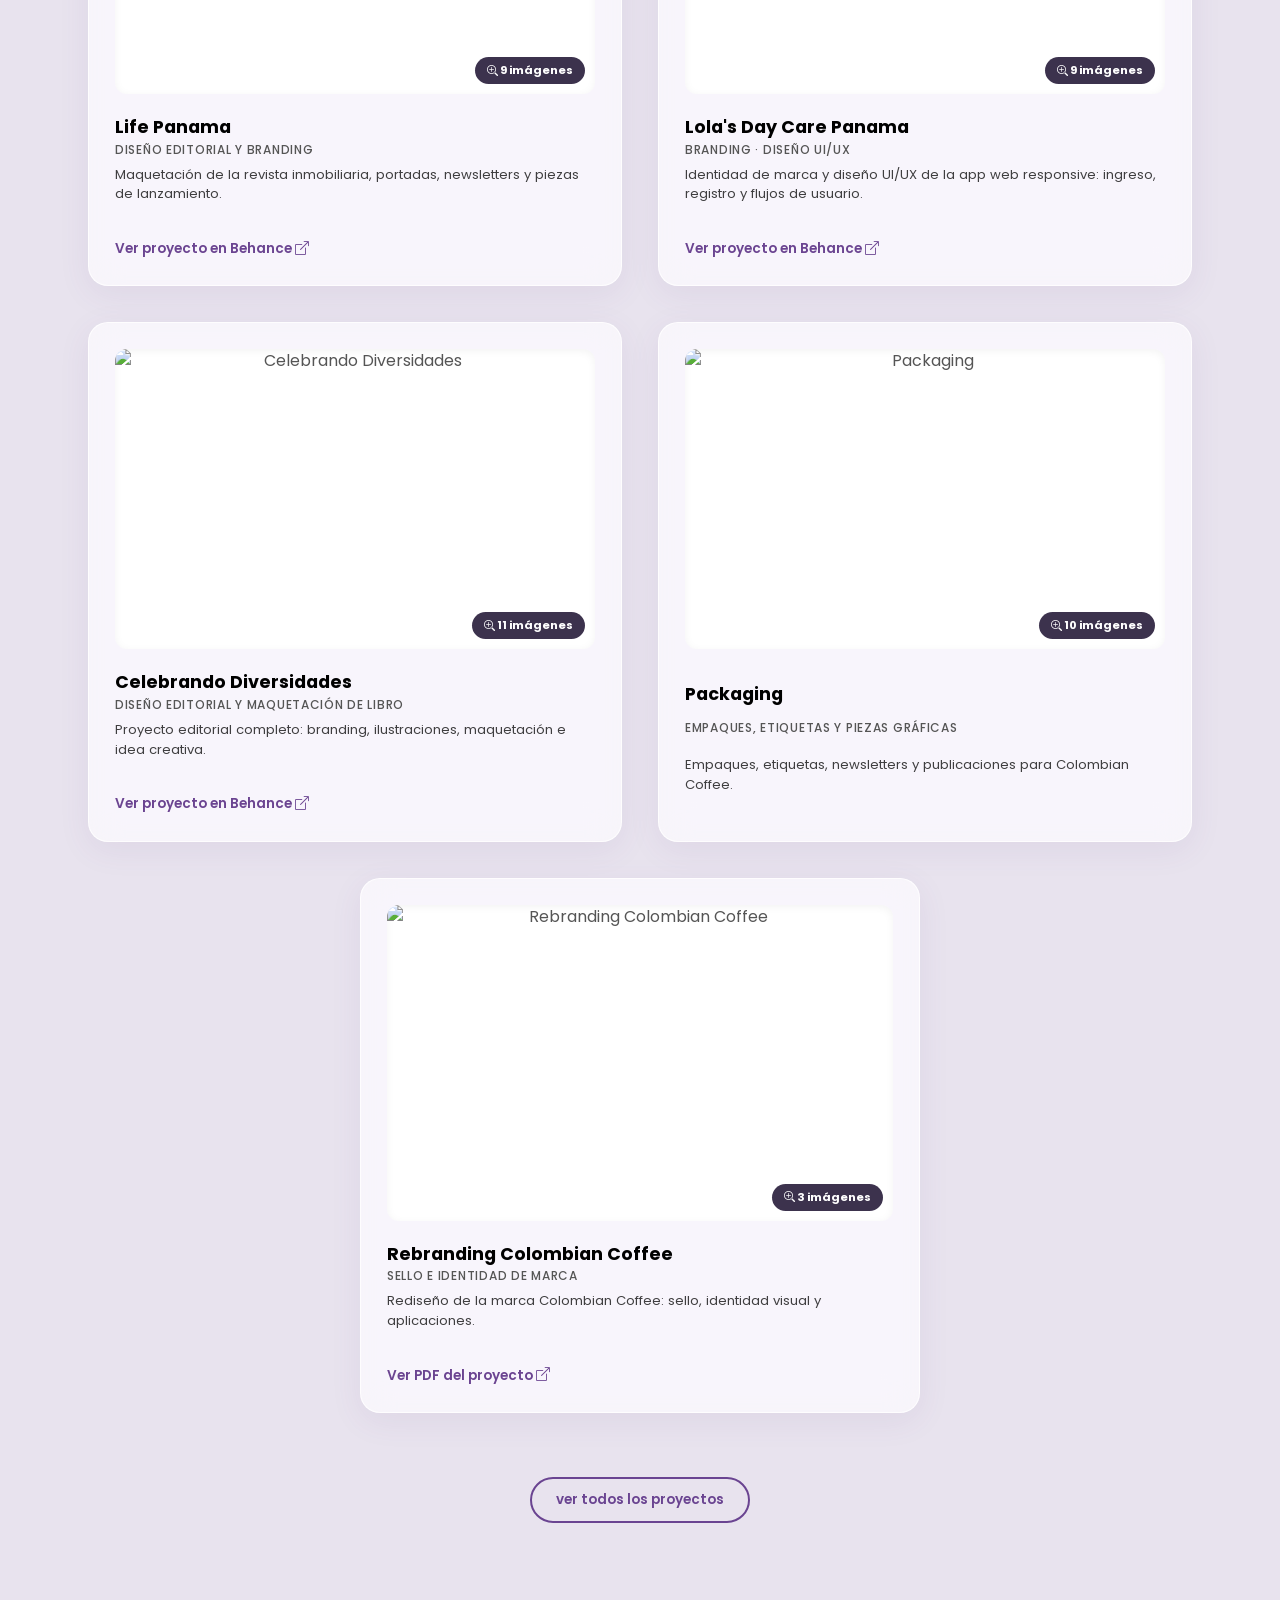
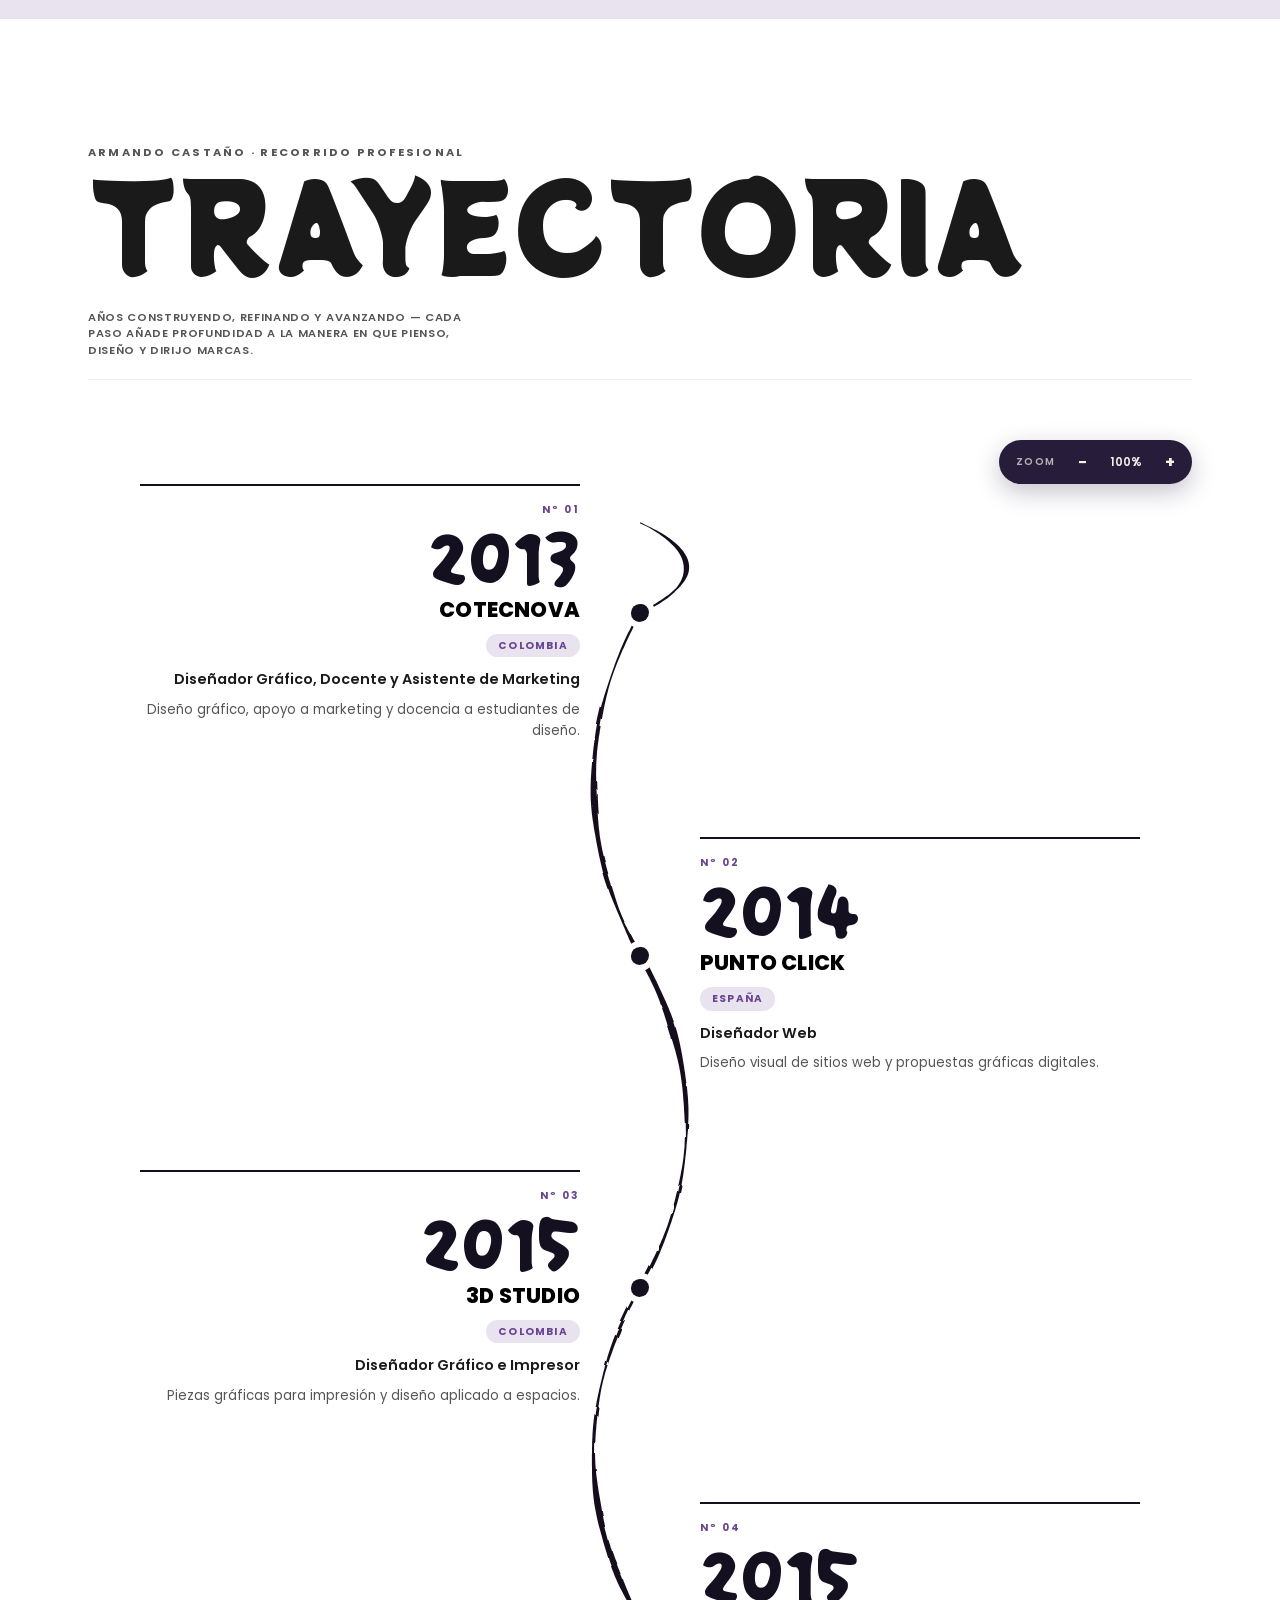
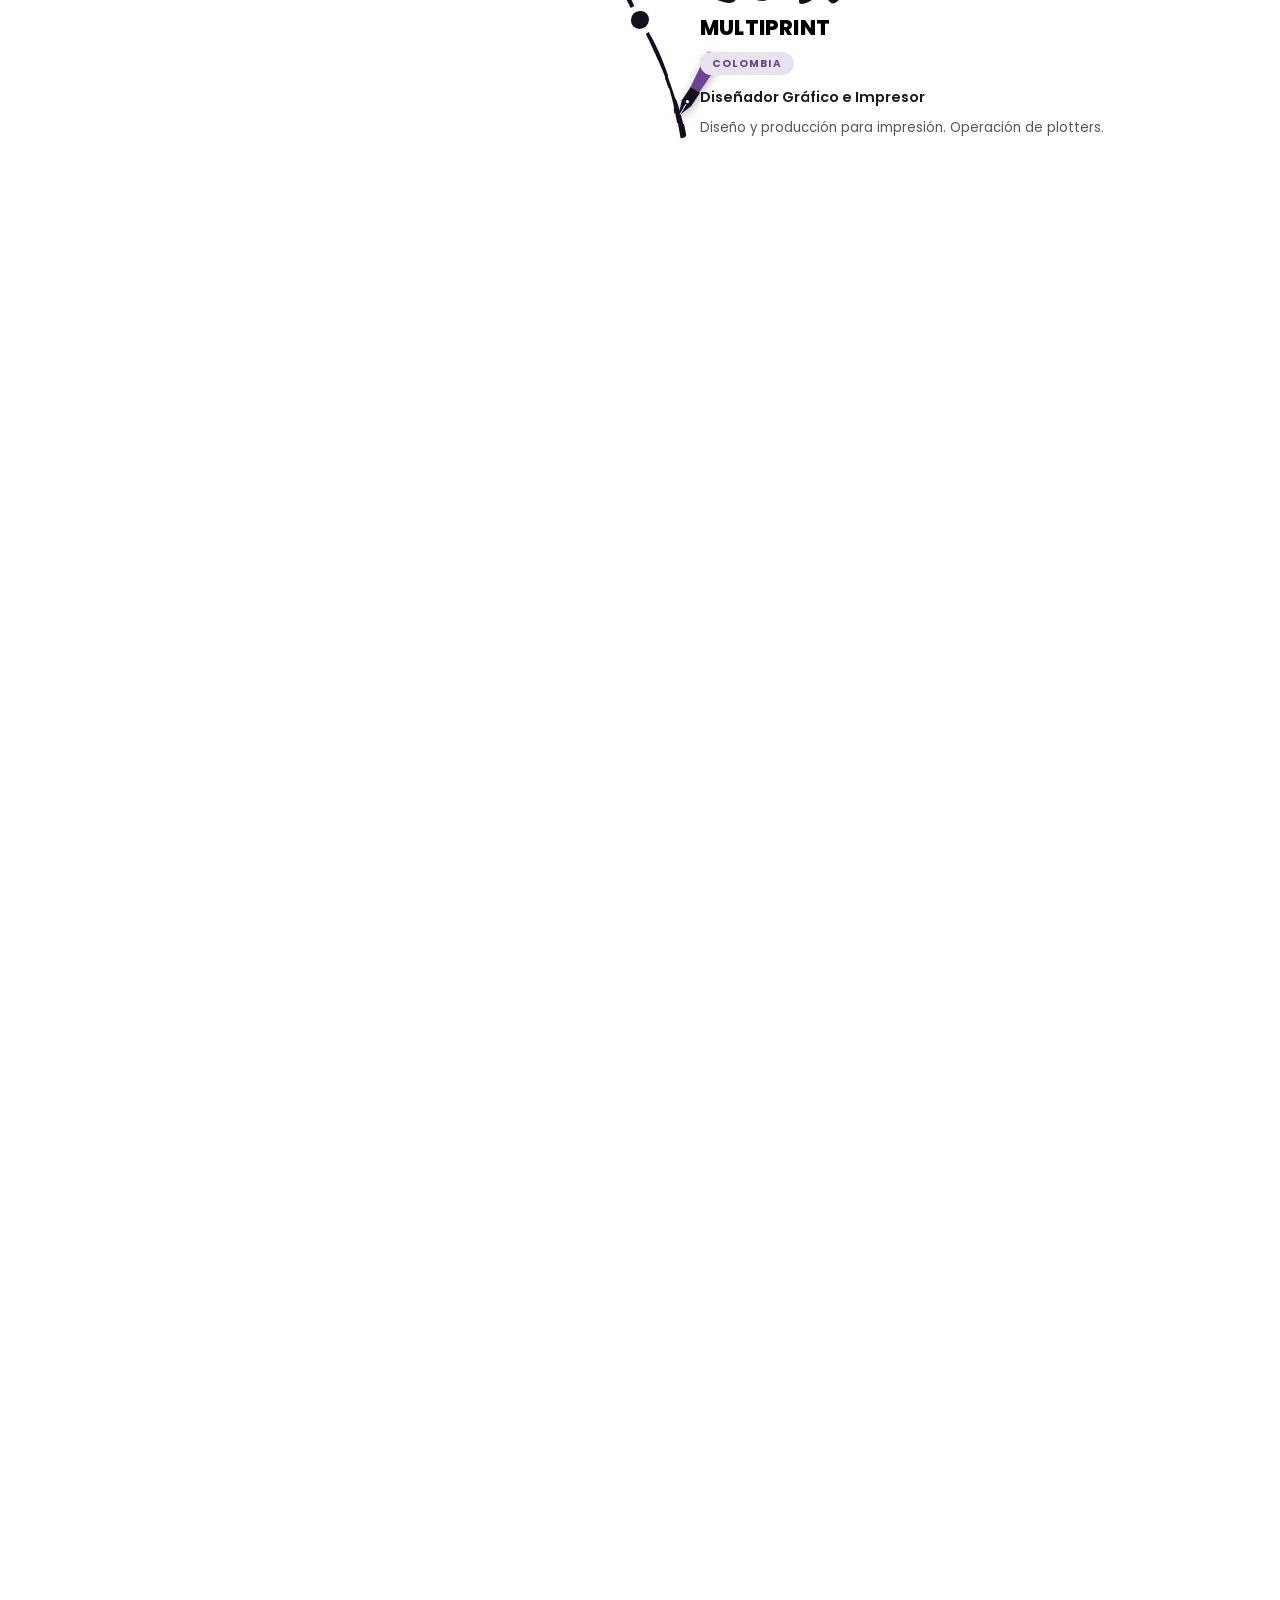
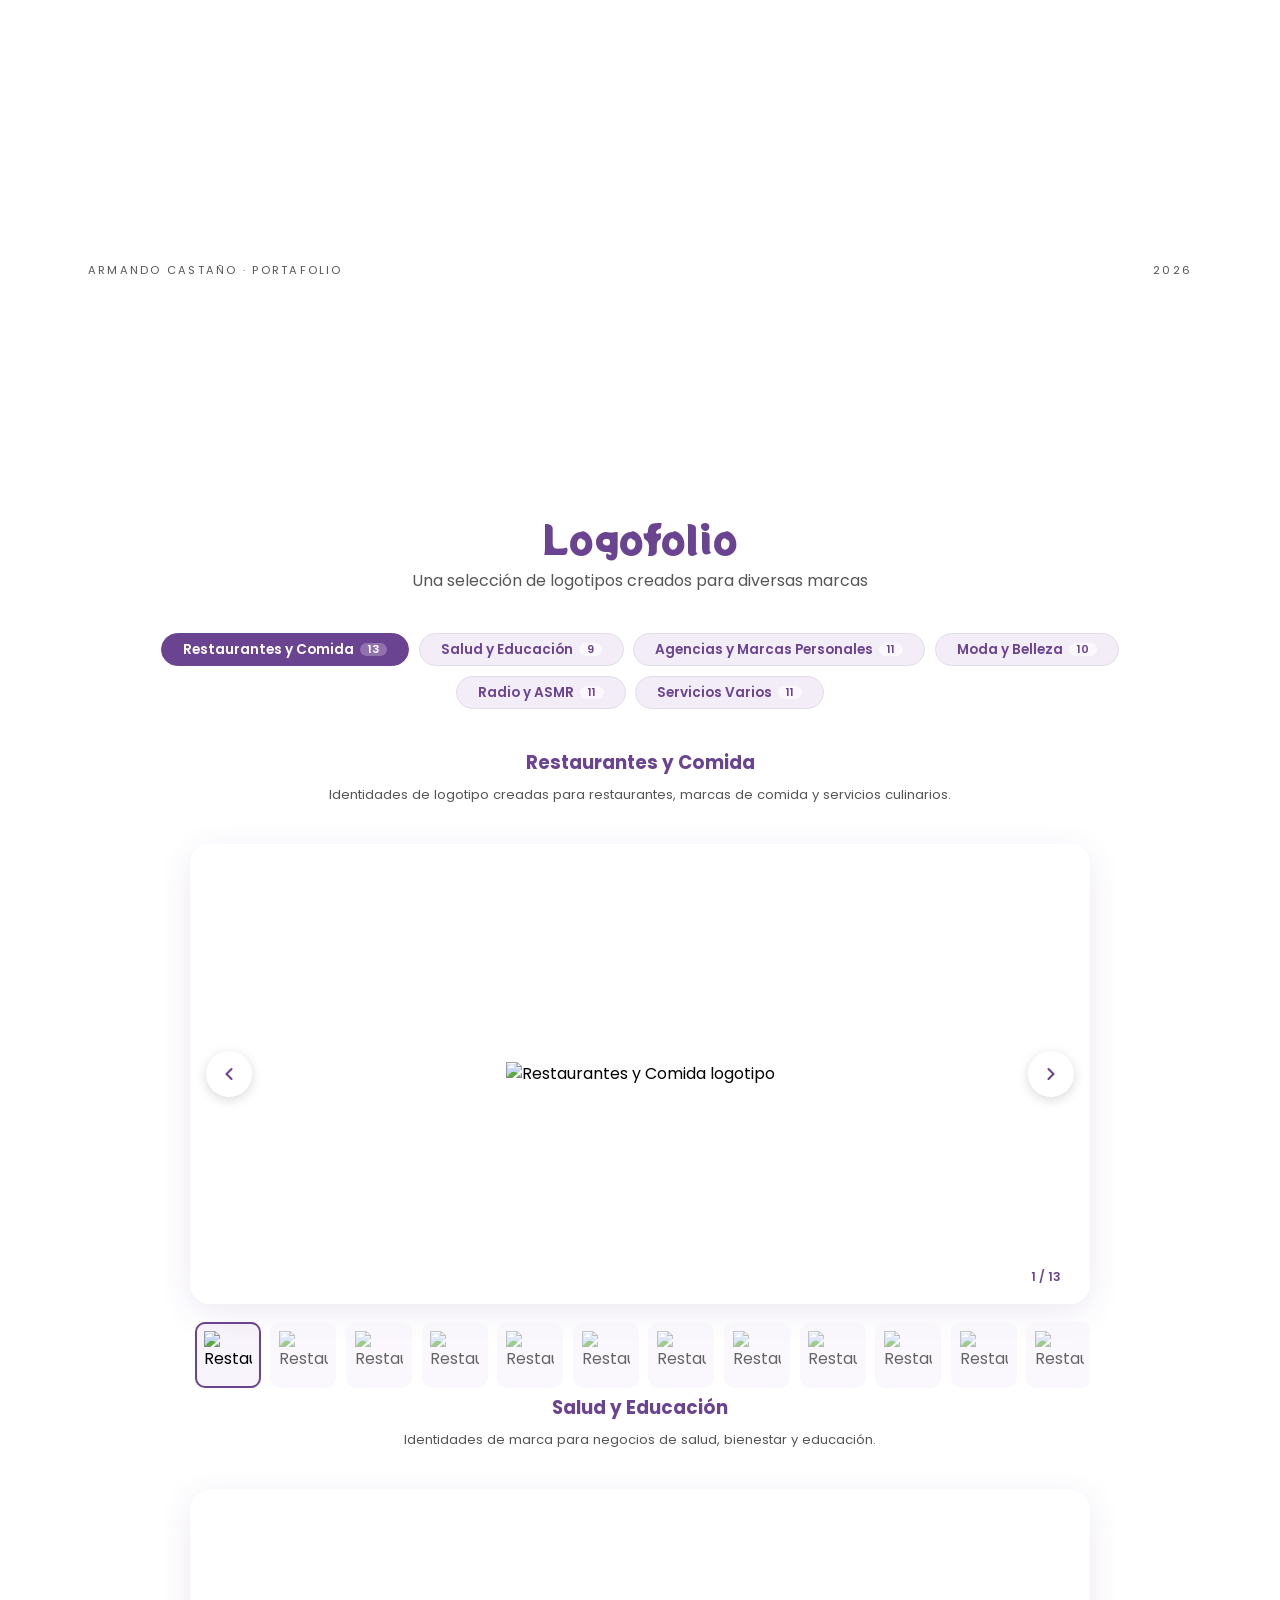
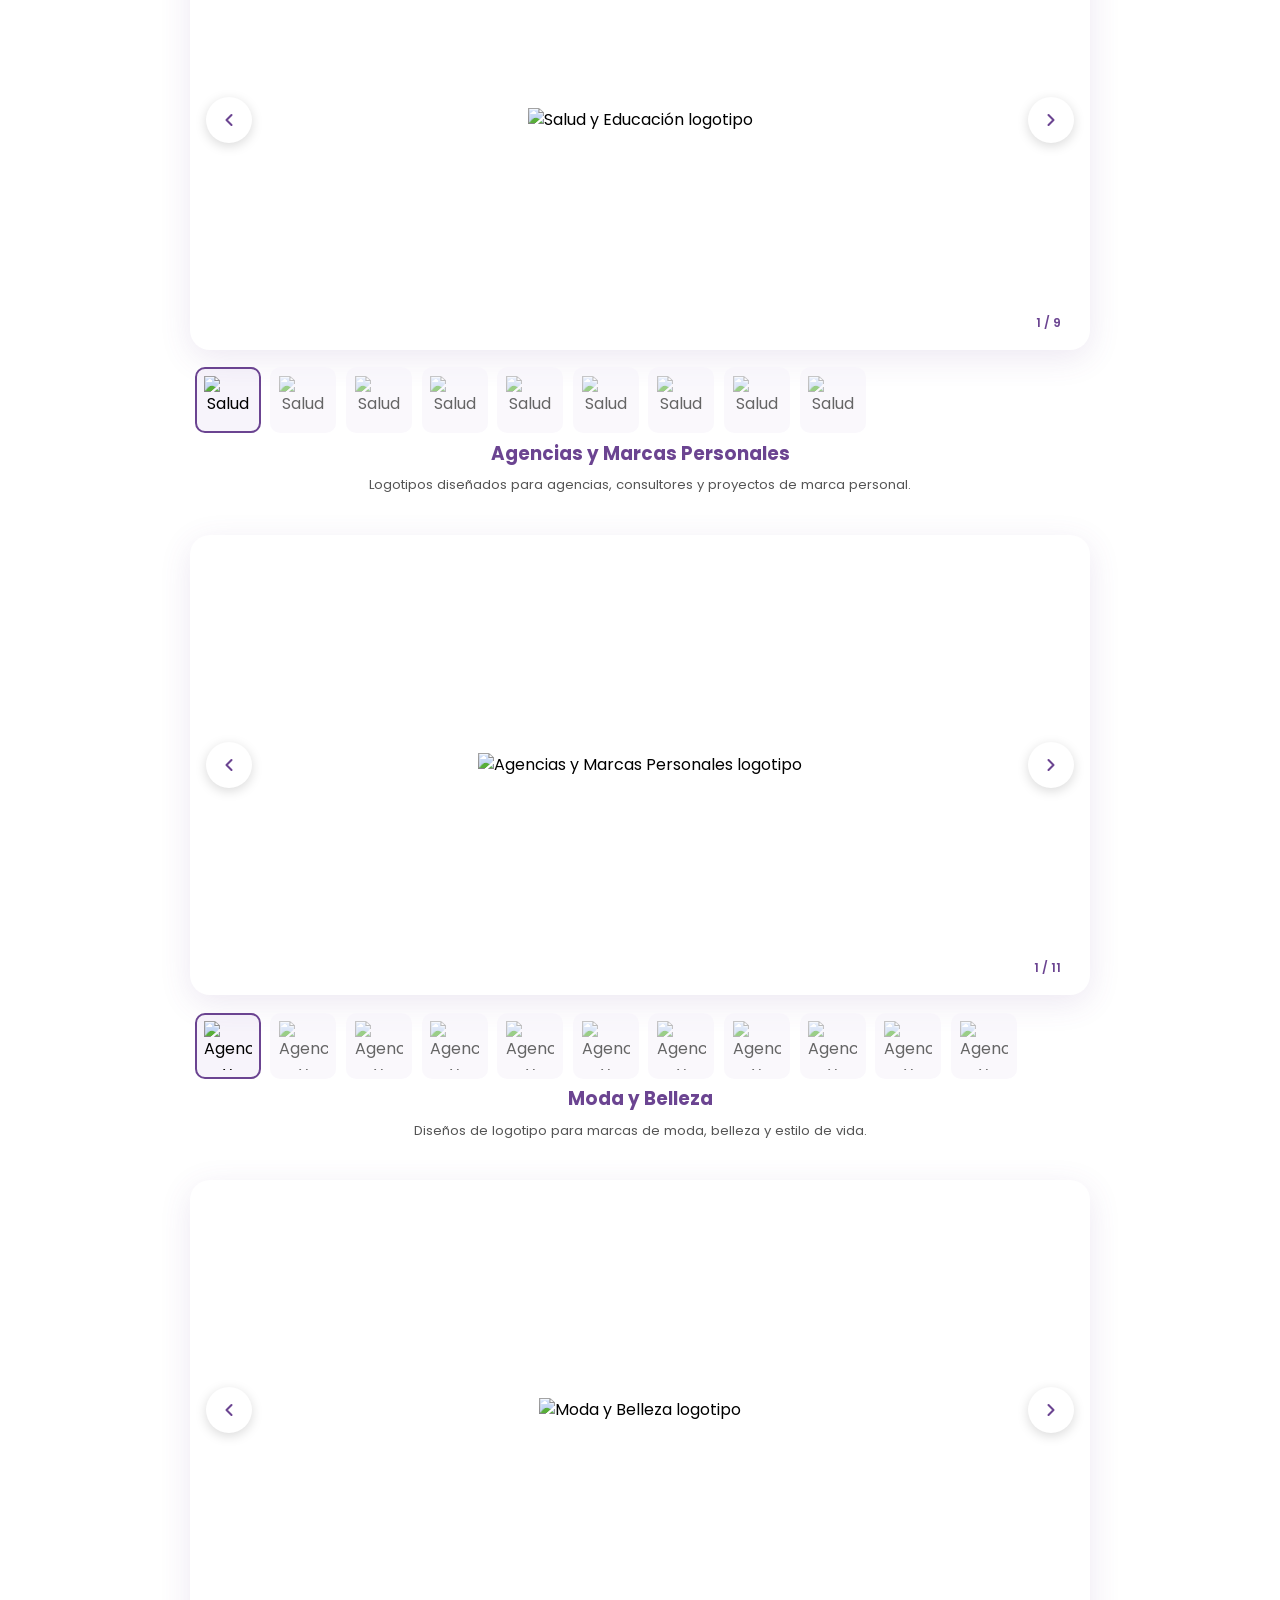
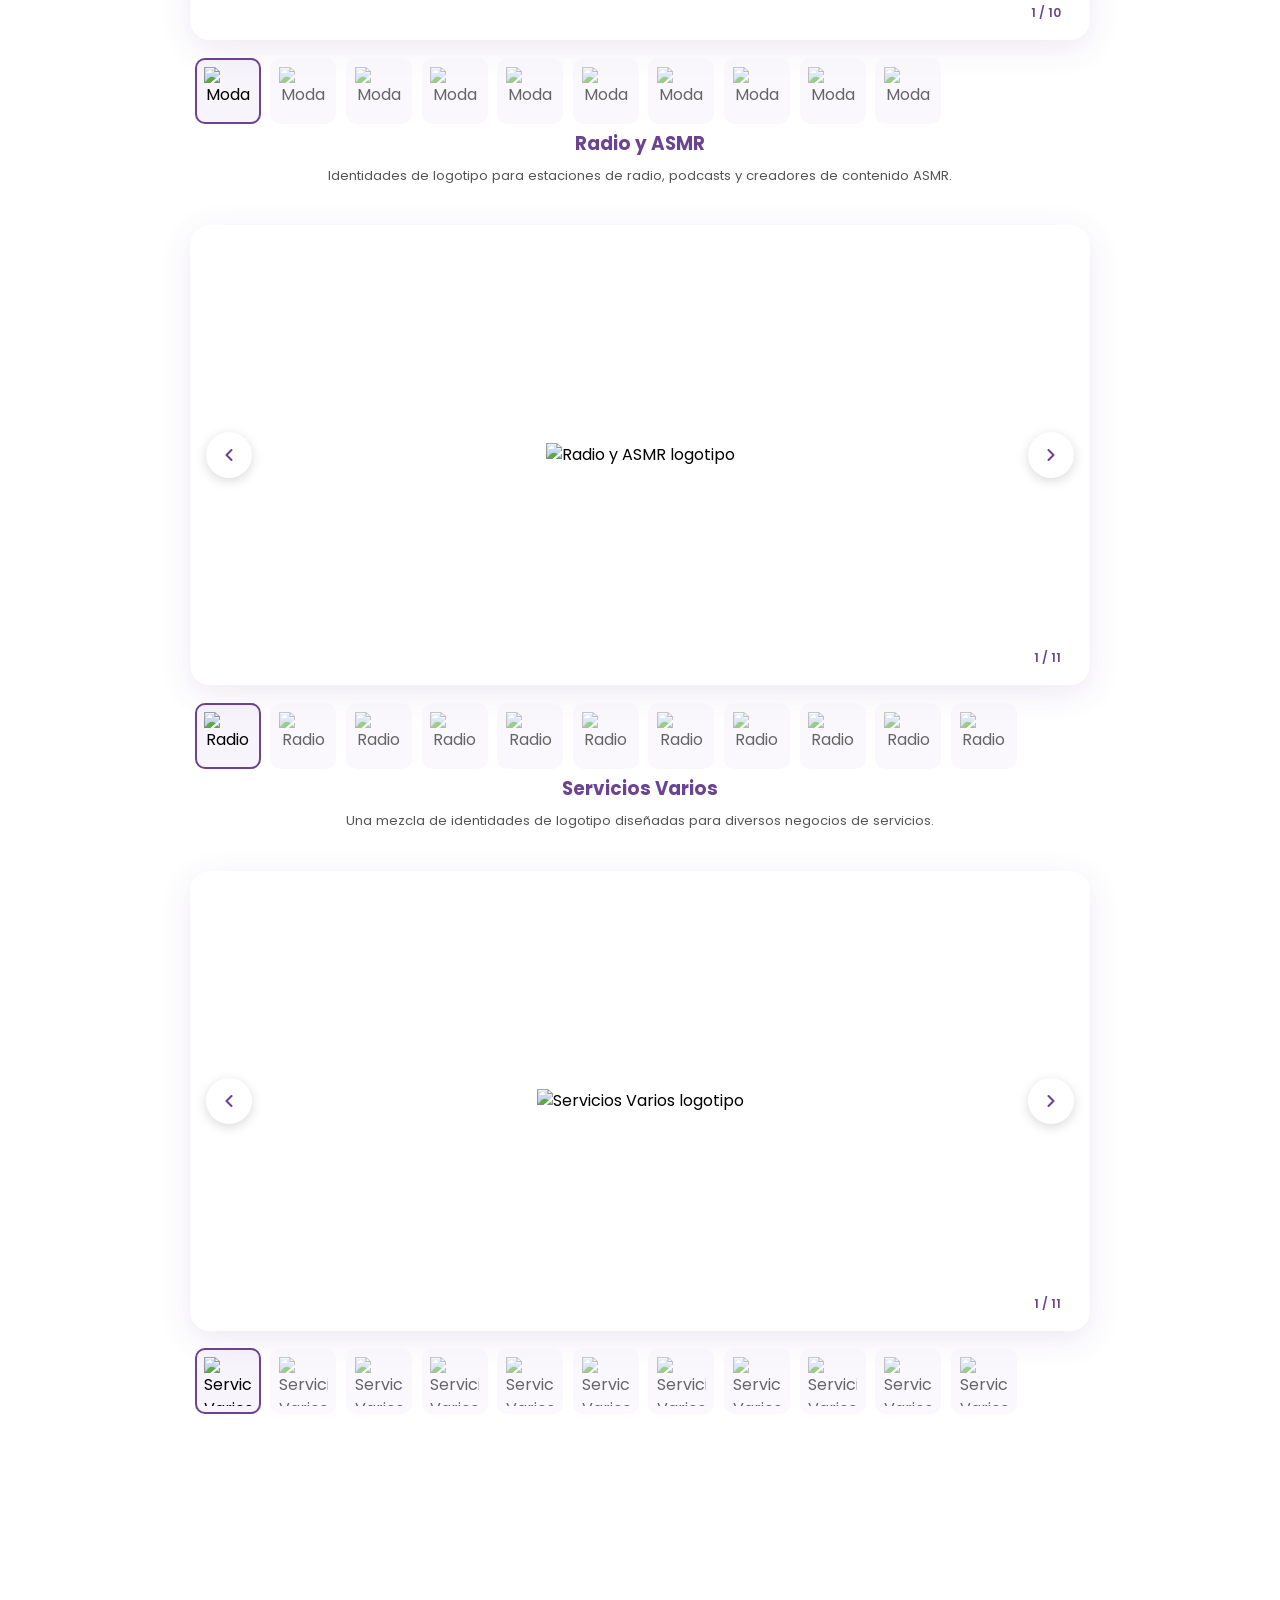
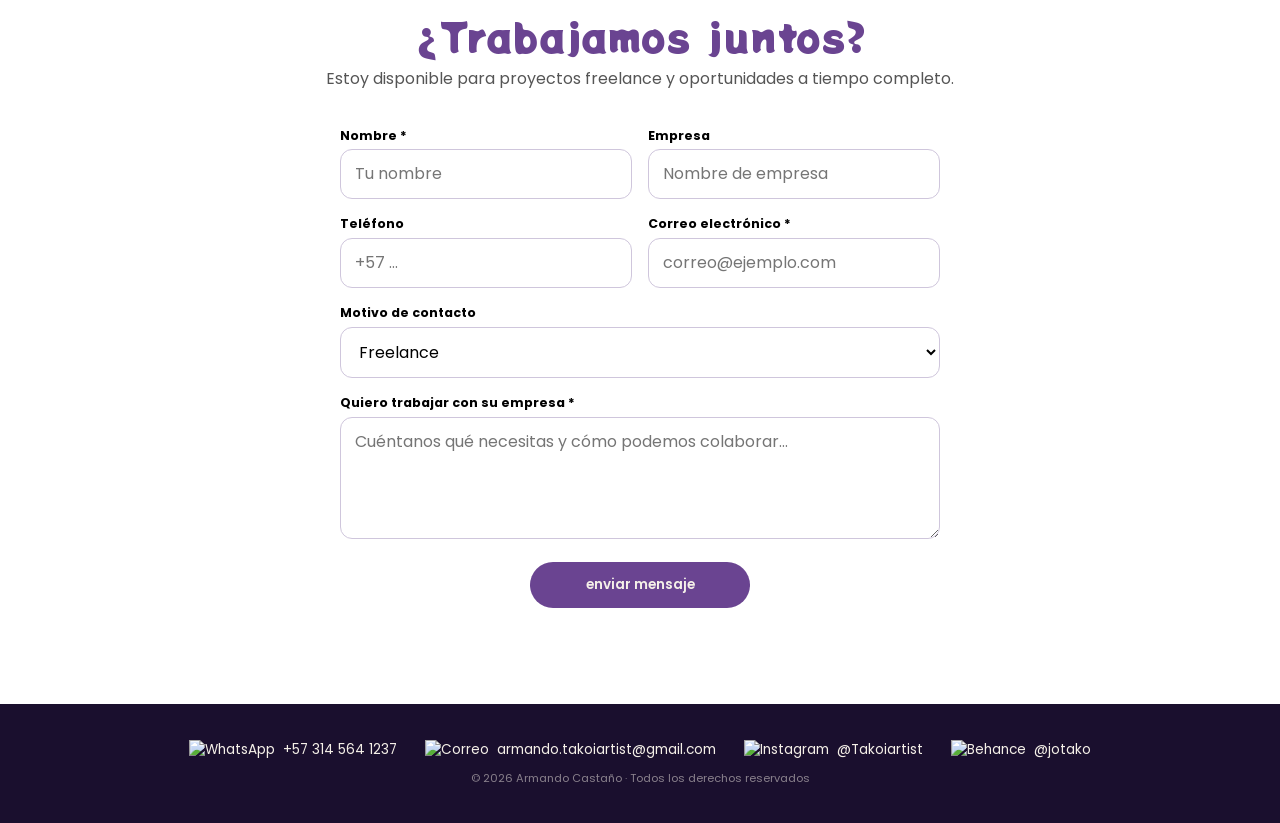
==== commit bae624e6: "Add files via upload" ====
--- a/index.html
+++ b/index.html
@@ -2253,7 +2253,10 @@
         "%5BJotako%5D%20Behance%20CCR-05-convertido-de-jpg.webp",
         "%5BJotako%5D%20Behance%20CCR-06-convertido-de-jpg.webp",
         "%5BJotako%5D%20Behance%20CCR-07-convertido-de-jpg.webp"
-      ]),
+      ]).concat(
+        // Animación del logo CCR (GIF pesado: ~20 MB; ver V1-ligero.webp)
+        gh("a751f26ebf91455ef43443f6c2c5b91751e5bbe3", ["V1.gif"])
+      ),
       "Hangar": gh("aa73b78f83a50aa3ee5d96b8dfc0664b3b99e8ca", [
         "hangar%20logo%20panama.webp",
         "2026-10-16%2013_02_57-%232-convertido-de-png.webp",
@@ -2347,6 +2350,8 @@
         id: "restaurant-food",
         label: "Restaurantes y Comida",
         description: "Identidades de logotipo creadas para restaurantes, marcas de comida y servicios culinarios.",
+        labelEn: "Restaurants & Food",
+        descriptionEn: "Logo identities created for restaurants, food brands and culinary services.",
         images: [
           "https://raw.githubusercontent.com/Takoiartist/takoi-artist/4ddef549daddc508981951c08714a45480f31dd8/%5BJotako%5D%20Behance%20Logofolio%202024%20Vol.4_Mesa%20de%20trabajo%201.png",
           "https://raw.githubusercontent.com/Takoiartist/takoi-artist/4ddef549daddc508981951c08714a45480f31dd8/%5BJotako%5D%20Behance%20Logofolio%202024%20Vol.4-15.png",
@@ -2367,6 +2372,8 @@
         id: "health-education",
         label: "Salud y Educación",
         description: "Identidades de marca para negocios de salud, bienestar y educación.",
+        labelEn: "Health & Education",
+        descriptionEn: "Brand identities for health, wellness and education businesses.",
         images: [
           "https://raw.githubusercontent.com/Takoiartist/takoi-artist/26fffbf5659a41abb696711f2060e02c5cdd13c9/%5BJotako%5D%20Behance%20Logofolio%202024%20Vol.1-10.png",
           "https://raw.githubusercontent.com/Takoiartist/takoi-artist/26fffbf5659a41abb696711f2060e02c5cdd13c9/%5BJotako%5D%20Behance%20Logofolio%202024%20Vol.1_Mesa%20de%20trabajo%201.png",
@@ -2383,6 +2390,8 @@
         id: "agencies-personal",
         label: "Agencias y Marcas Personales",
         description: "Logotipos diseñados para agencias, consultores y proyectos de marca personal.",
+        labelEn: "Agencies & Personal Brands",
+        descriptionEn: "Logos designed for agencies, consultants and personal brand projects.",
         images: [
           "https://raw.githubusercontent.com/Takoiartist/takoi-artist/5a34473abeb6b43bc294fe1b69a0fd6d2b3f92f1/%5BJotako%5D%20Behance%20Logofolio%202024%20Vol.2_Mesa%20de%20trabajo%201.png",
           "https://raw.githubusercontent.com/Takoiartist/takoi-artist/5a34473abeb6b43bc294fe1b69a0fd6d2b3f92f1/%5BJotako%5D%20Behance%20Logofolio%202024%20Vol.2-11.png",
@@ -2401,6 +2410,8 @@
         id: "fashion-beauty",
         label: "Moda y Belleza",
         description: "Diseños de logotipo para marcas de moda, belleza y estilo de vida.",
+        labelEn: "Fashion & Beauty",
+        descriptionEn: "Logo designs for fashion, beauty and lifestyle brands.",
         images: [
           "https://raw.githubusercontent.com/Takoiartist/takoi-artist/43ac76f70dd3a6cfb894995593263bd7d98b24ff/%5BJotako%5D%20Behance%20Logofolio%202024%20Vol.3_Mesa%20de%20trabajo%201.png",
           "https://raw.githubusercontent.com/Takoiartist/takoi-artist/43ac76f70dd3a6cfb894995593263bd7d98b24ff/%5BJotako%5D%20Behance%20Logofolio%202024%20Vol.3-09.png",
@@ -2418,6 +2429,8 @@
         id: "radio-asmr",
         label: "Radio y ASMR",
         description: "Identidades de logotipo para estaciones de radio, podcasts y creadores de contenido ASMR.",
+        labelEn: "Radio & ASMR",
+        descriptionEn: "Logo identities for radio stations, podcasts and ASMR content creators.",
         images: [
           "https://raw.githubusercontent.com/Takoiartist/takoi-artist/0c6d3b02fbb47ec7a1053d07288abf2044f70f2d/%5BJotako%5D%20Behance%20Logofolio%202024%20Vol.5_Mesa%20de%20trabajo%201.png",
           "https://raw.githubusercontent.com/Takoiartist/takoi-artist/0c6d3b02fbb47ec7a1053d07288abf2044f70f2d/%5BJotako%5D%20Behance%20Logofolio%202024%20Vol.5-11.png",
@@ -2436,6 +2449,8 @@
         id: "various-services",
         label: "Servicios Varios",
         description: "Una mezcla de identidades de logotipo diseñadas para diversos negocios de servicios.",
+        labelEn: "Various Services",
+        descriptionEn: "A mix of logo identities designed for a variety of service businesses.",
         images: [
           "https://raw.githubusercontent.com/Takoiartist/takoi-artist/24c1a4a64b056c9e3fd7db75169eb6b5b3cb3eaf/%5BJotako%5D%20Behance%20Logofolio%202024%20Vol.6_Mesa%20de%20trabajo%201.png",
           "https://raw.githubusercontent.com/Takoiartist/takoi-artist/24c1a4a64b056c9e3fd7db75169eb6b5b3cb3eaf/%5BJotako%5D%20Behance%20Logofolio%202024%20Vol.6-11.png",
@@ -2762,6 +2777,31 @@
       });
     }
 
+    /* Traduce en el lugar los textos del Logofolio (conserva pestaña activa y logo actual) */
+    function translateLogofolio() {
+      const es = LANG === 'es';
+      logoFolders.forEach(f => {
+        const label = es ? f.label : f.labelEn;
+        const tab = document.getElementById(`tab-${f.id}`);
+        if (tab && tab.firstChild) tab.firstChild.nodeValue = label;
+        const pane = document.getElementById(`pane-${f.id}`);
+        if (!pane) return;
+        const h3 = pane.querySelector('.folder-heading h3');
+        const desc = pane.querySelector('.folder-heading p');
+        if (h3) h3.textContent = label;
+        if (desc) desc.textContent = es ? f.description : f.descriptionEn;
+        const stage = document.getElementById(`stage-img-${f.id}`);
+        if (stage) stage.alt = es ? `${label} logotipo` : `${label} logo`;
+        pane.querySelectorAll('.thumb-item img').forEach((img, i) => {
+          img.alt = es ? `${label} miniatura ${i + 1}` : `${label} thumbnail ${i + 1}`;
+        });
+        const pv = pane.querySelector('.carousel-nav-btn.prev');
+        const nx = pane.querySelector('.carousel-nav-btn.next');
+        if (pv) pv.setAttribute('aria-label', es ? 'Logotipo anterior' : 'Previous logo');
+        if (nx) nx.setAttribute('aria-label', es ? 'Logotipo siguiente' : 'Next logo');
+      });
+    }
+
     /* ===== Lightbox (Proyectos) con zoom ===== */
     const lb = $('#lb'), lbImg = $('#lb-img'), lbCap = $('#lb-cap'), lbTh = $('#lb-thumbs');
     const lbStage = $('#lb-stage'), lbLevel = $('#lb-level'), lbLink = $('#lb-link');
@@ -2808,7 +2848,7 @@
         lbLink.hidden = true;
       }
       lbTh.innerHTML = lbImgs.length > 1
-        ? lbImgs.map((s, i) => `<button data-i="${i}" class="${i === lbIdx ? 'on' : ''}"><img src="${s}" alt=""></button>`).join('')
+        ? lbImgs.map((s, i) => `<button data-i="${i}" class="${i === lbIdx ? 'on' : ''}"><img src="${s}" alt="" loading="lazy"></button>`).join('')
         : '';
       const on = lbTh.querySelector('.on');
       if (on) on.scrollIntoView({ block: 'nearest', inline: 'center' });
@@ -2963,6 +3003,7 @@
     function renderAll() {
       renderProjects();
       renderTimeline();
+      translateLogofolio();
     }
 
     /* ===== Pluma: vectorizando el rombo ===== */
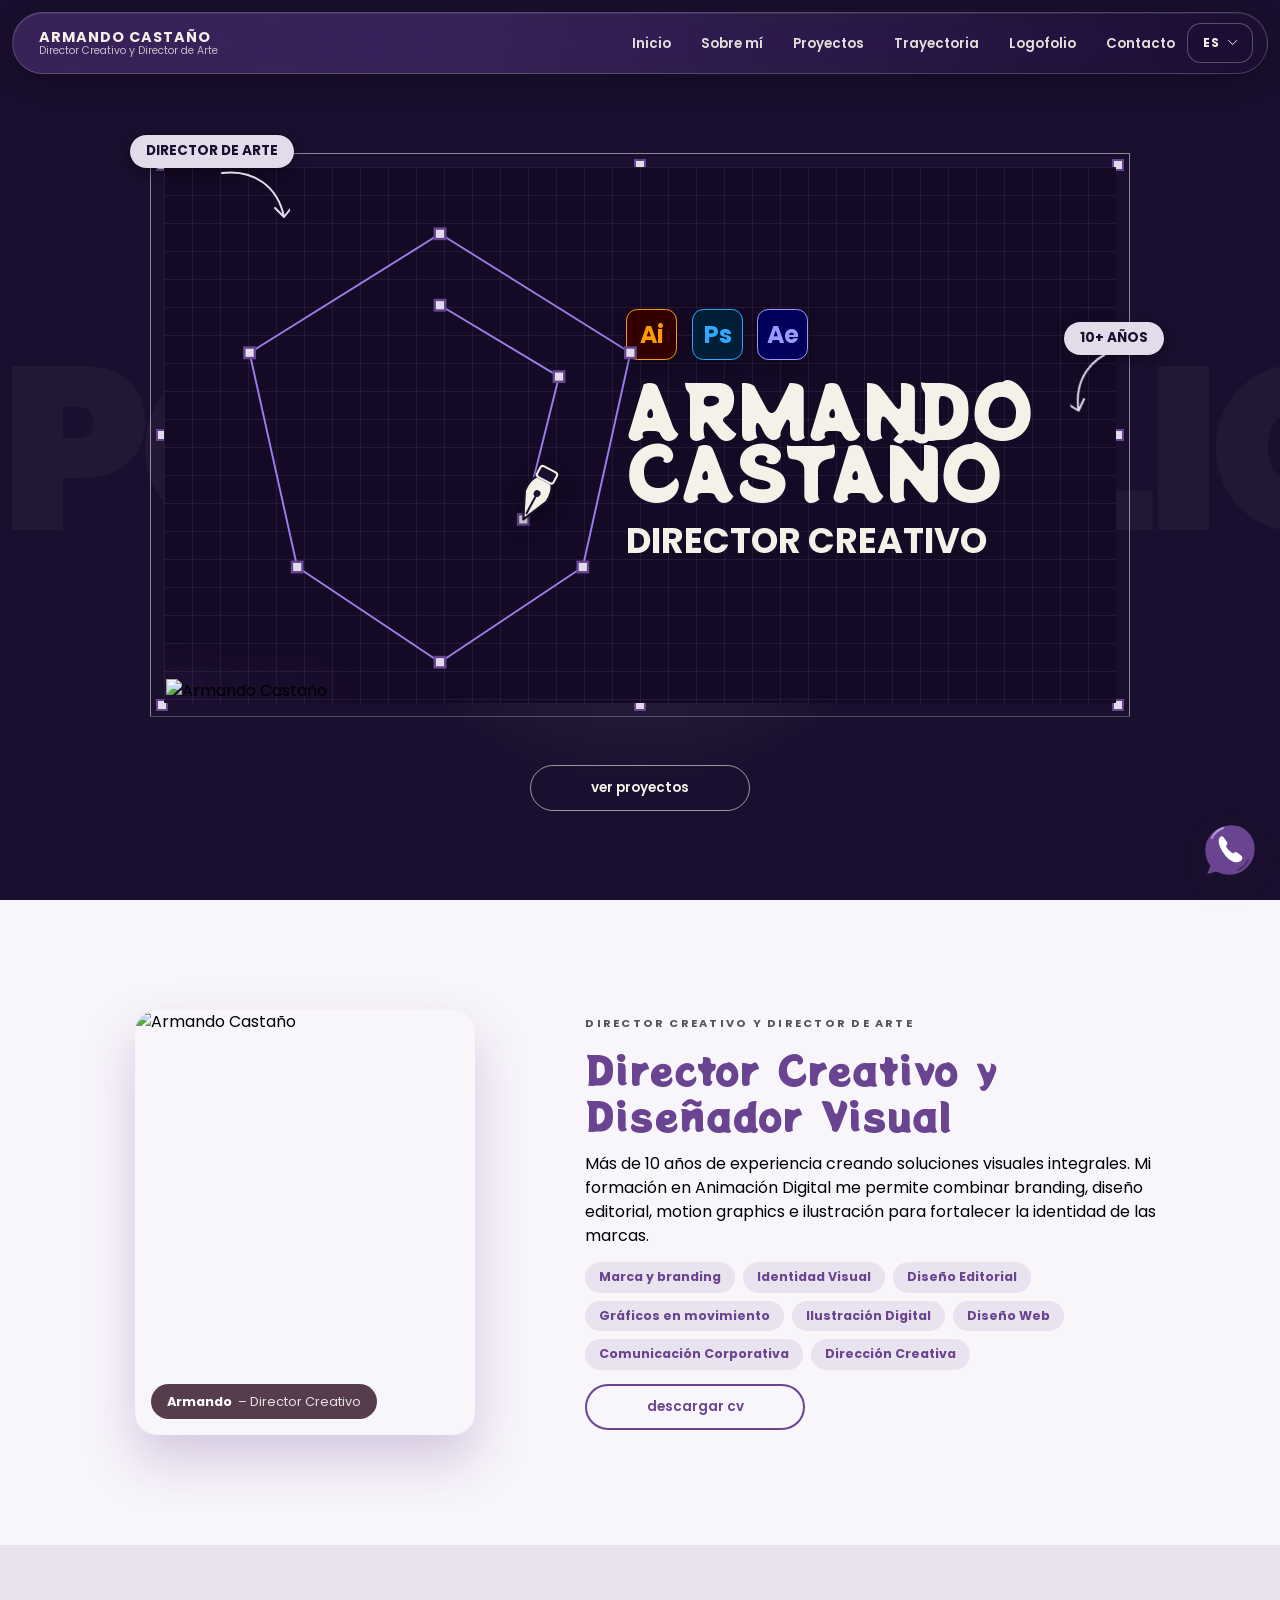
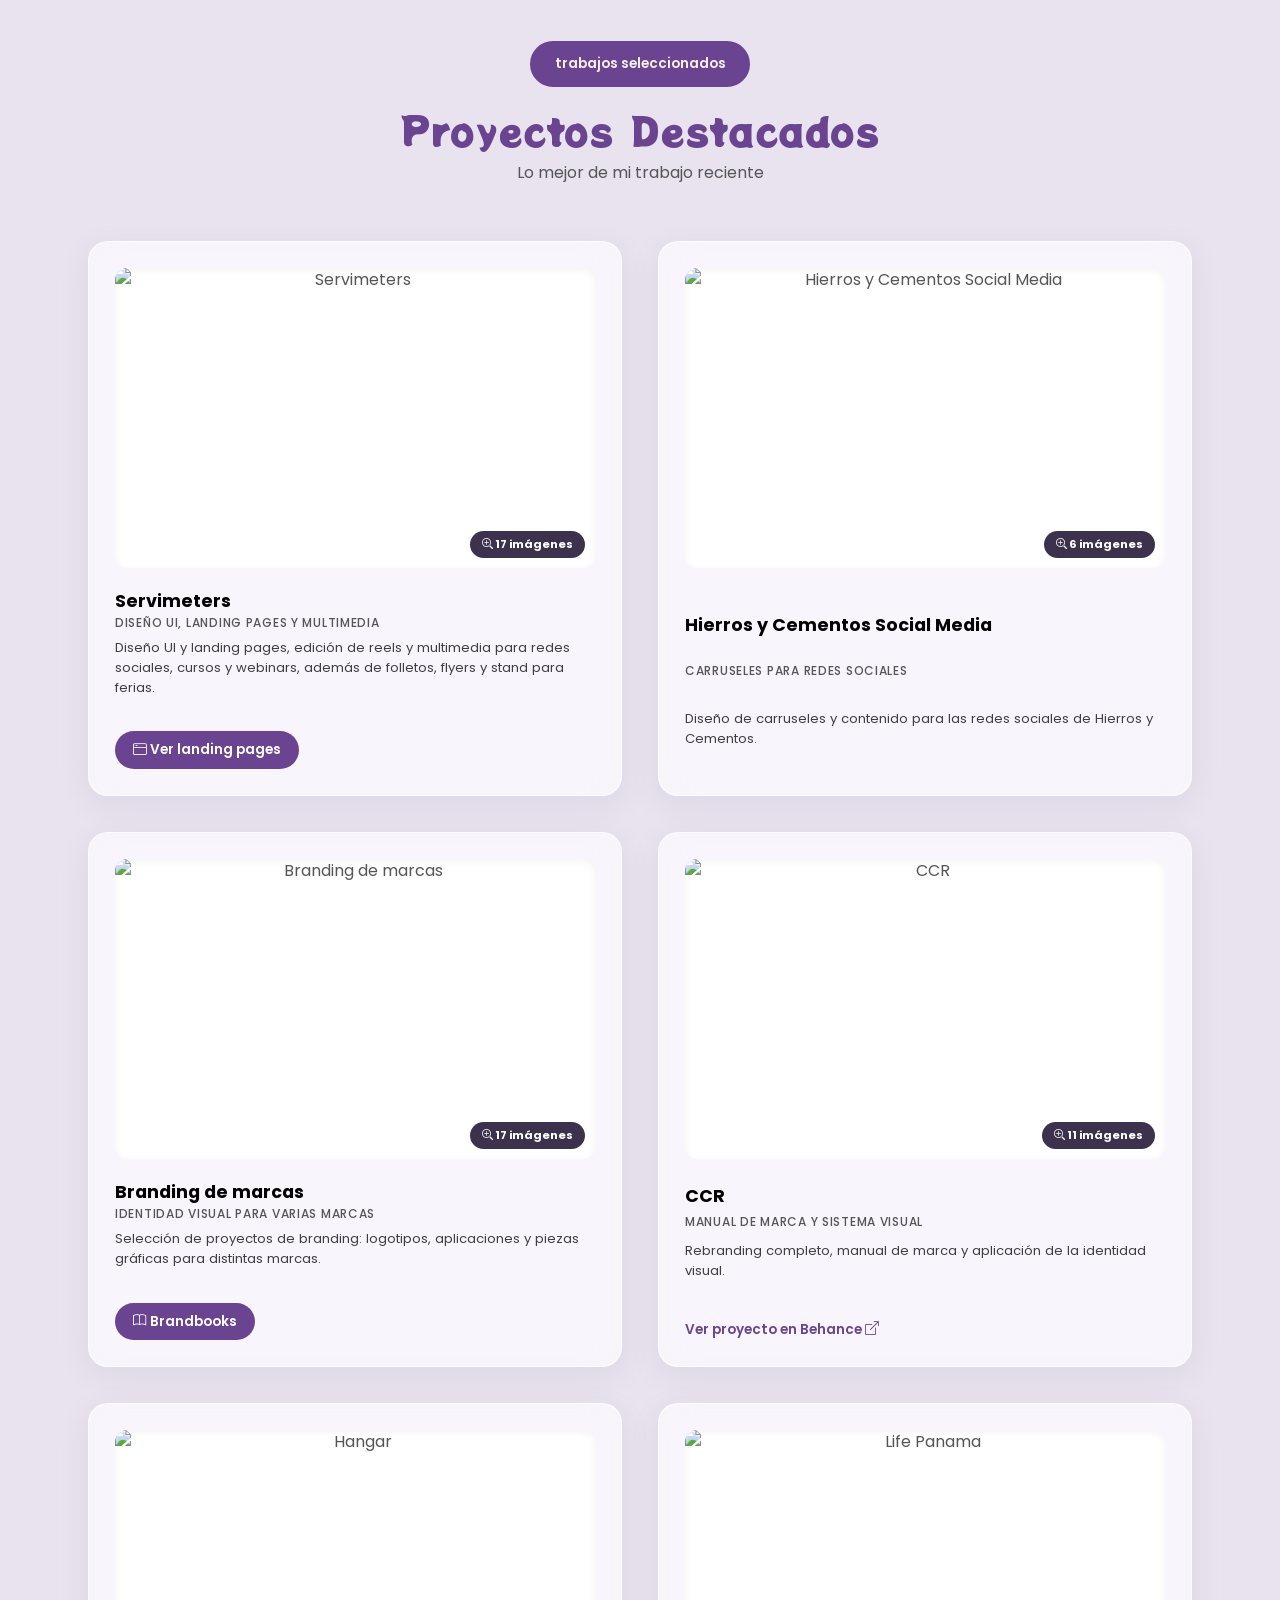
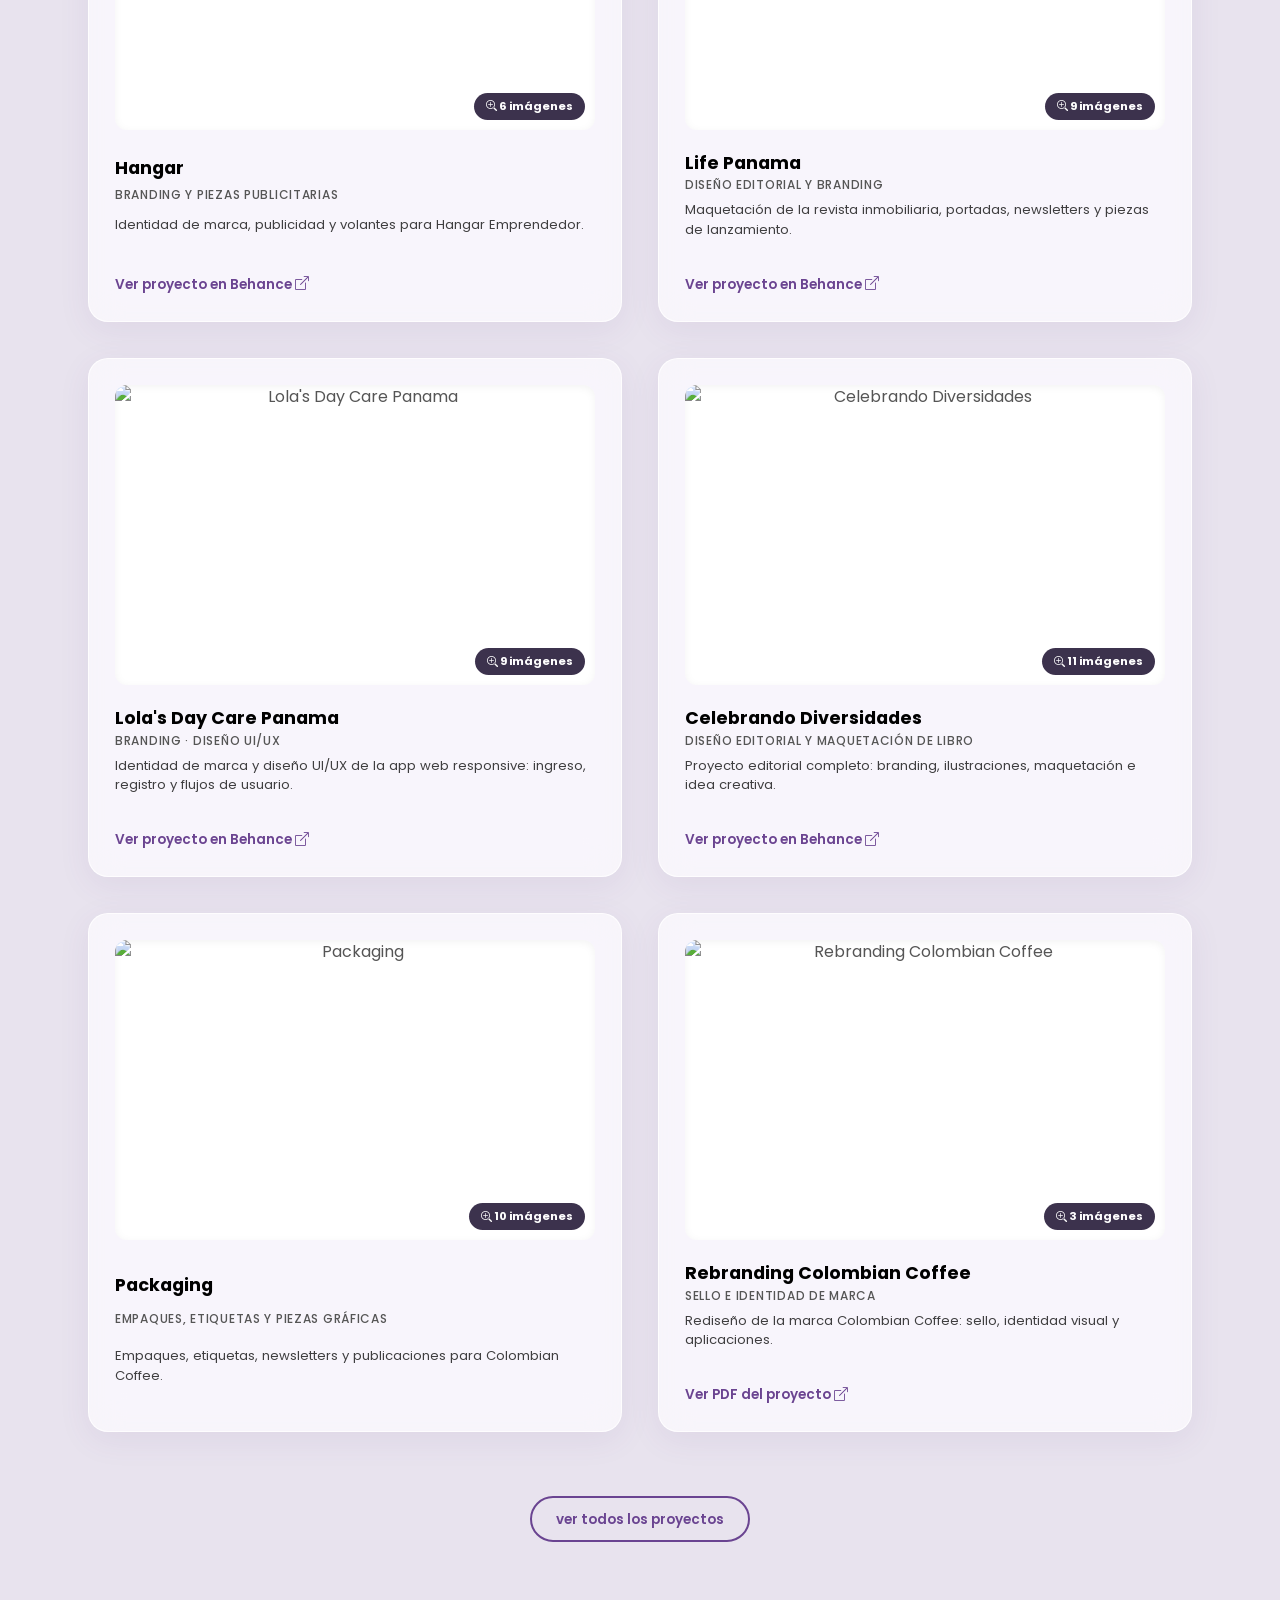
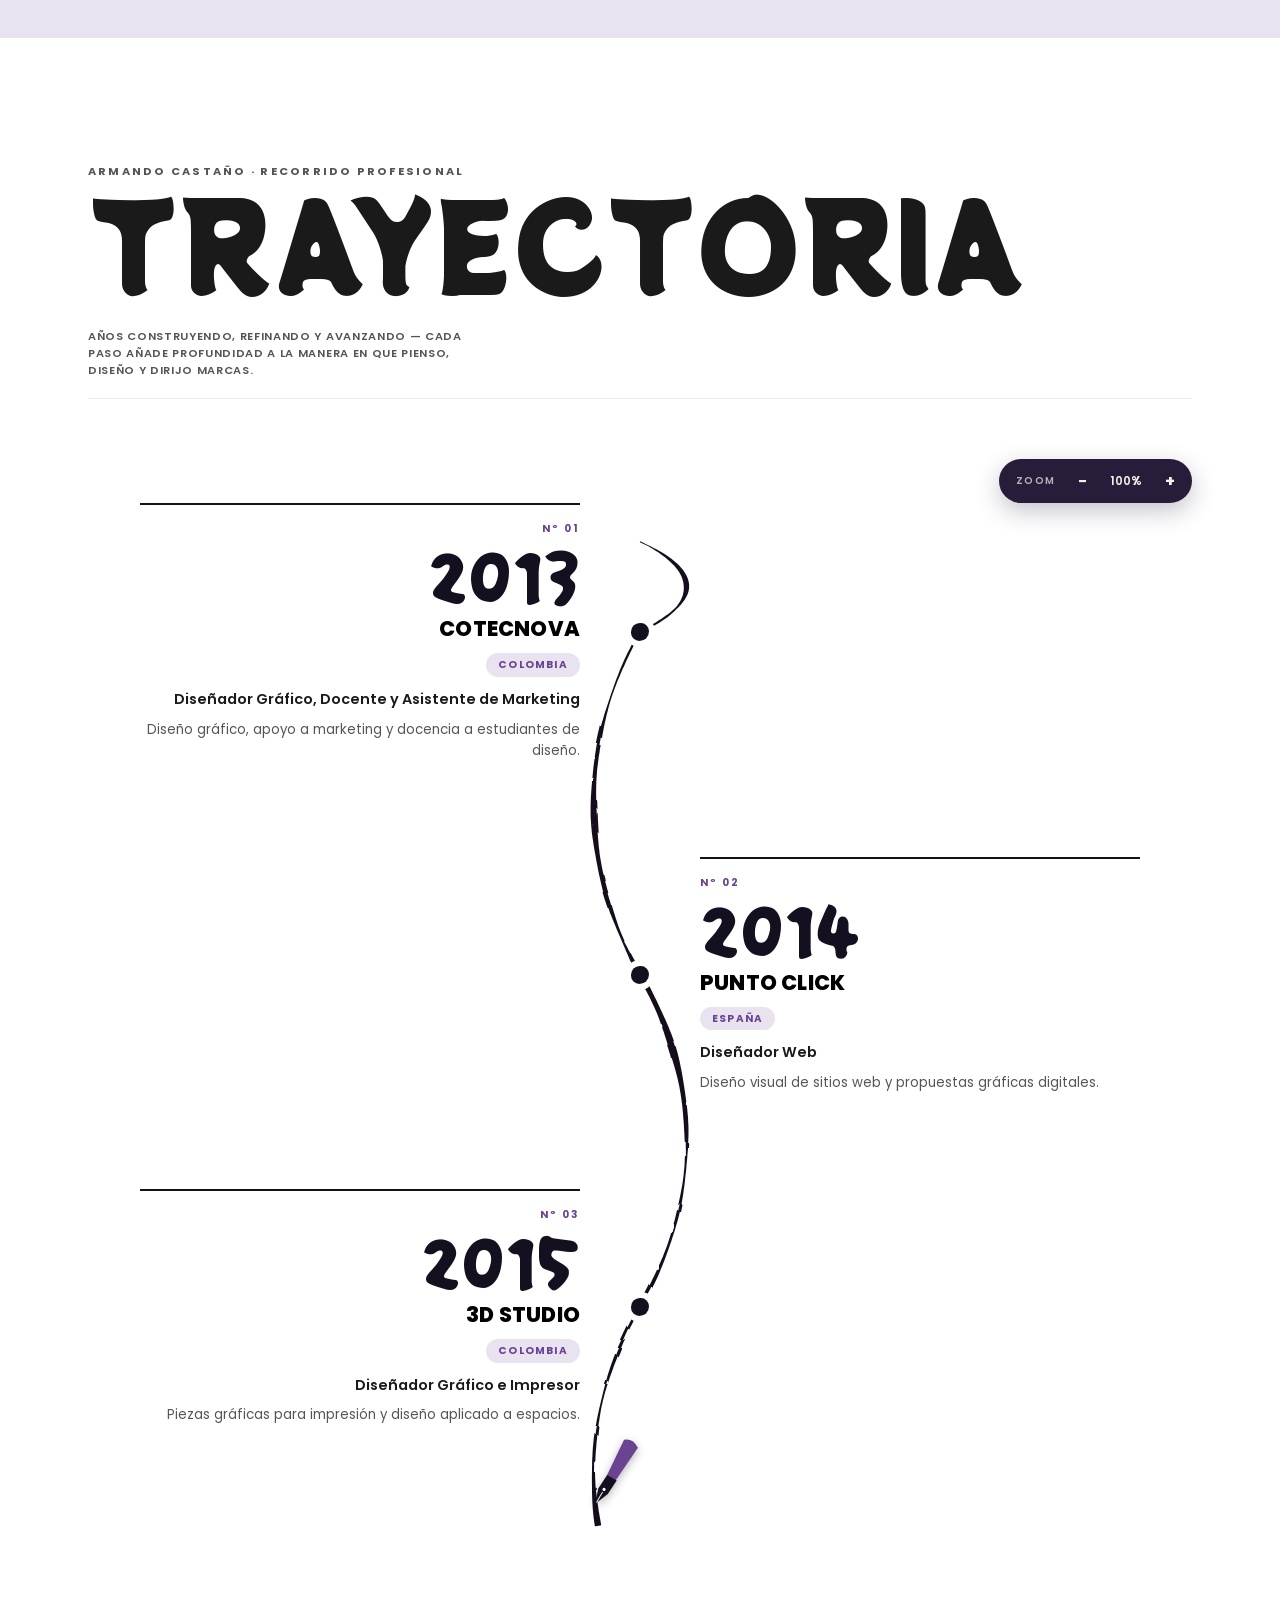
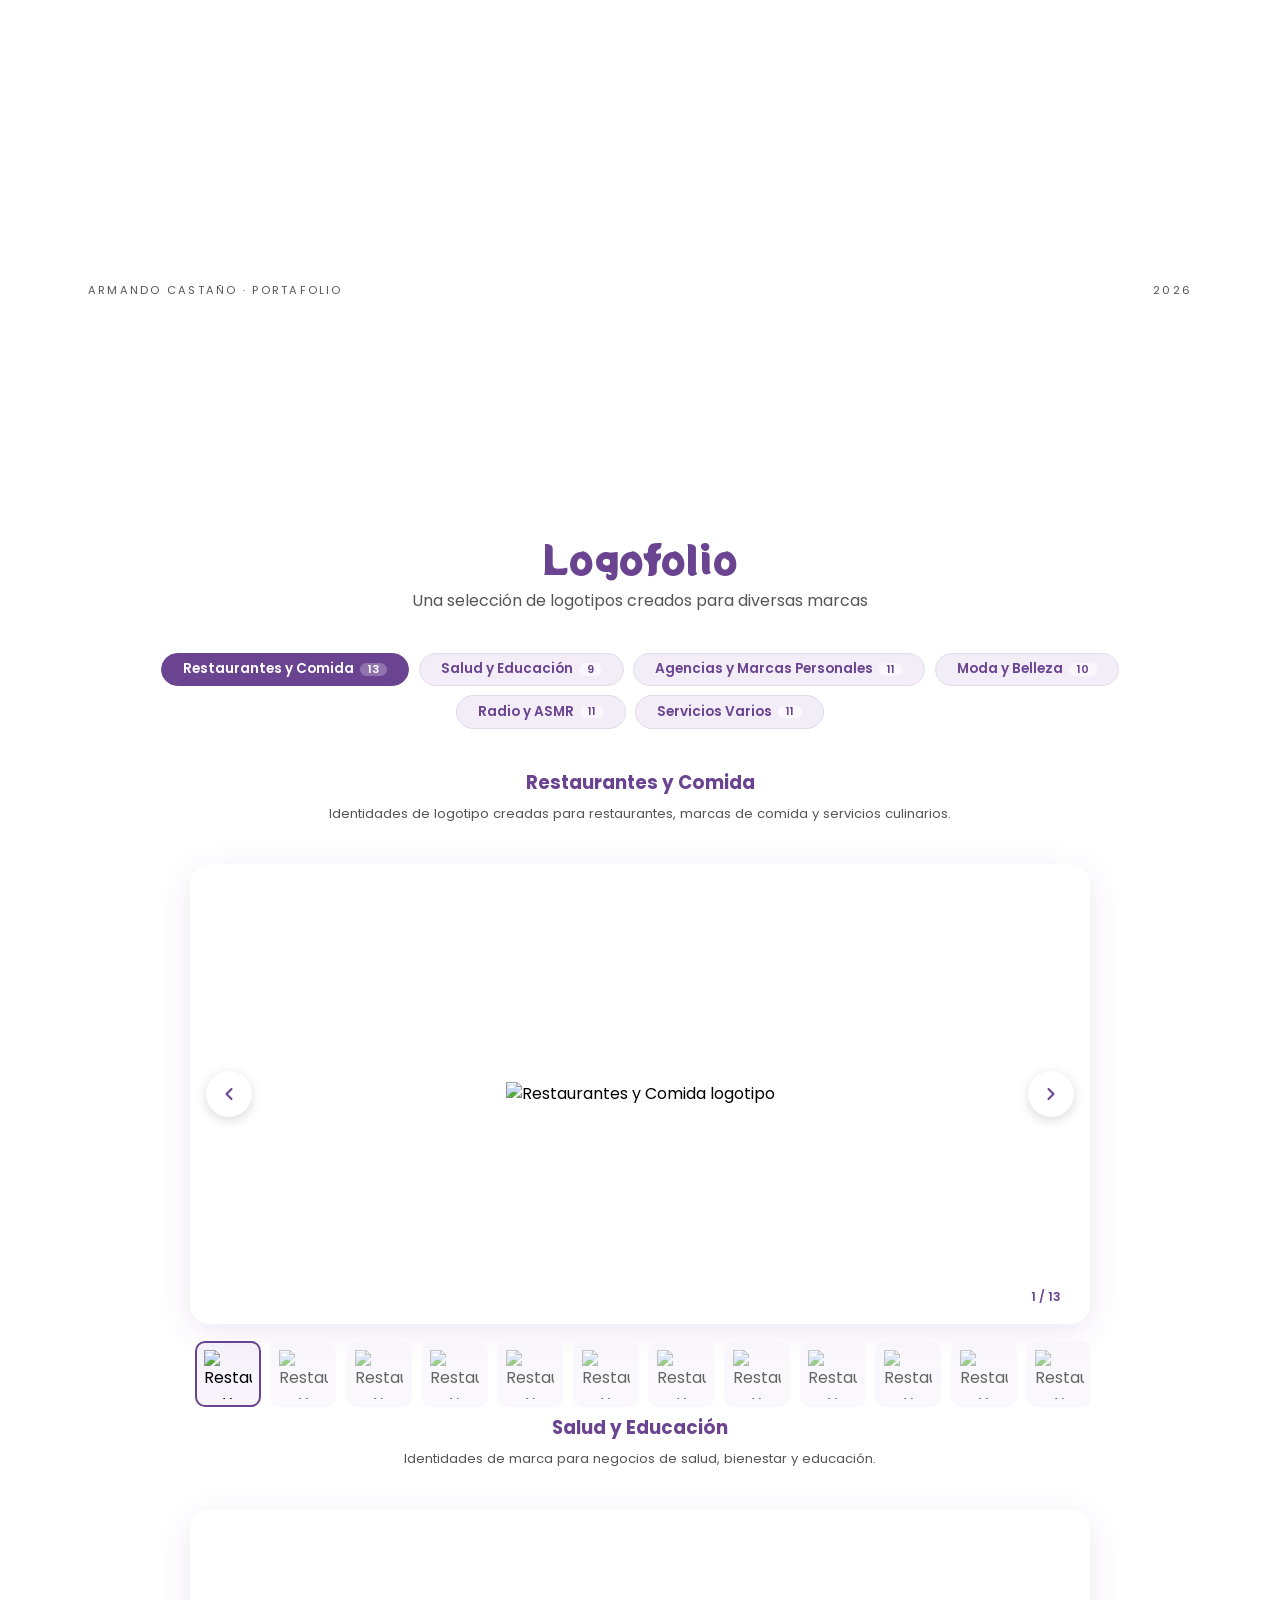
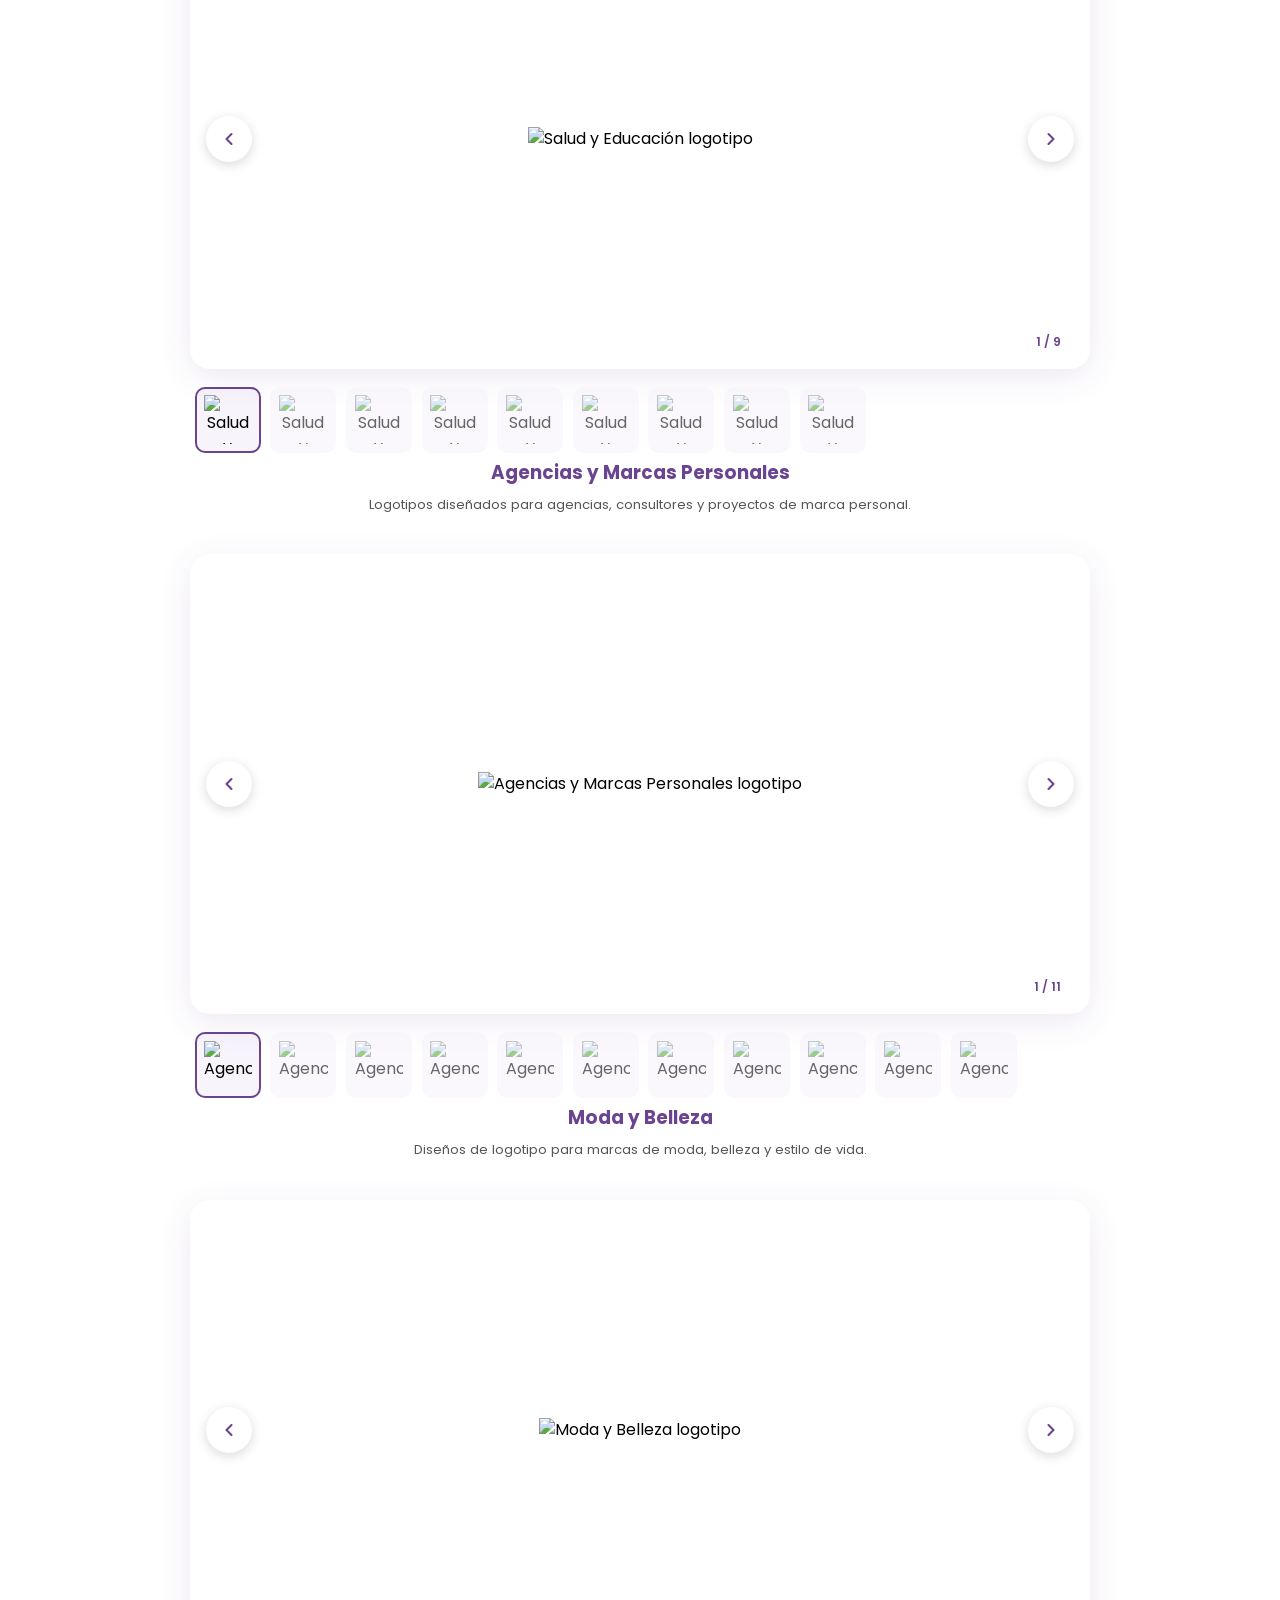
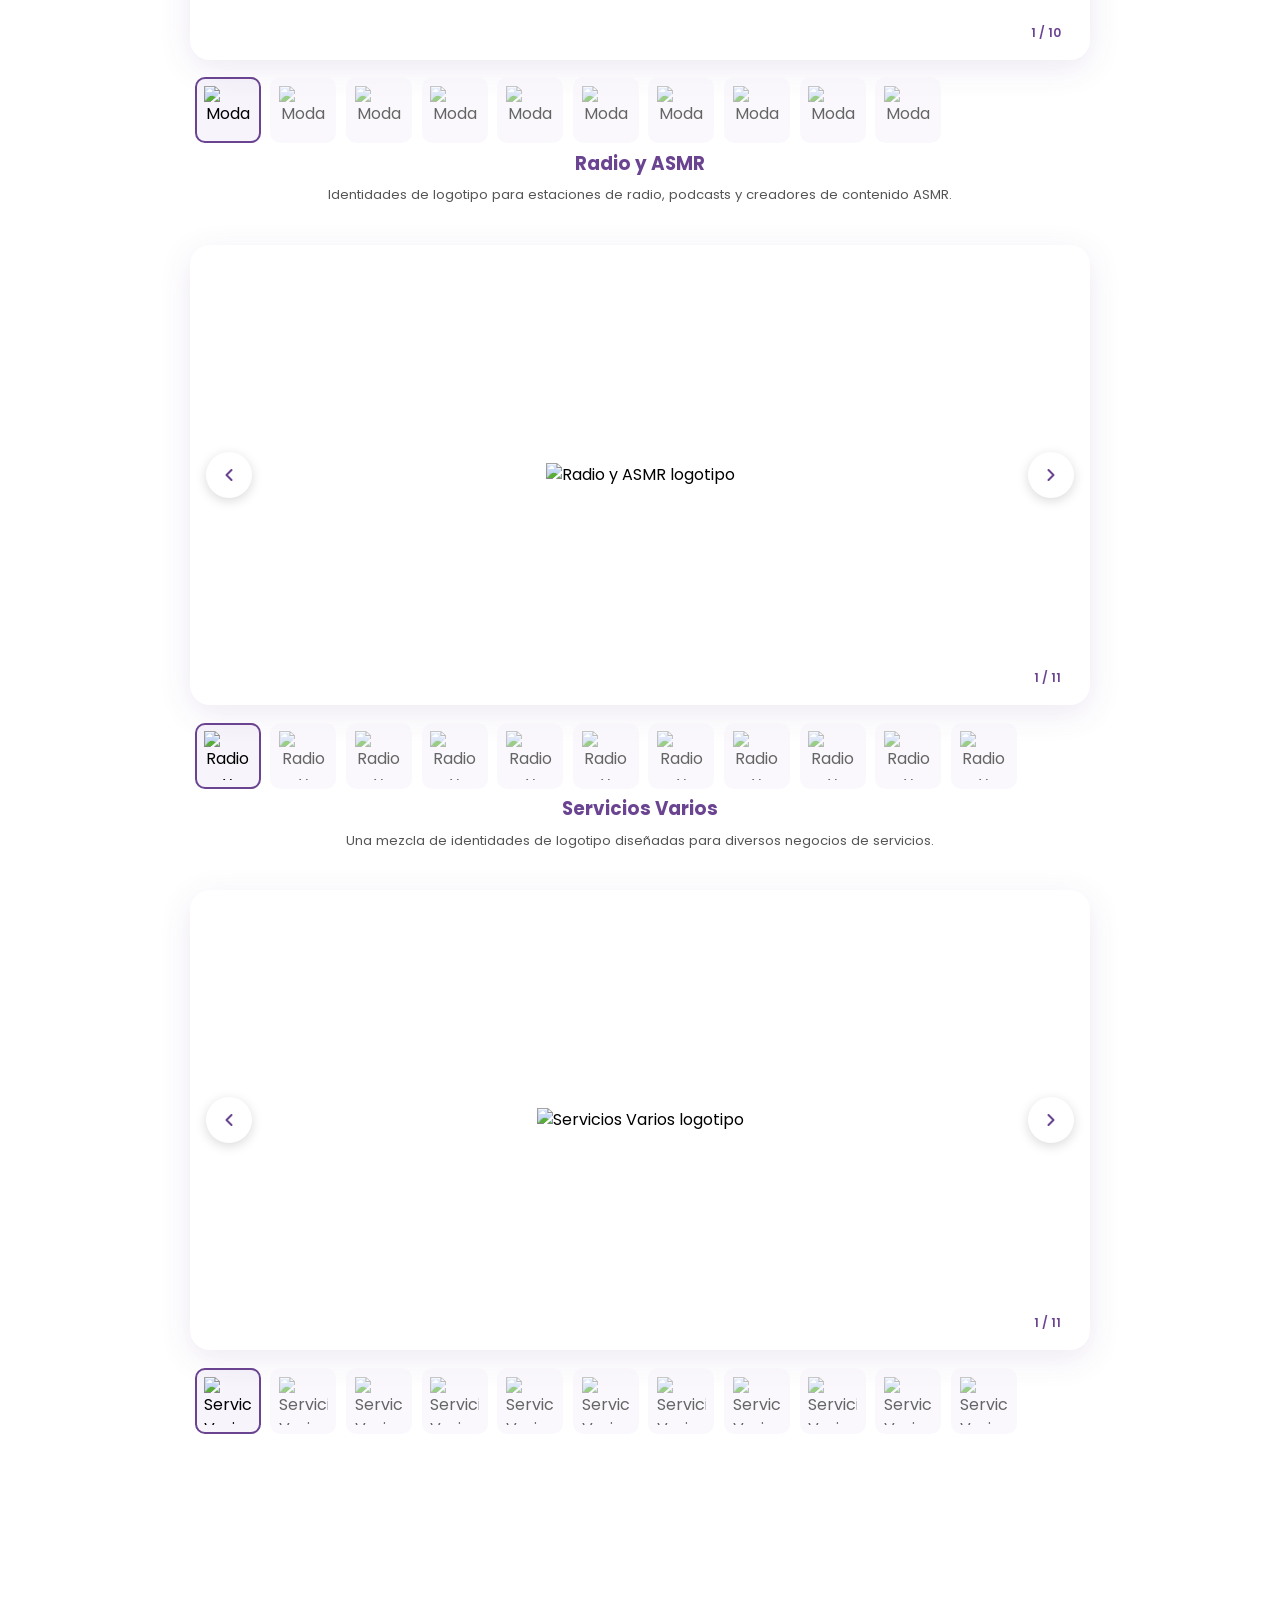
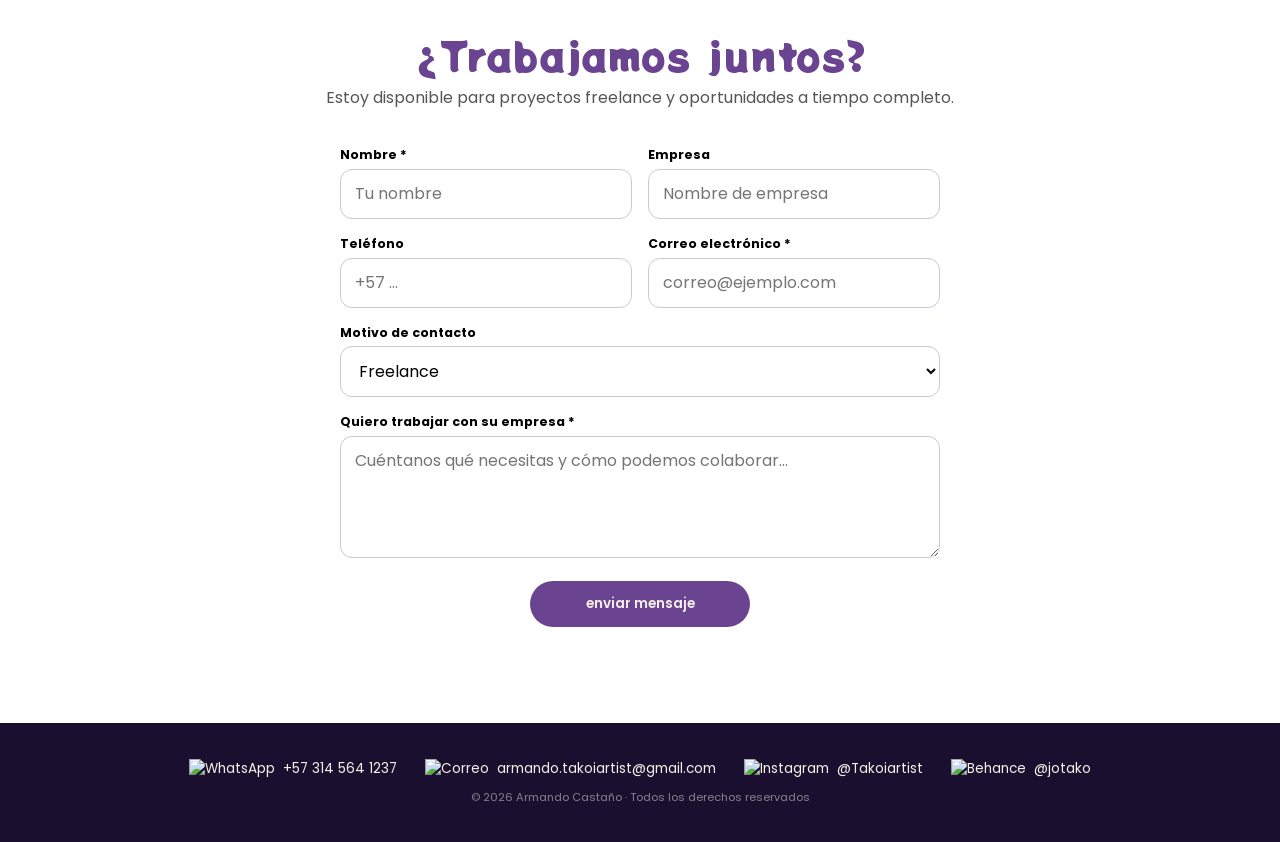
==== commit dd56a88b: "Add files via upload" ====
--- a/index.html
+++ b/index.html
@@ -1533,6 +1533,34 @@
         animation: none !important;
         transition: none !important;
       }
+    }
+
+    /* ===== WHATSAPP FLOTANTE ===== */
+    .wa-float {
+      position: fixed;
+      right: 18px;
+      bottom: calc(18px + env(safe-area-inset-bottom, 0px));
+      width: 64px;
+      height: 64px;
+      z-index: 900;
+      display: block;
+      filter: drop-shadow(0 6px 10px rgba(26, 15, 46, .28));
+      transition: transform .2s;
+    }
+
+    .wa-float:hover { transform: rotate(-6deg) scale(1.08); }
+
+    @media (prefers-reduced-motion: no-preference) {
+      .wa-float { animation: wa-wiggle 6s ease-in-out infinite; }
+      @keyframes wa-wiggle {
+        0%, 90%, 100% { transform: rotate(0); }
+        93% { transform: rotate(-8deg); }
+        96% { transform: rotate(7deg); }
+      }
+    }
+
+    @media(max-width:600px) {
+      .wa-float { width: 56px; height: 56px; right: 14px; }
     }
 
     /* ===== LIGHTBOX ===== */
@@ -2057,7 +2085,7 @@
         <h2 class="t" style="margin-top:20px" data-en="Featured Projects">Proyectos Destacados</h2>
         <p class="sub" data-en="The best of my recent work">Lo mejor de mi trabajo reciente</p>
         <div class="grid" id="projects"></div>
-        <a class="pill more" href="#contacto" data-en="View all projects">Ver todos los proyectos</a>
+        <a class="pill more" href="https://www.behance.net/jotako" target="_blank" rel="noopener" data-en="View all projects">Ver todos los proyectos</a>
       </div>
     </section>
 
@@ -2137,6 +2165,21 @@
     <p data-en="© 2026 Armando Castaño · All rights reserved">© 2026 Armando Castaño · Todos los derechos reservados</p>
   </footer>
 
+  <!-- WHATSAPP FLOTANTE -->
+  <a id="wa-float" class="wa-float" href="https://wa.me/573145641237" target="_blank" rel="noopener" aria-label="Escríbeme por WhatsApp" title="WhatsApp">
+    <svg viewBox="0 0 64 64" width="100%" height="100%" aria-hidden="true">
+      <!-- sombra dibujada -->
+      <path d="M35 9 C49 8 61 19 61 34 C61 49 49 61 34 61 C29 61 25 60 21 58 L10 61 L14 51 C11 47 9 41 9 35 C9 20 21 10 35 9 Z" fill="#1a0f2e"/>
+      <!-- globo morado con contorno de tinta -->
+      <path d="M32 6 C46 5 58 16 58 31 C58 46 46 58 31 58 C26 58 22 57 18 55 L7 58 L11 48 C8 44 6 38 6 32 C6 17 18 7 32 6 Z" fill="#6B4491" stroke="#1a0f2e" stroke-width="2.6" stroke-linejoin="round"/>
+      <!-- trazos de brillo -->
+      <path d="M14 20 C16 15 20 12 25 10" fill="none" stroke="#b79bd6" stroke-width="2" stroke-linecap="round"/>
+      <path d="M50 42 C48 47 44 50 40 52" fill="none" stroke="#4a2d69" stroke-width="2" stroke-linecap="round"/>
+      <!-- teléfono dibujado -->
+      <path d="M22.5 19.5 C20.5 21.5 20.5 25.5 24.5 32.5 C28.5 39.5 34.5 44.5 40 43.5 C43.5 42.8 44.5 39.8 43.2 38.4 L39.2 35.2 C38 34.2 36.2 35 35.2 36.2 C32.2 35 28.2 31 27.2 28 C28.4 27 29.2 25.2 28.2 24 L25.2 19.8 C24.4 18.8 23.4 18.8 22.5 19.5 Z" fill="#fff" stroke="#fff" stroke-width="1.2" stroke-linejoin="round"/>
+    </svg>
+  </a>
+
   <!-- LIGHTBOX -->
   <div id="lb" hidden>
     <button class="x" aria-label="Cerrar">✕</button>
@@ -2164,7 +2207,8 @@
 
     // [nombre, subtítulo ES, subtítulo EN, etiqueta ES, etiqueta EN, descripción ES, descripción EN]
     const PROJECTS = [
-      ["Servimeters", "Diseño UI · Certificación ISO y RETIE", "UI Design · ISO & RETIE Certification", "Diseño UI · 2024", "UI Design · 2024", "Diseño UI para servicios de certificación ISO, RETIE y compliance.", "UI design for ISO certification, RETIE and compliance services."],
+      ["Servimeters", "Diseño UI, landing pages y multimedia", "UI Design, Landing Pages & Multimedia", "Diseño UI · 2024", "UI Design · 2024", "Diseño UI y landing pages, edición de reels y multimedia para redes sociales, cursos y webinars, además de folletos, flyers y stand para ferias.", "UI design and landing pages, reel editing and multimedia for social media, courses and webinars, plus brochures, flyers and trade-show stand."],
+      ["Hierros y Cementos Social Media", "Carruseles para redes sociales", "Social Media Carousels", "Social Media", "Social Media", "Diseño de carruseles y contenido para las redes sociales de Hierros y Cementos.", "Carousel and content design for the Hierros y Cementos social media channels."],
       ["Branding de marcas", "Identidad visual para varias marcas", "Visual identity for multiple brands", "Branding", "Branding", "Selección de proyectos de branding: logotipos, aplicaciones y piezas gráficas para distintas marcas.", "A selection of branding projects: logos, applications and graphic pieces for different brands."],
       ["CCR", "Manual de marca y sistema visual", "Brand Guidelines & Visual System", "Rebranding · 2022", "Rebranding · 2022", "Rebranding completo, manual de marca y aplicación de la identidad visual.", "Complete rebranding, brand manual and visual identity application."],
       ["Hangar", "Branding y piezas publicitarias", "Branding & Advertising Pieces", "Branding", "Branding", "Identidad de marca, publicidad y volantes para Hangar Emprendedor.", "Brand identity, advertising and flyers for Hangar Emprendedor."],
@@ -2223,6 +2267,21 @@
       ]
     };
 
+    /* ===== Botones desplegables por proyecto (landing pages, brandbooks) ===== */
+    const SM = "https://www.servimeters.com/";
+    const PROJECT_LISTS = {
+      "Servimeters": {
+        icon: "bi-window", es: "Ver landing pages", en: "View landing pages",
+        items: [
+          { name: "Curso de diseño y construcción TDT · RITEL", url: SM + "curso-de-dise%C3%B1o-y-construcci%C3%B3n-tdt-ritel" },
+          { name: "Compliance y auditor interno · ISO 9001 · 37001 · 37301", url: SM + "compliance-y-auditor-interno-iso9001-iso37001-iso37301" },
+          { name: "Certificación de sistemas de gestión ISO", url: SM + "certificacion-sistemas-de-gestion-iso" },
+          { name: "Inspección RETIE y RETILAP 2024", url: SM + "inspeccion-retie-y-retilap-2024" }
+        ]
+      },
+      "Branding de marcas": { icon: "bi-book", es: "Brandbooks", en: "Brandbooks", items: BRANDBOOKS["Branding de marcas"] }
+    };
+
     /* ===== Imágenes de Proyectos (la primera es la portada) ===== */
     const PROJECT_IMAGES = {
       "Servimeters": [
@@ -2239,8 +2298,25 @@
           "Collage%20de%20publicaciones%20de%20Instagram%20sobre%20RETIE.webp",
           "Mockup%20Instagram%20de%20formaci%C3%B3n%20industrial.webp",
           "Mosaico%20isom%C3%A9trico%20de%20publicaciones%20de%20Instagram%20sobre%20RETIE%202024.webp"
+        ]),
+        ...gh("04ac6c5a1df4e93176eb5ccbdd663b380ce9031f", [
+          "Invitaci%C3%B3n%20ExpoSolar%20Colombia%202025%20en%20smartphone.webp",
+          "Mockup%20corporativo%20de%20folletos%20Servimeters_11zon.webp",
+          "SM%20Vis%C3%ADtenos%20en%20ExpoSolar%202025_IG-02-02%20(1).webp",
+          "Stand%20Mockup_V3_11zon.webp",
+          "flyer-01_11zon.webp",
+          "flyer-02_11zon.webp",
+          "stories_11zon.webp"
         ])
       ],
+      "Hierros y Cementos Social Media": gh("main", [
+        "Carruseles-Hierros-y-Cementos_1_.webp",
+        "Carruseles-Hierros-y-Cementos.webp",
+        "Carruseles-Hierros-y-Cementos_2_.webp",
+        "Carruseles-Hierros-y-Cementos_3_.webp",
+        "Carruseles-Hierros-y-Cementos_5_.webp",
+        "Carruseles-Hierros-y-Cementos_6_.webp"
+      ]),
       "Branding de marcas": BRANDS.map(b => GH + b[0] + "/" + b[1]),
       "CCR": gh("45945061208c10e0496910400cba1f02f2be1930", [
         "%5BJotako%5D%20Behance%20CCR-10-convertido-de-png.webp",
@@ -2493,9 +2569,9 @@
         const more = link
           ? `<a class="proj-link" href="${link}" target="_blank" rel="noopener">${link.toLowerCase().endsWith('.pdf') ? (es ? 'Ver PDF del proyecto' : 'View project PDF') : (es ? 'Ver proyecto en Behance' : 'View project on Behance')} <i class="bi bi-box-arrow-up-right"></i></a>`
           : '';
-        const bbs = BRANDBOOKS[p[0]];
-        const bb = bbs
-          ? `<details class="bb"><summary><i class="bi bi-book"></i> Brandbooks</summary><ul>${bbs.map(b => `<li><a href="${b.url}" target="_blank" rel="noopener">${b.name} <i class="bi bi-box-arrow-up-right"></i></a></li>`).join('')}</ul></details>`
+        const L = PROJECT_LISTS[p[0]];
+        const bb = L
+          ? `<details class="bb"><summary><i class="bi ${L.icon}"></i> ${es ? L.es : L.en}</summary><ul>${L.items.map(b => `<li><a href="${b.url}" target="_blank" rel="noopener">${b.name} <i class="bi bi-box-arrow-up-right"></i></a></li>`).join('')}</ul></details>`
           : '';
         return `
           <article class="card">
@@ -3000,10 +3076,21 @@
       document.addEventListener('click', () => langWrap.classList.remove('open'));
     }
 
+    (function () {
+      const wa = document.getElementById('wa-float');
+      if (wa) wa.href = 'https://wa.me/573145641237?text=' + encodeURIComponent('Hola Armando, vi tu portafolio y me gustaría hablar contigo.');
+    })();
+
     function renderAll() {
       renderProjects();
       renderTimeline();
       translateLogofolio();
+      const wa = $('#wa-float');
+      if (wa) {
+        const es = LANG === 'es';
+        wa.href = 'https://wa.me/573145641237?text=' + encodeURIComponent(es ? 'Hola Armando, vi tu portafolio y me gustaría hablar contigo.' : 'Hi Armando, I saw your portfolio and I would like to talk.');
+        wa.setAttribute('aria-label', es ? 'Escríbeme por WhatsApp' : 'Message me on WhatsApp');
+      }
     }
 
     /* ===== Pluma: vectorizando el rombo ===== */
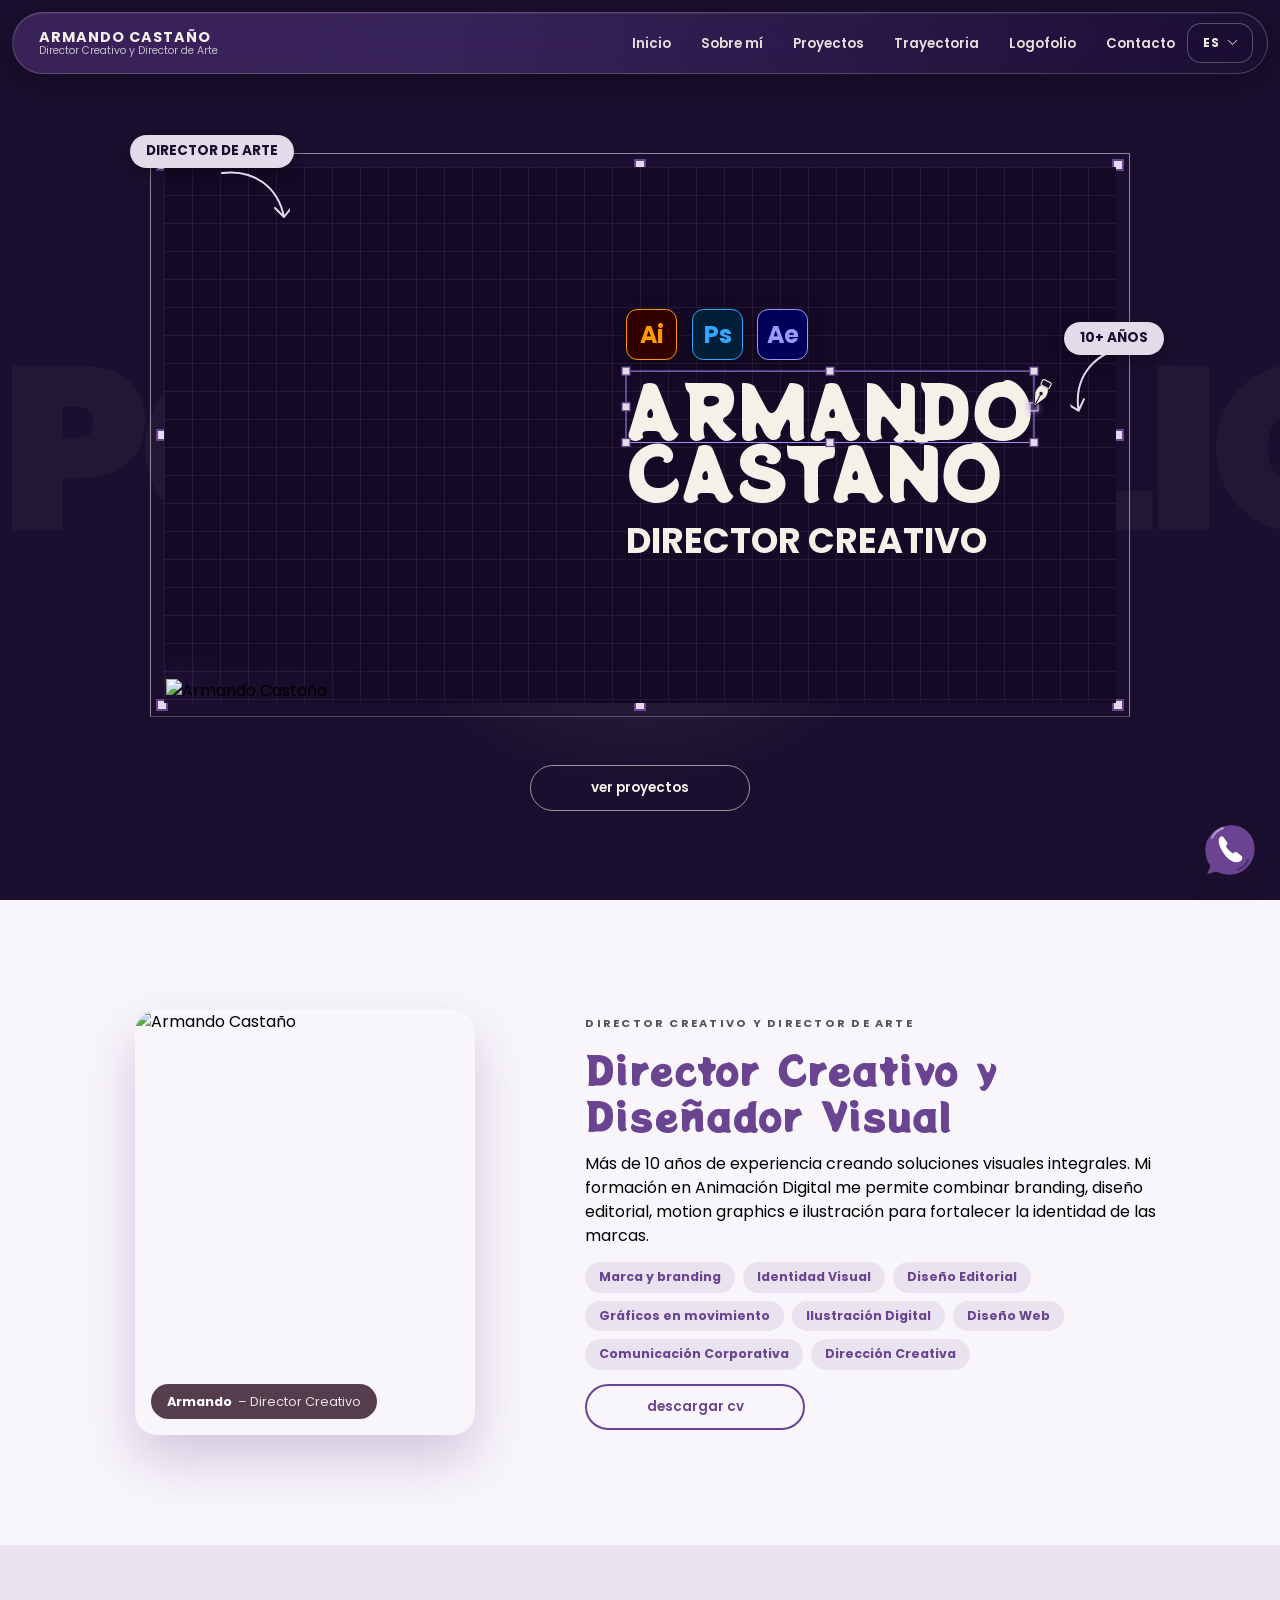
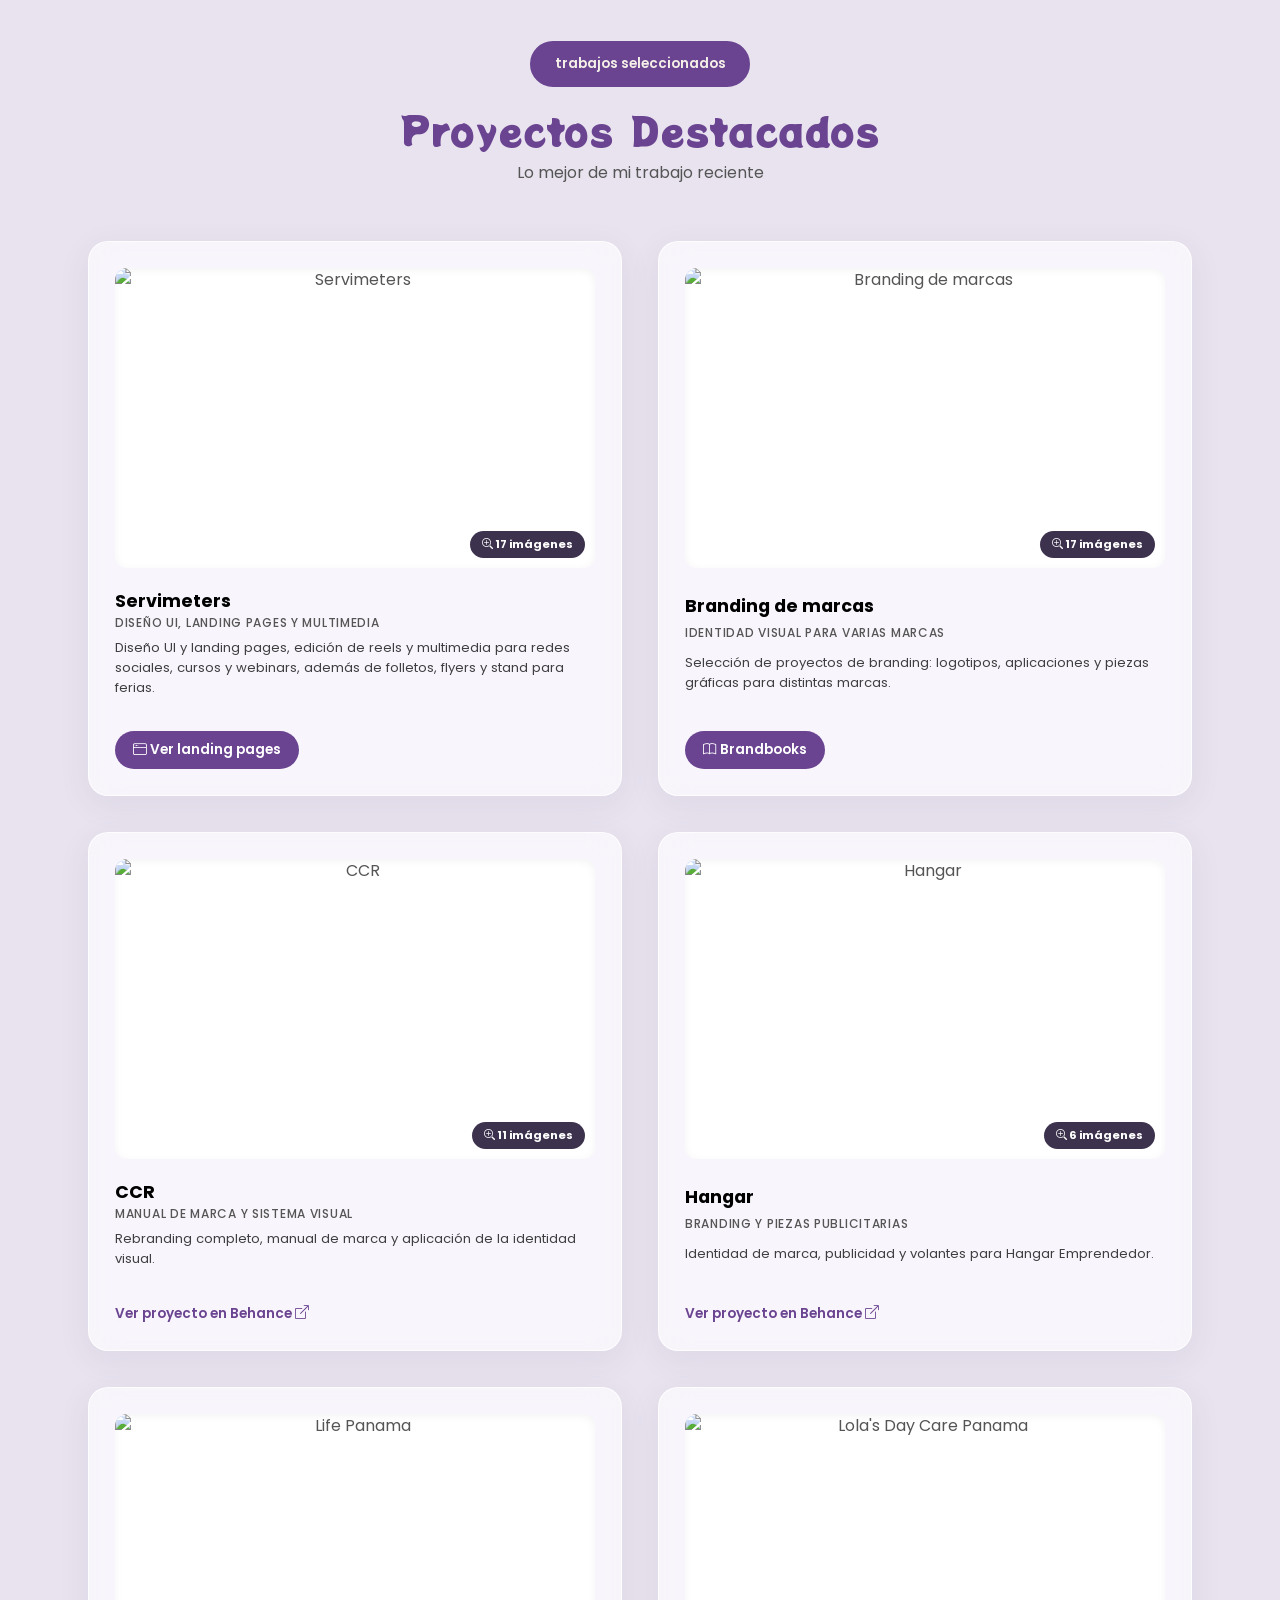
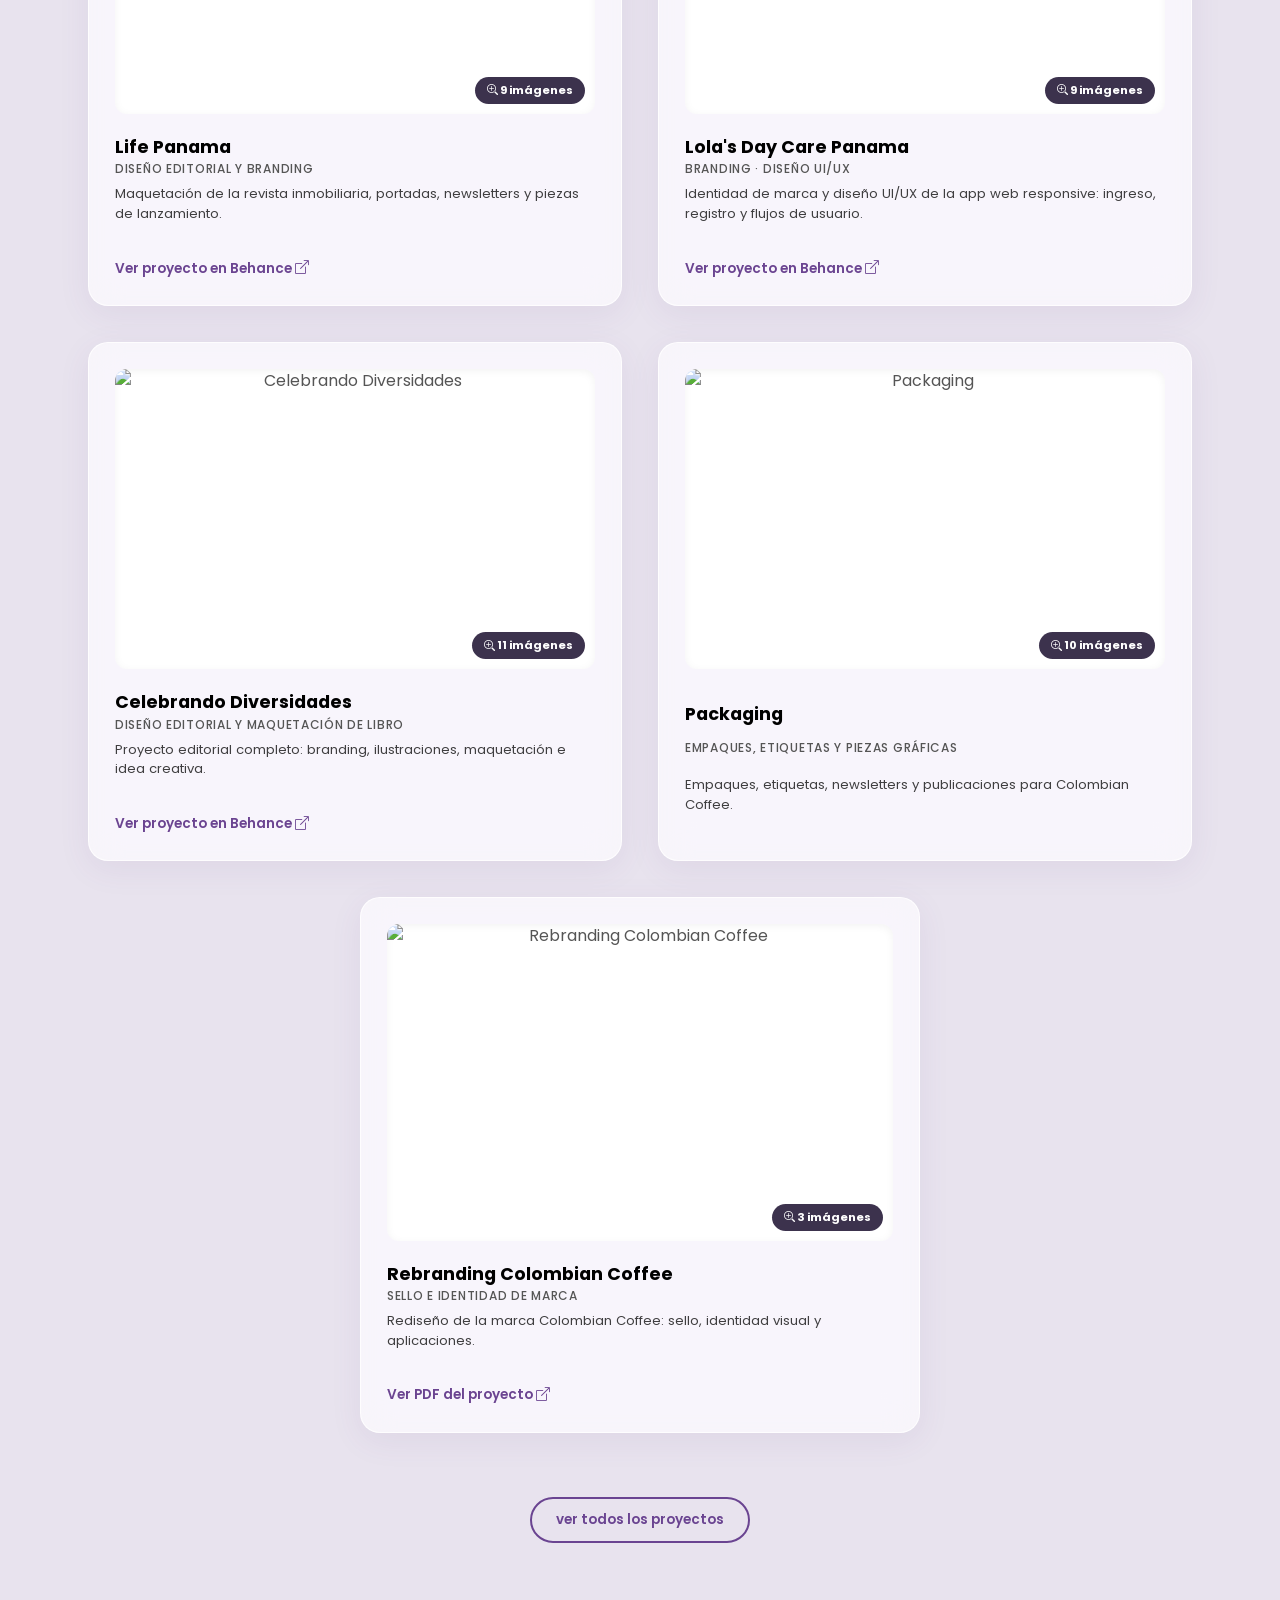
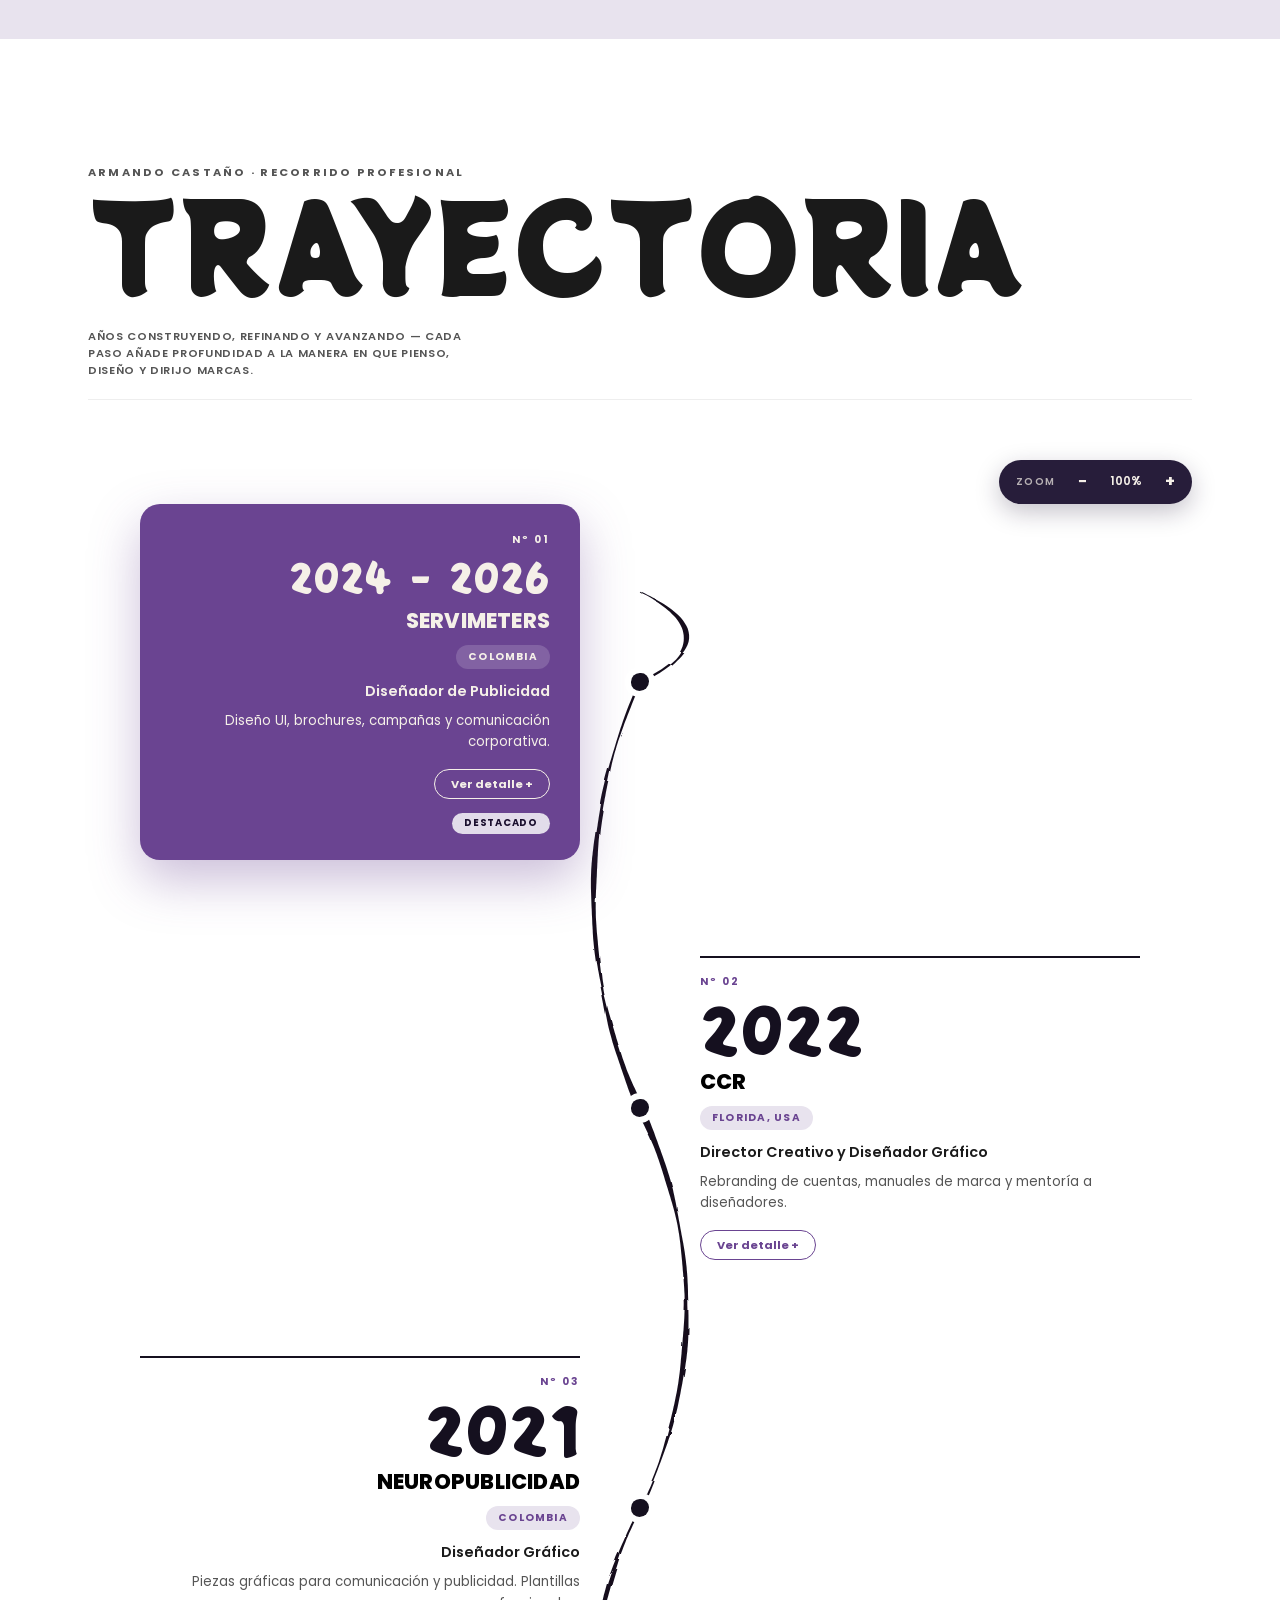
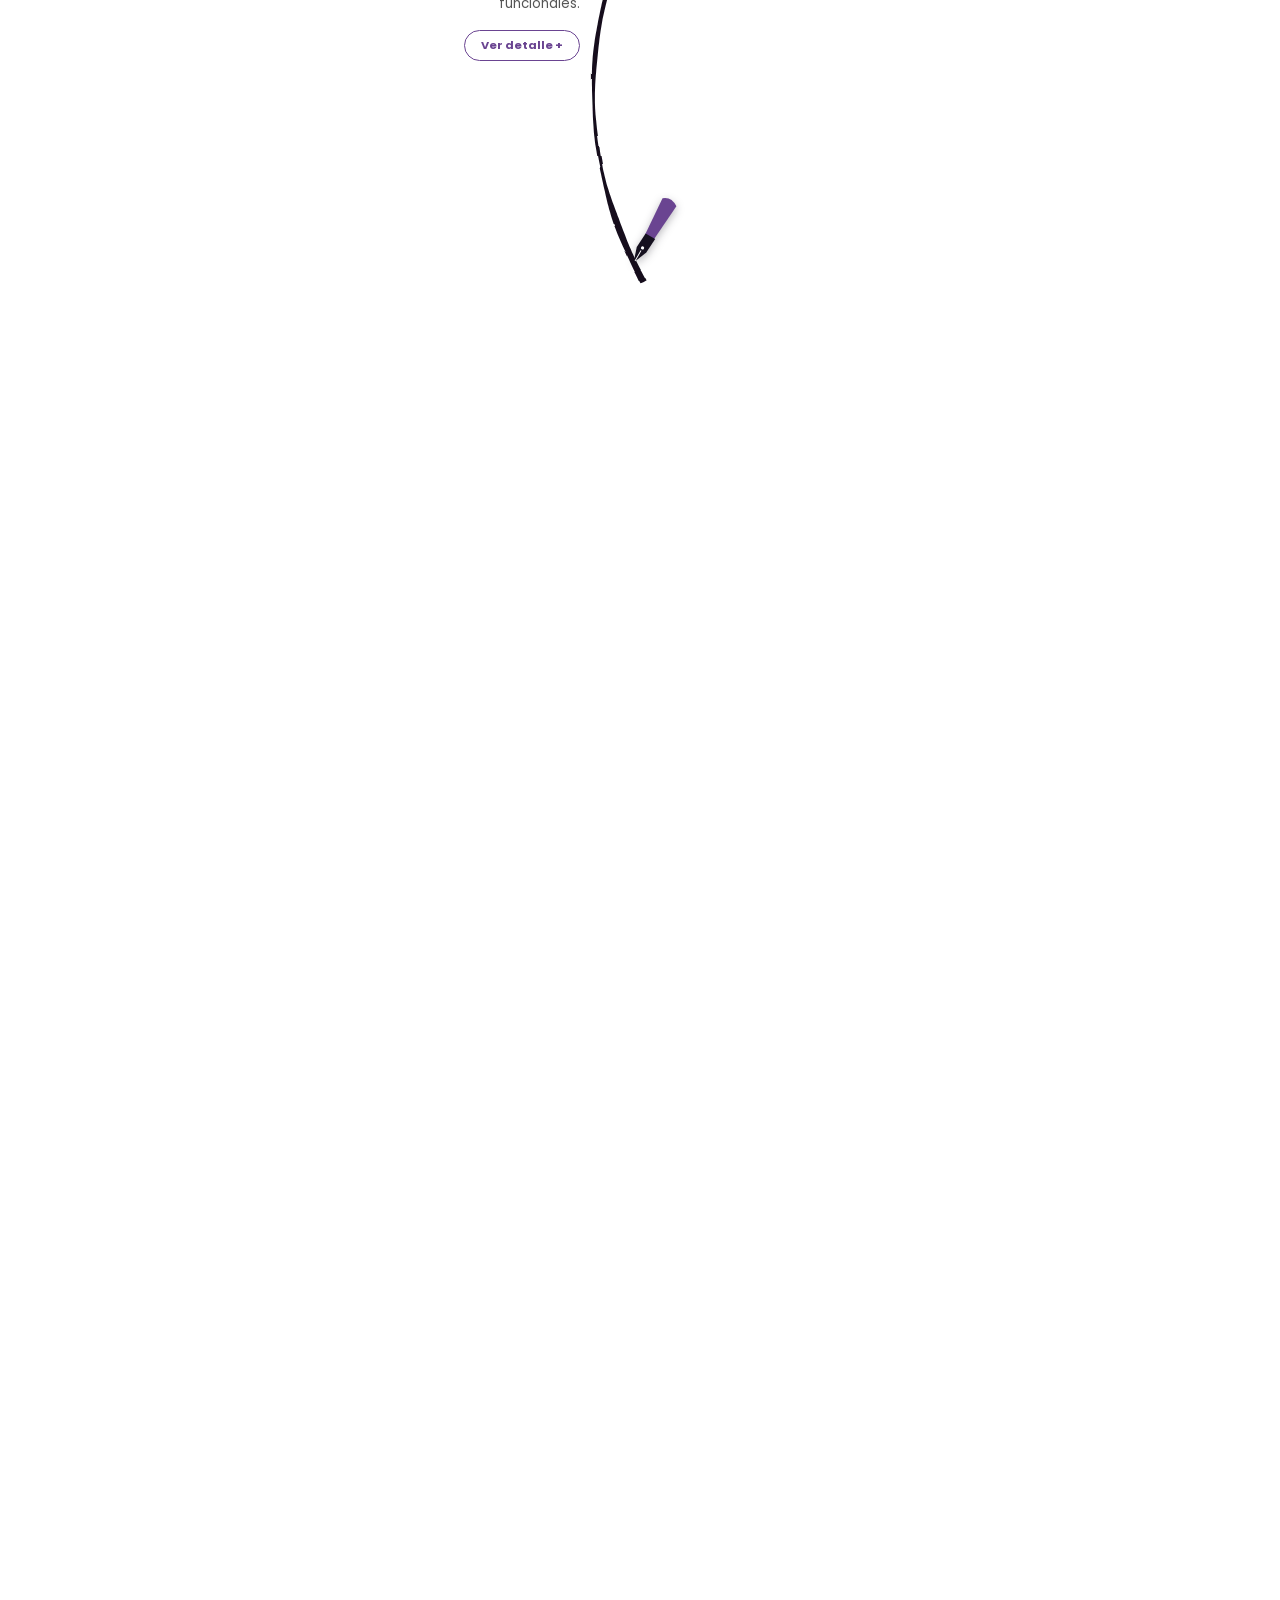
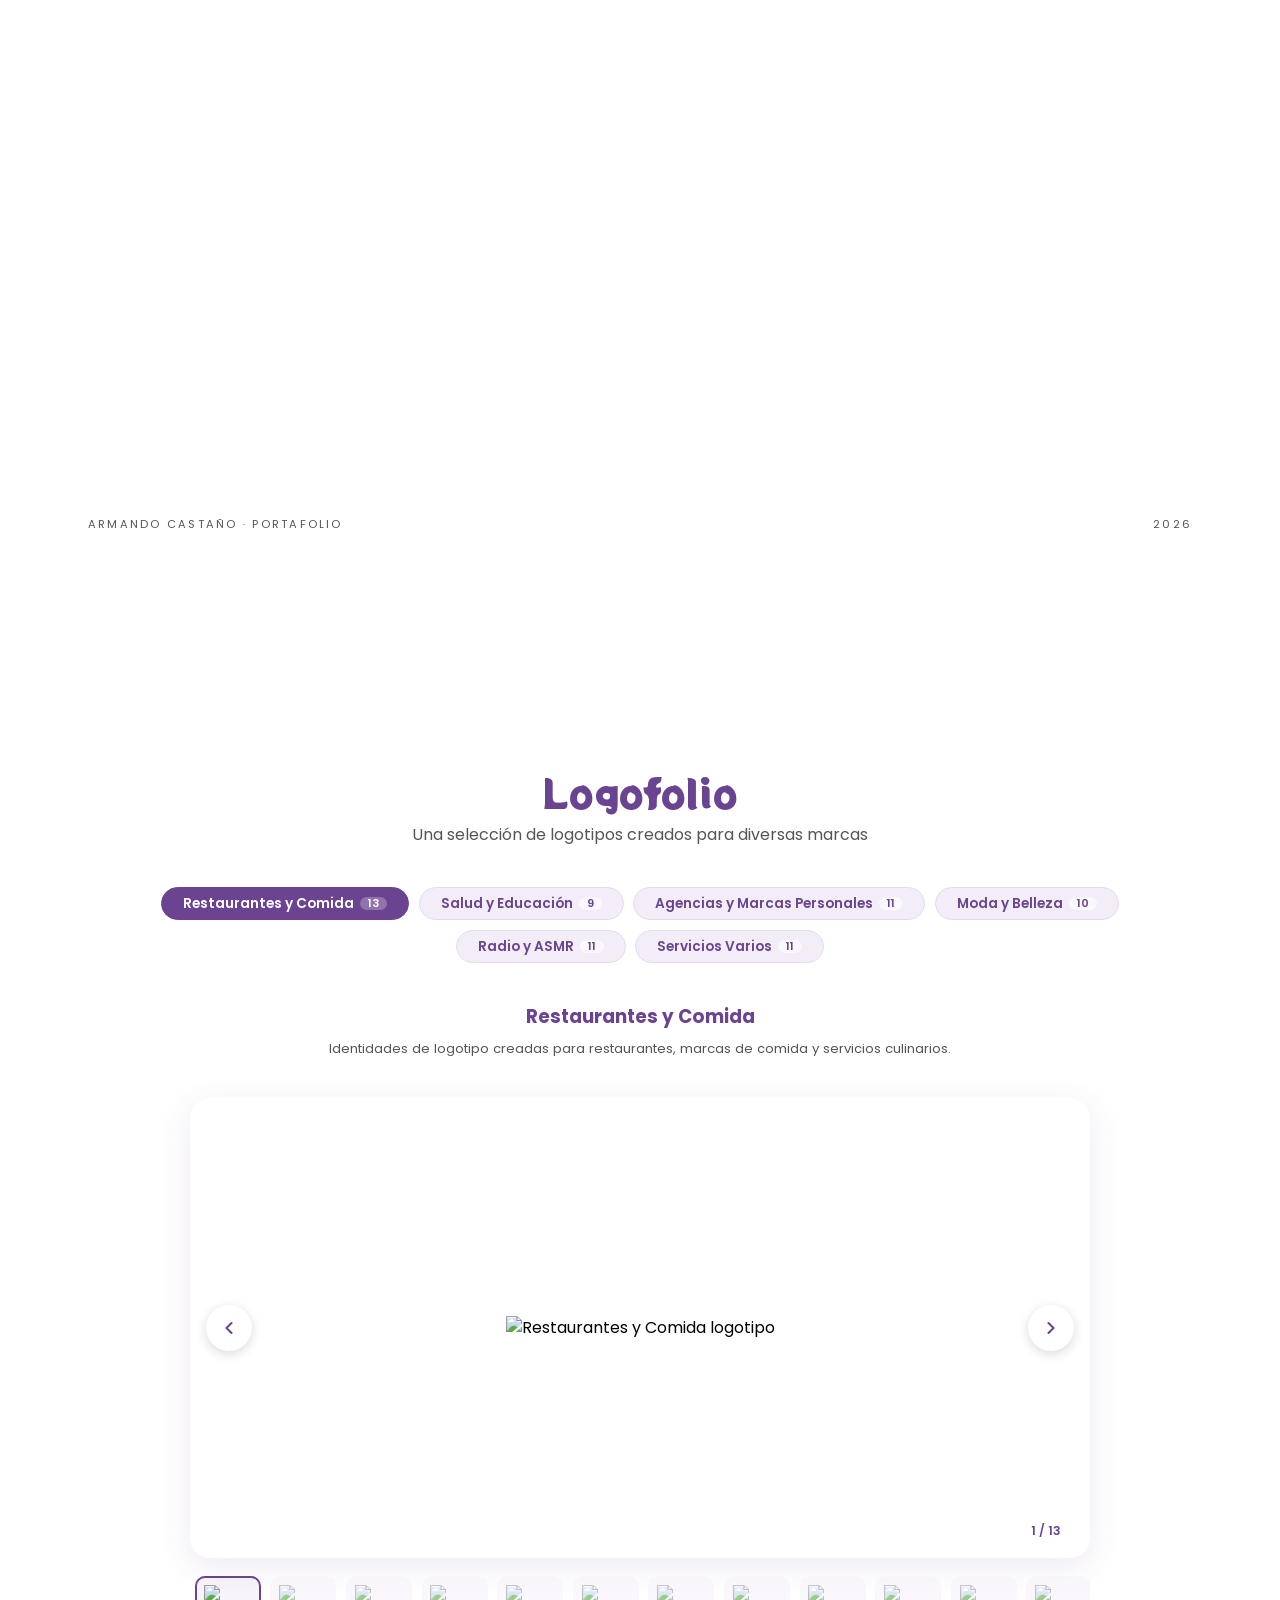
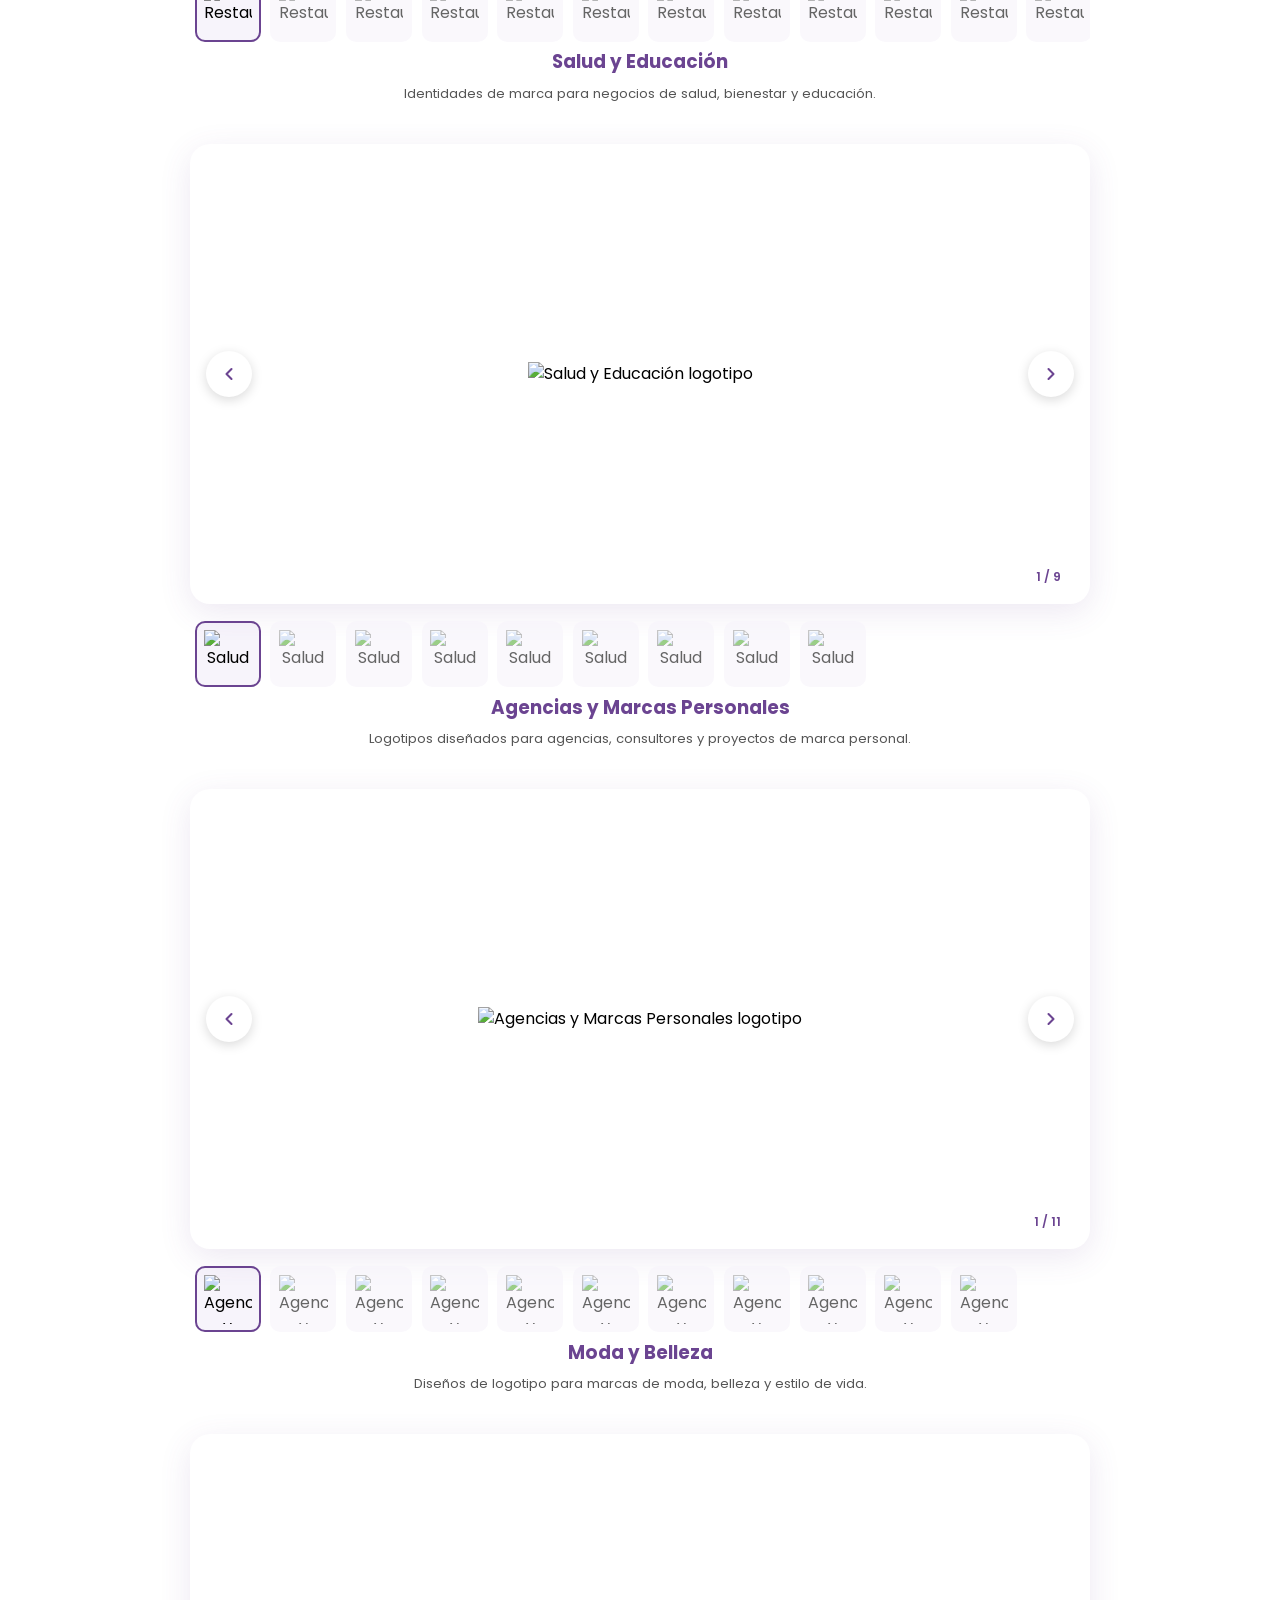
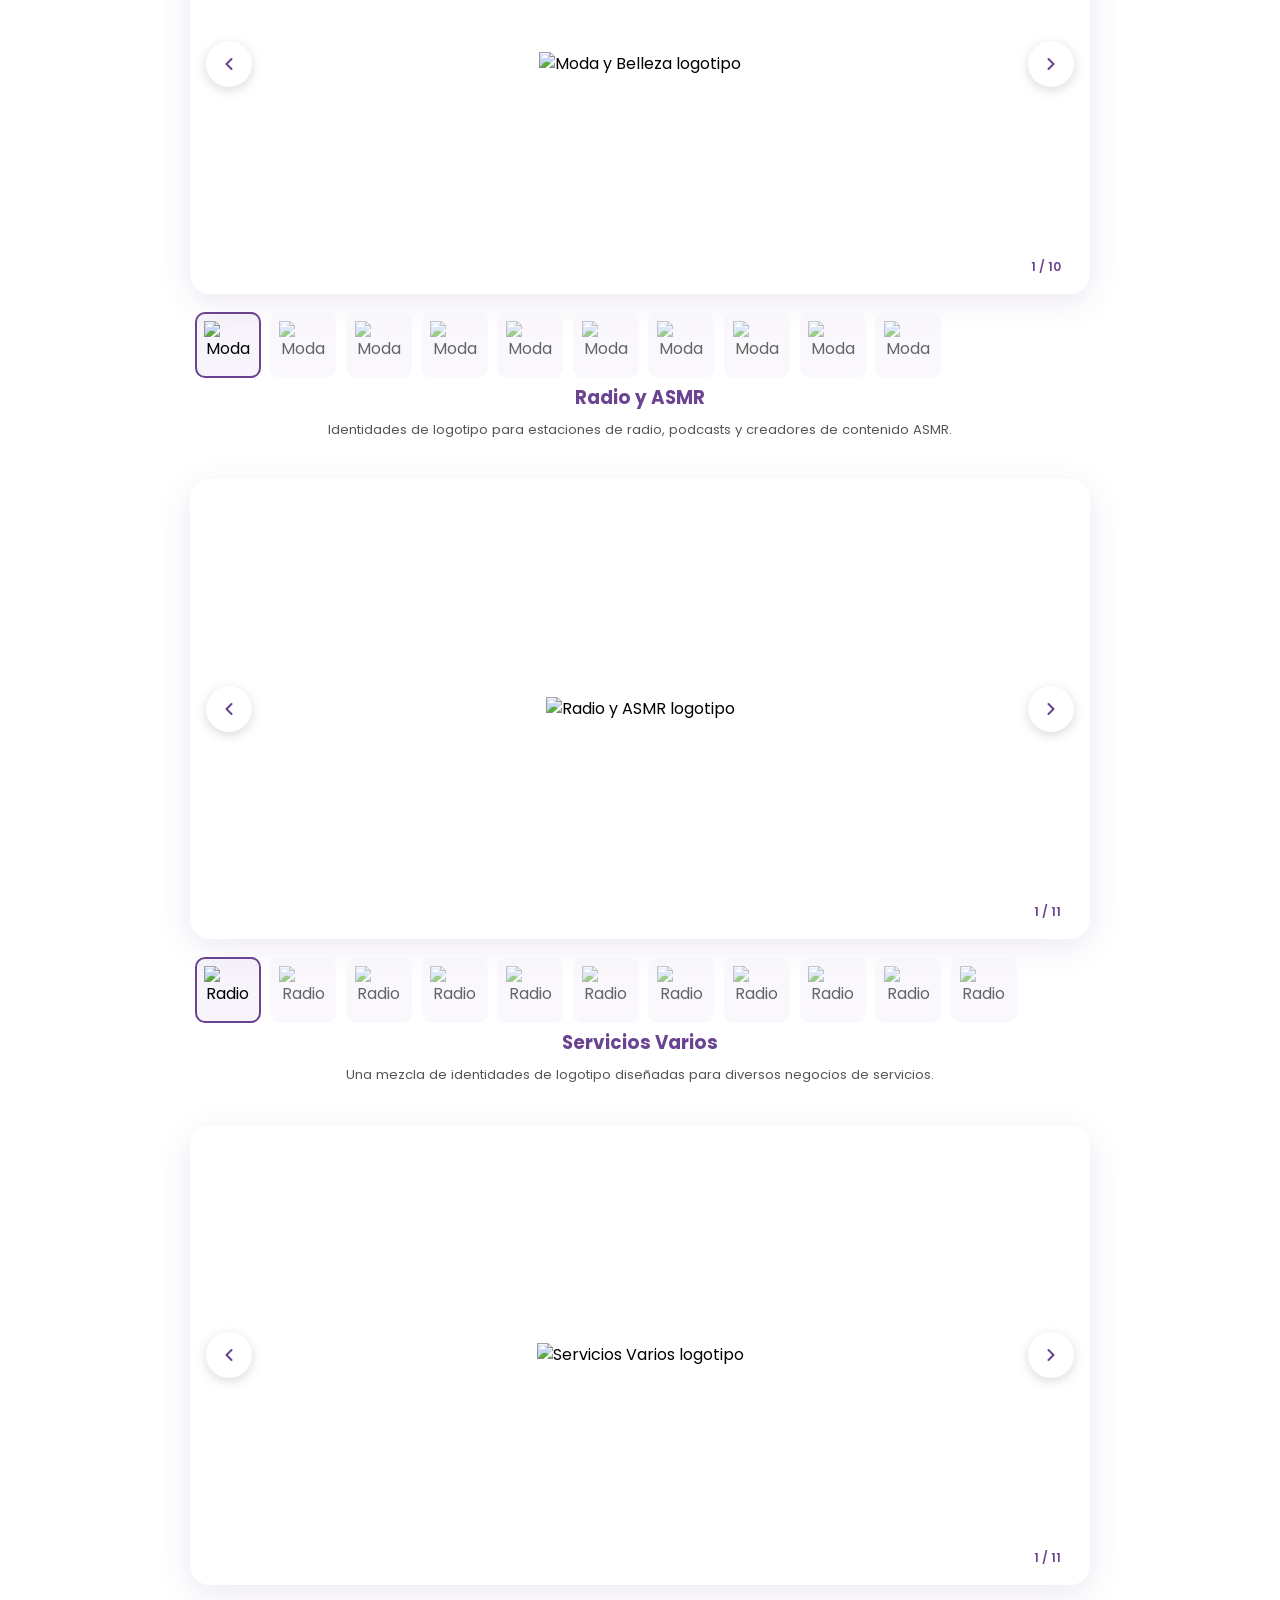
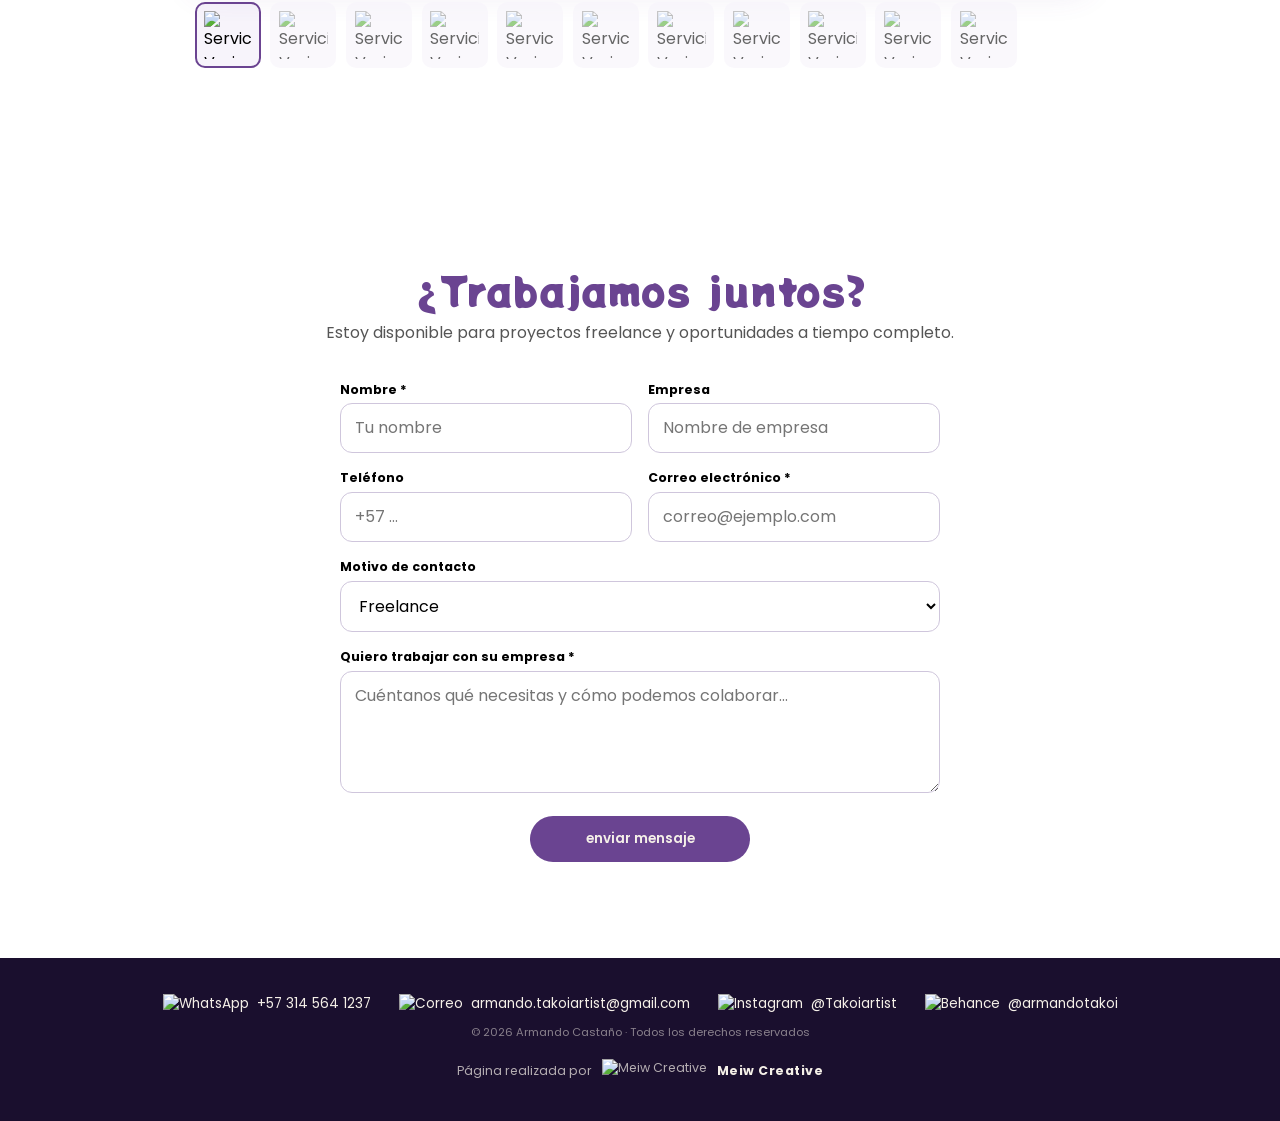
==== commit 436f589d: "Add files via upload" ====
--- a/index.html
+++ b/index.html
@@ -4,6 +4,11 @@
   <meta charset="UTF-8">
   <meta name="viewport" content="width=device-width, initial-scale=1.0">
   <title>Armando Castaño · Director Creativo y Director de Arte</title>
+  <script>
+    /* Oculta el nombre del hero hasta que carguen las fuentes (máx. 3 s) para evitar el salto de tipografía */
+    document.documentElement.classList.add('fl');
+    setTimeout(function () { document.documentElement.classList.remove('fl'); }, 3000);
+  </script>
   <meta name="description" content="Portafolio de Armando Castaño: Director Creativo y Art Director con más de 10 años de experiencia en branding, diseño editorial y motion graphics.">
   <link rel="preconnect" href="https://fonts.googleapis.com">
   <link rel="preconnect" href="https://fonts.gstatic.com" crossorigin>
@@ -539,47 +544,30 @@
       to { left: 115%; }
     }
 
-    .poly,
-    .penlayer {
+    /* ===== Vectores sobre el nombre ===== */
+    .vec {
       position: absolute;
-      left: 4%;
-      top: 8%;
-      width: 50%;
+      inset: 0;
+      z-index: 6;
+      pointer-events: none;
       overflow: visible;
     }
 
-    .poly {
-      opacity: .9;
-    }
-
-    .penlayer {
-      z-index: 4;
-      pointer-events: none;
-    }
-
-    #vLines { opacity: 0; transition: opacity .8s; }
-
-    #vAnchors rect {
-      fill: var(--lav2);
-      stroke: var(--takoi);
-      stroke-width: 1;
-      opacity: 0;
-      transition: opacity .25s, fill .15s;
-    }
-
-    #vAnchors rect.on { opacity: 1; }
-    #vAnchors rect.sel { fill: var(--takoi); stroke: var(--lav2); filter: drop-shadow(0 0 3px rgba(169, 140, 255, .9)); }
-
-    #vHandles { opacity: 0; transition: opacity .15s; }
-    #vHandles.on { opacity: 1; }
-
-    #vPen {
-      opacity: 0;
-      transition: opacity .4s;
-      filter: drop-shadow(0 3px 4px rgba(0, 0, 0, .55));
-    }
-
-    #vPen.on { opacity: 1; }
+    .vec svg {
+      position: absolute;
+      left: 0;
+      top: 0;
+      width: 100%;
+      height: 100%;
+      overflow: visible;
+    }
+
+    .vx { opacity: 0; transition: opacity .3s; }
+    .vx.on { opacity: 1; }
+    .vh { fill: var(--lav2); stroke: var(--takoi); stroke-width: 1.2; }
+    .vh.sel { fill: var(--takoi); stroke: var(--lav2); filter: drop-shadow(0 0 3px rgba(169, 140, 255, .9)); }
+    .vpen { filter: drop-shadow(0 3px 4px rgba(0, 0, 0, .55)); }
+    .vA { display: inline-block; }
 
     @keyframes spin {
       to { transform: rotate(360deg); }
@@ -622,7 +610,10 @@
 
     .txt h1 {
       font: inherit;
-    }
+      transition: opacity .5s ease;
+    }
+
+    .fl .txt h1 { opacity: 0; }
 
     .ln {
       display: block;
@@ -1286,6 +1277,74 @@
       text-transform: uppercase;
     }
 
+    /* detalle desplegable: necesidad, aporte y resultado */
+    .tl-more {
+      margin-top: 16px;
+      text-align: left;
+    }
+
+    .tl-item.l .tl-more > summary {
+      margin-left: auto;
+    }
+
+    .tl-more > summary {
+      display: block;
+      width: max-content;
+      cursor: pointer;
+      list-style: none;
+      padding: 6px 16px;
+      border-radius: 30px;
+      border: 1.5px solid var(--takoi);
+      color: var(--takoi);
+      font-size: .78em;
+      font-weight: 700;
+      transition: .2s;
+    }
+
+    .tl-more > summary::-webkit-details-marker { display: none; }
+    .tl-more > summary::after { content: " +"; }
+    .tl-more[open] > summary::after { content: " –"; }
+    .tl-more > summary:hover { background: var(--takoi); color: #fff; }
+
+    .tl-more .tl-det {
+      margin-top: 14px;
+      padding-top: 14px;
+      border-top: 1px dashed rgba(106, 68, 145, .35);
+    }
+
+    .tl-more h4 {
+      margin: 14px 0 4px;
+      font-size: .72em;
+      font-weight: 800;
+      letter-spacing: .14em;
+      text-transform: uppercase;
+      color: var(--takoi);
+    }
+
+    .tl-more h4:first-child { margin-top: 0; }
+
+    .tl-more .tl-det p,
+    .tl-more .tl-det li {
+      margin: 0;
+      font-size: .88em;
+      line-height: 1.55;
+      color: var(--gray);
+    }
+
+    .tl-more ul {
+      margin: 0;
+      padding-left: 1.1em;
+      display: grid;
+      gap: 4px;
+    }
+
+    .tl-item.hl .tl-more > summary { border-color: var(--off); color: var(--off); }
+    .tl-item.hl .tl-more > summary:hover { background: var(--off); color: var(--takoi); }
+    .tl-item.hl .tl-more .tl-det { border-top-color: rgba(245, 240, 232, .35); }
+    .tl-item.hl .tl-more h4 { color: var(--lav2); }
+    .tl-item.hl .tl-more .tl-det p,
+    .tl-item.hl .tl-more .tl-det li { color: var(--off); }
+
     /* tarjeta destacada (empleo actual) */
     .tl-item.hl .tl-card {
       background: var(--takoi);
@@ -1480,6 +1539,28 @@
 
     footer a:hover {
       color: var(--lav2);
+    }
+
+    footer p.made {
+      display: flex;
+      align-items: center;
+      justify-content: center;
+      flex-wrap: wrap;
+      gap: 10px;
+      margin-top: 18px;
+      color: rgba(245, 240, 232, .7);
+      font-size: .78rem;
+    }
+
+    footer p.made img {
+      width: auto;
+      height: 26px;
+      display: block;
+    }
+
+    footer p.made b {
+      color: var(--off);
+      letter-spacing: .04em;
     }
 
     footer p {
@@ -1618,6 +1699,12 @@
     }
 
     #lb-stage.drag img { transition: none; }
+
+    #lb.logo #lb-img {
+      background: #fff;
+      padding: clamp(16px, 3vw, 40px);
+      border-radius: 14px;
+    }
 
     #lb .zt {
       position: absolute;
@@ -2010,26 +2097,6 @@
           <path d="M2 6C34 2 58 20 64 50M64 50l-9-9M64 50l8-10" />
         </svg>
         <div class="stage">
-          <svg class="poly" viewBox="0 0 200 200" fill="none" stroke="#a98cff" stroke-width=".8" stroke-linejoin="round" aria-hidden="true">
-            <polyline id="vOuter" points="" />
-            <polyline id="vInner" points="" />
-            <path id="vLines" d="" />
-          </svg>
-          <svg class="penlayer" viewBox="0 0 200 200" aria-hidden="true">
-            <g id="vHandles" stroke="#E2DCEA" stroke-width=".8">
-              <line id="vH1" /><line id="vH2" />
-              <circle id="vC1" r="1.8" fill="#E2DCEA" /><circle id="vC2" r="1.8" fill="#E2DCEA" />
-            </g>
-            <g id="vAnchors"></g>
-            <g id="vPen" transform="translate(100 10)">
-              <g transform="rotate(28) scale(.85)">
-                <path d="M0 0L-6 -13Q-6.5 -19 -4 -22L4 -22Q6.5 -19 6 -13Z" fill="#F5F0E8" stroke="#1a0f2e" stroke-width="1.1" stroke-linejoin="round" />
-                <path d="M0 -3L0 -13" stroke="#1a0f2e" stroke-width="1" />
-                <circle cx="0" cy="-14.5" r="1.7" fill="#1a0f2e" />
-                <rect x="-4.6" y="-28" width="9.2" height="6" rx="1.4" fill="#1a0f2e" stroke="#F5F0E8" stroke-width="1" />
-              </g>
-            </g>
-          </svg>
           <div class="photo">
             <img src="https://raw.githubusercontent.com/armandotakoiartist-cpu/armandocasta-odise-adorvisual/main/Jorge-Jotako-sin-fondo.png" alt="Armando Castaño">
           </div>
@@ -2071,7 +2138,7 @@
             <span data-en="Corporate Comms">Comunicación Corporativa</span>
             <span data-en="Creative Direction">Dirección Creativa</span>
           </div>
-          <a class="pill outline" href="mailto:armando.takoi.artist@gmail.com?subject=Solicitud%20de%20CV%20-%20Armando%20Casta%C3%B1o">
+          <a class="pill outline" href="Dise%C3%B1ador%20Gr%C3%A1fico%20y%20Visual%20-%20Armando%20Casta%C3%B1o%20CV%202026.pdf" download="Armando Castaño - CV 2026.pdf">
             <span data-en="Download CV">Descargar CV</span>
           </a>
         </div>
@@ -2085,7 +2152,7 @@
         <h2 class="t" style="margin-top:20px" data-en="Featured Projects">Proyectos Destacados</h2>
         <p class="sub" data-en="The best of my recent work">Lo mejor de mi trabajo reciente</p>
         <div class="grid" id="projects"></div>
-        <a class="pill more" href="https://www.behance.net/jotako" target="_blank" rel="noopener" data-en="View all projects">Ver todos los proyectos</a>
+        <a class="pill more" href="https://www.behance.net/armandotakoi" target="_blank" rel="noopener" data-en="View all projects">Ver todos los proyectos</a>
       </div>
     </section>
 
@@ -2158,11 +2225,16 @@
       <a href="https://instagram.com/Takoiartist" target="_blank" rel="noopener">
         <img src="https://raw.githubusercontent.com/armandotakoiartist-cpu/armandocasta-odise-adorvisual/ea11d1f15eab902f52023e64a1fb70aa56b20a30/Recurso%20131.png" alt="Instagram" height="20"> @Takoiartist
       </a>
-      <a href="https://www.behance.net/jotako" target="_blank" rel="noopener">
-        <img src="https://raw.githubusercontent.com/armandotakoiartist-cpu/armandocasta-odise-adorvisual/ea11d1f15eab902f52023e64a1fb70aa56b20a30/behance.png" alt="Behance" height="20"> @jotako
+      <a href="https://www.behance.net/armandotakoi" target="_blank" rel="noopener">
+        <img src="https://raw.githubusercontent.com/armandotakoiartist-cpu/armandocasta-odise-adorvisual/ea11d1f15eab902f52023e64a1fb70aa56b20a30/behance.png" alt="Behance" height="20"> @armandotakoi
       </a>
     </div>
     <p data-en="© 2026 Armando Castaño · All rights reserved">© 2026 Armando Castaño · Todos los derechos reservados</p>
+    <p class="made">
+      <span data-en="Website made by">Página realizada por</span>
+      <img src="https://raw.githubusercontent.com/armandotakoiartist-cpu/armandocasta-odise-adorvisual/main/Recurso%20133.png" alt="Meiw Creative" height="26">
+      <b>Meiw Creative</b>
+    </p>
   </footer>
 
   <!-- WHATSAPP FLOTANTE -->
@@ -2208,7 +2280,6 @@
     // [nombre, subtítulo ES, subtítulo EN, etiqueta ES, etiqueta EN, descripción ES, descripción EN]
     const PROJECTS = [
       ["Servimeters", "Diseño UI, landing pages y multimedia", "UI Design, Landing Pages & Multimedia", "Diseño UI · 2024", "UI Design · 2024", "Diseño UI y landing pages, edición de reels y multimedia para redes sociales, cursos y webinars, además de folletos, flyers y stand para ferias.", "UI design and landing pages, reel editing and multimedia for social media, courses and webinars, plus brochures, flyers and trade-show stand."],
-      ["Hierros y Cementos Social Media", "Carruseles para redes sociales", "Social Media Carousels", "Social Media", "Social Media", "Diseño de carruseles y contenido para las redes sociales de Hierros y Cementos.", "Carousel and content design for the Hierros y Cementos social media channels."],
       ["Branding de marcas", "Identidad visual para varias marcas", "Visual identity for multiple brands", "Branding", "Branding", "Selección de proyectos de branding: logotipos, aplicaciones y piezas gráficas para distintas marcas.", "A selection of branding projects: logos, applications and graphic pieces for different brands."],
       ["CCR", "Manual de marca y sistema visual", "Brand Guidelines & Visual System", "Rebranding · 2022", "Rebranding · 2022", "Rebranding completo, manual de marca y aplicación de la identidad visual.", "Complete rebranding, brand manual and visual identity application."],
       ["Hangar", "Branding y piezas publicitarias", "Branding & Advertising Pieces", "Branding", "Branding", "Identidad de marca, publicidad y volantes para Hangar Emprendedor.", "Brand identity, advertising and flyers for Hangar Emprendedor."],
@@ -2309,14 +2380,6 @@
           "stories_11zon.webp"
         ])
       ],
-      "Hierros y Cementos Social Media": gh("main", [
-        "Carruseles-Hierros-y-Cementos_1_.webp",
-        "Carruseles-Hierros-y-Cementos.webp",
-        "Carruseles-Hierros-y-Cementos_2_.webp",
-        "Carruseles-Hierros-y-Cementos_3_.webp",
-        "Carruseles-Hierros-y-Cementos_5_.webp",
-        "Carruseles-Hierros-y-Cementos_6_.webp"
-      ]),
       "Branding de marcas": BRANDS.map(b => GH + b[0] + "/" + b[1]),
       "CCR": gh("45945061208c10e0496910400cba1f02f2be1930", [
         "%5BJotako%5D%20Behance%20CCR-10-convertido-de-png.webp",
@@ -2419,6 +2482,104 @@
       ["CCR", 2022, "us", "Director Creativo y Diseñador Gráfico", "Creative Director & Graphic Designer", "Rebranding de cuentas, manuales de marca y mentoría a diseñadores.", "Account rebranding, brand manuals, and designer mentoring."],
       ["SERVIMETERS", "2024 - 2026", "co", "Diseñador de Publicidad", "Advertising Designer", "Diseño UI, brochures, campañas y comunicación corporativa.", "UI design, brochures, campaigns, and corporate communication."]
     ];
+
+    /* ===== Detalle por cargo: necesidad, aporte (lista) y resultado ===== */
+    const JOB_DETAIL = {
+      "SERVIMETERS": {
+        needEs: "La empresa necesitaba fortalecer la presentación visual de su portafolio de servicios, mantener la coherencia de su comunicación de marca y disponer de materiales gráficos para apoyar sus canales comerciales, digitales y de capacitación.",
+        needEn: "The company needed to strengthen the visual presentation of its service portfolio, keep its brand communication consistent, and have graphic materials to support its sales, digital and training channels.",
+        didEs: [
+          "Actualicé el portafolio de servicios, la línea gráfica y el universo visual de la empresa.",
+          "Diseñé y adapté campañas, banners, brochures, landing pages y materiales corporativos para medios digitales y comerciales.",
+          "Desarrollé plantillas y recursos gráficos para uso interno y procesos de capacitación.",
+          "Diseñé piezas publicitarias para webinars y programas de formación.",
+          "Gestioné contenidos visuales del sitio web, incluidos blogs, banners y actualizaciones.",
+          "Elaboré materiales para capacitaciones sincrónicas y asincrónicas, así como certificados para los programas formativos.",
+          "Apoyé la comunicación visual de servicios y programas comerciales.",
+          "Participé en la inducción y capacitación de ejecutivos comerciales sobre servicios y alcance de ONAC.",
+          "Apliqué conocimientos del contexto técnico de certificación, inspección, calibración y ensayos, así como de sistemas de gestión ISO y reglamentos técnicos relacionados con RETIE, RITEL y RETILAP, entre otros."
+        ],
+        didEn: [
+          "Updated the service portfolio, the graphic line and the company's visual universe.",
+          "Designed and adapted campaigns, banners, brochures, landing pages and corporate materials for digital and commercial media.",
+          "Developed templates and graphic resources for internal use and training processes.",
+          "Designed advertising pieces for webinars and training programs.",
+          "Managed the website's visual content, including blogs, banners and updates.",
+          "Produced materials for synchronous and asynchronous training, as well as certificates for the training programs.",
+          "Supported the visual communication of commercial services and programs.",
+          "Took part in the onboarding and training of sales executives on ONAC services and scope.",
+          "Applied technical knowledge of certification, inspection, calibration and testing, as well as ISO management systems and technical regulations such as RETIE, RITEL and RETILAP, among others."
+        ],
+        resEs: "Contribuí a fortalecer la presentación visual del portafolio de servicios, mantener la coherencia gráfica entre los materiales comerciales y digitales, y facilitar la disponibilidad de recursos para comunicación, formación y apoyo al equipo comercial.",
+        resEn: "I helped strengthen the visual presentation of the service portfolio, keep graphic consistency across commercial and digital materials, and make resources available for communication, training and sales team support."
+      },
+      "CCR": {
+        needEs: "Las marcas y cuentas de la empresa requerían procesos de renovación visual y criterios gráficos definidos para mejorar la consistencia de su identidad y la aplicación de marca en diferentes piezas.",
+        needEn: "The company's brands and accounts required visual renewal processes and defined graphic criteria to improve the consistency of their identity and how the brand was applied across different pieces.",
+        didEs: [
+          "Desarrollé procesos de rebranding para las cuentas de la empresa.",
+          "Analicé las marcas desde la perspectiva del branding, la identidad visual y la comunicación gráfica.",
+          "Creé y estructuré manuales de marca con lineamientos para su aplicación.",
+          "Orienté a diseñadores junior y practicantes recién egresados en el desarrollo de piezas gráficas.",
+          "Brindé acompañamiento en la aplicación de criterios visuales y lineamientos de identidad."
+        ],
+        didEn: [
+          "Developed rebranding processes for the company's accounts.",
+          "Analyzed brands from the perspective of branding, visual identity and graphic communication.",
+          "Created and structured brand manuals with guidelines for their application.",
+          "Mentored junior designers and recent-graduate interns in developing graphic pieces.",
+          "Provided guidance on applying visual criteria and identity guidelines."
+        ],
+        resEs: "Contribuí a estructurar sistemas de identidad visual más definidos, facilitar la aplicación coherente de las marcas y fortalecer los criterios gráficos utilizados por el equipo de diseño.",
+        resEn: "I helped build more clearly defined visual identity systems, make brand application more coherent, and strengthen the graphic criteria used by the design team."
+      },
+      "NEUROPUBLICIDAD": {
+        needEs: "Los procesos de comunicación y publicidad requerían piezas gráficas funcionales y recursos que facilitaran la producción recurrente de contenidos.",
+        needEn: "Communication and advertising processes required functional graphic pieces and resources that made recurring content production easier.",
+        didEs: [
+          "Diseñé y desarrollé piezas gráficas para comunicación y publicidad.",
+          "Creé plantillas funcionales para organizar y agilizar los procesos de producción gráfica."
+        ],
+        didEn: [
+          "Designed and developed graphic pieces for communication and advertising.",
+          "Created functional templates to organize and speed up graphic production processes."
+        ],
+        resEs: "Contribuí a disponer de recursos gráficos reutilizables y a optimizar la preparación de piezas para las necesidades de comunicación y publicidad.",
+        resEn: "I helped make reusable graphic resources available and optimize how pieces were prepared for communication and advertising needs."
+      },
+      "MARKETING108": {
+        needEs: "La construcción y aplicación de las identidades de marca requería documentación gráfica y lineamientos que permitieran mantener criterios visuales consistentes.",
+        needEn: "Building and applying brand identities required graphic documentation and guidelines to keep visual criteria consistent.",
+        didEs: [
+          "Diseñé y maqueté manuales de marca.",
+          "Apoyé el desarrollo y la estructuración de sistemas de identidad visual."
+        ],
+        didEn: [
+          "Designed and laid out brand manuals.",
+          "Supported the development and structuring of visual identity systems."
+        ],
+        resEs: "Contribuí a documentar los criterios de identidad visual y a facilitar su consulta y aplicación en el desarrollo de materiales gráficos.",
+        resEn: "I helped document visual identity criteria and make them easier to consult and apply when developing graphic materials."
+      },
+      "KREATION INTERACTIVE": {
+        needEs: "Las marcas atendidas requerían propuestas gráficas que representaran su identidad y permitieran comunicar sus mensajes en diferentes medios y aplicaciones.",
+        needEn: "The brands served required graphic proposals that represented their identity and allowed them to communicate their messages across different media and applications.",
+        didEs: [
+          "Desarrollé propuestas de marca y apoyé la creación de logotipos.",
+          "Diseñé líneas gráficas para fortalecer la comunicación visual de las marcas.",
+          "Elaboré piezas de señalización empresarial.",
+          "Desarrollé contenidos gráficos para redes sociales."
+        ],
+        didEn: [
+          "Developed brand proposals and supported logo creation.",
+          "Designed graphic lines to strengthen the brands' visual communication.",
+          "Produced corporate signage pieces.",
+          "Developed graphic content for social media."
+        ],
+        resEs: "Contribuí al desarrollo de propuestas de identidad y recursos visuales aplicables a distintos canales de comunicación, desde redes sociales hasta señalización empresarial.",
+        resEn: "I contributed to identity proposals and visual resources applicable to different communication channels, from social media to corporate signage."
+      }
+    };
 
     /* ===== Logofolios Data ===== */
     const logoFolders = [
@@ -2607,10 +2768,23 @@
     function renderTimeline() {
       if (!tlWrap) return;
       const es = LANG === 'es';
-      const items = JOBS.map((j, i) => {
+      const items = JOBS.slice().reverse().map((j, i) => { // más reciente primero
         const place = PLACE[j[2]];
         const hl = j[1] === '2024 - 2026';
         const long = String(j[1]).length > 4;
+        const D = JOB_DETAIL[j[0]];
+        const more = D ? `
+              <details class="tl-more">
+                <summary>${es ? 'Ver detalle' : 'View details'}</summary>
+                <div class="tl-det">
+                  <h4>${es ? 'Necesidad' : 'Need'}</h4>
+                  <p>${es ? D.needEs : D.needEn}</p>
+                  <h4>${es ? 'Mi aporte' : 'My contribution'}</h4>
+                  <ul>${(es ? D.didEs : D.didEn).map(t => `<li>${t}</li>`).join('')}</ul>
+                  <h4>${es ? 'Resultado o valor generado' : 'Result or value generated'}</h4>
+                  <p>${es ? D.resEs : D.resEn}</p>
+                </div>
+              </details>` : '';
         return `
           <article class="tl-item ${i % 2 === 0 ? 'l' : 'r'}${hl ? ' hl' : ''}">
             <div class="tl-card" tabindex="0">
@@ -2620,6 +2794,7 @@
               <div class="tl-loc">${es ? place[0] : place[1]}</div>
               <div class="tl-role">${es ? j[3] : j[4]}</div>
               <p>${es ? j[5] : j[6]}</p>
+              ${more}
               ${hl ? `<em>${es ? 'Destacado' : 'Featured'}</em>` : ''}
             </div>
             <span class="tl-dot"></span>
@@ -2832,7 +3007,7 @@
               <button class="carousel-nav-btn prev" aria-label="Logotipo anterior">
                 <svg xmlns="http://www.w3.org/2000/svg" width="20" height="20" viewBox="0 0 24 24" fill="none" stroke="currentColor" stroke-width="2.5" stroke-linecap="round" stroke-linejoin="round"><polyline points="15 18 9 12 15 6"></polyline></svg>
               </button>
-              <img id="stage-img-${folder.id}" src="${folder.images[0]}" alt="${folder.label} logotipo" data-bs-toggle="modal" data-bs-target="#lightboxModal">
+              <img id="stage-img-${folder.id}" src="${folder.images[0]}" alt="${folder.label} logotipo" title="Clic para ampliar">
               <button class="carousel-nav-btn next" aria-label="Logotipo siguiente">
                 <svg xmlns="http://www.w3.org/2000/svg" width="20" height="20" viewBox="0 0 24 24" fill="none" stroke="currentColor" stroke-width="2.5" stroke-linecap="round" stroke-linejoin="round"><polyline points="9 18 15 12 9 6"></polyline></svg>
               </button>
@@ -2845,6 +3020,7 @@
 
         contentEl.appendChild(pane);
 
+        pane.querySelector('.carousel-stage img').addEventListener('click', () => openLB(folder.images, carouselState[folder.id], LANG === 'es' ? folder.label : (folder.labelEn || folder.label), true));
         pane.querySelector('.carousel-nav-btn.prev').addEventListener('click', () => goTo(folder, carouselState[folder.id] - 1));
         pane.querySelector('.carousel-nav-btn.next').addEventListener('click', () => goTo(folder, carouselState[folder.id] + 1));
         pane.querySelectorAll('.thumb-item').forEach(thumb => {
@@ -2931,8 +3107,9 @@
       resetZoom();
     }
 
-    function openLB(imgs, idx, title = '') {
+    function openLB(imgs, idx, title = '', onWhite = false) {
       lbImgs = imgs; lbIdx = idx; lbTitle = title;
+      lb.classList.toggle('logo', !!onWhite); // logotipos: fondo blanco para que se vean bien
       lb.hidden = false;
       document.body.style.overflow = 'hidden';
       renderLB();
@@ -3093,51 +3270,107 @@
       }
     }
 
-    /* ===== Pluma: vectorizando el rombo ===== */
+    /* ===== Pluma vectorial: edita el nombre como en Illustrator ===== */
     (function () {
-      const vO = $('#vOuter'), vI = $('#vInner'), vL = $('#vLines'), gA = $('#vAnchors'), gH = $('#vHandles'), pen = $('#vPen');
-      if (!vO || !pen) return;
+      const txt = document.querySelector('.txt');
+      const lines = Array.from(document.querySelectorAll('.txt .ln:not(.sub)'));
+      if (!txt || lines.length < 2) return;
+      if (matchMedia('(prefers-reduced-motion: reduce)').matches) return;
+
+      // Separa la "A" inicial para poder editarla como un trazo aparte
+      const l0 = lines[0], tn = l0.firstChild;
+      if (!tn || tn.nodeType !== 3 || !tn.nodeValue.length) return;
+      const aSpan = document.createElement('span');
+      aSpan.className = 'vA';
+      aSpan.textContent = tn.nodeValue.charAt(0);
+      tn.nodeValue = tn.nodeValue.slice(1);
+      l0.insertBefore(aSpan, tn);
+      lines.forEach(l => { l.style.transformOrigin = '0 50%'; });
+      aSpan.style.transformOrigin = '50% 100%';
+
       const NS = 'http://www.w3.org/2000/svg';
-      const BASE = {
-        O: [[100, 10], [180, 60], [160, 150], [100, 190], [40, 150], [20, 60]],
-        I: [[100, 40], [150, 70], [135, 130], [100, 160], [65, 130], [50, 70]]
+      const mk = (n, at, p) => {
+        const e = document.createElementNS(NS, n);
+        for (const k in at) e.setAttribute(k, at[k]);
+        (p || svg).appendChild(e);
+        return e;
       };
-      const cur = { O: BASE.O.map(p => p.slice()), I: BASE.I.map(p => p.slice()) };
-      const st = { pO: [], pI: [], lines: false, sel: null, pen: [100, 10] };
-      const anchors = [];
-      ['O', 'I'].forEach(k => cur[k].forEach((p, i) => {
-        const el = document.createElementNS(NS, 'rect');
-        el.setAttribute('width', 4.4); el.setAttribute('height', 4.4);
-        gA.appendChild(el);
-        anchors.push({ k, i, p, el, on: false });
-      }));
-      const hl = [$('#vH1'), $('#vH2')], hc = [$('#vC1'), $('#vC2')];
-      const pts = a => a.map(p => p[0].toFixed(1) + ',' + p[1].toFixed(1)).join(' ');
-
-      function render() {
-        vO.setAttribute('points', pts(st.pO));
-        vI.setAttribute('points', pts(st.pI));
-        if (st.lines) {
-          const o = cur.O;
-          vL.setAttribute('d', `M${o[0]}L${o[3]}M${o[5]}L${o[2]}M${o[1]}L${o[4]}`);
-        }
-        anchors.forEach(a => {
-          a.el.setAttribute('x', a.p[0] - 2.2);
-          a.el.setAttribute('y', a.p[1] - 2.2);
-          a.el.classList.toggle('on', a.on);
-          a.el.classList.toggle('sel', st.sel === a.p);
-        });
-        if (st.sel) {
-          const p = st.sel, r = [p[0] - 100, p[1] - 100], l = Math.hypot(r[0], r[1]) || 1;
-          const t = [-r[1] / l * 15, r[0] / l * 15];
-          [[1, 0], [-1, 1]].forEach(([sg, n]) => {
-            const x = p[0] + t[0] * sg, y = p[1] + t[1] * sg;
-            hl[n].setAttribute('x1', p[0]); hl[n].setAttribute('y1', p[1]);
-            hl[n].setAttribute('x2', x); hl[n].setAttribute('y2', y);
-            hc[n].setAttribute('cx', x); hc[n].setAttribute('cy', y);
+      const ov = document.createElement('div');
+      ov.className = 'vec';
+      ov.setAttribute('aria-hidden', 'true');
+      const svg = document.createElementNS(NS, 'svg');
+      ov.appendChild(svg);
+      txt.appendChild(ov);
+
+      const H = 8;
+      const gBox = mk('g', { class: 'vx' });
+      const box = mk('rect', { fill: 'none', stroke: '#a98cff', 'stroke-width': 1 }, gBox);
+      const hs = Array.from({ length: 8 }, () => mk('rect', { class: 'vh', width: H, height: H }, gBox));
+      const gA = mk('g', { class: 'vx' });
+      const apath = mk('path', { fill: 'none', stroke: '#a98cff', 'stroke-width': 1.4, 'stroke-linejoin': 'round' }, gA);
+      const tan = mk('line', { stroke: '#E2DCEA', 'stroke-width': 1 }, gA);
+      const tc = [mk('circle', { r: 3, fill: '#E2DCEA' }, gA), mk('circle', { r: 3, fill: '#E2DCEA' }, gA)];
+      const as = Array.from({ length: 3 }, () => mk('rect', { class: 'vh', width: H, height: H }, gA));
+      const gPen = mk('g', { class: 'vx vpen' });
+      const penG = mk('g', {}, gPen);
+      const pi = mk('g', { transform: 'rotate(28)' }, penG);
+      mk('path', { d: 'M0 0L-6 -13Q-6.5 -19 -4 -22L4 -22Q6.5 -19 6 -13Z', fill: '#F5F0E8', stroke: '#1a0f2e', 'stroke-width': 1.1, 'stroke-linejoin': 'round' }, pi);
+      mk('path', { d: 'M0 -3L0 -13', stroke: '#1a0f2e', 'stroke-width': 1 }, pi);
+      mk('circle', { cx: 0, cy: -14.5, r: 1.7, fill: '#1a0f2e' }, pi);
+      mk('rect', { x: -4.6, y: -28, width: 9.2, height: 6, rx: 1.4, fill: '#1a0f2e', stroke: '#F5F0E8', 'stroke-width': 1 }, pi);
+
+      const st = { line: lines[0], box: false, hSel: -1, a: false, aSel: false, pen: [0, 0], penOn: false };
+
+      // Cajas de selección (relativas a .txt), con un margen para ajustarse a las mayúsculas
+      const inset = (b, t) => {
+        const it = b.height * .14, ib = b.height * .18;
+        return { x: b.left - t.left, y: b.top - t.top + it, w: b.width, h: b.height - it - ib };
+      };
+      const textBox = el => {
+        const r = document.createRange();
+        r.selectNodeContents(el);
+        return inset(r.getBoundingClientRect(), txt.getBoundingClientRect());
+      };
+      const elBox = el => inset(el.getBoundingClientRect(), txt.getBoundingClientRect());
+      const hpts = b => [
+        [b.x, b.y], [b.x + b.w / 2, b.y], [b.x + b.w, b.y], [b.x + b.w, b.y + b.h / 2],
+        [b.x + b.w, b.y + b.h], [b.x + b.w / 2, b.y + b.h], [b.x, b.y + b.h], [b.x, b.y + b.h / 2]
+      ];
+      const aPts = () => {
+        const b = elBox(aSpan);
+        return { apex: [b.x + b.w / 2, b.y], lf: [b.x + b.w * .06, b.y + b.h], rf: [b.x + b.w * .94, b.y + b.h], w: b.w };
+      };
+
+      function draw() {
+        const fs = parseFloat(getComputedStyle(l0).fontSize) || 60;
+        if (st.box) {
+          const b = textBox(st.line);
+          box.setAttribute('x', b.x); box.setAttribute('y', b.y);
+          box.setAttribute('width', b.w); box.setAttribute('height', b.h);
+          hpts(b).forEach((p, i) => {
+            hs[i].setAttribute('x', p[0] - H / 2); hs[i].setAttribute('y', p[1] - H / 2);
+            hs[i].classList.toggle('sel', i === st.hSel);
           });
         }
-        gH.classList.toggle('on', !!st.sel);
+        gBox.classList.toggle('on', st.box);
+        if (st.a) {
+          const q = aPts();
+          apath.setAttribute('d', `M${q.lf}L${q.apex}L${q.rf}`);
+          [q.apex, q.lf, q.rf].forEach((p, i) => {
+            as[i].setAttribute('x', p[0] - H / 2); as[i].setAttribute('y', p[1] - H / 2);
+            as[i].classList.toggle('sel', st.aSel && i === (st.aMode === 'apex' ? 0 : 2));
+          });
+          const d = q.w * .45;
+          tan.setAttribute('x1', q.apex[0] - d); tan.setAttribute('y1', q.apex[1]);
+          tan.setAttribute('x2', q.apex[0] + d); tan.setAttribute('y2', q.apex[1]);
+          tc[0].setAttribute('cx', q.apex[0] - d); tc[0].setAttribute('cy', q.apex[1]);
+          tc[1].setAttribute('cx', q.apex[0] + d); tc[1].setAttribute('cy', q.apex[1]);
+          tan.style.opacity = tc[0].style.opacity = tc[1].style.opacity = st.aSel && st.aMode === 'apex' ? 1 : 0;
+        }
+        gA.classList.toggle('on', st.a);
+        gPen.classList.toggle('on', st.penOn);
+        const s = Math.min(1.3, Math.max(.7, fs / 70));
+        penG.setAttribute('transform', `translate(${st.pen[0]} ${st.pen[1]}) scale(${s})`);
       }
 
       const ease = t => t < .5 ? 2 * t * t : 1 - Math.pow(-2 * t + 2, 2) / 2;
@@ -3146,65 +3379,76 @@
         const t0 = performance.now();
         (function f(now) {
           const k = Math.min(1, (now - t0) / ms);
-          fn(ease(k)); render();
+          fn(ease(k)); draw();
           k < 1 ? requestAnimationFrame(f) : res();
         })(t0);
       });
-      const movePen = (x, y) => { st.pen = [x, y]; pen.setAttribute('transform', `translate(${x} ${y})`); };
-      const penTo = (x, y, ms) => { const f = st.pen.slice(); return tween(ms, k => movePen(f[0] + (x - f[0]) * k, f[1] + (y - f[1]) * k)); };
-      const show = (k, i) => { anchors.find(a => a.k === k && a.i === i).on = true; };
-
-      async function drawPoly(k, segMs) {
-        const P = cur[k], key = k === 'O' ? 'pO' : 'pI';
-        st[key] = [P[0], P[0]];
-        show(k, 0); render();
-        for (let i = 1; i <= P.length; i++) {
-          const a = P[i - 1], b = P[i % P.length];
-          await tween(segMs, e => {
-            const t = [a[0] + (b[0] - a[0]) * e, a[1] + (b[1] - a[1]) * e];
-            st[key] = [...P.slice(0, i), t];
-            movePen(t[0], t[1]);
-          });
-          if (i < P.length) show(k, i);
-        }
-        st[key] = [...P, P[0]];
-        render();
-      }
-
-      const still = () => {
-        st.pO = [...cur.O, cur.O[0]]; st.pI = [...cur.I, cur.I[0]]; st.lines = true;
-        anchors.forEach(a => a.on = true); vL.style.opacity = 1; render();
+      const penTo = (x, y, ms) => {
+        const f = st.pen.slice();
+        return tween(ms, k => { st.pen = [f[0] + (x - f[0]) * k, f[1] + (y - f[1]) * k]; });
       };
-      if (matchMedia('(prefers-reduced-motion: reduce)').matches) return still();
+
+      // Arrastra el tirador derecho: la línea se estira o se encoge
+      async function dragLine(line, k) {
+        st.line = line; st.box = true; draw();
+        await wait(450);
+        const grip = () => hpts(textBox(line))[3];
+        await penTo(grip()[0], grip()[1], 700);
+        st.hSel = 3; draw();
+        await wait(150);
+        await tween(900, e => { line.style.scale = (1 + (k - 1) * e) + ' 1'; st.pen = grip().slice(); });
+        await wait(500);
+        await tween(800, e => { line.style.scale = (k + (1 - k) * e) + ' 1'; st.pen = grip().slice(); });
+        line.style.scale = '';
+        st.hSel = -1; st.box = false; draw();
+        await wait(450);
+      }
+
+      // Selecciona la "A": arrastra el vértice superior o abre las patas
+      async function dragA(mode) {
+        st.aMode = mode; st.a = true; st.aSel = false; draw();
+        await wait(450);
+        const tgt = () => (mode === 'apex' ? aPts().apex : aPts().rf);
+        await penTo(tgt()[0], tgt()[1], 700);
+        st.aSel = true; draw();
+        await wait(150);
+        const set = e => {
+          if (mode === 'apex') aSpan.style.scale = `1 ${1 + .18 * e}`;
+          else { aSpan.style.scale = `${1 + .24 * e} 1`; aSpan.style.rotate = `${-5 * e}deg`; }
+        };
+        await tween(900, e => { set(e); st.pen = tgt().slice(); });
+        await wait(500);
+        await tween(800, e => { set(1 - e); st.pen = tgt().slice(); });
+        aSpan.style.scale = ''; aSpan.style.rotate = '';
+        st.aSel = false; st.a = false; draw();
+        await wait(450);
+      }
+
+      window.addEventListener('resize', draw);
 
       (async function run() {
-        await wait(1700);
-        movePen(...cur.O[0]); pen.classList.add('on');
-        await drawPoly('O', 380);
-        await penTo(cur.I[0][0], cur.I[0][1], 500);
-        await drawPoly('I', 280);
-        st.lines = true; vL.style.opacity = 1; render();
-        await wait(700);
-        let last = -1;
+        await wait(2600);
+        const b = textBox(l0);
+        st.pen = [b.x + b.w + 24, b.y + b.h + 36];
+        st.penOn = true; draw();
+        const plan = [() => dragLine(lines[0], .84), () => dragA('apex'), () => dragLine(lines[1], .84), () => dragA('foot')];
+        let n = 0;
         while (true) {
-          let n; do { n = Math.floor(Math.random() * 12); } while (n === last);
-          last = n;
-          const k = n < 6 ? 'O' : 'I', i = n % 6, p = cur[k][i], b = BASE[k][i];
-          await penTo(p[0], p[1], 650);
-          st.sel = p; render();
-          await wait(250);
-          const r = [b[0] - 100, b[1] - 100], l = Math.hypot(r[0], r[1]);
-          const amt = (Math.random() < .7 ? 1 : -.6) * (9 + Math.random() * 12);
-          const tg = [b[0] + r[0] / l * amt, b[1] + r[1] / l * amt], s0 = p.slice();
-          await tween(950, e => {
-            p[0] = s0[0] + (tg[0] - s0[0]) * e; p[1] = s0[1] + (tg[1] - s0[1]) * e;
-            movePen(p[0], p[1]);
-          });
-          await wait(450);
-          st.sel = null; render();
-          await wait(350);
+          await plan[n++ % plan.length]();
+          await wait(700);
         }
       })();
+    })();
+
+    /* ===== Muestra el nombre cuando las fuentes ya cargaron ===== */
+    (function () {
+      const show = () => document.documentElement.classList.remove('fl');
+      if (document.fonts && document.fonts.load) {
+        Promise.all([
+          document.fonts.load('400 1em "Potta One"'),
+          document.fonts.load('700 1em "Poppins"')
+        ]).then(show, show);
+      } else show();
     })();
 
     /* ===== Burger ===== */
